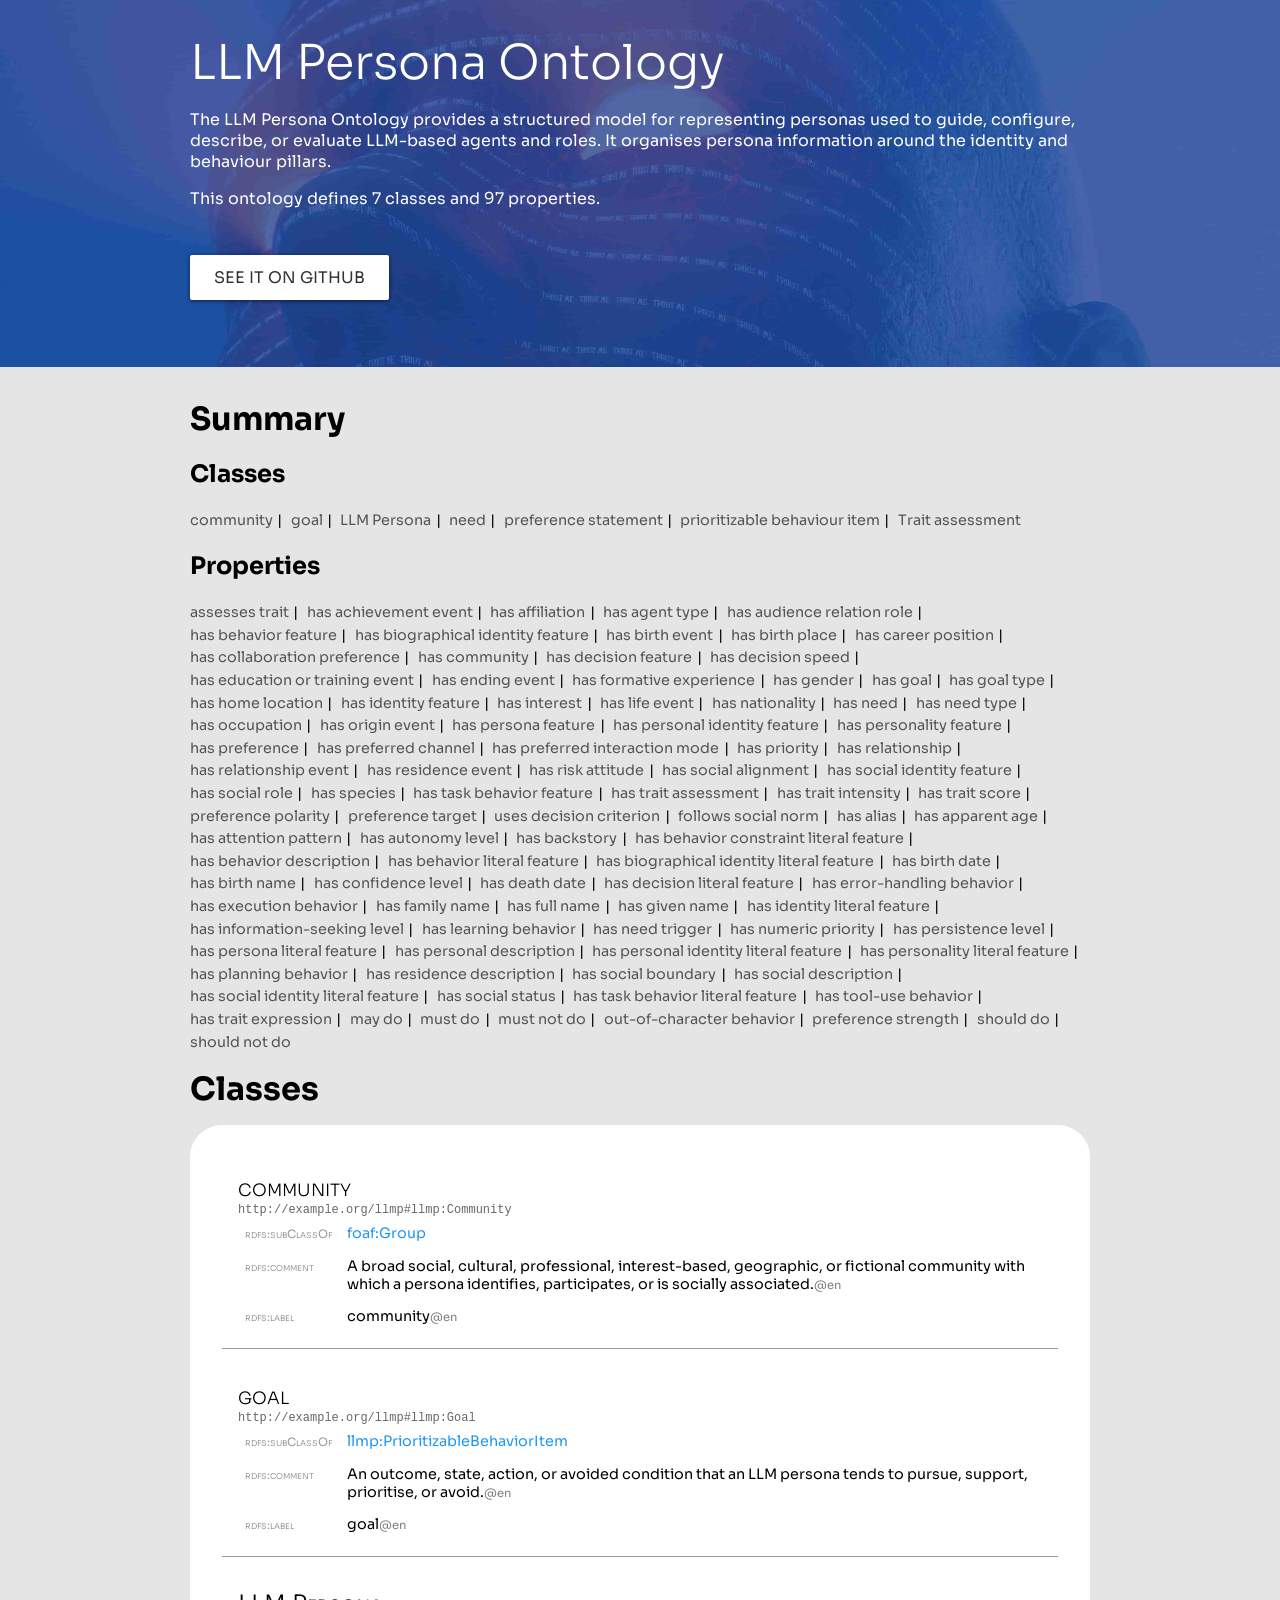
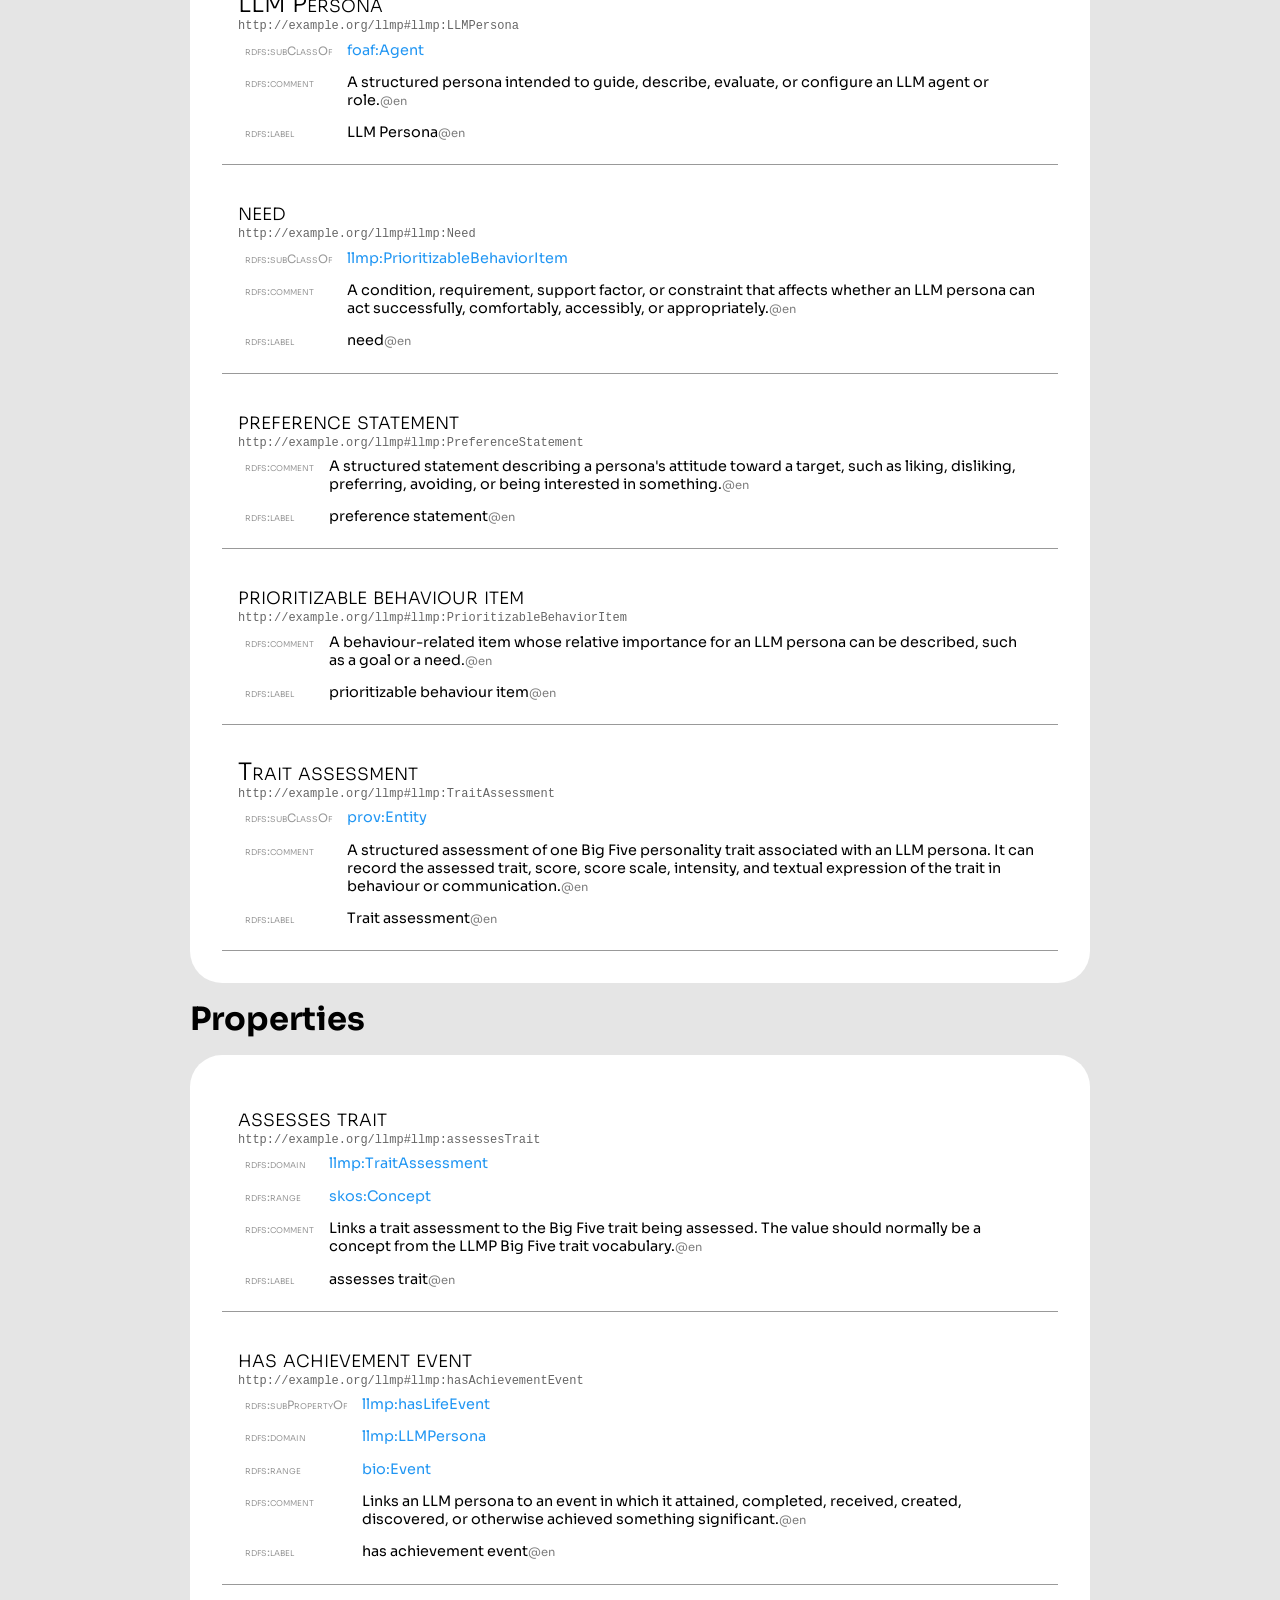
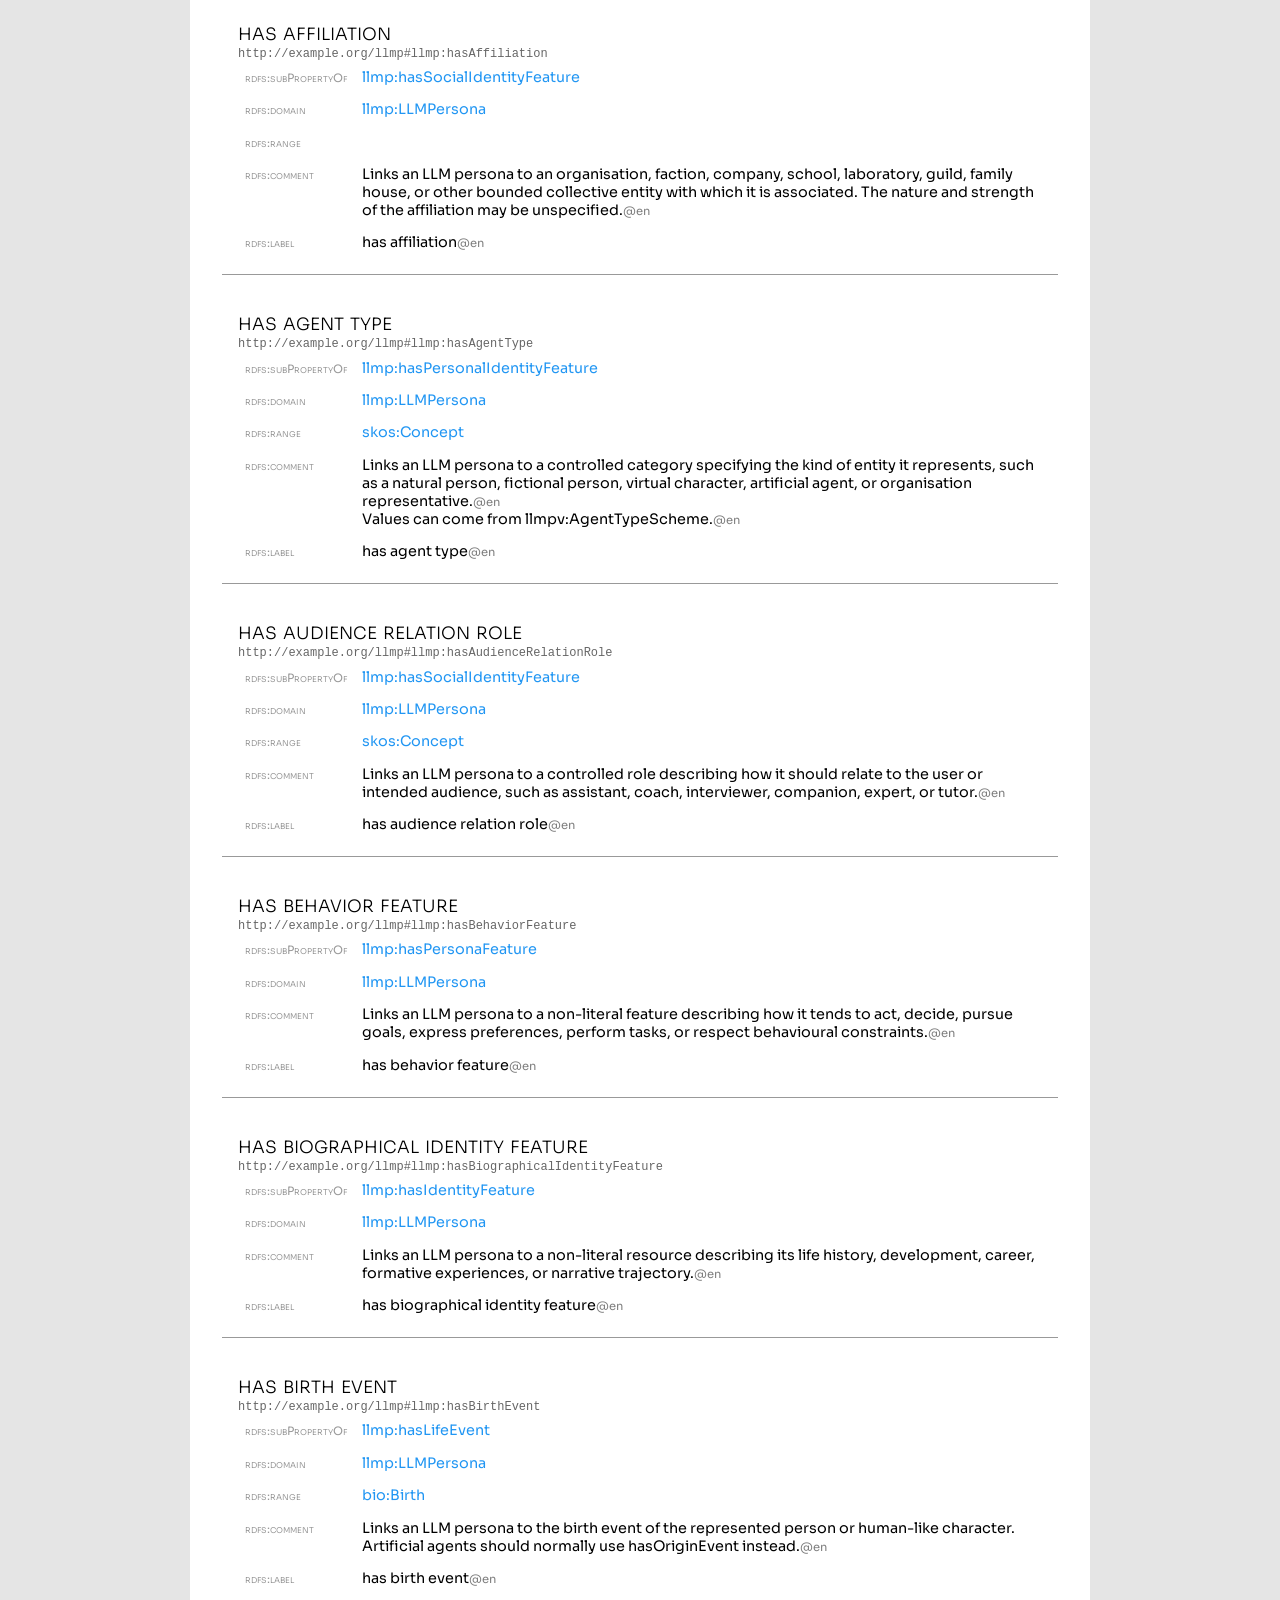
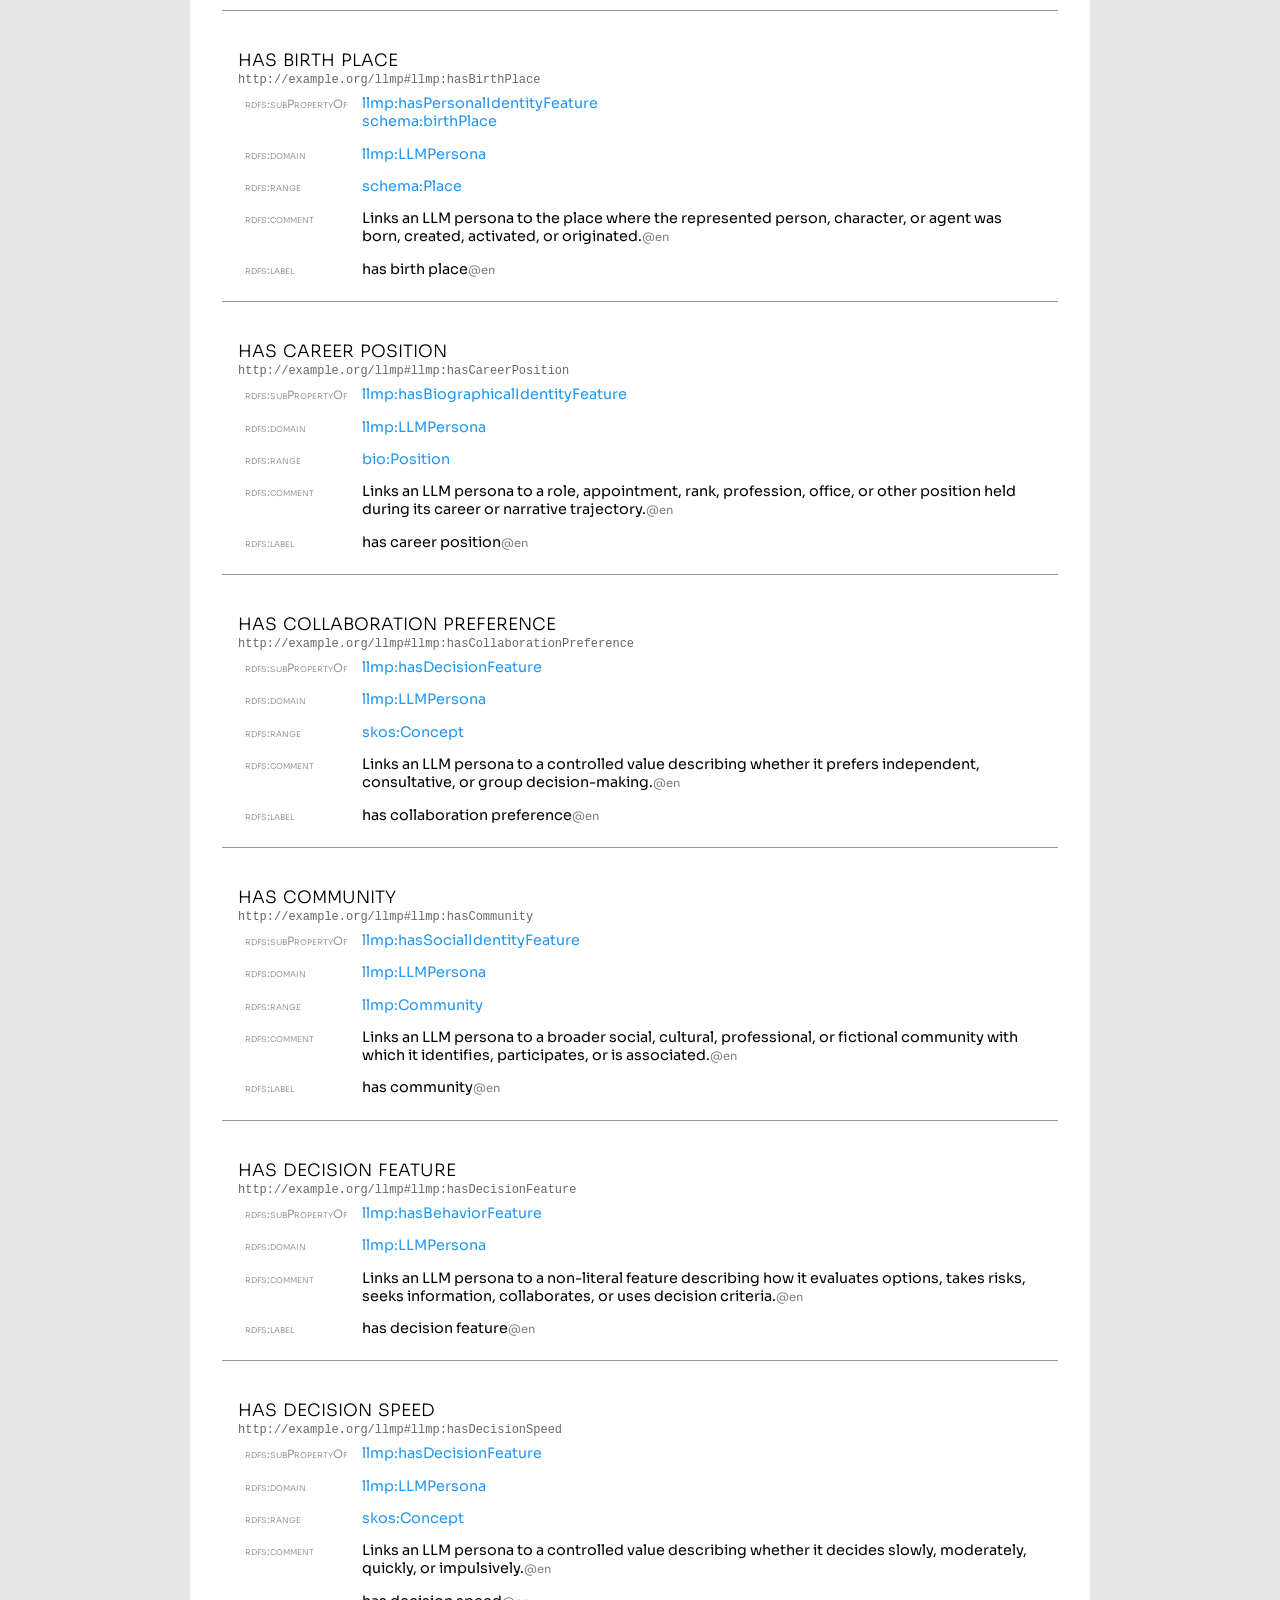
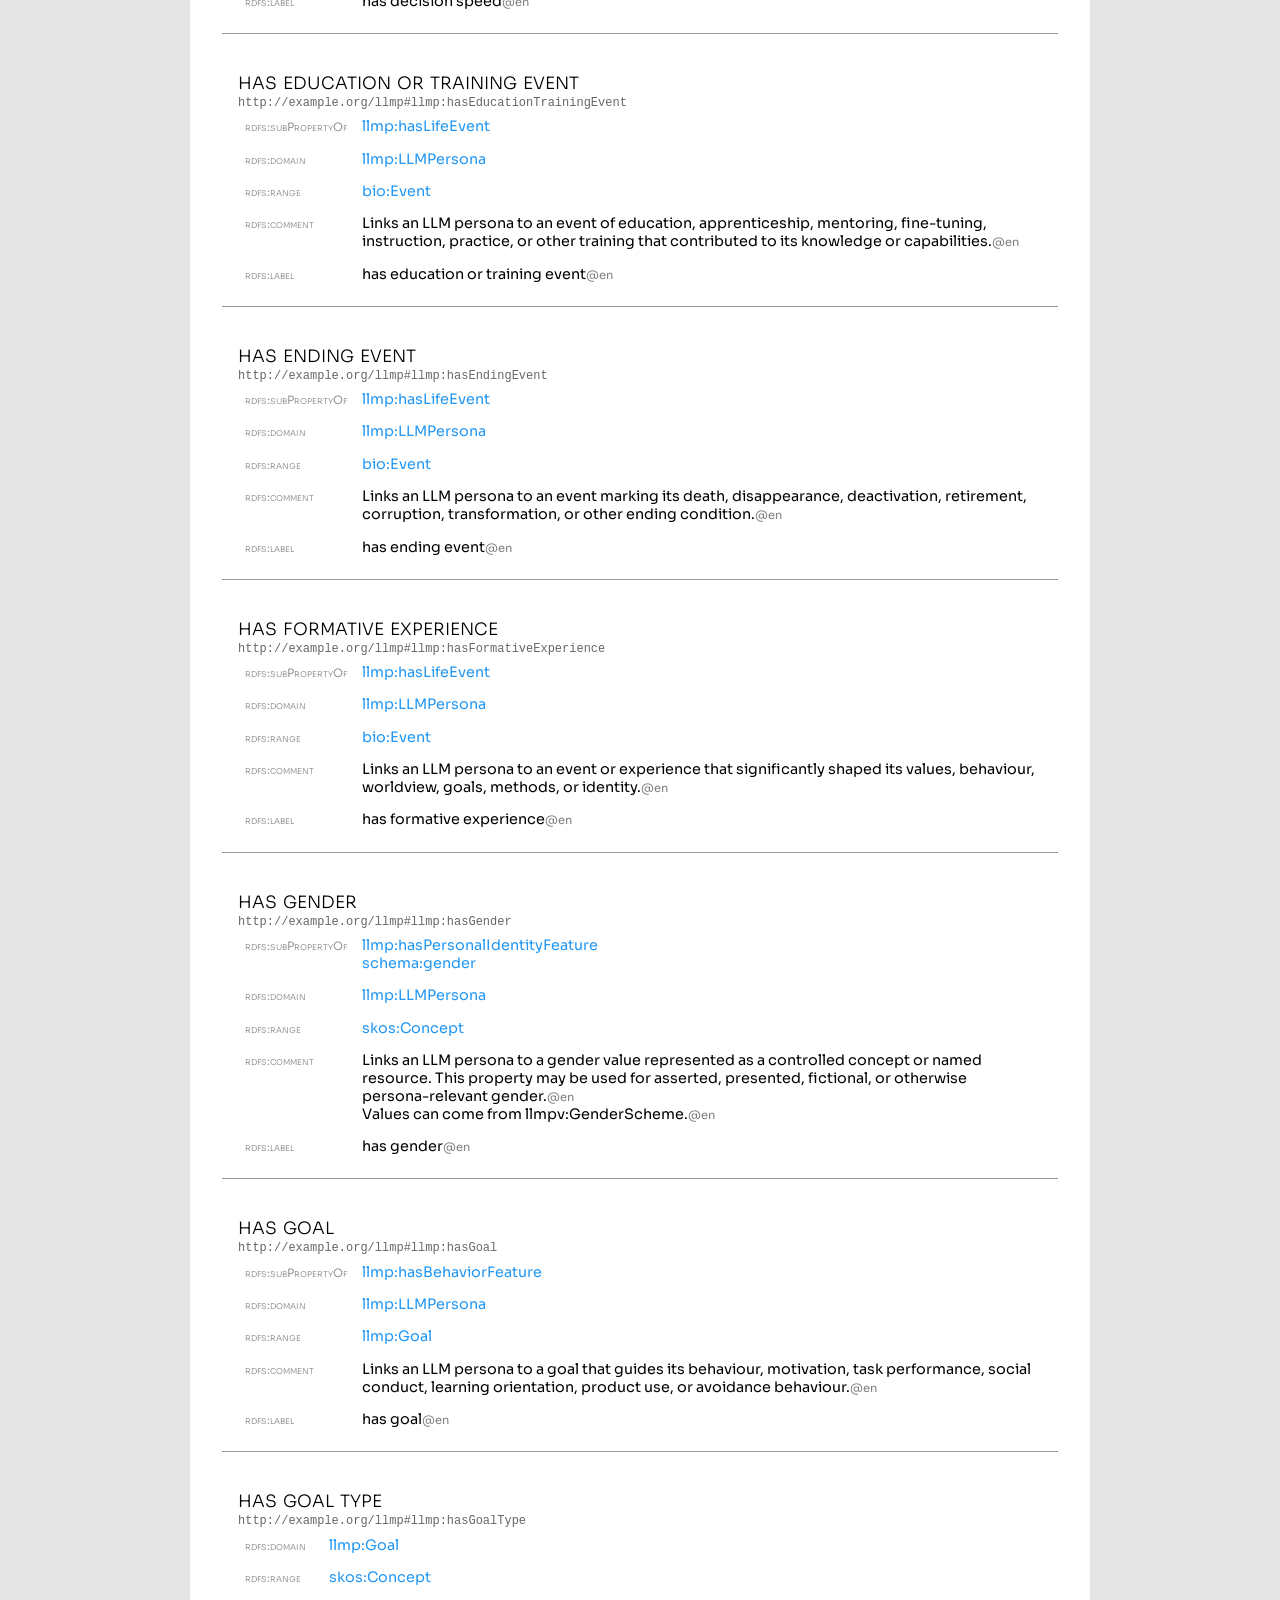
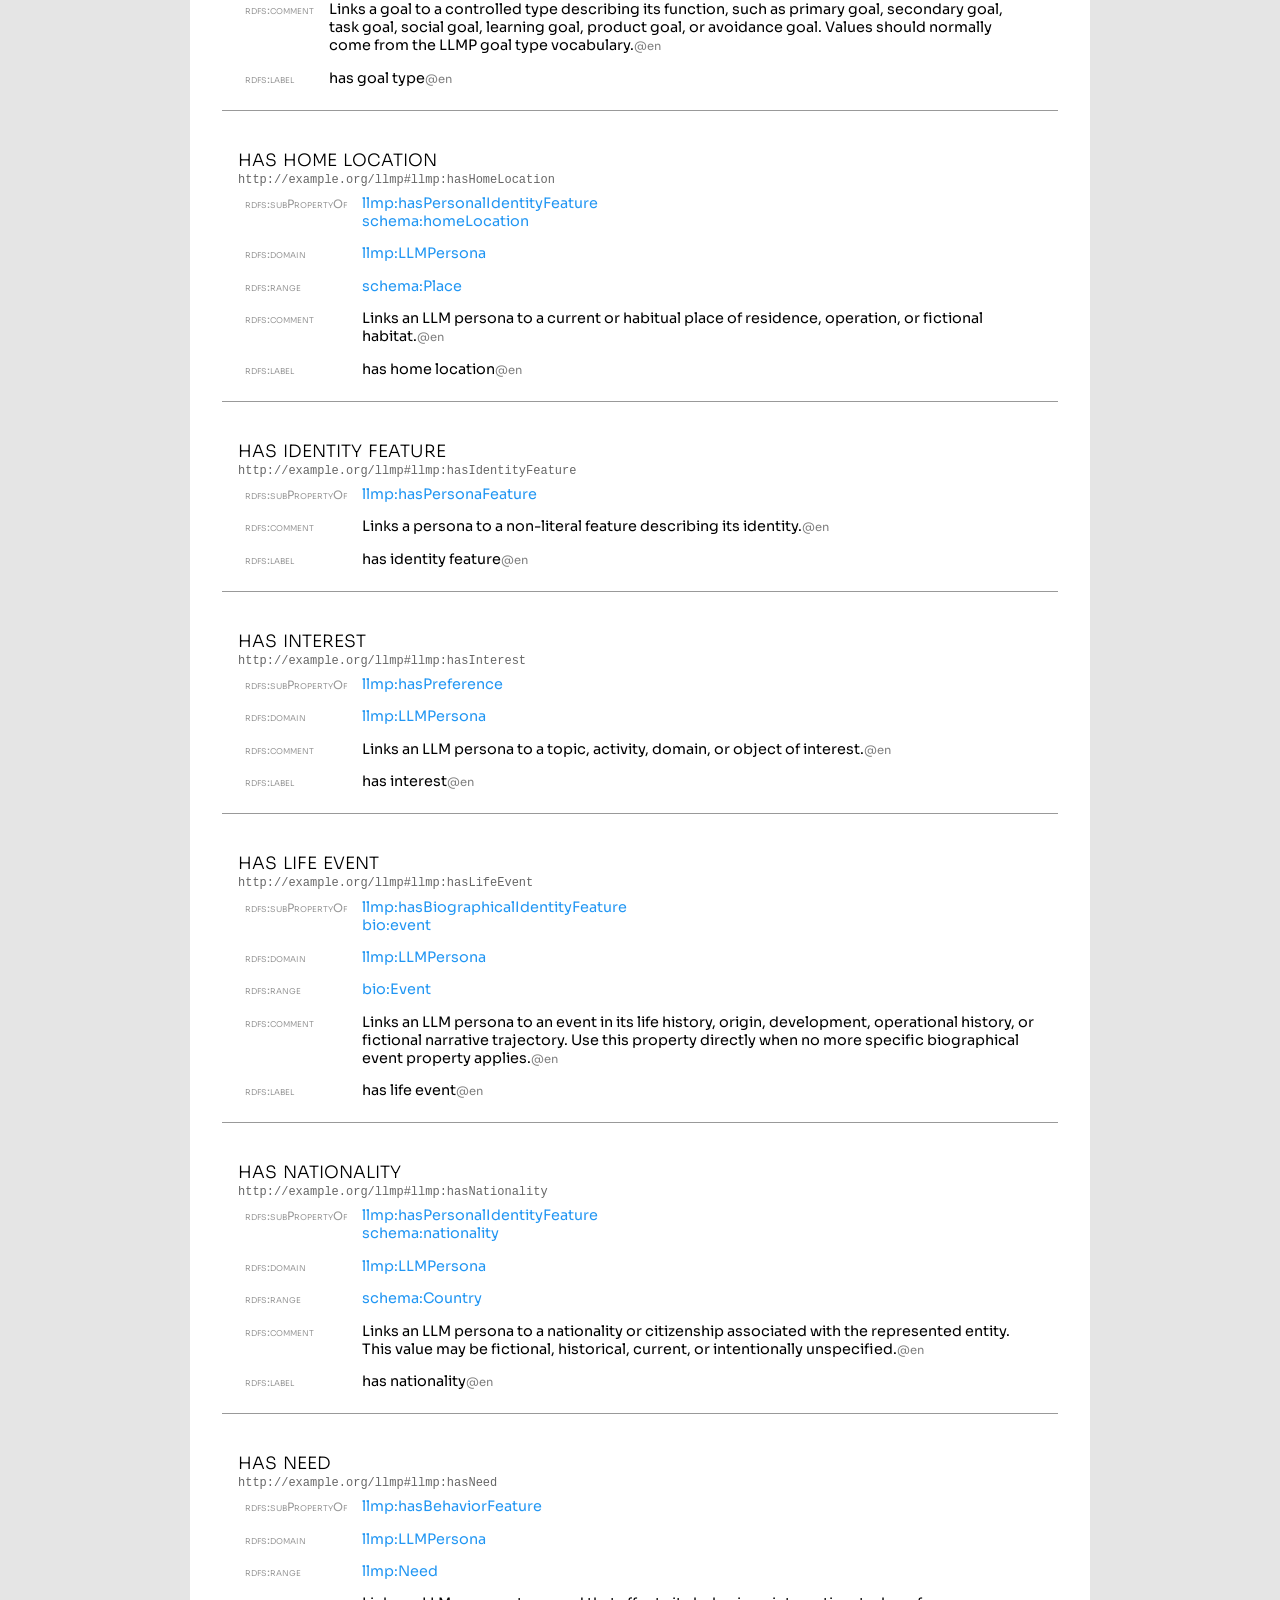
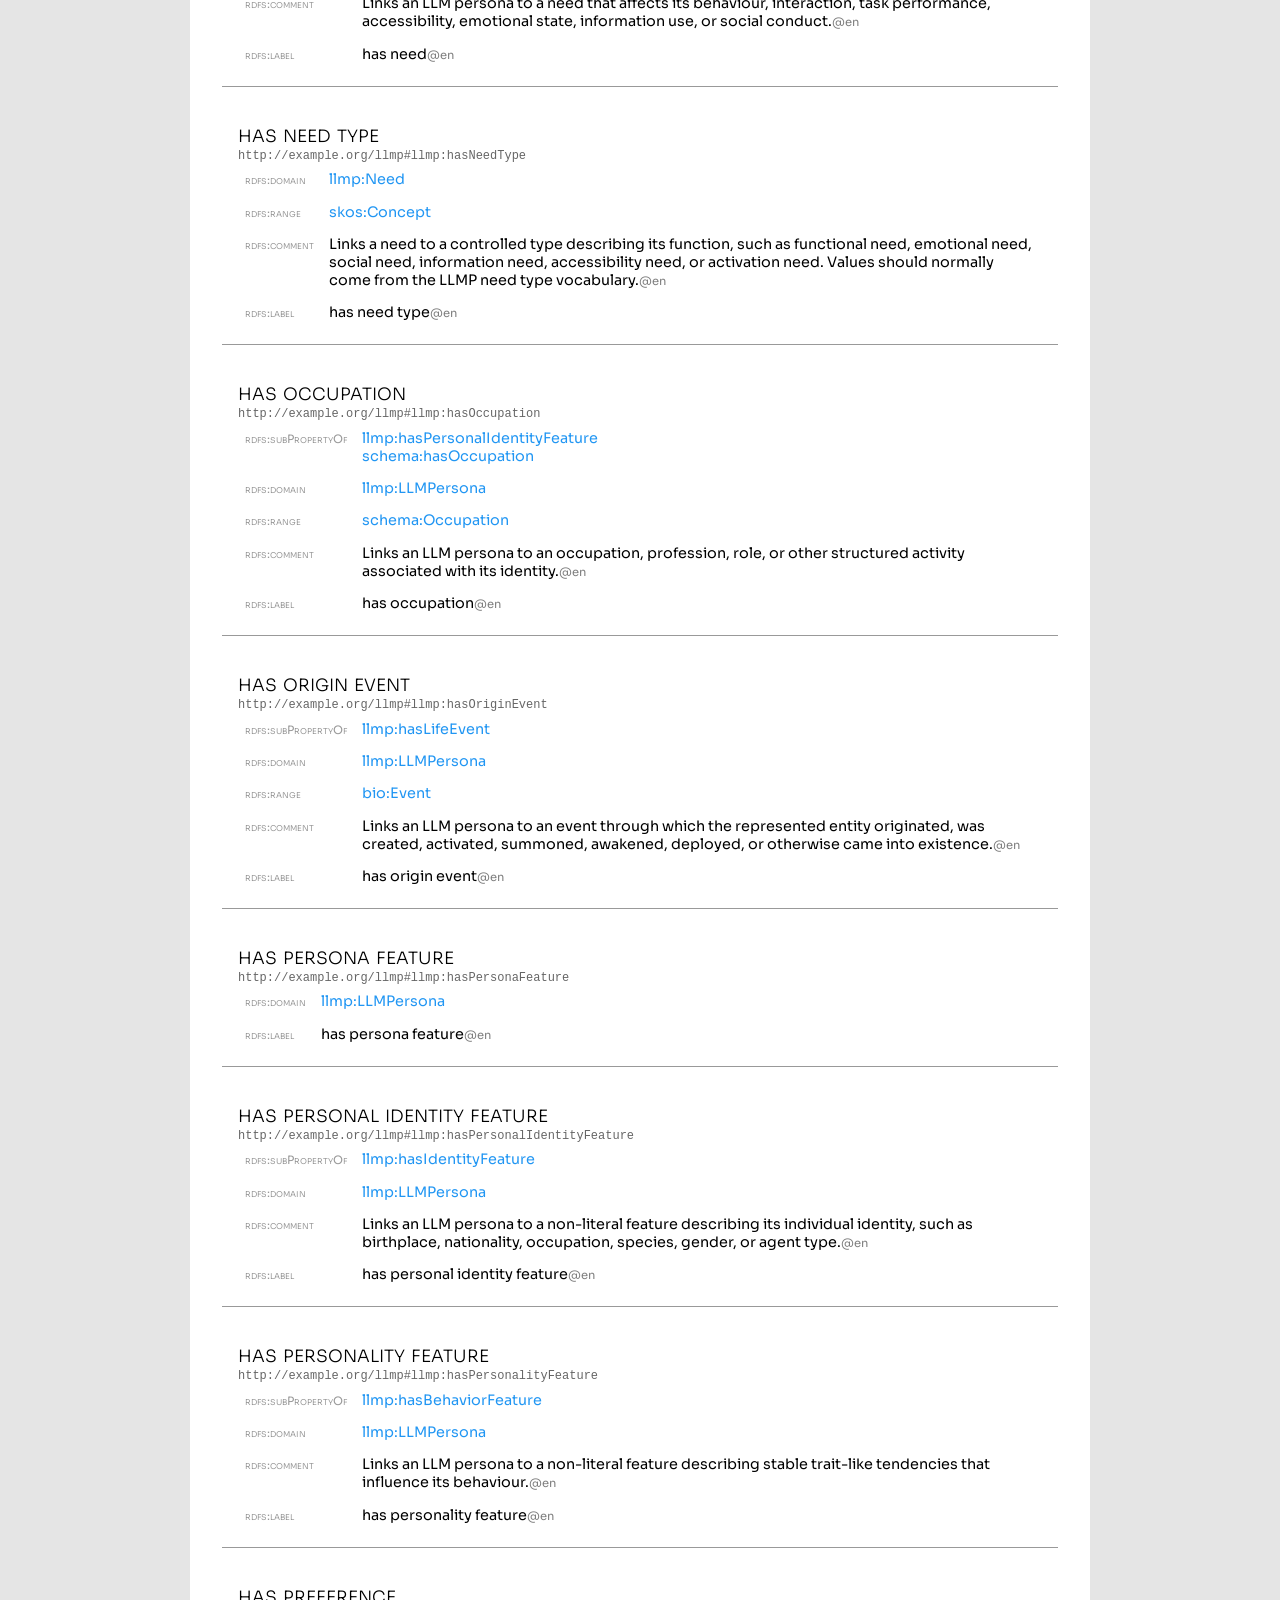
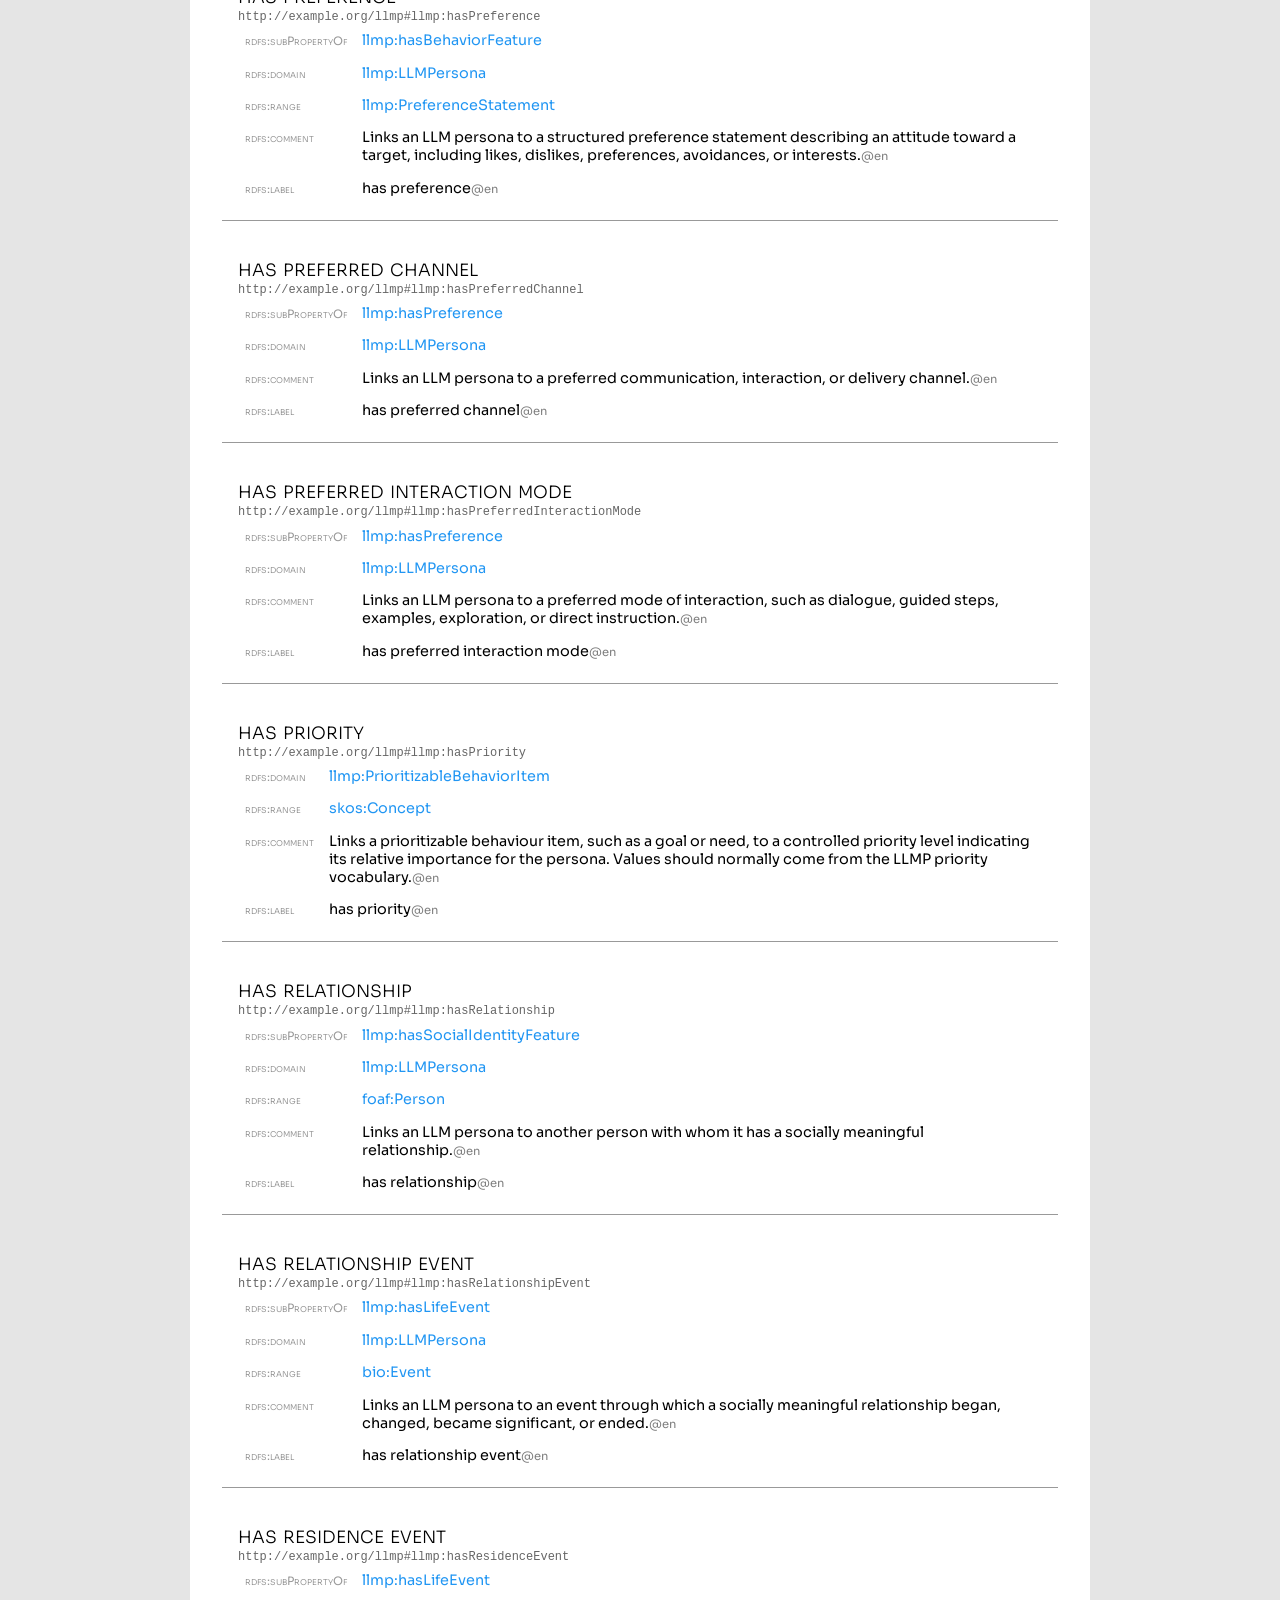
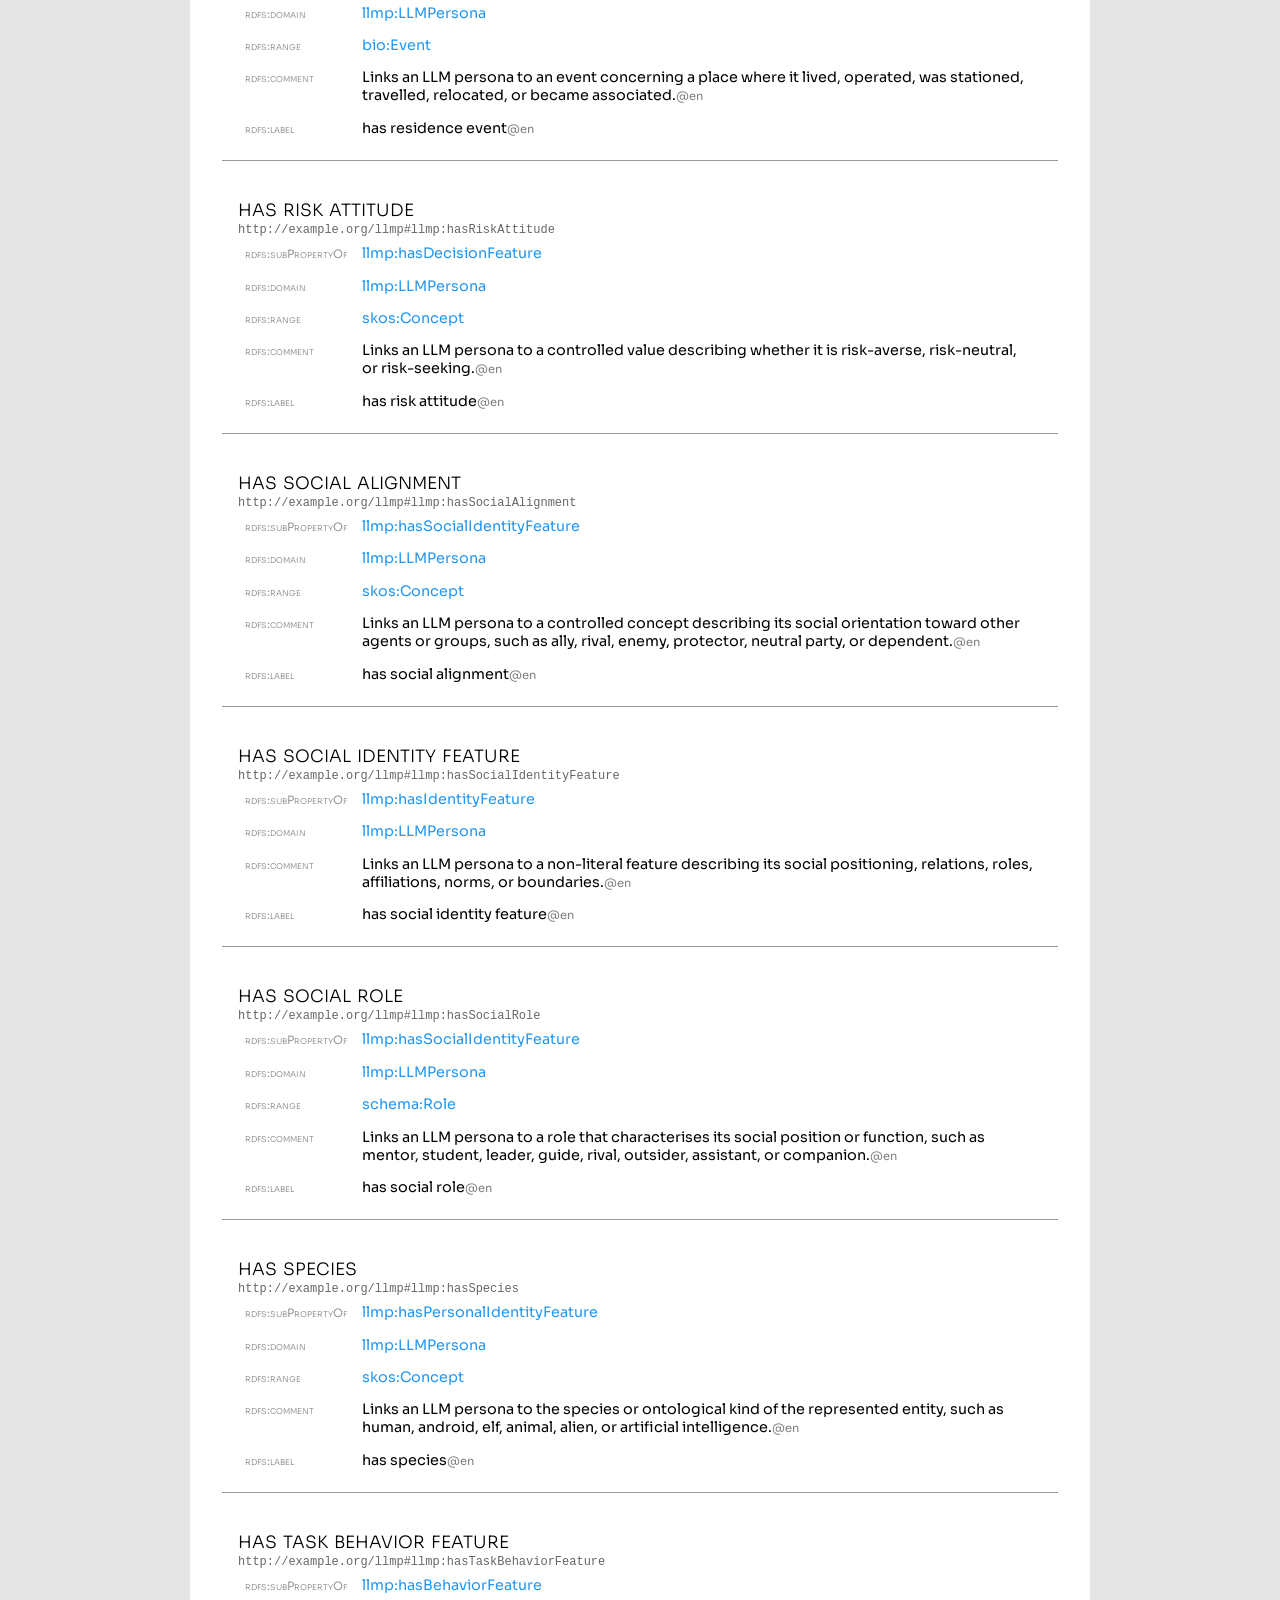
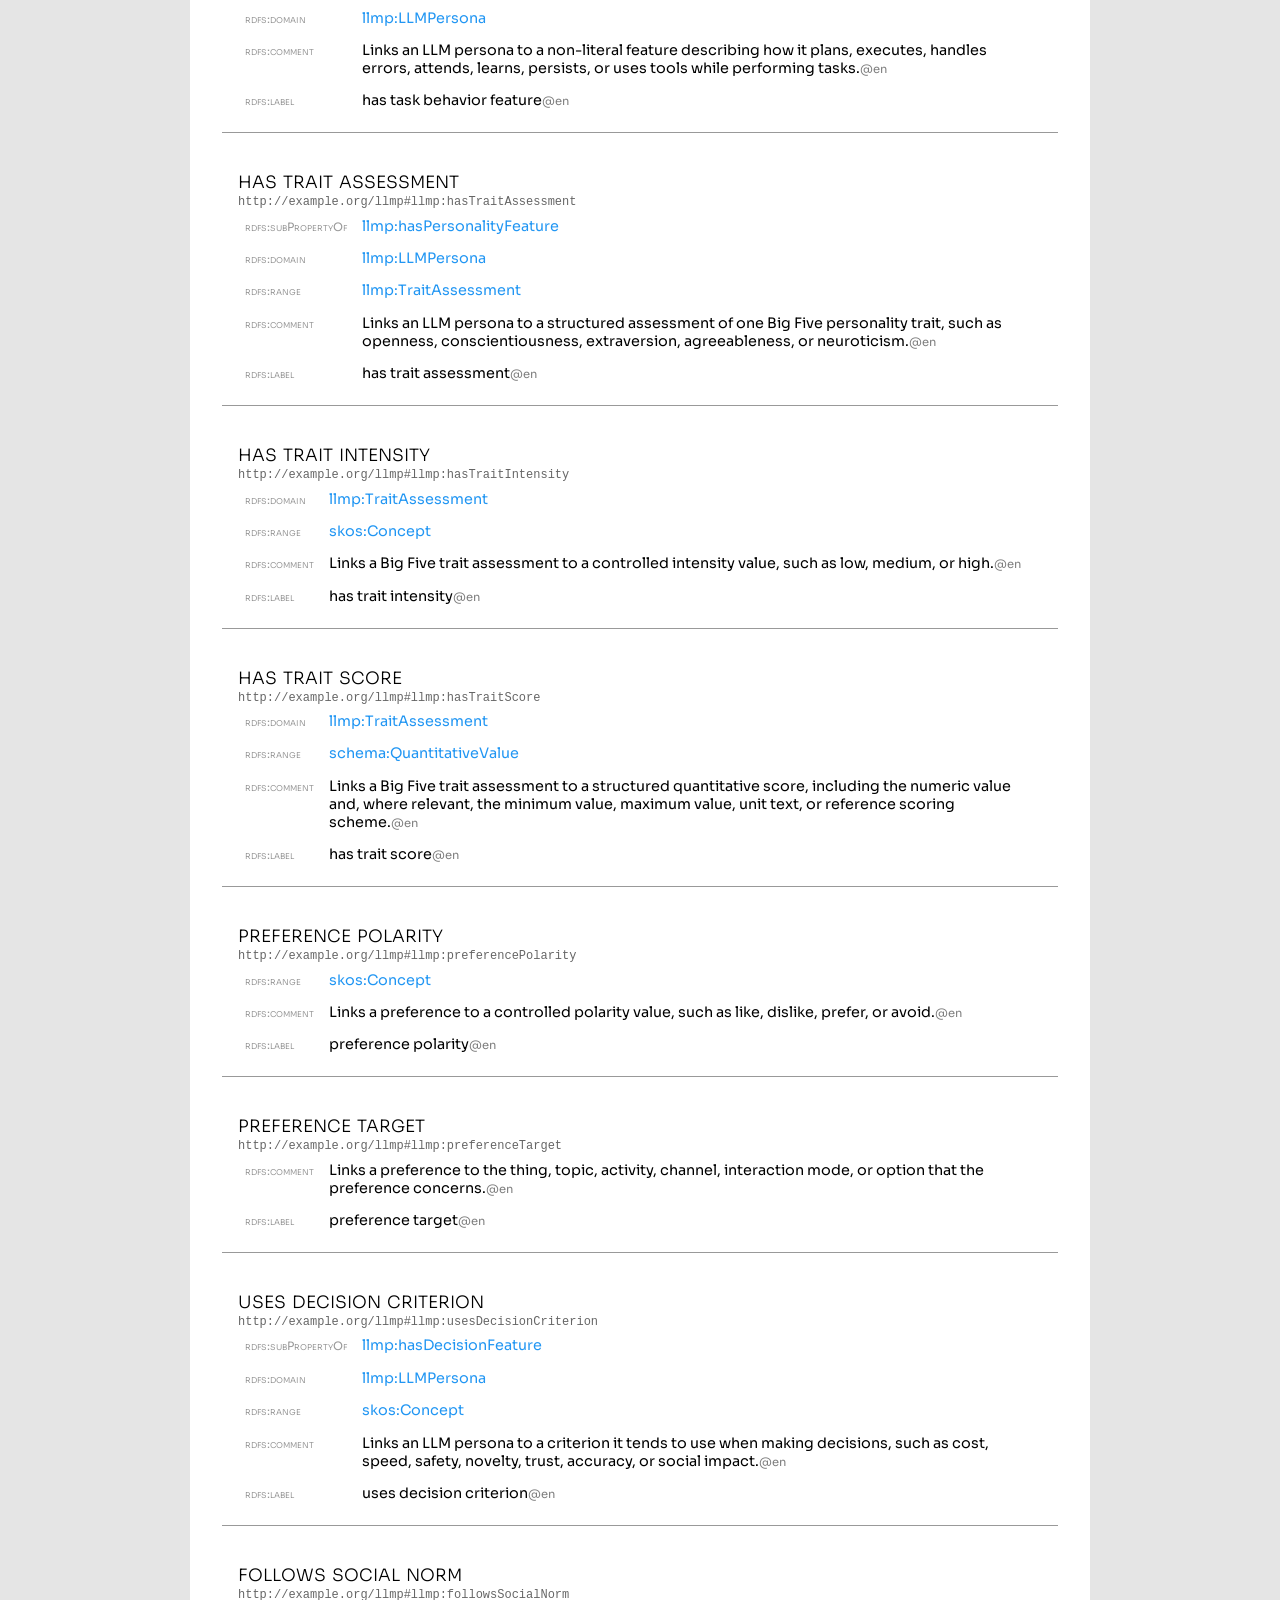
==== docs/index.html @ dcbd5094 "documentation" ====
<!DOCTYPE html>
<html lang="en">
  <head>
    <title>LLM Persona Ontology</title>
    <link rel="stylesheet" href="styles.css">
    <meta charset="UTF-8">
    <meta name="viewport" content="width=device-width, initial-scale=1.0">
  </head>
  <body>
    <section class="cover">
      <div class="inside">
        <div class="description">
          <h1>LLM Persona Ontology</h1>
          <p>The LLM Persona Ontology provides a structured model for representing personas used to guide, configure, describe, or evaluate LLM-based agents and roles. It organises persona information around the identity and behaviour pillars.</p>
          <p>This ontology defines 7 classes and 97 properties.</p><a class="btn" href="https://github.com/D2KLab/llm_persona_ontology" rel="external" target="_blank"><span>See it on GitHub</span></a>
        </div>
      </div>
    </section>
    <h1>Summary</h1>
    <section class="summary">
      <h2>Classes</h2>
      <ul>
        <li><a href="#llmp:Community"><span>community</span></a></li>
        <li><a href="#llmp:Goal"><span>goal</span></a></li>
        <li><a href="#llmp:LLMPersona"><span>LLM Persona</span></a></li>
        <li><a href="#llmp:Need"><span>need</span></a></li>
        <li><a href="#llmp:PreferenceStatement"><span>preference statement</span></a></li>
        <li><a href="#llmp:PrioritizableBehaviorItem"><span>prioritizable behaviour item</span></a></li>
        <li><a href="#llmp:TraitAssessment"><span>Trait assessment</span></a></li>
      </ul>
      <h2>Properties</h2>
      <ul>
        <li><a href="#llmp:assessesTrait"><span>assesses trait</span></a></li>
        <li><a href="#llmp:hasAchievementEvent"><span>has achievement event</span></a></li>
        <li><a href="#llmp:hasAffiliation"><span>has affiliation</span></a></li>
        <li><a href="#llmp:hasAgentType"><span>has agent type</span></a></li>
        <li><a href="#llmp:hasAudienceRelationRole"><span>has audience relation role</span></a></li>
        <li><a href="#llmp:hasBehaviorFeature"><span>has behavior feature</span></a></li>
        <li><a href="#llmp:hasBiographicalIdentityFeature"><span>has biographical identity feature</span></a></li>
        <li><a href="#llmp:hasBirthEvent"><span>has birth event</span></a></li>
        <li><a href="#llmp:hasBirthPlace"><span>has birth place</span></a></li>
        <li><a href="#llmp:hasCareerPosition"><span>has career position</span></a></li>
        <li><a href="#llmp:hasCollaborationPreference"><span>has collaboration preference</span></a></li>
        <li><a href="#llmp:hasCommunity"><span>has community</span></a></li>
        <li><a href="#llmp:hasDecisionFeature"><span>has decision feature</span></a></li>
        <li><a href="#llmp:hasDecisionSpeed"><span>has decision speed</span></a></li>
        <li><a href="#llmp:hasEducationTrainingEvent"><span>has education or training event</span></a></li>
        <li><a href="#llmp:hasEndingEvent"><span>has ending event</span></a></li>
        <li><a href="#llmp:hasFormativeExperience"><span>has formative experience</span></a></li>
        <li><a href="#llmp:hasGender"><span>has gender</span></a></li>
        <li><a href="#llmp:hasGoal"><span>has goal</span></a></li>
        <li><a href="#llmp:hasGoalType"><span>has goal type</span></a></li>
        <li><a href="#llmp:hasHomeLocation"><span>has home location</span></a></li>
        <li><a href="#llmp:hasIdentityFeature"><span>has identity feature</span></a></li>
        <li><a href="#llmp:hasInterest"><span>has interest</span></a></li>
        <li><a href="#llmp:hasLifeEvent"><span>has life event</span></a></li>
        <li><a href="#llmp:hasNationality"><span>has nationality</span></a></li>
        <li><a href="#llmp:hasNeed"><span>has need</span></a></li>
        <li><a href="#llmp:hasNeedType"><span>has need type</span></a></li>
        <li><a href="#llmp:hasOccupation"><span>has occupation</span></a></li>
        <li><a href="#llmp:hasOriginEvent"><span>has origin event</span></a></li>
        <li><a href="#llmp:hasPersonaFeature"><span>has persona feature</span></a></li>
        <li><a href="#llmp:hasPersonalIdentityFeature"><span>has personal identity feature</span></a></li>
        <li><a href="#llmp:hasPersonalityFeature"><span>has personality feature</span></a></li>
        <li><a href="#llmp:hasPreference"><span>has preference</span></a></li>
        <li><a href="#llmp:hasPreferredChannel"><span>has preferred channel</span></a></li>
        <li><a href="#llmp:hasPreferredInteractionMode"><span>has preferred interaction mode</span></a></li>
        <li><a href="#llmp:hasPriority"><span>has priority</span></a></li>
        <li><a href="#llmp:hasRelationship"><span>has relationship</span></a></li>
        <li><a href="#llmp:hasRelationshipEvent"><span>has relationship event</span></a></li>
        <li><a href="#llmp:hasResidenceEvent"><span>has residence event</span></a></li>
        <li><a href="#llmp:hasRiskAttitude"><span>has risk attitude</span></a></li>
        <li><a href="#llmp:hasSocialAlignment"><span>has social alignment</span></a></li>
        <li><a href="#llmp:hasSocialIdentityFeature"><span>has social identity feature</span></a></li>
        <li><a href="#llmp:hasSocialRole"><span>has social role</span></a></li>
        <li><a href="#llmp:hasSpecies"><span>has species</span></a></li>
        <li><a href="#llmp:hasTaskBehaviorFeature"><span>has task behavior feature</span></a></li>
        <li><a href="#llmp:hasTraitAssessment"><span>has trait assessment</span></a></li>
        <li><a href="#llmp:hasTraitIntensity"><span>has trait intensity</span></a></li>
        <li><a href="#llmp:hasTraitScore"><span>has trait score</span></a></li>
        <li><a href="#llmp:preferencePolarity"><span>preference polarity</span></a></li>
        <li><a href="#llmp:preferenceTarget"><span>preference target</span></a></li>
        <li><a href="#llmp:usesDecisionCriterion"><span>uses decision criterion</span></a></li>
        <li><a href="#llmp:followsSocialNorm"><span>follows social norm</span></a></li>
        <li><a href="#llmp:hasAlias"><span>has alias</span></a></li>
        <li><a href="#llmp:hasApparentAge"><span>has apparent age</span></a></li>
        <li><a href="#llmp:hasAttentionPattern"><span>has attention pattern</span></a></li>
        <li><a href="#llmp:hasAutonomyLevel"><span>has autonomy level</span></a></li>
        <li><a href="#llmp:hasBackstory"><span>has backstory</span></a></li>
        <li><a href="#llmp:hasBehaviorConstraintLiteralFeature"><span>has behavior constraint literal feature</span></a></li>
        <li><a href="#llmp:hasBehaviorDescription"><span>has behavior description</span></a></li>
        <li><a href="#llmp:hasBehaviorLiteralFeature"><span>has behavior literal feature</span></a></li>
        <li><a href="#llmp:hasBiographicalIdentityLiteralFeature"><span>has biographical identity literal feature</span></a></li>
        <li><a href="#llmp:hasBirthDate"><span>has birth date</span></a></li>
        <li><a href="#llmp:hasBirthName"><span>has birth name</span></a></li>
        <li><a href="#llmp:hasConfidenceLevel"><span>has confidence level</span></a></li>
        <li><a href="#llmp:hasDeathDate"><span>has death date</span></a></li>
        <li><a href="#llmp:hasDecisionLiteralFeature"><span>has decision literal feature</span></a></li>
        <li><a href="#llmp:hasErrorHandlingBehavior"><span>has error-handling behavior</span></a></li>
        <li><a href="#llmp:hasExecutionBehavior"><span>has execution behavior</span></a></li>
        <li><a href="#llmp:hasFamilyName"><span>has family name</span></a></li>
        <li><a href="#llmp:hasFullName"><span>has full name</span></a></li>
        <li><a href="#llmp:hasGivenName"><span>has given name</span></a></li>
        <li><a href="#llmp:hasIdentityLiteralFeature"><span>has identity literal feature</span></a></li>
        <li><a href="#llmp:hasInformationSeekingLevel"><span>has information-seeking level</span></a></li>
        <li><a href="#llmp:hasLearningBehavior"><span>has learning behavior</span></a></li>
        <li><a href="#llmp:hasNeedTrigger"><span>has need trigger</span></a></li>
        <li><a href="#llmp:hasNumericPriority"><span>has numeric priority</span></a></li>
        <li><a href="#llmp:hasPersistenceLevel"><span>has persistence level</span></a></li>
        <li><a href="#llmp:hasPersonaLiteralFeature"><span>has persona literal feature</span></a></li>
        <li><a href="#llmp:hasPersonalDescription"><span>has personal description</span></a></li>
        <li><a href="#llmp:hasPersonalIdentityLiteralFeature"><span>has personal identity literal feature</span></a></li>
        <li><a href="#llmp:hasPersonalityLiteralFeature"><span>has personality literal feature</span></a></li>
        <li><a href="#llmp:hasPlanningBehavior"><span>has planning behavior</span></a></li>
        <li><a href="#llmp:hasResidenceDescription"><span>has residence description</span></a></li>
        <li><a href="#llmp:hasSocialBoundary"><span>has social boundary</span></a></li>
        <li><a href="#llmp:hasSocialDescription"><span>has social description</span></a></li>
        <li><a href="#llmp:hasSocialIdentityLiteralFeature"><span>has social identity literal feature</span></a></li>
        <li><a href="#llmp:hasSocialStatus"><span>has social status</span></a></li>
        <li><a href="#llmp:hasTaskBehaviorLiteralFeature"><span>has task behavior literal feature</span></a></li>
        <li><a href="#llmp:hasToolUseBehavior"><span>has tool-use behavior</span></a></li>
        <li><a href="#llmp:hasTraitExpression"><span>has trait expression</span></a></li>
        <li><a href="#llmp:mayDo"><span>may do</span></a></li>
        <li><a href="#llmp:mustDo"><span>must do</span></a></li>
        <li><a href="#llmp:mustNotDo"><span>must not do</span></a></li>
        <li><a href="#llmp:outOfCharacterBehavior"><span>out-of-character behavior</span></a></li>
        <li><a href="#llmp:preferenceStrength"><span>preference strength</span></a></li>
        <li><a href="#llmp:shouldDo"><span>should do</span></a></li>
        <li><a href="#llmp:shouldNotDo"><span>should not do</span></a></li>
      </ul>
    </section>
    <h1>Classes</h1>
    <section class="classes card">
      <ul class="list">
        <li>
          <h2 id="llmp:Community"><a href="#llmp:Community"><span>community</span><small>http://example.org/llmp#llmp:Community</small></a></h2>
          <ul class="features">
            <li>
              <div class="prop"><small>rdfs:subClassOf</small></div>
              <div class="obj"><span><a href="http://xmlns.com/foaf/0.1/Group">foaf:Group</a></span></div>
            </li>
            <li>
              <div class="prop"><small>rdfs:comment</small></div>
              <div class="obj"><span>A broad social, cultural, professional, interest-based, geographic, or fictional community with which a persona identifies, participates, or is socially associated.<small>@en</small></span></div>
            </li>
            <li>
              <div class="prop"><small>rdfs:label</small></div>
              <div class="obj"><span>community<small>@en</small></span></div>
            </li>
          </ul>
        </li>
        <li>
          <h2 id="llmp:Goal"><a href="#llmp:Goal"><span>goal</span><small>http://example.org/llmp#llmp:Goal</small></a></h2>
          <ul class="features">
            <li>
              <div class="prop"><small>rdfs:subClassOf</small></div>
              <div class="obj"><span><a href="http://example.org/llmp#PrioritizableBehaviorItem">llmp:PrioritizableBehaviorItem</a></span></div>
            </li>
            <li>
              <div class="prop"><small>rdfs:comment</small></div>
              <div class="obj"><span>An outcome, state, action, or avoided condition that an LLM persona tends to pursue, support, prioritise, or avoid.<small>@en</small></span></div>
            </li>
            <li>
              <div class="prop"><small>rdfs:label</small></div>
              <div class="obj"><span>goal<small>@en</small></span></div>
            </li>
          </ul>
        </li>
        <li>
          <h2 id="llmp:LLMPersona"><a href="#llmp:LLMPersona"><span>LLM Persona</span><small>http://example.org/llmp#llmp:LLMPersona</small></a></h2>
          <ul class="features">
            <li>
              <div class="prop"><small>rdfs:subClassOf</small></div>
              <div class="obj"><span><a href="http://xmlns.com/foaf/0.1/Agent">foaf:Agent</a></span></div>
            </li>
            <li>
              <div class="prop"><small>rdfs:comment</small></div>
              <div class="obj"><span>A structured persona intended to guide, describe, evaluate, or configure an LLM agent or role.<small>@en</small></span></div>
            </li>
            <li>
              <div class="prop"><small>rdfs:label</small></div>
              <div class="obj"><span>LLM Persona<small>@en</small></span></div>
            </li>
          </ul>
        </li>
        <li>
          <h2 id="llmp:Need"><a href="#llmp:Need"><span>need</span><small>http://example.org/llmp#llmp:Need</small></a></h2>
          <ul class="features">
            <li>
              <div class="prop"><small>rdfs:subClassOf</small></div>
              <div class="obj"><span><a href="http://example.org/llmp#PrioritizableBehaviorItem">llmp:PrioritizableBehaviorItem</a></span></div>
            </li>
            <li>
              <div class="prop"><small>rdfs:comment</small></div>
              <div class="obj"><span>A condition, requirement, support factor, or constraint that affects whether an LLM persona can act successfully, comfortably, accessibly, or appropriately.<small>@en</small></span></div>
            </li>
            <li>
              <div class="prop"><small>rdfs:label</small></div>
              <div class="obj"><span>need<small>@en</small></span></div>
            </li>
          </ul>
        </li>
        <li>
          <h2 id="llmp:PreferenceStatement"><a href="#llmp:PreferenceStatement"><span>preference statement</span><small>http://example.org/llmp#llmp:PreferenceStatement</small></a></h2>
          <ul class="features">
            <li>
              <div class="prop"><small>rdfs:comment</small></div>
              <div class="obj"><span>A structured statement describing a persona's attitude toward a target, such as liking, disliking, preferring, avoiding, or being interested in something.<small>@en</small></span></div>
            </li>
            <li>
              <div class="prop"><small>rdfs:label</small></div>
              <div class="obj"><span>preference statement<small>@en</small></span></div>
            </li>
          </ul>
        </li>
        <li>
          <h2 id="llmp:PrioritizableBehaviorItem"><a href="#llmp:PrioritizableBehaviorItem"><span>prioritizable behaviour item</span><small>http://example.org/llmp#llmp:PrioritizableBehaviorItem</small></a></h2>
          <ul class="features">
            <li>
              <div class="prop"><small>rdfs:comment</small></div>
              <div class="obj"><span>A behaviour-related item whose relative importance for an LLM persona can be described, such as a goal or a need.<small>@en</small></span></div>
            </li>
            <li>
              <div class="prop"><small>rdfs:label</small></div>
              <div class="obj"><span>prioritizable behaviour item<small>@en</small></span></div>
            </li>
          </ul>
        </li>
        <li>
          <h2 id="llmp:TraitAssessment"><a href="#llmp:TraitAssessment"><span>Trait assessment</span><small>http://example.org/llmp#llmp:TraitAssessment</small></a></h2>
          <ul class="features">
            <li>
              <div class="prop"><small>rdfs:subClassOf</small></div>
              <div class="obj"><span><a href="http://www.w3.org/ns/prov#Entity">prov:Entity</a></span></div>
            </li>
            <li>
              <div class="prop"><small>rdfs:comment</small></div>
              <div class="obj"><span>A structured assessment of one Big Five personality trait associated with an LLM persona. It can record the assessed trait, score, score scale, intensity, and textual expression of the trait in behaviour or communication.<small>@en</small></span></div>
            </li>
            <li>
              <div class="prop"><small>rdfs:label</small></div>
              <div class="obj"><span>Trait assessment<small>@en</small></span></div>
            </li>
          </ul>
        </li>
      </ul>
    </section>
    <h1>Properties</h1>
    <section class="properties card">
      <ul class="list">
        <li>
          <h2 id="llmp:assessesTrait"><a href="#llmp:assessesTrait"><span>assesses trait</span><small>http://example.org/llmp#llmp:assessesTrait</small></a></h2>
          <ul class="features">
            <li>
              <div class="prop"><small>rdfs:domain</small></div>
              <div class="obj"><span><a href="http://example.org/llmp#TraitAssessment">llmp:TraitAssessment</a></span></div>
            </li>
            <li>
              <div class="prop"><small>rdfs:range</small></div>
              <div class="obj"><span><a href="http://www.w3.org/2004/02/skos/core#Concept">skos:Concept</a></span></div>
            </li>
            <li>
              <div class="prop"><small>rdfs:comment</small></div>
              <div class="obj"><span>Links a trait assessment to the Big Five trait being assessed. The value should normally be a concept from the LLMP Big Five trait vocabulary.<small>@en</small></span></div>
            </li>
            <li>
              <div class="prop"><small>rdfs:label</small></div>
              <div class="obj"><span>assesses trait<small>@en</small></span></div>
            </li>
          </ul>
        </li>
        <li>
          <h2 id="llmp:hasAchievementEvent"><a href="#llmp:hasAchievementEvent"><span>has achievement event</span><small>http://example.org/llmp#llmp:hasAchievementEvent</small></a></h2>
          <ul class="features">
            <li>
              <div class="prop"><small>rdfs:subPropertyOf</small></div>
              <div class="obj"><span><a href="http://example.org/llmp#hasLifeEvent">llmp:hasLifeEvent</a></span></div>
            </li>
            <li>
              <div class="prop"><small>rdfs:domain</small></div>
              <div class="obj"><span><a href="http://example.org/llmp#LLMPersona">llmp:LLMPersona</a></span></div>
            </li>
            <li>
              <div class="prop"><small>rdfs:range</small></div>
              <div class="obj"><span><a href="http://purl.org/vocab/bio/0.1/Event">bio:Event</a></span></div>
            </li>
            <li>
              <div class="prop"><small>rdfs:comment</small></div>
              <div class="obj"><span>Links an LLM persona to an event in which it attained, completed, received, created, discovered, or otherwise achieved something significant.<small>@en</small></span></div>
            </li>
            <li>
              <div class="prop"><small>rdfs:label</small></div>
              <div class="obj"><span>has achievement event<small>@en</small></span></div>
            </li>
          </ul>
        </li>
        <li>
          <h2 id="llmp:hasAffiliation"><a href="#llmp:hasAffiliation"><span>has affiliation</span><small>http://example.org/llmp#llmp:hasAffiliation</small></a></h2>
          <ul class="features">
            <li>
              <div class="prop"><small>rdfs:subPropertyOf</small></div>
              <div class="obj"><span><a href="http://example.org/llmp#hasSocialIdentityFeature">llmp:hasSocialIdentityFeature</a></span></div>
            </li>
            <li>
              <div class="prop"><small>rdfs:domain</small></div>
              <div class="obj"><span><a href="http://example.org/llmp#LLMPersona">llmp:LLMPersona</a></span></div>
            </li>
            <li>
              <div class="prop"><small>rdfs:range</small></div>
              <div class="obj"><span></span></div>
            </li>
            <li>
              <div class="prop"><small>rdfs:comment</small></div>
              <div class="obj"><span>Links an LLM persona to an organisation, faction, company, school, laboratory, guild, family house, or other bounded collective entity with which it is associated. The nature and strength of the affiliation may be unspecified.<small>@en</small></span></div>
            </li>
            <li>
              <div class="prop"><small>rdfs:label</small></div>
              <div class="obj"><span>has affiliation<small>@en</small></span></div>
            </li>
          </ul>
        </li>
        <li>
          <h2 id="llmp:hasAgentType"><a href="#llmp:hasAgentType"><span>has agent type</span><small>http://example.org/llmp#llmp:hasAgentType</small></a></h2>
          <ul class="features">
            <li>
              <div class="prop"><small>rdfs:subPropertyOf</small></div>
              <div class="obj"><span><a href="http://example.org/llmp#hasPersonalIdentityFeature">llmp:hasPersonalIdentityFeature</a></span></div>
            </li>
            <li>
              <div class="prop"><small>rdfs:domain</small></div>
              <div class="obj"><span><a href="http://example.org/llmp#LLMPersona">llmp:LLMPersona</a></span></div>
            </li>
            <li>
              <div class="prop"><small>rdfs:range</small></div>
              <div class="obj"><span><a href="http://www.w3.org/2004/02/skos/core#Concept">skos:Concept</a></span></div>
            </li>
            <li>
              <div class="prop"><small>rdfs:comment</small></div>
              <div class="obj"><span>Links an LLM persona to a controlled category specifying the kind of entity it represents, such as a natural person, fictional person, virtual character, artificial agent, or organisation representative.<small>@en</small><br/>Values can come from llmpv:AgentTypeScheme.<small>@en</small></span></div>
            </li>
            <li>
              <div class="prop"><small>rdfs:label</small></div>
              <div class="obj"><span>has agent type<small>@en</small></span></div>
            </li>
          </ul>
        </li>
        <li>
          <h2 id="llmp:hasAudienceRelationRole"><a href="#llmp:hasAudienceRelationRole"><span>has audience relation role</span><small>http://example.org/llmp#llmp:hasAudienceRelationRole</small></a></h2>
          <ul class="features">
            <li>
              <div class="prop"><small>rdfs:subPropertyOf</small></div>
              <div class="obj"><span><a href="http://example.org/llmp#hasSocialIdentityFeature">llmp:hasSocialIdentityFeature</a></span></div>
            </li>
            <li>
              <div class="prop"><small>rdfs:domain</small></div>
              <div class="obj"><span><a href="http://example.org/llmp#LLMPersona">llmp:LLMPersona</a></span></div>
            </li>
            <li>
              <div class="prop"><small>rdfs:range</small></div>
              <div class="obj"><span><a href="http://www.w3.org/2004/02/skos/core#Concept">skos:Concept</a></span></div>
            </li>
            <li>
              <div class="prop"><small>rdfs:comment</small></div>
              <div class="obj"><span>Links an LLM persona to a controlled role describing how it should relate to the user or intended audience, such as assistant, coach, interviewer, companion, expert, or tutor.<small>@en</small></span></div>
            </li>
            <li>
              <div class="prop"><small>rdfs:label</small></div>
              <div class="obj"><span>has audience relation role<small>@en</small></span></div>
            </li>
          </ul>
        </li>
        <li>
          <h2 id="llmp:hasBehaviorFeature"><a href="#llmp:hasBehaviorFeature"><span>has behavior feature</span><small>http://example.org/llmp#llmp:hasBehaviorFeature</small></a></h2>
          <ul class="features">
            <li>
              <div class="prop"><small>rdfs:subPropertyOf</small></div>
              <div class="obj"><span><a href="http://example.org/llmp#hasPersonaFeature">llmp:hasPersonaFeature</a></span></div>
            </li>
            <li>
              <div class="prop"><small>rdfs:domain</small></div>
              <div class="obj"><span><a href="http://example.org/llmp#LLMPersona">llmp:LLMPersona</a></span></div>
            </li>
            <li>
              <div class="prop"><small>rdfs:comment</small></div>
              <div class="obj"><span>Links an LLM persona to a non-literal feature describing how it tends to act, decide, pursue goals, express preferences, perform tasks, or respect behavioural constraints.<small>@en</small></span></div>
            </li>
            <li>
              <div class="prop"><small>rdfs:label</small></div>
              <div class="obj"><span>has behavior feature<small>@en</small></span></div>
            </li>
          </ul>
        </li>
        <li>
          <h2 id="llmp:hasBiographicalIdentityFeature"><a href="#llmp:hasBiographicalIdentityFeature"><span>has biographical identity feature</span><small>http://example.org/llmp#llmp:hasBiographicalIdentityFeature</small></a></h2>
          <ul class="features">
            <li>
              <div class="prop"><small>rdfs:subPropertyOf</small></div>
              <div class="obj"><span><a href="http://example.org/llmp#hasIdentityFeature">llmp:hasIdentityFeature</a></span></div>
            </li>
            <li>
              <div class="prop"><small>rdfs:domain</small></div>
              <div class="obj"><span><a href="http://example.org/llmp#LLMPersona">llmp:LLMPersona</a></span></div>
            </li>
            <li>
              <div class="prop"><small>rdfs:comment</small></div>
              <div class="obj"><span>Links an LLM persona to a non-literal resource describing its life history, development, career, formative experiences, or narrative trajectory.<small>@en</small></span></div>
            </li>
            <li>
              <div class="prop"><small>rdfs:label</small></div>
              <div class="obj"><span>has biographical identity feature<small>@en</small></span></div>
            </li>
          </ul>
        </li>
        <li>
          <h2 id="llmp:hasBirthEvent"><a href="#llmp:hasBirthEvent"><span>has birth event</span><small>http://example.org/llmp#llmp:hasBirthEvent</small></a></h2>
          <ul class="features">
            <li>
              <div class="prop"><small>rdfs:subPropertyOf</small></div>
              <div class="obj"><span><a href="http://example.org/llmp#hasLifeEvent">llmp:hasLifeEvent</a></span></div>
            </li>
            <li>
              <div class="prop"><small>rdfs:domain</small></div>
              <div class="obj"><span><a href="http://example.org/llmp#LLMPersona">llmp:LLMPersona</a></span></div>
            </li>
            <li>
              <div class="prop"><small>rdfs:range</small></div>
              <div class="obj"><span><a href="http://purl.org/vocab/bio/0.1/Birth">bio:Birth</a></span></div>
            </li>
            <li>
              <div class="prop"><small>rdfs:comment</small></div>
              <div class="obj"><span>Links an LLM persona to the birth event of the represented person or human-like character. Artificial agents should normally use hasOriginEvent instead.<small>@en</small></span></div>
            </li>
            <li>
              <div class="prop"><small>rdfs:label</small></div>
              <div class="obj"><span>has birth event<small>@en</small></span></div>
            </li>
          </ul>
        </li>
        <li>
          <h2 id="llmp:hasBirthPlace"><a href="#llmp:hasBirthPlace"><span>has birth place</span><small>http://example.org/llmp#llmp:hasBirthPlace</small></a></h2>
          <ul class="features">
            <li>
              <div class="prop"><small>rdfs:subPropertyOf</small></div>
              <div class="obj"><span><a href="http://example.org/llmp#hasPersonalIdentityFeature">llmp:hasPersonalIdentityFeature</a><br/><a href="https://schema.org/birthPlace">schema:birthPlace</a></span></div>
            </li>
            <li>
              <div class="prop"><small>rdfs:domain</small></div>
              <div class="obj"><span><a href="http://example.org/llmp#LLMPersona">llmp:LLMPersona</a></span></div>
            </li>
            <li>
              <div class="prop"><small>rdfs:range</small></div>
              <div class="obj"><span><a href="https://schema.org/Place">schema:Place</a></span></div>
            </li>
            <li>
              <div class="prop"><small>rdfs:comment</small></div>
              <div class="obj"><span>Links an LLM persona to the place where the represented person, character, or agent was born, created, activated, or originated.<small>@en</small></span></div>
            </li>
            <li>
              <div class="prop"><small>rdfs:label</small></div>
              <div class="obj"><span>has birth place<small>@en</small></span></div>
            </li>
          </ul>
        </li>
        <li>
          <h2 id="llmp:hasCareerPosition"><a href="#llmp:hasCareerPosition"><span>has career position</span><small>http://example.org/llmp#llmp:hasCareerPosition</small></a></h2>
          <ul class="features">
            <li>
              <div class="prop"><small>rdfs:subPropertyOf</small></div>
              <div class="obj"><span><a href="http://example.org/llmp#hasBiographicalIdentityFeature">llmp:hasBiographicalIdentityFeature</a></span></div>
            </li>
            <li>
              <div class="prop"><small>rdfs:domain</small></div>
              <div class="obj"><span><a href="http://example.org/llmp#LLMPersona">llmp:LLMPersona</a></span></div>
            </li>
            <li>
              <div class="prop"><small>rdfs:range</small></div>
              <div class="obj"><span><a href="http://purl.org/vocab/bio/0.1/Position">bio:Position</a></span></div>
            </li>
            <li>
              <div class="prop"><small>rdfs:comment</small></div>
              <div class="obj"><span>Links an LLM persona to a role, appointment, rank, profession, office, or other position held during its career or narrative trajectory.<small>@en</small></span></div>
            </li>
            <li>
              <div class="prop"><small>rdfs:label</small></div>
              <div class="obj"><span>has career position<small>@en</small></span></div>
            </li>
          </ul>
        </li>
        <li>
          <h2 id="llmp:hasCollaborationPreference"><a href="#llmp:hasCollaborationPreference"><span>has collaboration preference</span><small>http://example.org/llmp#llmp:hasCollaborationPreference</small></a></h2>
          <ul class="features">
            <li>
              <div class="prop"><small>rdfs:subPropertyOf</small></div>
              <div class="obj"><span><a href="http://example.org/llmp#hasDecisionFeature">llmp:hasDecisionFeature</a></span></div>
            </li>
            <li>
              <div class="prop"><small>rdfs:domain</small></div>
              <div class="obj"><span><a href="http://example.org/llmp#LLMPersona">llmp:LLMPersona</a></span></div>
            </li>
            <li>
              <div class="prop"><small>rdfs:range</small></div>
              <div class="obj"><span><a href="http://www.w3.org/2004/02/skos/core#Concept">skos:Concept</a></span></div>
            </li>
            <li>
              <div class="prop"><small>rdfs:comment</small></div>
              <div class="obj"><span>Links an LLM persona to a controlled value describing whether it prefers independent, consultative, or group decision-making.<small>@en</small></span></div>
            </li>
            <li>
              <div class="prop"><small>rdfs:label</small></div>
              <div class="obj"><span>has collaboration preference<small>@en</small></span></div>
            </li>
          </ul>
        </li>
        <li>
          <h2 id="llmp:hasCommunity"><a href="#llmp:hasCommunity"><span>has community</span><small>http://example.org/llmp#llmp:hasCommunity</small></a></h2>
          <ul class="features">
            <li>
              <div class="prop"><small>rdfs:subPropertyOf</small></div>
              <div class="obj"><span><a href="http://example.org/llmp#hasSocialIdentityFeature">llmp:hasSocialIdentityFeature</a></span></div>
            </li>
            <li>
              <div class="prop"><small>rdfs:domain</small></div>
              <div class="obj"><span><a href="http://example.org/llmp#LLMPersona">llmp:LLMPersona</a></span></div>
            </li>
            <li>
              <div class="prop"><small>rdfs:range</small></div>
              <div class="obj"><span><a href="http://example.org/llmp#Community">llmp:Community</a></span></div>
            </li>
            <li>
              <div class="prop"><small>rdfs:comment</small></div>
              <div class="obj"><span>Links an LLM persona to a broader social, cultural, professional, or fictional community with which it identifies, participates, or is associated.<small>@en</small></span></div>
            </li>
            <li>
              <div class="prop"><small>rdfs:label</small></div>
              <div class="obj"><span>has community<small>@en</small></span></div>
            </li>
          </ul>
        </li>
        <li>
          <h2 id="llmp:hasDecisionFeature"><a href="#llmp:hasDecisionFeature"><span>has decision feature</span><small>http://example.org/llmp#llmp:hasDecisionFeature</small></a></h2>
          <ul class="features">
            <li>
              <div class="prop"><small>rdfs:subPropertyOf</small></div>
              <div class="obj"><span><a href="http://example.org/llmp#hasBehaviorFeature">llmp:hasBehaviorFeature</a></span></div>
            </li>
            <li>
              <div class="prop"><small>rdfs:domain</small></div>
              <div class="obj"><span><a href="http://example.org/llmp#LLMPersona">llmp:LLMPersona</a></span></div>
            </li>
            <li>
              <div class="prop"><small>rdfs:comment</small></div>
              <div class="obj"><span>Links an LLM persona to a non-literal feature describing how it evaluates options, takes risks, seeks information, collaborates, or uses decision criteria.<small>@en</small></span></div>
            </li>
            <li>
              <div class="prop"><small>rdfs:label</small></div>
              <div class="obj"><span>has decision feature<small>@en</small></span></div>
            </li>
          </ul>
        </li>
        <li>
          <h2 id="llmp:hasDecisionSpeed"><a href="#llmp:hasDecisionSpeed"><span>has decision speed</span><small>http://example.org/llmp#llmp:hasDecisionSpeed</small></a></h2>
          <ul class="features">
            <li>
              <div class="prop"><small>rdfs:subPropertyOf</small></div>
              <div class="obj"><span><a href="http://example.org/llmp#hasDecisionFeature">llmp:hasDecisionFeature</a></span></div>
            </li>
            <li>
              <div class="prop"><small>rdfs:domain</small></div>
              <div class="obj"><span><a href="http://example.org/llmp#LLMPersona">llmp:LLMPersona</a></span></div>
            </li>
            <li>
              <div class="prop"><small>rdfs:range</small></div>
              <div class="obj"><span><a href="http://www.w3.org/2004/02/skos/core#Concept">skos:Concept</a></span></div>
            </li>
            <li>
              <div class="prop"><small>rdfs:comment</small></div>
              <div class="obj"><span>Links an LLM persona to a controlled value describing whether it decides slowly, moderately, quickly, or impulsively.<small>@en</small></span></div>
            </li>
            <li>
              <div class="prop"><small>rdfs:label</small></div>
              <div class="obj"><span>has decision speed<small>@en</small></span></div>
            </li>
          </ul>
        </li>
        <li>
          <h2 id="llmp:hasEducationTrainingEvent"><a href="#llmp:hasEducationTrainingEvent"><span>has education or training event</span><small>http://example.org/llmp#llmp:hasEducationTrainingEvent</small></a></h2>
          <ul class="features">
            <li>
              <div class="prop"><small>rdfs:subPropertyOf</small></div>
              <div class="obj"><span><a href="http://example.org/llmp#hasLifeEvent">llmp:hasLifeEvent</a></span></div>
            </li>
            <li>
              <div class="prop"><small>rdfs:domain</small></div>
              <div class="obj"><span><a href="http://example.org/llmp#LLMPersona">llmp:LLMPersona</a></span></div>
            </li>
            <li>
              <div class="prop"><small>rdfs:range</small></div>
              <div class="obj"><span><a href="http://purl.org/vocab/bio/0.1/Event">bio:Event</a></span></div>
            </li>
            <li>
              <div class="prop"><small>rdfs:comment</small></div>
              <div class="obj"><span>Links an LLM persona to an event of education, apprenticeship, mentoring, fine-tuning, instruction, practice, or other training that contributed to its knowledge or capabilities.<small>@en</small></span></div>
            </li>
            <li>
              <div class="prop"><small>rdfs:label</small></div>
              <div class="obj"><span>has education or training event<small>@en</small></span></div>
            </li>
          </ul>
        </li>
        <li>
          <h2 id="llmp:hasEndingEvent"><a href="#llmp:hasEndingEvent"><span>has ending event</span><small>http://example.org/llmp#llmp:hasEndingEvent</small></a></h2>
          <ul class="features">
            <li>
              <div class="prop"><small>rdfs:subPropertyOf</small></div>
              <div class="obj"><span><a href="http://example.org/llmp#hasLifeEvent">llmp:hasLifeEvent</a></span></div>
            </li>
            <li>
              <div class="prop"><small>rdfs:domain</small></div>
              <div class="obj"><span><a href="http://example.org/llmp#LLMPersona">llmp:LLMPersona</a></span></div>
            </li>
            <li>
              <div class="prop"><small>rdfs:range</small></div>
              <div class="obj"><span><a href="http://purl.org/vocab/bio/0.1/Event">bio:Event</a></span></div>
            </li>
            <li>
              <div class="prop"><small>rdfs:comment</small></div>
              <div class="obj"><span>Links an LLM persona to an event marking its death, disappearance, deactivation, retirement, corruption, transformation, or other ending condition.<small>@en</small></span></div>
            </li>
            <li>
              <div class="prop"><small>rdfs:label</small></div>
              <div class="obj"><span>has ending event<small>@en</small></span></div>
            </li>
          </ul>
        </li>
        <li>
          <h2 id="llmp:hasFormativeExperience"><a href="#llmp:hasFormativeExperience"><span>has formative experience</span><small>http://example.org/llmp#llmp:hasFormativeExperience</small></a></h2>
          <ul class="features">
            <li>
              <div class="prop"><small>rdfs:subPropertyOf</small></div>
              <div class="obj"><span><a href="http://example.org/llmp#hasLifeEvent">llmp:hasLifeEvent</a></span></div>
            </li>
            <li>
              <div class="prop"><small>rdfs:domain</small></div>
              <div class="obj"><span><a href="http://example.org/llmp#LLMPersona">llmp:LLMPersona</a></span></div>
            </li>
            <li>
              <div class="prop"><small>rdfs:range</small></div>
              <div class="obj"><span><a href="http://purl.org/vocab/bio/0.1/Event">bio:Event</a></span></div>
            </li>
            <li>
              <div class="prop"><small>rdfs:comment</small></div>
              <div class="obj"><span>Links an LLM persona to an event or experience that significantly shaped its values, behaviour, worldview, goals, methods, or identity.<small>@en</small></span></div>
            </li>
            <li>
              <div class="prop"><small>rdfs:label</small></div>
              <div class="obj"><span>has formative experience<small>@en</small></span></div>
            </li>
          </ul>
        </li>
        <li>
          <h2 id="llmp:hasGender"><a href="#llmp:hasGender"><span>has gender</span><small>http://example.org/llmp#llmp:hasGender</small></a></h2>
          <ul class="features">
            <li>
              <div class="prop"><small>rdfs:subPropertyOf</small></div>
              <div class="obj"><span><a href="http://example.org/llmp#hasPersonalIdentityFeature">llmp:hasPersonalIdentityFeature</a><br/><a href="https://schema.org/gender">schema:gender</a></span></div>
            </li>
            <li>
              <div class="prop"><small>rdfs:domain</small></div>
              <div class="obj"><span><a href="http://example.org/llmp#LLMPersona">llmp:LLMPersona</a></span></div>
            </li>
            <li>
              <div class="prop"><small>rdfs:range</small></div>
              <div class="obj"><span><a href="http://www.w3.org/2004/02/skos/core#Concept">skos:Concept</a></span></div>
            </li>
            <li>
              <div class="prop"><small>rdfs:comment</small></div>
              <div class="obj"><span>Links an LLM persona to a gender value represented as a controlled concept or named resource. This property may be used for asserted, presented, fictional, or otherwise persona-relevant gender.<small>@en</small><br/>Values can come from llmpv:GenderScheme.<small>@en</small></span></div>
            </li>
            <li>
              <div class="prop"><small>rdfs:label</small></div>
              <div class="obj"><span>has gender<small>@en</small></span></div>
            </li>
          </ul>
        </li>
        <li>
          <h2 id="llmp:hasGoal"><a href="#llmp:hasGoal"><span>has goal</span><small>http://example.org/llmp#llmp:hasGoal</small></a></h2>
          <ul class="features">
            <li>
              <div class="prop"><small>rdfs:subPropertyOf</small></div>
              <div class="obj"><span><a href="http://example.org/llmp#hasBehaviorFeature">llmp:hasBehaviorFeature</a></span></div>
            </li>
            <li>
              <div class="prop"><small>rdfs:domain</small></div>
              <div class="obj"><span><a href="http://example.org/llmp#LLMPersona">llmp:LLMPersona</a></span></div>
            </li>
            <li>
              <div class="prop"><small>rdfs:range</small></div>
              <div class="obj"><span><a href="http://example.org/llmp#Goal">llmp:Goal</a></span></div>
            </li>
            <li>
              <div class="prop"><small>rdfs:comment</small></div>
              <div class="obj"><span>Links an LLM persona to a goal that guides its behaviour, motivation, task performance, social conduct, learning orientation, product use, or avoidance behaviour.<small>@en</small></span></div>
            </li>
            <li>
              <div class="prop"><small>rdfs:label</small></div>
              <div class="obj"><span>has goal<small>@en</small></span></div>
            </li>
          </ul>
        </li>
        <li>
          <h2 id="llmp:hasGoalType"><a href="#llmp:hasGoalType"><span>has goal type</span><small>http://example.org/llmp#llmp:hasGoalType</small></a></h2>
          <ul class="features">
            <li>
              <div class="prop"><small>rdfs:domain</small></div>
              <div class="obj"><span><a href="http://example.org/llmp#Goal">llmp:Goal</a></span></div>
            </li>
            <li>
              <div class="prop"><small>rdfs:range</small></div>
              <div class="obj"><span><a href="http://www.w3.org/2004/02/skos/core#Concept">skos:Concept</a></span></div>
            </li>
            <li>
              <div class="prop"><small>rdfs:comment</small></div>
              <div class="obj"><span>Links a goal to a controlled type describing its function, such as primary goal, secondary goal, task goal, social goal, learning goal, product goal, or avoidance goal. Values should normally come from the LLMP goal type vocabulary.<small>@en</small></span></div>
            </li>
            <li>
              <div class="prop"><small>rdfs:label</small></div>
              <div class="obj"><span>has goal type<small>@en</small></span></div>
            </li>
          </ul>
        </li>
        <li>
          <h2 id="llmp:hasHomeLocation"><a href="#llmp:hasHomeLocation"><span>has home location</span><small>http://example.org/llmp#llmp:hasHomeLocation</small></a></h2>
          <ul class="features">
            <li>
              <div class="prop"><small>rdfs:subPropertyOf</small></div>
              <div class="obj"><span><a href="http://example.org/llmp#hasPersonalIdentityFeature">llmp:hasPersonalIdentityFeature</a><br/><a href="https://schema.org/homeLocation">schema:homeLocation</a></span></div>
            </li>
            <li>
              <div class="prop"><small>rdfs:domain</small></div>
              <div class="obj"><span><a href="http://example.org/llmp#LLMPersona">llmp:LLMPersona</a></span></div>
            </li>
            <li>
              <div class="prop"><small>rdfs:range</small></div>
              <div class="obj"><span><a href="https://schema.org/Place">schema:Place</a></span></div>
            </li>
            <li>
              <div class="prop"><small>rdfs:comment</small></div>
              <div class="obj"><span>Links an LLM persona to a current or habitual place of residence, operation, or fictional habitat.<small>@en</small></span></div>
            </li>
            <li>
              <div class="prop"><small>rdfs:label</small></div>
              <div class="obj"><span>has home location<small>@en</small></span></div>
            </li>
          </ul>
        </li>
        <li>
          <h2 id="llmp:hasIdentityFeature"><a href="#llmp:hasIdentityFeature"><span>has identity feature</span><small>http://example.org/llmp#llmp:hasIdentityFeature</small></a></h2>
          <ul class="features">
            <li>
              <div class="prop"><small>rdfs:subPropertyOf</small></div>
              <div class="obj"><span><a href="http://example.org/llmp#hasPersonaFeature">llmp:hasPersonaFeature</a></span></div>
            </li>
            <li>
              <div class="prop"><small>rdfs:comment</small></div>
              <div class="obj"><span>Links a persona to a non-literal feature describing its identity.<small>@en</small></span></div>
            </li>
            <li>
              <div class="prop"><small>rdfs:label</small></div>
              <div class="obj"><span>has identity feature<small>@en</small></span></div>
            </li>
          </ul>
        </li>
        <li>
          <h2 id="llmp:hasInterest"><a href="#llmp:hasInterest"><span>has interest</span><small>http://example.org/llmp#llmp:hasInterest</small></a></h2>
          <ul class="features">
            <li>
              <div class="prop"><small>rdfs:subPropertyOf</small></div>
              <div class="obj"><span><a href="http://example.org/llmp#hasPreference">llmp:hasPreference</a></span></div>
            </li>
            <li>
              <div class="prop"><small>rdfs:domain</small></div>
              <div class="obj"><span><a href="http://example.org/llmp#LLMPersona">llmp:LLMPersona</a></span></div>
            </li>
            <li>
              <div class="prop"><small>rdfs:comment</small></div>
              <div class="obj"><span>Links an LLM persona to a topic, activity, domain, or object of interest.<small>@en</small></span></div>
            </li>
            <li>
              <div class="prop"><small>rdfs:label</small></div>
              <div class="obj"><span>has interest<small>@en</small></span></div>
            </li>
          </ul>
        </li>
        <li>
          <h2 id="llmp:hasLifeEvent"><a href="#llmp:hasLifeEvent"><span>has life event</span><small>http://example.org/llmp#llmp:hasLifeEvent</small></a></h2>
          <ul class="features">
            <li>
              <div class="prop"><small>rdfs:subPropertyOf</small></div>
              <div class="obj"><span><a href="http://example.org/llmp#hasBiographicalIdentityFeature">llmp:hasBiographicalIdentityFeature</a><br/><a href="http://purl.org/vocab/bio/0.1/event">bio:event</a></span></div>
            </li>
            <li>
              <div class="prop"><small>rdfs:domain</small></div>
              <div class="obj"><span><a href="http://example.org/llmp#LLMPersona">llmp:LLMPersona</a></span></div>
            </li>
            <li>
              <div class="prop"><small>rdfs:range</small></div>
              <div class="obj"><span><a href="http://purl.org/vocab/bio/0.1/Event">bio:Event</a></span></div>
            </li>
            <li>
              <div class="prop"><small>rdfs:comment</small></div>
              <div class="obj"><span>Links an LLM persona to an event in its life history, origin, development, operational history, or fictional narrative trajectory. Use this property directly when no more specific biographical event property applies.<small>@en</small></span></div>
            </li>
            <li>
              <div class="prop"><small>rdfs:label</small></div>
              <div class="obj"><span>has life event<small>@en</small></span></div>
            </li>
          </ul>
        </li>
        <li>
          <h2 id="llmp:hasNationality"><a href="#llmp:hasNationality"><span>has nationality</span><small>http://example.org/llmp#llmp:hasNationality</small></a></h2>
          <ul class="features">
            <li>
              <div class="prop"><small>rdfs:subPropertyOf</small></div>
              <div class="obj"><span><a href="http://example.org/llmp#hasPersonalIdentityFeature">llmp:hasPersonalIdentityFeature</a><br/><a href="https://schema.org/nationality">schema:nationality</a></span></div>
            </li>
            <li>
              <div class="prop"><small>rdfs:domain</small></div>
              <div class="obj"><span><a href="http://example.org/llmp#LLMPersona">llmp:LLMPersona</a></span></div>
            </li>
            <li>
              <div class="prop"><small>rdfs:range</small></div>
              <div class="obj"><span><a href="https://schema.org/Country">schema:Country</a></span></div>
            </li>
            <li>
              <div class="prop"><small>rdfs:comment</small></div>
              <div class="obj"><span>Links an LLM persona to a nationality or citizenship associated with the represented entity. This value may be fictional, historical, current, or intentionally unspecified.<small>@en</small></span></div>
            </li>
            <li>
              <div class="prop"><small>rdfs:label</small></div>
              <div class="obj"><span>has nationality<small>@en</small></span></div>
            </li>
          </ul>
        </li>
        <li>
          <h2 id="llmp:hasNeed"><a href="#llmp:hasNeed"><span>has need</span><small>http://example.org/llmp#llmp:hasNeed</small></a></h2>
          <ul class="features">
            <li>
              <div class="prop"><small>rdfs:subPropertyOf</small></div>
              <div class="obj"><span><a href="http://example.org/llmp#hasBehaviorFeature">llmp:hasBehaviorFeature</a></span></div>
            </li>
            <li>
              <div class="prop"><small>rdfs:domain</small></div>
              <div class="obj"><span><a href="http://example.org/llmp#LLMPersona">llmp:LLMPersona</a></span></div>
            </li>
            <li>
              <div class="prop"><small>rdfs:range</small></div>
              <div class="obj"><span><a href="http://example.org/llmp#Need">llmp:Need</a></span></div>
            </li>
            <li>
              <div class="prop"><small>rdfs:comment</small></div>
              <div class="obj"><span>Links an LLM persona to a need that affects its behaviour, interaction, task performance, accessibility, emotional state, information use, or social conduct.<small>@en</small></span></div>
            </li>
            <li>
              <div class="prop"><small>rdfs:label</small></div>
              <div class="obj"><span>has need<small>@en</small></span></div>
            </li>
          </ul>
        </li>
        <li>
          <h2 id="llmp:hasNeedType"><a href="#llmp:hasNeedType"><span>has need type</span><small>http://example.org/llmp#llmp:hasNeedType</small></a></h2>
          <ul class="features">
            <li>
              <div class="prop"><small>rdfs:domain</small></div>
              <div class="obj"><span><a href="http://example.org/llmp#Need">llmp:Need</a></span></div>
            </li>
            <li>
              <div class="prop"><small>rdfs:range</small></div>
              <div class="obj"><span><a href="http://www.w3.org/2004/02/skos/core#Concept">skos:Concept</a></span></div>
            </li>
            <li>
              <div class="prop"><small>rdfs:comment</small></div>
              <div class="obj"><span>Links a need to a controlled type describing its function, such as functional need, emotional need, social need, information need, accessibility need, or activation need. Values should normally come from the LLMP need type vocabulary.<small>@en</small></span></div>
            </li>
            <li>
              <div class="prop"><small>rdfs:label</small></div>
              <div class="obj"><span>has need type<small>@en</small></span></div>
            </li>
          </ul>
        </li>
        <li>
          <h2 id="llmp:hasOccupation"><a href="#llmp:hasOccupation"><span>has occupation</span><small>http://example.org/llmp#llmp:hasOccupation</small></a></h2>
          <ul class="features">
            <li>
              <div class="prop"><small>rdfs:subPropertyOf</small></div>
              <div class="obj"><span><a href="http://example.org/llmp#hasPersonalIdentityFeature">llmp:hasPersonalIdentityFeature</a><br/><a href="https://schema.org/hasOccupation">schema:hasOccupation</a></span></div>
            </li>
            <li>
              <div class="prop"><small>rdfs:domain</small></div>
              <div class="obj"><span><a href="http://example.org/llmp#LLMPersona">llmp:LLMPersona</a></span></div>
            </li>
            <li>
              <div class="prop"><small>rdfs:range</small></div>
              <div class="obj"><span><a href="https://schema.org/Occupation">schema:Occupation</a></span></div>
            </li>
            <li>
              <div class="prop"><small>rdfs:comment</small></div>
              <div class="obj"><span>Links an LLM persona to an occupation, profession, role, or other structured activity associated with its identity.<small>@en</small></span></div>
            </li>
            <li>
              <div class="prop"><small>rdfs:label</small></div>
              <div class="obj"><span>has occupation<small>@en</small></span></div>
            </li>
          </ul>
        </li>
        <li>
          <h2 id="llmp:hasOriginEvent"><a href="#llmp:hasOriginEvent"><span>has origin event</span><small>http://example.org/llmp#llmp:hasOriginEvent</small></a></h2>
          <ul class="features">
            <li>
              <div class="prop"><small>rdfs:subPropertyOf</small></div>
              <div class="obj"><span><a href="http://example.org/llmp#hasLifeEvent">llmp:hasLifeEvent</a></span></div>
            </li>
            <li>
              <div class="prop"><small>rdfs:domain</small></div>
              <div class="obj"><span><a href="http://example.org/llmp#LLMPersona">llmp:LLMPersona</a></span></div>
            </li>
            <li>
              <div class="prop"><small>rdfs:range</small></div>
              <div class="obj"><span><a href="http://purl.org/vocab/bio/0.1/Event">bio:Event</a></span></div>
            </li>
            <li>
              <div class="prop"><small>rdfs:comment</small></div>
              <div class="obj"><span>Links an LLM persona to an event through which the represented entity originated, was created, activated, summoned, awakened, deployed, or otherwise came into existence.<small>@en</small></span></div>
            </li>
            <li>
              <div class="prop"><small>rdfs:label</small></div>
              <div class="obj"><span>has origin event<small>@en</small></span></div>
            </li>
          </ul>
        </li>
        <li>
          <h2 id="llmp:hasPersonaFeature"><a href="#llmp:hasPersonaFeature"><span>has persona feature</span><small>http://example.org/llmp#llmp:hasPersonaFeature</small></a></h2>
          <ul class="features">
            <li>
              <div class="prop"><small>rdfs:domain</small></div>
              <div class="obj"><span><a href="http://example.org/llmp#LLMPersona">llmp:LLMPersona</a></span></div>
            </li>
            <li>
              <div class="prop"><small>rdfs:label</small></div>
              <div class="obj"><span>has persona feature<small>@en</small></span></div>
            </li>
          </ul>
        </li>
        <li>
          <h2 id="llmp:hasPersonalIdentityFeature"><a href="#llmp:hasPersonalIdentityFeature"><span>has personal identity feature</span><small>http://example.org/llmp#llmp:hasPersonalIdentityFeature</small></a></h2>
          <ul class="features">
            <li>
              <div class="prop"><small>rdfs:subPropertyOf</small></div>
              <div class="obj"><span><a href="http://example.org/llmp#hasIdentityFeature">llmp:hasIdentityFeature</a></span></div>
            </li>
            <li>
              <div class="prop"><small>rdfs:domain</small></div>
              <div class="obj"><span><a href="http://example.org/llmp#LLMPersona">llmp:LLMPersona</a></span></div>
            </li>
            <li>
              <div class="prop"><small>rdfs:comment</small></div>
              <div class="obj"><span>Links an LLM persona to a non-literal feature describing its individual identity, such as birthplace, nationality, occupation, species, gender, or agent type.<small>@en</small></span></div>
            </li>
            <li>
              <div class="prop"><small>rdfs:label</small></div>
              <div class="obj"><span>has personal identity feature<small>@en</small></span></div>
            </li>
          </ul>
        </li>
        <li>
          <h2 id="llmp:hasPersonalityFeature"><a href="#llmp:hasPersonalityFeature"><span>has personality feature</span><small>http://example.org/llmp#llmp:hasPersonalityFeature</small></a></h2>
          <ul class="features">
            <li>
              <div class="prop"><small>rdfs:subPropertyOf</small></div>
              <div class="obj"><span><a href="http://example.org/llmp#hasBehaviorFeature">llmp:hasBehaviorFeature</a></span></div>
            </li>
            <li>
              <div class="prop"><small>rdfs:domain</small></div>
              <div class="obj"><span><a href="http://example.org/llmp#LLMPersona">llmp:LLMPersona</a></span></div>
            </li>
            <li>
              <div class="prop"><small>rdfs:comment</small></div>
              <div class="obj"><span>Links an LLM persona to a non-literal feature describing stable trait-like tendencies that influence its behaviour.<small>@en</small></span></div>
            </li>
            <li>
              <div class="prop"><small>rdfs:label</small></div>
              <div class="obj"><span>has personality feature<small>@en</small></span></div>
            </li>
          </ul>
        </li>
        <li>
          <h2 id="llmp:hasPreference"><a href="#llmp:hasPreference"><span>has preference</span><small>http://example.org/llmp#llmp:hasPreference</small></a></h2>
          <ul class="features">
            <li>
              <div class="prop"><small>rdfs:subPropertyOf</small></div>
              <div class="obj"><span><a href="http://example.org/llmp#hasBehaviorFeature">llmp:hasBehaviorFeature</a></span></div>
            </li>
            <li>
              <div class="prop"><small>rdfs:domain</small></div>
              <div class="obj"><span><a href="http://example.org/llmp#LLMPersona">llmp:LLMPersona</a></span></div>
            </li>
            <li>
              <div class="prop"><small>rdfs:range</small></div>
              <div class="obj"><span><a href="http://example.org/llmp#PreferenceStatement">llmp:PreferenceStatement</a></span></div>
            </li>
            <li>
              <div class="prop"><small>rdfs:comment</small></div>
              <div class="obj"><span>Links an LLM persona to a structured preference statement describing an attitude toward a target, including likes, dislikes, preferences, avoidances, or interests.<small>@en</small></span></div>
            </li>
            <li>
              <div class="prop"><small>rdfs:label</small></div>
              <div class="obj"><span>has preference<small>@en</small></span></div>
            </li>
          </ul>
        </li>
        <li>
          <h2 id="llmp:hasPreferredChannel"><a href="#llmp:hasPreferredChannel"><span>has preferred channel</span><small>http://example.org/llmp#llmp:hasPreferredChannel</small></a></h2>
          <ul class="features">
            <li>
              <div class="prop"><small>rdfs:subPropertyOf</small></div>
              <div class="obj"><span><a href="http://example.org/llmp#hasPreference">llmp:hasPreference</a></span></div>
            </li>
            <li>
              <div class="prop"><small>rdfs:domain</small></div>
              <div class="obj"><span><a href="http://example.org/llmp#LLMPersona">llmp:LLMPersona</a></span></div>
            </li>
            <li>
              <div class="prop"><small>rdfs:comment</small></div>
              <div class="obj"><span>Links an LLM persona to a preferred communication, interaction, or delivery channel.<small>@en</small></span></div>
            </li>
            <li>
              <div class="prop"><small>rdfs:label</small></div>
              <div class="obj"><span>has preferred channel<small>@en</small></span></div>
            </li>
          </ul>
        </li>
        <li>
          <h2 id="llmp:hasPreferredInteractionMode"><a href="#llmp:hasPreferredInteractionMode"><span>has preferred interaction mode</span><small>http://example.org/llmp#llmp:hasPreferredInteractionMode</small></a></h2>
          <ul class="features">
            <li>
              <div class="prop"><small>rdfs:subPropertyOf</small></div>
              <div class="obj"><span><a href="http://example.org/llmp#hasPreference">llmp:hasPreference</a></span></div>
            </li>
            <li>
              <div class="prop"><small>rdfs:domain</small></div>
              <div class="obj"><span><a href="http://example.org/llmp#LLMPersona">llmp:LLMPersona</a></span></div>
            </li>
            <li>
              <div class="prop"><small>rdfs:comment</small></div>
              <div class="obj"><span>Links an LLM persona to a preferred mode of interaction, such as dialogue, guided steps, examples, exploration, or direct instruction.<small>@en</small></span></div>
            </li>
            <li>
              <div class="prop"><small>rdfs:label</small></div>
              <div class="obj"><span>has preferred interaction mode<small>@en</small></span></div>
            </li>
          </ul>
        </li>
        <li>
          <h2 id="llmp:hasPriority"><a href="#llmp:hasPriority"><span>has priority</span><small>http://example.org/llmp#llmp:hasPriority</small></a></h2>
          <ul class="features">
            <li>
              <div class="prop"><small>rdfs:domain</small></div>
              <div class="obj"><span><a href="http://example.org/llmp#PrioritizableBehaviorItem">llmp:PrioritizableBehaviorItem</a></span></div>
            </li>
            <li>
              <div class="prop"><small>rdfs:range</small></div>
              <div class="obj"><span><a href="http://www.w3.org/2004/02/skos/core#Concept">skos:Concept</a></span></div>
            </li>
            <li>
              <div class="prop"><small>rdfs:comment</small></div>
              <div class="obj"><span>Links a prioritizable behaviour item, such as a goal or need, to a controlled priority level indicating its relative importance for the persona. Values should normally come from the LLMP priority vocabulary.<small>@en</small></span></div>
            </li>
            <li>
              <div class="prop"><small>rdfs:label</small></div>
              <div class="obj"><span>has priority<small>@en</small></span></div>
            </li>
          </ul>
        </li>
        <li>
          <h2 id="llmp:hasRelationship"><a href="#llmp:hasRelationship"><span>has relationship</span><small>http://example.org/llmp#llmp:hasRelationship</small></a></h2>
          <ul class="features">
            <li>
              <div class="prop"><small>rdfs:subPropertyOf</small></div>
              <div class="obj"><span><a href="http://example.org/llmp#hasSocialIdentityFeature">llmp:hasSocialIdentityFeature</a></span></div>
            </li>
            <li>
              <div class="prop"><small>rdfs:domain</small></div>
              <div class="obj"><span><a href="http://example.org/llmp#LLMPersona">llmp:LLMPersona</a></span></div>
            </li>
            <li>
              <div class="prop"><small>rdfs:range</small></div>
              <div class="obj"><span><a href="http://xmlns.com/foaf/0.1/Person">foaf:Person</a></span></div>
            </li>
            <li>
              <div class="prop"><small>rdfs:comment</small></div>
              <div class="obj"><span>Links an LLM persona to another person with whom it has a socially meaningful relationship.<small>@en</small></span></div>
            </li>
            <li>
              <div class="prop"><small>rdfs:label</small></div>
              <div class="obj"><span>has relationship<small>@en</small></span></div>
            </li>
          </ul>
        </li>
        <li>
          <h2 id="llmp:hasRelationshipEvent"><a href="#llmp:hasRelationshipEvent"><span>has relationship event</span><small>http://example.org/llmp#llmp:hasRelationshipEvent</small></a></h2>
          <ul class="features">
            <li>
              <div class="prop"><small>rdfs:subPropertyOf</small></div>
              <div class="obj"><span><a href="http://example.org/llmp#hasLifeEvent">llmp:hasLifeEvent</a></span></div>
            </li>
            <li>
              <div class="prop"><small>rdfs:domain</small></div>
              <div class="obj"><span><a href="http://example.org/llmp#LLMPersona">llmp:LLMPersona</a></span></div>
            </li>
            <li>
              <div class="prop"><small>rdfs:range</small></div>
              <div class="obj"><span><a href="http://purl.org/vocab/bio/0.1/Event">bio:Event</a></span></div>
            </li>
            <li>
              <div class="prop"><small>rdfs:comment</small></div>
              <div class="obj"><span>Links an LLM persona to an event through which a socially meaningful relationship began, changed, became significant, or ended.<small>@en</small></span></div>
            </li>
            <li>
              <div class="prop"><small>rdfs:label</small></div>
              <div class="obj"><span>has relationship event<small>@en</small></span></div>
            </li>
          </ul>
        </li>
        <li>
          <h2 id="llmp:hasResidenceEvent"><a href="#llmp:hasResidenceEvent"><span>has residence event</span><small>http://example.org/llmp#llmp:hasResidenceEvent</small></a></h2>
          <ul class="features">
            <li>
              <div class="prop"><small>rdfs:subPropertyOf</small></div>
              <div class="obj"><span><a href="http://example.org/llmp#hasLifeEvent">llmp:hasLifeEvent</a></span></div>
            </li>
            <li>
              <div class="prop"><small>rdfs:domain</small></div>
              <div class="obj"><span><a href="http://example.org/llmp#LLMPersona">llmp:LLMPersona</a></span></div>
            </li>
            <li>
              <div class="prop"><small>rdfs:range</small></div>
              <div class="obj"><span><a href="http://purl.org/vocab/bio/0.1/Event">bio:Event</a></span></div>
            </li>
            <li>
              <div class="prop"><small>rdfs:comment</small></div>
              <div class="obj"><span>Links an LLM persona to an event concerning a place where it lived, operated, was stationed, travelled, relocated, or became associated.<small>@en</small></span></div>
            </li>
            <li>
              <div class="prop"><small>rdfs:label</small></div>
              <div class="obj"><span>has residence event<small>@en</small></span></div>
            </li>
          </ul>
        </li>
        <li>
          <h2 id="llmp:hasRiskAttitude"><a href="#llmp:hasRiskAttitude"><span>has risk attitude</span><small>http://example.org/llmp#llmp:hasRiskAttitude</small></a></h2>
          <ul class="features">
            <li>
              <div class="prop"><small>rdfs:subPropertyOf</small></div>
              <div class="obj"><span><a href="http://example.org/llmp#hasDecisionFeature">llmp:hasDecisionFeature</a></span></div>
            </li>
            <li>
              <div class="prop"><small>rdfs:domain</small></div>
              <div class="obj"><span><a href="http://example.org/llmp#LLMPersona">llmp:LLMPersona</a></span></div>
            </li>
            <li>
              <div class="prop"><small>rdfs:range</small></div>
              <div class="obj"><span><a href="http://www.w3.org/2004/02/skos/core#Concept">skos:Concept</a></span></div>
            </li>
            <li>
              <div class="prop"><small>rdfs:comment</small></div>
              <div class="obj"><span>Links an LLM persona to a controlled value describing whether it is risk-averse, risk-neutral, or risk-seeking.<small>@en</small></span></div>
            </li>
            <li>
              <div class="prop"><small>rdfs:label</small></div>
              <div class="obj"><span>has risk attitude<small>@en</small></span></div>
            </li>
          </ul>
        </li>
        <li>
          <h2 id="llmp:hasSocialAlignment"><a href="#llmp:hasSocialAlignment"><span>has social alignment</span><small>http://example.org/llmp#llmp:hasSocialAlignment</small></a></h2>
          <ul class="features">
            <li>
              <div class="prop"><small>rdfs:subPropertyOf</small></div>
              <div class="obj"><span><a href="http://example.org/llmp#hasSocialIdentityFeature">llmp:hasSocialIdentityFeature</a></span></div>
            </li>
            <li>
              <div class="prop"><small>rdfs:domain</small></div>
              <div class="obj"><span><a href="http://example.org/llmp#LLMPersona">llmp:LLMPersona</a></span></div>
            </li>
            <li>
              <div class="prop"><small>rdfs:range</small></div>
              <div class="obj"><span><a href="http://www.w3.org/2004/02/skos/core#Concept">skos:Concept</a></span></div>
            </li>
            <li>
              <div class="prop"><small>rdfs:comment</small></div>
              <div class="obj"><span>Links an LLM persona to a controlled concept describing its social orientation toward other agents or groups, such as ally, rival, enemy, protector, neutral party, or dependent.<small>@en</small></span></div>
            </li>
            <li>
              <div class="prop"><small>rdfs:label</small></div>
              <div class="obj"><span>has social alignment<small>@en</small></span></div>
            </li>
          </ul>
        </li>
        <li>
          <h2 id="llmp:hasSocialIdentityFeature"><a href="#llmp:hasSocialIdentityFeature"><span>has social identity feature</span><small>http://example.org/llmp#llmp:hasSocialIdentityFeature</small></a></h2>
          <ul class="features">
            <li>
              <div class="prop"><small>rdfs:subPropertyOf</small></div>
              <div class="obj"><span><a href="http://example.org/llmp#hasIdentityFeature">llmp:hasIdentityFeature</a></span></div>
            </li>
            <li>
              <div class="prop"><small>rdfs:domain</small></div>
              <div class="obj"><span><a href="http://example.org/llmp#LLMPersona">llmp:LLMPersona</a></span></div>
            </li>
            <li>
              <div class="prop"><small>rdfs:comment</small></div>
              <div class="obj"><span>Links an LLM persona to a non-literal feature describing its social positioning, relations, roles, affiliations, norms, or boundaries.<small>@en</small></span></div>
            </li>
            <li>
              <div class="prop"><small>rdfs:label</small></div>
              <div class="obj"><span>has social identity feature<small>@en</small></span></div>
            </li>
          </ul>
        </li>
        <li>
          <h2 id="llmp:hasSocialRole"><a href="#llmp:hasSocialRole"><span>has social role</span><small>http://example.org/llmp#llmp:hasSocialRole</small></a></h2>
          <ul class="features">
            <li>
              <div class="prop"><small>rdfs:subPropertyOf</small></div>
              <div class="obj"><span><a href="http://example.org/llmp#hasSocialIdentityFeature">llmp:hasSocialIdentityFeature</a></span></div>
            </li>
            <li>
              <div class="prop"><small>rdfs:domain</small></div>
              <div class="obj"><span><a href="http://example.org/llmp#LLMPersona">llmp:LLMPersona</a></span></div>
            </li>
            <li>
              <div class="prop"><small>rdfs:range</small></div>
              <div class="obj"><span><a href="https://schema.org/Role">schema:Role</a></span></div>
            </li>
            <li>
              <div class="prop"><small>rdfs:comment</small></div>
              <div class="obj"><span>Links an LLM persona to a role that characterises its social position or function, such as mentor, student, leader, guide, rival, outsider, assistant, or companion.<small>@en</small></span></div>
            </li>
            <li>
              <div class="prop"><small>rdfs:label</small></div>
              <div class="obj"><span>has social role<small>@en</small></span></div>
            </li>
          </ul>
        </li>
        <li>
          <h2 id="llmp:hasSpecies"><a href="#llmp:hasSpecies"><span>has species</span><small>http://example.org/llmp#llmp:hasSpecies</small></a></h2>
          <ul class="features">
            <li>
              <div class="prop"><small>rdfs:subPropertyOf</small></div>
              <div class="obj"><span><a href="http://example.org/llmp#hasPersonalIdentityFeature">llmp:hasPersonalIdentityFeature</a></span></div>
            </li>
            <li>
              <div class="prop"><small>rdfs:domain</small></div>
              <div class="obj"><span><a href="http://example.org/llmp#LLMPersona">llmp:LLMPersona</a></span></div>
            </li>
            <li>
              <div class="prop"><small>rdfs:range</small></div>
              <div class="obj"><span><a href="http://www.w3.org/2004/02/skos/core#Concept">skos:Concept</a></span></div>
            </li>
            <li>
              <div class="prop"><small>rdfs:comment</small></div>
              <div class="obj"><span>Links an LLM persona to the species or ontological kind of the represented entity, such as human, android, elf, animal, alien, or artificial intelligence.<small>@en</small></span></div>
            </li>
            <li>
              <div class="prop"><small>rdfs:label</small></div>
              <div class="obj"><span>has species<small>@en</small></span></div>
            </li>
          </ul>
        </li>
        <li>
          <h2 id="llmp:hasTaskBehaviorFeature"><a href="#llmp:hasTaskBehaviorFeature"><span>has task behavior feature</span><small>http://example.org/llmp#llmp:hasTaskBehaviorFeature</small></a></h2>
          <ul class="features">
            <li>
              <div class="prop"><small>rdfs:subPropertyOf</small></div>
              <div class="obj"><span><a href="http://example.org/llmp#hasBehaviorFeature">llmp:hasBehaviorFeature</a></span></div>
            </li>
            <li>
              <div class="prop"><small>rdfs:domain</small></div>
              <div class="obj"><span><a href="http://example.org/llmp#LLMPersona">llmp:LLMPersona</a></span></div>
            </li>
            <li>
              <div class="prop"><small>rdfs:comment</small></div>
              <div class="obj"><span>Links an LLM persona to a non-literal feature describing how it plans, executes, handles errors, attends, learns, persists, or uses tools while performing tasks.<small>@en</small></span></div>
            </li>
            <li>
              <div class="prop"><small>rdfs:label</small></div>
              <div class="obj"><span>has task behavior feature<small>@en</small></span></div>
            </li>
          </ul>
        </li>
        <li>
          <h2 id="llmp:hasTraitAssessment"><a href="#llmp:hasTraitAssessment"><span>has trait assessment</span><small>http://example.org/llmp#llmp:hasTraitAssessment</small></a></h2>
          <ul class="features">
            <li>
              <div class="prop"><small>rdfs:subPropertyOf</small></div>
              <div class="obj"><span><a href="http://example.org/llmp#hasPersonalityFeature">llmp:hasPersonalityFeature</a></span></div>
            </li>
            <li>
              <div class="prop"><small>rdfs:domain</small></div>
              <div class="obj"><span><a href="http://example.org/llmp#LLMPersona">llmp:LLMPersona</a></span></div>
            </li>
            <li>
              <div class="prop"><small>rdfs:range</small></div>
              <div class="obj"><span><a href="http://example.org/llmp#TraitAssessment">llmp:TraitAssessment</a></span></div>
            </li>
            <li>
              <div class="prop"><small>rdfs:comment</small></div>
              <div class="obj"><span>Links an LLM persona to a structured assessment of one Big Five personality trait, such as openness, conscientiousness, extraversion, agreeableness, or neuroticism.<small>@en</small></span></div>
            </li>
            <li>
              <div class="prop"><small>rdfs:label</small></div>
              <div class="obj"><span>has trait assessment<small>@en</small></span></div>
            </li>
          </ul>
        </li>
        <li>
          <h2 id="llmp:hasTraitIntensity"><a href="#llmp:hasTraitIntensity"><span>has trait intensity</span><small>http://example.org/llmp#llmp:hasTraitIntensity</small></a></h2>
          <ul class="features">
            <li>
              <div class="prop"><small>rdfs:domain</small></div>
              <div class="obj"><span><a href="http://example.org/llmp#TraitAssessment">llmp:TraitAssessment</a></span></div>
            </li>
            <li>
              <div class="prop"><small>rdfs:range</small></div>
              <div class="obj"><span><a href="http://www.w3.org/2004/02/skos/core#Concept">skos:Concept</a></span></div>
            </li>
            <li>
              <div class="prop"><small>rdfs:comment</small></div>
              <div class="obj"><span>Links a Big Five trait assessment to a controlled intensity value, such as low, medium, or high.<small>@en</small></span></div>
            </li>
            <li>
              <div class="prop"><small>rdfs:label</small></div>
              <div class="obj"><span>has trait intensity<small>@en</small></span></div>
            </li>
          </ul>
        </li>
        <li>
          <h2 id="llmp:hasTraitScore"><a href="#llmp:hasTraitScore"><span>has trait score</span><small>http://example.org/llmp#llmp:hasTraitScore</small></a></h2>
          <ul class="features">
            <li>
              <div class="prop"><small>rdfs:domain</small></div>
              <div class="obj"><span><a href="http://example.org/llmp#TraitAssessment">llmp:TraitAssessment</a></span></div>
            </li>
            <li>
              <div class="prop"><small>rdfs:range</small></div>
              <div class="obj"><span><a href="https://schema.org/QuantitativeValue">schema:QuantitativeValue</a></span></div>
            </li>
            <li>
              <div class="prop"><small>rdfs:comment</small></div>
              <div class="obj"><span>Links a Big Five trait assessment to a structured quantitative score, including the numeric value and, where relevant, the minimum value, maximum value, unit text, or reference scoring scheme.<small>@en</small></span></div>
            </li>
            <li>
              <div class="prop"><small>rdfs:label</small></div>
              <div class="obj"><span>has trait score<small>@en</small></span></div>
            </li>
          </ul>
        </li>
        <li>
          <h2 id="llmp:preferencePolarity"><a href="#llmp:preferencePolarity"><span>preference polarity</span><small>http://example.org/llmp#llmp:preferencePolarity</small></a></h2>
          <ul class="features">
            <li>
              <div class="prop"><small>rdfs:range</small></div>
              <div class="obj"><span><a href="http://www.w3.org/2004/02/skos/core#Concept">skos:Concept</a></span></div>
            </li>
            <li>
              <div class="prop"><small>rdfs:comment</small></div>
              <div class="obj"><span>Links a preference to a controlled polarity value, such as like, dislike, prefer, or avoid.<small>@en</small></span></div>
            </li>
            <li>
              <div class="prop"><small>rdfs:label</small></div>
              <div class="obj"><span>preference polarity<small>@en</small></span></div>
            </li>
          </ul>
        </li>
        <li>
          <h2 id="llmp:preferenceTarget"><a href="#llmp:preferenceTarget"><span>preference target</span><small>http://example.org/llmp#llmp:preferenceTarget</small></a></h2>
          <ul class="features">
            <li>
              <div class="prop"><small>rdfs:comment</small></div>
              <div class="obj"><span>Links a preference to the thing, topic, activity, channel, interaction mode, or option that the preference concerns.<small>@en</small></span></div>
            </li>
            <li>
              <div class="prop"><small>rdfs:label</small></div>
              <div class="obj"><span>preference target<small>@en</small></span></div>
            </li>
          </ul>
        </li>
        <li>
          <h2 id="llmp:usesDecisionCriterion"><a href="#llmp:usesDecisionCriterion"><span>uses decision criterion</span><small>http://example.org/llmp#llmp:usesDecisionCriterion</small></a></h2>
          <ul class="features">
            <li>
              <div class="prop"><small>rdfs:subPropertyOf</small></div>
              <div class="obj"><span><a href="http://example.org/llmp#hasDecisionFeature">llmp:hasDecisionFeature</a></span></div>
            </li>
            <li>
              <div class="prop"><small>rdfs:domain</small></div>
              <div class="obj"><span><a href="http://example.org/llmp#LLMPersona">llmp:LLMPersona</a></span></div>
            </li>
            <li>
              <div class="prop"><small>rdfs:range</small></div>
              <div class="obj"><span><a href="http://www.w3.org/2004/02/skos/core#Concept">skos:Concept</a></span></div>
            </li>
            <li>
              <div class="prop"><small>rdfs:comment</small></div>
              <div class="obj"><span>Links an LLM persona to a criterion it tends to use when making decisions, such as cost, speed, safety, novelty, trust, accuracy, or social impact.<small>@en</small></span></div>
            </li>
            <li>
              <div class="prop"><small>rdfs:label</small></div>
              <div class="obj"><span>uses decision criterion<small>@en</small></span></div>
            </li>
          </ul>
        </li>
        <li>
          <h2 id="llmp:followsSocialNorm"><a href="#llmp:followsSocialNorm"><span>follows social norm</span><small>http://example.org/llmp#llmp:followsSocialNorm</small></a></h2>
          <ul class="features">
            <li>
              <div class="prop"><small>rdfs:subPropertyOf</small></div>
              <div class="obj"><span><a href="http://example.org/llmp#hasSocialIdentityLiteralFeature">llmp:hasSocialIdentityLiteralFeature</a></span></div>
            </li>
            <li>
              <div class="prop"><small>rdfs:domain</small></div>
              <div class="obj"><span><a href="http://example.org/llmp#LLMPersona">llmp:LLMPersona</a></span></div>
            </li>
            <li>
              <div class="prop"><small>rdfs:range</small></div>
              <div class="obj"><span><a href="http://www.w3.org/1999/02/22-rdf-syntax-ns#langString">rdf:langString</a></span></div>
            </li>
            <li>
              <div class="prop"><small>rdfs:comment</small></div>
              <div class="obj"><span>Associates an LLM persona with a textual description of a social norm, etiquette, custom, taboo, convention, or interaction rule that should guide its conduct.<small>@en</small></span></div>
            </li>
            <li>
              <div class="prop"><small>rdfs:label</small></div>
              <div class="obj"><span>follows social norm<small>@en</small></span></div>
            </li>
          </ul>
        </li>
        <li>
          <h2 id="llmp:hasAlias"><a href="#llmp:hasAlias"><span>has alias</span><small>http://example.org/llmp#llmp:hasAlias</small></a></h2>
          <ul class="features">
            <li>
              <div class="prop"><small>rdfs:subPropertyOf</small></div>
              <div class="obj"><span><a href="http://example.org/llmp#hasPersonalIdentityLiteralFeature">llmp:hasPersonalIdentityLiteralFeature</a><br/><a href="http://xmlns.com/foaf/0.1/nick">foaf:nick</a><br/><a href="https://schema.org/alternateName">schema:alternateName</a></span></div>
            </li>
            <li>
              <div class="prop"><small>rdfs:domain</small></div>
              <div class="obj"><span><a href="http://example.org/llmp#LLMPersona">llmp:LLMPersona</a></span></div>
            </li>
            <li>
              <div class="prop"><small>rdfs:range</small></div>
              <div class="obj"><span><a href="http://www.w3.org/1999/02/22-rdf-syntax-ns#langString">rdf:langString</a></span></div>
            </li>
            <li>
              <div class="prop"><small>rdfs:comment</small></div>
              <div class="obj"><span>Associates an LLM persona with an alternative name, nickname, codename, stage name, role-play name, or other non-primary identifier.<small>@en</small></span></div>
            </li>
            <li>
              <div class="prop"><small>rdfs:label</small></div>
              <div class="obj"><span>has alias<small>@en</small></span></div>
            </li>
          </ul>
        </li>
        <li>
          <h2 id="llmp:hasApparentAge"><a href="#llmp:hasApparentAge"><span>has apparent age</span><small>http://example.org/llmp#llmp:hasApparentAge</small></a></h2>
          <ul class="features">
            <li>
              <div class="prop"><small>rdfs:subPropertyOf</small></div>
              <div class="obj"><span><a href="http://example.org/llmp#hasPersonalIdentityLiteralFeature">llmp:hasPersonalIdentityLiteralFeature</a></span></div>
            </li>
            <li>
              <div class="prop"><small>rdfs:domain</small></div>
              <div class="obj"><span><a href="http://example.org/llmp#LLMPersona">llmp:LLMPersona</a></span></div>
            </li>
            <li>
              <div class="prop"><small>rdfs:range</small></div>
              <div class="obj"><span><a href="http://www.w3.org/1999/02/22-rdf-syntax-ns#langString">rdf:langString</a></span></div>
            </li>
            <li>
              <div class="prop"><small>rdfs:comment</small></div>
              <div class="obj"><span>Associates an LLM persona with an expressed or perceived age, which may differ from chronological age and may be approximate, fictional, or non-numeric.<small>@en</small></span></div>
            </li>
            <li>
              <div class="prop"><small>rdfs:label</small></div>
              <div class="obj"><span>has apparent age<small>@en</small></span></div>
            </li>
          </ul>
        </li>
        <li>
          <h2 id="llmp:hasAttentionPattern"><a href="#llmp:hasAttentionPattern"><span>has attention pattern</span><small>http://example.org/llmp#llmp:hasAttentionPattern</small></a></h2>
          <ul class="features">
            <li>
              <div class="prop"><small>rdfs:subPropertyOf</small></div>
              <div class="obj"><span><a href="http://example.org/llmp#hasTaskBehaviorLiteralFeature">llmp:hasTaskBehaviorLiteralFeature</a></span></div>
            </li>
            <li>
              <div class="prop"><small>rdfs:domain</small></div>
              <div class="obj"><span><a href="http://example.org/llmp#LLMPersona">llmp:LLMPersona</a></span></div>
            </li>
            <li>
              <div class="prop"><small>rdfs:range</small></div>
              <div class="obj"><span><a href="http://www.w3.org/1999/02/22-rdf-syntax-ns#langString">rdf:langString</a></span></div>
            </li>
            <li>
              <div class="prop"><small>rdfs:comment</small></div>
              <div class="obj"><span>Describes the persona's attention pattern while performing tasks, such as being focused, distractible, detail-oriented, broad, selective, or sensitive to interruptions.<small>@en</small></span></div>
            </li>
            <li>
              <div class="prop"><small>rdfs:label</small></div>
              <div class="obj"><span>has attention pattern<small>@en</small></span></div>
            </li>
          </ul>
        </li>
        <li>
          <h2 id="llmp:hasAutonomyLevel"><a href="#llmp:hasAutonomyLevel"><span>has autonomy level</span><small>http://example.org/llmp#llmp:hasAutonomyLevel</small></a></h2>
          <ul class="features">
            <li>
              <div class="prop"><small>rdfs:subPropertyOf</small></div>
              <div class="obj"><span><a href="http://example.org/llmp#hasDecisionLiteralFeature">llmp:hasDecisionLiteralFeature</a></span></div>
            </li>
            <li>
              <div class="prop"><small>rdfs:domain</small></div>
              <div class="obj"><span><a href="http://example.org/llmp#LLMPersona">llmp:LLMPersona</a></span></div>
            </li>
            <li>
              <div class="prop"><small>rdfs:range</small></div>
              <div class="obj"><span><a href="http://www.w3.org/2001/XMLSchema#decimal">xsd:decimal</a></span></div>
            </li>
            <li>
              <div class="prop"><small>rdfs:comment</small></div>
              <div class="obj"><span>Associates an LLM persona with a numeric value describing how independently it tends to decide or act.<small>@en</small></span></div>
            </li>
            <li>
              <div class="prop"><small>rdfs:label</small></div>
              <div class="obj"><span>has autonomy level<small>@en</small></span></div>
            </li>
          </ul>
        </li>
        <li>
          <h2 id="llmp:hasBackstory"><a href="#llmp:hasBackstory"><span>has backstory</span><small>http://example.org/llmp#llmp:hasBackstory</small></a></h2>
          <ul class="features">
            <li>
              <div class="prop"><small>rdfs:subPropertyOf</small></div>
              <div class="obj"><span><a href="http://example.org/llmp#hasBiographicalIdentityLiteralFeature">llmp:hasBiographicalIdentityLiteralFeature</a><br/><a href="http://purl.org/dc/terms/description">dcterms:description</a></span></div>
            </li>
            <li>
              <div class="prop"><small>rdfs:domain</small></div>
              <div class="obj"><span><a href="http://example.org/llmp#LLMPersona">llmp:LLMPersona</a></span></div>
            </li>
            <li>
              <div class="prop"><small>rdfs:range</small></div>
              <div class="obj"><span><a href="http://www.w3.org/1999/02/22-rdf-syntax-ns#langString">rdf:langString</a></span></div>
            </li>
            <li>
              <div class="prop"><small>rdfs:comment</small></div>
              <div class="obj"><span>Associates an LLM persona with a narrative summary of its past, origin, relevant history, and contextual background.<small>@en</small></span></div>
            </li>
            <li>
              <div class="prop"><small>rdfs:label</small></div>
              <div class="obj"><span>has backstory<small>@en</small></span></div>
            </li>
          </ul>
        </li>
        <li>
          <h2 id="llmp:hasBehaviorConstraintLiteralFeature"><a href="#llmp:hasBehaviorConstraintLiteralFeature"><span>has behavior constraint literal feature</span><small>http://example.org/llmp#llmp:hasBehaviorConstraintLiteralFeature</small></a></h2>
          <ul class="features">
            <li>
              <div class="prop"><small>rdfs:subPropertyOf</small></div>
              <div class="obj"><span><a href="http://example.org/llmp#hasBehaviorLiteralFeature">llmp:hasBehaviorLiteralFeature</a></span></div>
            </li>
            <li>
              <div class="prop"><small>rdfs:domain</small></div>
              <div class="obj"><span><a href="http://example.org/llmp#LLMPersona">llmp:LLMPersona</a></span></div>
            </li>
            <li>
              <div class="prop"><small>rdfs:comment</small></div>
              <div class="obj"><span>Links an LLM persona to a literal behavioural obligation, permission, recommendation, prohibition, or out-of-character condition.<small>@en</small></span></div>
            </li>
            <li>
              <div class="prop"><small>rdfs:label</small></div>
              <div class="obj"><span>has behavior constraint literal feature<small>@en</small></span></div>
            </li>
          </ul>
        </li>
        <li>
          <h2 id="llmp:hasBehaviorDescription"><a href="#llmp:hasBehaviorDescription"><span>has behavior description</span><small>http://example.org/llmp#llmp:hasBehaviorDescription</small></a></h2>
          <ul class="features">
            <li>
              <div class="prop"><small>rdfs:subPropertyOf</small></div>
              <div class="obj"><span><a href="http://example.org/llmp#hasBehaviorLiteralFeature">llmp:hasBehaviorLiteralFeature</a></span></div>
            </li>
            <li>
              <div class="prop"><small>rdfs:domain</small></div>
              <div class="obj"><span><a href="http://example.org/llmp#LLMPersona">llmp:LLMPersona</a></span></div>
            </li>
            <li>
              <div class="prop"><small>rdfs:range</small></div>
              <div class="obj"><span><a href="http://www.w3.org/1999/02/22-rdf-syntax-ns#langString">rdf:langString</a></span></div>
            </li>
            <li>
              <div class="prop"><small>rdfs:comment</small></div>
              <div class="obj"><span>Provides a short natural-language summary of the persona's behavioural tendencies, goals, needs, preferences, decision style, task conduct, and constraints.<small>@en</small></span></div>
            </li>
            <li>
              <div class="prop"><small>rdfs:label</small></div>
              <div class="obj"><span>has behavior description<small>@en</small></span></div>
            </li>
          </ul>
        </li>
        <li>
          <h2 id="llmp:hasBehaviorLiteralFeature"><a href="#llmp:hasBehaviorLiteralFeature"><span>has behavior literal feature</span><small>http://example.org/llmp#llmp:hasBehaviorLiteralFeature</small></a></h2>
          <ul class="features">
            <li>
              <div class="prop"><small>rdfs:subPropertyOf</small></div>
              <div class="obj"><span><a href="http://example.org/llmp#hasPersonaLiteralFeature">llmp:hasPersonaLiteralFeature</a></span></div>
            </li>
            <li>
              <div class="prop"><small>rdfs:domain</small></div>
              <div class="obj"><span><a href="http://example.org/llmp#LLMPersona">llmp:LLMPersona</a></span></div>
            </li>
            <li>
              <div class="prop"><small>rdfs:comment</small></div>
              <div class="obj"><span>Links an LLM persona to a literal value describing its behaviour, behavioural tendencies, priorities, constraints, or task-related conduct.<small>@en</small></span></div>
            </li>
            <li>
              <div class="prop"><small>rdfs:label</small></div>
              <div class="obj"><span>has behavior literal feature<small>@en</small></span></div>
            </li>
          </ul>
        </li>
        <li>
          <h2 id="llmp:hasBiographicalIdentityLiteralFeature"><a href="#llmp:hasBiographicalIdentityLiteralFeature"><span>has biographical identity literal feature</span><small>http://example.org/llmp#llmp:hasBiographicalIdentityLiteralFeature</small></a></h2>
          <ul class="features">
            <li>
              <div class="prop"><small>rdfs:subPropertyOf</small></div>
              <div class="obj"><span><a href="http://example.org/llmp#hasIdentityLiteralFeature">llmp:hasIdentityLiteralFeature</a></span></div>
            </li>
            <li>
              <div class="prop"><small>rdfs:domain</small></div>
              <div class="obj"><span><a href="http://example.org/llmp#LLMPersona">llmp:LLMPersona</a></span></div>
            </li>
            <li>
              <div class="prop"><small>rdfs:comment</small></div>
              <div class="obj"><span>Links an LLM persona to a literal value describing its background, history, origin, or narrative trajectory.<small>@en</small></span></div>
            </li>
            <li>
              <div class="prop"><small>rdfs:label</small></div>
              <div class="obj"><span>has biographical identity literal feature<small>@en</small></span></div>
            </li>
          </ul>
        </li>
        <li>
          <h2 id="llmp:hasBirthDate"><a href="#llmp:hasBirthDate"><span>has birth date</span><small>http://example.org/llmp#llmp:hasBirthDate</small></a></h2>
          <ul class="features">
            <li>
              <div class="prop"><small>rdfs:subPropertyOf</small></div>
              <div class="obj"><span><a href="http://example.org/llmp#hasPersonalIdentityLiteralFeature">llmp:hasPersonalIdentityLiteralFeature</a><br/><a href="https://schema.org/birthDate">schema:birthDate</a></span></div>
            </li>
            <li>
              <div class="prop"><small>rdfs:domain</small></div>
              <div class="obj"><span><a href="http://example.org/llmp#LLMPersona">llmp:LLMPersona</a></span></div>
            </li>
            <li>
              <div class="prop"><small>rdfs:range</small></div>
              <div class="obj"><span><a href="http://www.w3.org/2001/XMLSchema#date">xsd:date</a></span></div>
            </li>
            <li>
              <div class="prop"><small>rdfs:comment</small></div>
              <div class="obj"><span>Associates an LLM persona with the date on which the represented entity was born, created, activated, or otherwise originated.<small>@en</small></span></div>
            </li>
            <li>
              <div class="prop"><small>rdfs:label</small></div>
              <div class="obj"><span>has birth date<small>@en</small></span></div>
            </li>
          </ul>
        </li>
        <li>
          <h2 id="llmp:hasBirthName"><a href="#llmp:hasBirthName"><span>has birth name</span><small>http://example.org/llmp#llmp:hasBirthName</small></a></h2>
          <ul class="features">
            <li>
              <div class="prop"><small>rdfs:subPropertyOf</small></div>
              <div class="obj"><span><a href="http://example.org/llmp#hasPersonalIdentityLiteralFeature">llmp:hasPersonalIdentityLiteralFeature</a><br/><a href="https://schema.org/alternateName">schema:alternateName</a></span></div>
            </li>
            <li>
              <div class="prop"><small>rdfs:domain</small></div>
              <div class="obj"><span><a href="http://example.org/llmp#LLMPersona">llmp:LLMPersona</a></span></div>
            </li>
            <li>
              <div class="prop"><small>rdfs:range</small></div>
              <div class="obj"><span><a href="http://www.w3.org/1999/02/22-rdf-syntax-ns#langString">rdf:langString</a></span></div>
            </li>
            <li>
              <div class="prop"><small>rdfs:comment</small></div>
              <div class="obj"><span>Associates an LLM persona with the name held at birth, where this differs from the primary or current name.<small>@en</small></span></div>
            </li>
            <li>
              <div class="prop"><small>rdfs:label</small></div>
              <div class="obj"><span>has birth name<small>@en</small></span></div>
            </li>
          </ul>
        </li>
        <li>
          <h2 id="llmp:hasConfidenceLevel"><a href="#llmp:hasConfidenceLevel"><span>has confidence level</span><small>http://example.org/llmp#llmp:hasConfidenceLevel</small></a></h2>
          <ul class="features">
            <li>
              <div class="prop"><small>rdfs:subPropertyOf</small></div>
              <div class="obj"><span><a href="http://example.org/llmp#hasDecisionLiteralFeature">llmp:hasDecisionLiteralFeature</a></span></div>
            </li>
            <li>
              <div class="prop"><small>rdfs:domain</small></div>
              <div class="obj"><span><a href="http://example.org/llmp#LLMPersona">llmp:LLMPersona</a></span></div>
            </li>
            <li>
              <div class="prop"><small>rdfs:range</small></div>
              <div class="obj"><span><a href="http://www.w3.org/2001/XMLSchema#decimal">xsd:decimal</a></span></div>
            </li>
            <li>
              <div class="prop"><small>rdfs:comment</small></div>
              <div class="obj"><span>Associates an LLM persona with a numeric value describing how confident it tends to be in its decisions.<small>@en</small></span></div>
            </li>
            <li>
              <div class="prop"><small>rdfs:label</small></div>
              <div class="obj"><span>has confidence level<small>@en</small></span></div>
            </li>
          </ul>
        </li>
        <li>
          <h2 id="llmp:hasDeathDate"><a href="#llmp:hasDeathDate"><span>has death date</span><small>http://example.org/llmp#llmp:hasDeathDate</small></a></h2>
          <ul class="features">
            <li>
              <div class="prop"><small>rdfs:subPropertyOf</small></div>
              <div class="obj"><span><a href="http://example.org/llmp#hasPersonalIdentityLiteralFeature">llmp:hasPersonalIdentityLiteralFeature</a><br/><a href="https://schema.org/deathDate">schema:deathDate</a></span></div>
            </li>
            <li>
              <div class="prop"><small>rdfs:domain</small></div>
              <div class="obj"><span><a href="http://example.org/llmp#LLMPersona">llmp:LLMPersona</a></span></div>
            </li>
            <li>
              <div class="prop"><small>rdfs:range</small></div>
              <div class="obj"><span><a href="http://www.w3.org/2001/XMLSchema#date">xsd:date</a></span></div>
            </li>
            <li>
              <div class="prop"><small>rdfs:comment</small></div>
              <div class="obj"><span>Associates an LLM persona with the date on which the represented entity died, was deactivated, disappeared, retired, or otherwise ceased to exist in its represented form.<small>@en</small></span></div>
            </li>
            <li>
              <div class="prop"><small>rdfs:label</small></div>
              <div class="obj"><span>has death date<small>@en</small></span></div>
            </li>
          </ul>
        </li>
        <li>
          <h2 id="llmp:hasDecisionLiteralFeature"><a href="#llmp:hasDecisionLiteralFeature"><span>has decision literal feature</span><small>http://example.org/llmp#llmp:hasDecisionLiteralFeature</small></a></h2>
          <ul class="features">
            <li>
              <div class="prop"><small>rdfs:subPropertyOf</small></div>
              <div class="obj"><span><a href="http://example.org/llmp#hasBehaviorLiteralFeature">llmp:hasBehaviorLiteralFeature</a></span></div>
            </li>
            <li>
              <div class="prop"><small>rdfs:domain</small></div>
              <div class="obj"><span><a href="http://example.org/llmp#LLMPersona">llmp:LLMPersona</a></span></div>
            </li>
            <li>
              <div class="prop"><small>rdfs:comment</small></div>
              <div class="obj"><span>Links an LLM persona to a numeric or textual value describing its decision behaviour, such as confidence, autonomy, or information-seeking level.<small>@en</small></span></div>
            </li>
            <li>
              <div class="prop"><small>rdfs:label</small></div>
              <div class="obj"><span>has decision literal feature<small>@en</small></span></div>
            </li>
          </ul>
        </li>
        <li>
          <h2 id="llmp:hasErrorHandlingBehavior"><a href="#llmp:hasErrorHandlingBehavior"><span>has error-handling behavior</span><small>http://example.org/llmp#llmp:hasErrorHandlingBehavior</small></a></h2>
          <ul class="features">
            <li>
              <div class="prop"><small>rdfs:subPropertyOf</small></div>
              <div class="obj"><span><a href="http://example.org/llmp#hasTaskBehaviorLiteralFeature">llmp:hasTaskBehaviorLiteralFeature</a></span></div>
            </li>
            <li>
              <div class="prop"><small>rdfs:domain</small></div>
              <div class="obj"><span><a href="http://example.org/llmp#LLMPersona">llmp:LLMPersona</a></span></div>
            </li>
            <li>
              <div class="prop"><small>rdfs:range</small></div>
              <div class="obj"><span><a href="http://www.w3.org/1999/02/22-rdf-syntax-ns#langString">rdf:langString</a></span></div>
            </li>
            <li>
              <div class="prop"><small>rdfs:comment</small></div>
              <div class="obj"><span>Describes how an LLM persona reacts to errors, uncertainty, failure, ambiguity, or misunderstanding during task execution.<small>@en</small></span></div>
            </li>
            <li>
              <div class="prop"><small>rdfs:label</small></div>
              <div class="obj"><span>has error-handling behavior<small>@en</small></span></div>
            </li>
          </ul>
        </li>
        <li>
          <h2 id="llmp:hasExecutionBehavior"><a href="#llmp:hasExecutionBehavior"><span>has execution behavior</span><small>http://example.org/llmp#llmp:hasExecutionBehavior</small></a></h2>
          <ul class="features">
            <li>
              <div class="prop"><small>rdfs:subPropertyOf</small></div>
              <div class="obj"><span><a href="http://example.org/llmp#hasTaskBehaviorLiteralFeature">llmp:hasTaskBehaviorLiteralFeature</a></span></div>
            </li>
            <li>
              <div class="prop"><small>rdfs:domain</small></div>
              <div class="obj"><span><a href="http://example.org/llmp#LLMPersona">llmp:LLMPersona</a></span></div>
            </li>
            <li>
              <div class="prop"><small>rdfs:range</small></div>
              <div class="obj"><span><a href="http://www.w3.org/1999/02/22-rdf-syntax-ns#langString">rdf:langString</a></span></div>
            </li>
            <li>
              <div class="prop"><small>rdfs:comment</small></div>
              <div class="obj"><span>Describes how an LLM persona performs a task once it has started, including its pace, orderliness, adaptability, and degree of procedural control.<small>@en</small></span></div>
            </li>
            <li>
              <div class="prop"><small>rdfs:label</small></div>
              <div class="obj"><span>has execution behavior<small>@en</small></span></div>
            </li>
          </ul>
        </li>
        <li>
          <h2 id="llmp:hasFamilyName"><a href="#llmp:hasFamilyName"><span>has family name</span><small>http://example.org/llmp#llmp:hasFamilyName</small></a></h2>
          <ul class="features">
            <li>
              <div class="prop"><small>rdfs:subPropertyOf</small></div>
              <div class="obj"><span><a href="http://example.org/llmp#hasPersonalIdentityLiteralFeature">llmp:hasPersonalIdentityLiteralFeature</a><br/><a href="http://xmlns.com/foaf/0.1/familyName">foaf:familyName</a></span></div>
            </li>
            <li>
              <div class="prop"><small>rdfs:domain</small></div>
              <div class="obj"><span><a href="http://example.org/llmp#LLMPersona">llmp:LLMPersona</a></span></div>
            </li>
            <li>
              <div class="prop"><small>rdfs:range</small></div>
              <div class="obj"><span><a href="http://www.w3.org/1999/02/22-rdf-syntax-ns#langString">rdf:langString</a></span></div>
            </li>
            <li>
              <div class="prop"><small>rdfs:comment</small></div>
              <div class="obj"><span>Associates an LLM persona with its family name, surname, or inherited name, when applicable.<small>@en</small></span></div>
            </li>
            <li>
              <div class="prop"><small>rdfs:label</small></div>
              <div class="obj"><span>has family name<small>@en</small></span></div>
            </li>
          </ul>
        </li>
        <li>
          <h2 id="llmp:hasFullName"><a href="#llmp:hasFullName"><span>has full name</span><small>http://example.org/llmp#llmp:hasFullName</small></a></h2>
          <ul class="features">
            <li>
              <div class="prop"><small>rdfs:subPropertyOf</small></div>
              <div class="obj"><span><a href="http://example.org/llmp#hasPersonalIdentityLiteralFeature">llmp:hasPersonalIdentityLiteralFeature</a><br/><a href="http://xmlns.com/foaf/0.1/name">foaf:name</a></span></div>
            </li>
            <li>
              <div class="prop"><small>rdfs:domain</small></div>
              <div class="obj"><span><a href="http://example.org/llmp#LLMPersona">llmp:LLMPersona</a></span></div>
            </li>
            <li>
              <div class="prop"><small>rdfs:range</small></div>
              <div class="obj"><span><a href="http://www.w3.org/1999/02/22-rdf-syntax-ns#langString">rdf:langString</a></span></div>
            </li>
            <li>
              <div class="prop"><small>rdfs:comment</small></div>
              <div class="obj"><span>Associates an LLM persona with its complete name, including titles or other name components where relevant.<small>@en</small></span></div>
            </li>
            <li>
              <div class="prop"><small>rdfs:label</small></div>
              <div class="obj"><span>has full name<small>@en</small></span></div>
            </li>
          </ul>
        </li>
        <li>
          <h2 id="llmp:hasGivenName"><a href="#llmp:hasGivenName"><span>has given name</span><small>http://example.org/llmp#llmp:hasGivenName</small></a></h2>
          <ul class="features">
            <li>
              <div class="prop"><small>rdfs:subPropertyOf</small></div>
              <div class="obj"><span><a href="http://example.org/llmp#hasPersonalIdentityLiteralFeature">llmp:hasPersonalIdentityLiteralFeature</a><br/><a href="http://xmlns.com/foaf/0.1/givenName">foaf:givenName</a></span></div>
            </li>
            <li>
              <div class="prop"><small>rdfs:domain</small></div>
              <div class="obj"><span><a href="http://example.org/llmp#LLMPersona">llmp:LLMPersona</a></span></div>
            </li>
            <li>
              <div class="prop"><small>rdfs:range</small></div>
              <div class="obj"><span><a href="http://www.w3.org/1999/02/22-rdf-syntax-ns#langString">rdf:langString</a></span></div>
            </li>
            <li>
              <div class="prop"><small>rdfs:comment</small></div>
              <div class="obj"><span>Associates an LLM persona with its given name or first name, when applicable.<small>@en</small></span></div>
            </li>
            <li>
              <div class="prop"><small>rdfs:label</small></div>
              <div class="obj"><span>has given name<small>@en</small></span></div>
            </li>
          </ul>
        </li>
        <li>
          <h2 id="llmp:hasIdentityLiteralFeature"><a href="#llmp:hasIdentityLiteralFeature"><span>has identity literal feature</span><small>http://example.org/llmp#llmp:hasIdentityLiteralFeature</small></a></h2>
          <ul class="features">
            <li>
              <div class="prop"><small>rdfs:subPropertyOf</small></div>
              <div class="obj"><span><a href="http://example.org/llmp#hasPersonaLiteralFeature">llmp:hasPersonaLiteralFeature</a></span></div>
            </li>
            <li>
              <div class="prop"><small>rdfs:comment</small></div>
              <div class="obj"><span>Links a persona to a literal value describing its identity.<small>@en</small></span></div>
            </li>
            <li>
              <div class="prop"><small>rdfs:label</small></div>
              <div class="obj"><span>has identity literal feature<small>@en</small></span></div>
            </li>
          </ul>
        </li>
        <li>
          <h2 id="llmp:hasInformationSeekingLevel"><a href="#llmp:hasInformationSeekingLevel"><span>has information-seeking level</span><small>http://example.org/llmp#llmp:hasInformationSeekingLevel</small></a></h2>
          <ul class="features">
            <li>
              <div class="prop"><small>rdfs:subPropertyOf</small></div>
              <div class="obj"><span><a href="http://example.org/llmp#hasDecisionLiteralFeature">llmp:hasDecisionLiteralFeature</a></span></div>
            </li>
            <li>
              <div class="prop"><small>rdfs:domain</small></div>
              <div class="obj"><span><a href="http://example.org/llmp#LLMPersona">llmp:LLMPersona</a></span></div>
            </li>
            <li>
              <div class="prop"><small>rdfs:range</small></div>
              <div class="obj"><span><a href="http://www.w3.org/2001/XMLSchema#decimal">xsd:decimal</a></span></div>
            </li>
            <li>
              <div class="prop"><small>rdfs:comment</small></div>
              <div class="obj"><span>Associates an LLM persona with a numeric value describing how much information it usually seeks before deciding.<small>@en</small></span></div>
            </li>
            <li>
              <div class="prop"><small>rdfs:label</small></div>
              <div class="obj"><span>has information-seeking level<small>@en</small></span></div>
            </li>
          </ul>
        </li>
        <li>
          <h2 id="llmp:hasLearningBehavior"><a href="#llmp:hasLearningBehavior"><span>has learning behavior</span><small>http://example.org/llmp#llmp:hasLearningBehavior</small></a></h2>
          <ul class="features">
            <li>
              <div class="prop"><small>rdfs:subPropertyOf</small></div>
              <div class="obj"><span><a href="http://example.org/llmp#hasTaskBehaviorLiteralFeature">llmp:hasTaskBehaviorLiteralFeature</a></span></div>
            </li>
            <li>
              <div class="prop"><small>rdfs:domain</small></div>
              <div class="obj"><span><a href="http://example.org/llmp#LLMPersona">llmp:LLMPersona</a></span></div>
            </li>
            <li>
              <div class="prop"><small>rdfs:range</small></div>
              <div class="obj"><span><a href="http://www.w3.org/1999/02/22-rdf-syntax-ns#langString">rdf:langString</a></span></div>
            </li>
            <li>
              <div class="prop"><small>rdfs:comment</small></div>
              <div class="obj"><span>Describes how an LLM persona learns from feedback, examples, correction, interaction history, demonstrations, or experience.<small>@en</small></span></div>
            </li>
            <li>
              <div class="prop"><small>rdfs:label</small></div>
              <div class="obj"><span>has learning behavior<small>@en</small></span></div>
            </li>
          </ul>
        </li>
        <li>
          <h2 id="llmp:hasNeedTrigger"><a href="#llmp:hasNeedTrigger"><span>has need trigger</span><small>http://example.org/llmp#llmp:hasNeedTrigger</small></a></h2>
          <ul class="features">
            <li>
              <div class="prop"><small>rdfs:domain</small></div>
              <div class="obj"><span><a href="http://example.org/llmp#Need">llmp:Need</a></span></div>
            </li>
            <li>
              <div class="prop"><small>rdfs:range</small></div>
              <div class="obj"><span><a href="http://www.w3.org/1999/02/22-rdf-syntax-ns#langString">rdf:langString</a></span></div>
            </li>
            <li>
              <div class="prop"><small>rdfs:comment</small></div>
              <div class="obj"><span>Describes the situation, condition, event, or interaction pattern that activates or makes relevant a need.<small>@en</small></span></div>
            </li>
            <li>
              <div class="prop"><small>rdfs:label</small></div>
              <div class="obj"><span>has need trigger<small>@en</small></span></div>
            </li>
          </ul>
        </li>
        <li>
          <h2 id="llmp:hasNumericPriority"><a href="#llmp:hasNumericPriority"><span>has numeric priority</span><small>http://example.org/llmp#llmp:hasNumericPriority</small></a></h2>
          <ul class="features">
            <li>
              <div class="prop"><small>rdfs:domain</small></div>
              <div class="obj"><span><a href="http://example.org/llmp#PrioritizableBehaviorItem">llmp:PrioritizableBehaviorItem</a></span></div>
            </li>
            <li>
              <div class="prop"><small>rdfs:range</small></div>
              <div class="obj"><span><a href="http://www.w3.org/2001/XMLSchema#decimal">xsd:decimal</a></span></div>
            </li>
            <li>
              <div class="prop"><small>rdfs:comment</small></div>
              <div class="obj"><span>Associates a prioritizable behaviour item, such as a goal or need, with a numeric priority value. The interpretation of the value should be defined by the application or by an associated scale.<small>@en</small></span></div>
            </li>
            <li>
              <div class="prop"><small>rdfs:label</small></div>
              <div class="obj"><span>has numeric priority<small>@en</small></span></div>
            </li>
          </ul>
        </li>
        <li>
          <h2 id="llmp:hasPersistenceLevel"><a href="#llmp:hasPersistenceLevel"><span>has persistence level</span><small>http://example.org/llmp#llmp:hasPersistenceLevel</small></a></h2>
          <ul class="features">
            <li>
              <div class="prop"><small>rdfs:subPropertyOf</small></div>
              <div class="obj"><span><a href="http://example.org/llmp#hasTaskBehaviorLiteralFeature">llmp:hasTaskBehaviorLiteralFeature</a></span></div>
            </li>
            <li>
              <div class="prop"><small>rdfs:domain</small></div>
              <div class="obj"><span><a href="http://example.org/llmp#LLMPersona">llmp:LLMPersona</a></span></div>
            </li>
            <li>
              <div class="prop"><small>rdfs:range</small></div>
              <div class="obj"><span><a href="http://www.w3.org/2001/XMLSchema#decimal">xsd:decimal</a></span></div>
            </li>
            <li>
              <div class="prop"><small>rdfs:comment</small></div>
              <div class="obj"><span>Associates an LLM persona with a numeric value describing how much effort it sustains despite difficulty.<small>@en</small></span></div>
            </li>
            <li>
              <div class="prop"><small>rdfs:label</small></div>
              <div class="obj"><span>has persistence level<small>@en</small></span></div>
            </li>
          </ul>
        </li>
        <li>
          <h2 id="llmp:hasPersonaLiteralFeature"><a href="#llmp:hasPersonaLiteralFeature"><span>has persona literal feature</span><small>http://example.org/llmp#llmp:hasPersonaLiteralFeature</small></a></h2>
          <ul class="features">
            <li>
              <div class="prop"><small>rdfs:domain</small></div>
              <div class="obj"><span><a href="http://example.org/llmp#LLMPersona">llmp:LLMPersona</a></span></div>
            </li>
            <li>
              <div class="prop"><small>rdfs:label</small></div>
              <div class="obj"><span>has persona literal feature<small>@en</small></span></div>
            </li>
          </ul>
        </li>
        <li>
          <h2 id="llmp:hasPersonalDescription"><a href="#llmp:hasPersonalDescription"><span>has personal description</span><small>http://example.org/llmp#llmp:hasPersonalDescription</small></a></h2>
          <ul class="features">
            <li>
              <div class="prop"><small>rdfs:subPropertyOf</small></div>
              <div class="obj"><span><a href="http://example.org/llmp#hasPersonalIdentityLiteralFeature">llmp:hasPersonalIdentityLiteralFeature</a><br/><a href="https://schema.org/description">schema:description</a></span></div>
            </li>
            <li>
              <div class="prop"><small>rdfs:domain</small></div>
              <div class="obj"><span><a href="http://example.org/llmp#LLMPersona">llmp:LLMPersona</a></span></div>
            </li>
            <li>
              <div class="prop"><small>rdfs:range</small></div>
              <div class="obj"><span><a href="http://www.w3.org/1999/02/22-rdf-syntax-ns#langString">rdf:langString</a></span></div>
            </li>
            <li>
              <div class="prop"><small>rdfs:comment</small></div>
              <div class="obj"><span>Provides a concise textual description of the persona's individual identity, including relevant personal characteristics not captured by more specific properties.<small>@en</small></span></div>
            </li>
            <li>
              <div class="prop"><small>rdfs:label</small></div>
              <div class="obj"><span>has personal description<small>@en</small></span></div>
            </li>
          </ul>
        </li>
        <li>
          <h2 id="llmp:hasPersonalIdentityLiteralFeature"><a href="#llmp:hasPersonalIdentityLiteralFeature"><span>has personal identity literal feature</span><small>http://example.org/llmp#llmp:hasPersonalIdentityLiteralFeature</small></a></h2>
          <ul class="features">
            <li>
              <div class="prop"><small>rdfs:subPropertyOf</small></div>
              <div class="obj"><span><a href="http://example.org/llmp#hasIdentityLiteralFeature">llmp:hasIdentityLiteralFeature</a></span></div>
            </li>
            <li>
              <div class="prop"><small>rdfs:domain</small></div>
              <div class="obj"><span><a href="http://example.org/llmp#LLMPersona">llmp:LLMPersona</a></span></div>
            </li>
            <li>
              <div class="prop"><small>rdfs:comment</small></div>
              <div class="obj"><span>Links an LLM persona to a literal value describing its individual identity, such as a name, date, age, or personal description.<small>@en</small></span></div>
            </li>
            <li>
              <div class="prop"><small>rdfs:label</small></div>
              <div class="obj"><span>has personal identity literal feature<small>@en</small></span></div>
            </li>
          </ul>
        </li>
        <li>
          <h2 id="llmp:hasPersonalityLiteralFeature"><a href="#llmp:hasPersonalityLiteralFeature"><span>has personality literal feature</span><small>http://example.org/llmp#llmp:hasPersonalityLiteralFeature</small></a></h2>
          <ul class="features">
            <li>
              <div class="prop"><small>rdfs:subPropertyOf</small></div>
              <div class="obj"><span><a href="http://example.org/llmp#hasBehaviorLiteralFeature">llmp:hasBehaviorLiteralFeature</a></span></div>
            </li>
            <li>
              <div class="prop"><small>rdfs:domain</small></div>
              <div class="obj"><span><a href="http://example.org/llmp#LLMPersona">llmp:LLMPersona</a></span></div>
            </li>
            <li>
              <div class="prop"><small>rdfs:comment</small></div>
              <div class="obj"><span>Links an LLM persona to a literal value describing the expression, score, scale, or explanation of a personality-related tendency.<small>@en</small></span></div>
            </li>
            <li>
              <div class="prop"><small>rdfs:label</small></div>
              <div class="obj"><span>has personality literal feature<small>@en</small></span></div>
            </li>
          </ul>
        </li>
        <li>
          <h2 id="llmp:hasPlanningBehavior"><a href="#llmp:hasPlanningBehavior"><span>has planning behavior</span><small>http://example.org/llmp#llmp:hasPlanningBehavior</small></a></h2>
          <ul class="features">
            <li>
              <div class="prop"><small>rdfs:subPropertyOf</small></div>
              <div class="obj"><span><a href="http://example.org/llmp#hasTaskBehaviorLiteralFeature">llmp:hasTaskBehaviorLiteralFeature</a></span></div>
            </li>
            <li>
              <div class="prop"><small>rdfs:domain</small></div>
              <div class="obj"><span><a href="http://example.org/llmp#LLMPersona">llmp:LLMPersona</a></span></div>
            </li>
            <li>
              <div class="prop"><small>rdfs:range</small></div>
              <div class="obj"><span><a href="http://www.w3.org/1999/02/22-rdf-syntax-ns#langString">rdf:langString</a></span></div>
            </li>
            <li>
              <div class="prop"><small>rdfs:comment</small></div>
              <div class="obj"><span>Describes how an LLM persona prepares before acting or performing a task, including whether it plans carefully, improvises, decomposes problems, or follows predefined steps.<small>@en</small></span></div>
            </li>
            <li>
              <div class="prop"><small>rdfs:label</small></div>
              <div class="obj"><span>has planning behavior<small>@en</small></span></div>
            </li>
          </ul>
        </li>
        <li>
          <h2 id="llmp:hasResidenceDescription"><a href="#llmp:hasResidenceDescription"><span>has residence description</span><small>http://example.org/llmp#llmp:hasResidenceDescription</small></a></h2>
          <ul class="features">
            <li>
              <div class="prop"><small>rdfs:subPropertyOf</small></div>
              <div class="obj"><span><a href="http://example.org/llmp#hasPersonalIdentityLiteralFeature">llmp:hasPersonalIdentityLiteralFeature</a></span></div>
            </li>
            <li>
              <div class="prop"><small>rdfs:domain</small></div>
              <div class="obj"><span><a href="http://example.org/llmp#LLMPersona">llmp:LLMPersona</a></span></div>
            </li>
            <li>
              <div class="prop"><small>rdfs:range</small></div>
              <div class="obj"><span><a href="http://www.w3.org/1999/02/22-rdf-syntax-ns#langString">rdf:langString</a></span></div>
            </li>
            <li>
              <div class="prop"><small>rdfs:comment</small></div>
              <div class="obj"><span>Provides a textual description of the persona's residence, habitat, operating environment, or other location-related identity information.<small>@en</small></span></div>
            </li>
            <li>
              <div class="prop"><small>rdfs:label</small></div>
              <div class="obj"><span>has residence description<small>@en</small></span></div>
            </li>
          </ul>
        </li>
        <li>
          <h2 id="llmp:hasSocialBoundary"><a href="#llmp:hasSocialBoundary"><span>has social boundary</span><small>http://example.org/llmp#llmp:hasSocialBoundary</small></a></h2>
          <ul class="features">
            <li>
              <div class="prop"><small>rdfs:subPropertyOf</small></div>
              <div class="obj"><span><a href="http://example.org/llmp#hasSocialIdentityLiteralFeature">llmp:hasSocialIdentityLiteralFeature</a></span></div>
            </li>
            <li>
              <div class="prop"><small>rdfs:domain</small></div>
              <div class="obj"><span><a href="http://example.org/llmp#LLMPersona">llmp:LLMPersona</a></span></div>
            </li>
            <li>
              <div class="prop"><small>rdfs:range</small></div>
              <div class="obj"><span><a href="http://www.w3.org/1999/02/22-rdf-syntax-ns#langString">rdf:langString</a></span></div>
            </li>
            <li>
              <div class="prop"><small>rdfs:comment</small></div>
              <div class="obj"><span>Associates an LLM persona with a textual description of a limit on familiarity, intimacy, authority, hierarchy, disclosure, or acceptable interaction.<small>@en</small></span></div>
            </li>
            <li>
              <div class="prop"><small>rdfs:label</small></div>
              <div class="obj"><span>has social boundary<small>@en</small></span></div>
            </li>
          </ul>
        </li>
        <li>
          <h2 id="llmp:hasSocialDescription"><a href="#llmp:hasSocialDescription"><span>has social description</span><small>http://example.org/llmp#llmp:hasSocialDescription</small></a></h2>
          <ul class="features">
            <li>
              <div class="prop"><small>rdfs:subPropertyOf</small></div>
              <div class="obj"><span><a href="http://example.org/llmp#hasSocialIdentityLiteralFeature">llmp:hasSocialIdentityLiteralFeature</a><br/><a href="https://schema.org/description">schema:description</a></span></div>
            </li>
            <li>
              <div class="prop"><small>rdfs:domain</small></div>
              <div class="obj"><span><a href="http://example.org/llmp#LLMPersona">llmp:LLMPersona</a></span></div>
            </li>
            <li>
              <div class="prop"><small>rdfs:range</small></div>
              <div class="obj"><span><a href="http://www.w3.org/1999/02/22-rdf-syntax-ns#langString">rdf:langString</a></span></div>
            </li>
            <li>
              <div class="prop"><small>rdfs:comment</small></div>
              <div class="obj"><span>Provides a concise textual summary of the persona's social position, affiliations, relations, expected conduct, and relation to its audience.<small>@en</small></span></div>
            </li>
            <li>
              <div class="prop"><small>rdfs:label</small></div>
              <div class="obj"><span>has social description<small>@en</small></span></div>
            </li>
          </ul>
        </li>
        <li>
          <h2 id="llmp:hasSocialIdentityLiteralFeature"><a href="#llmp:hasSocialIdentityLiteralFeature"><span>has social identity literal feature</span><small>http://example.org/llmp#llmp:hasSocialIdentityLiteralFeature</small></a></h2>
          <ul class="features">
            <li>
              <div class="prop"><small>rdfs:subPropertyOf</small></div>
              <div class="obj"><span><a href="http://example.org/llmp#hasIdentityLiteralFeature">llmp:hasIdentityLiteralFeature</a></span></div>
            </li>
            <li>
              <div class="prop"><small>rdfs:domain</small></div>
              <div class="obj"><span><a href="http://example.org/llmp#LLMPersona">llmp:LLMPersona</a></span></div>
            </li>
            <li>
              <div class="prop"><small>rdfs:comment</small></div>
              <div class="obj"><span>Links an LLM persona to a literal value describing its social positioning or social identity.<small>@en</small></span></div>
            </li>
            <li>
              <div class="prop"><small>rdfs:label</small></div>
              <div class="obj"><span>has social identity literal feature<small>@en</small></span></div>
            </li>
          </ul>
        </li>
        <li>
          <h2 id="llmp:hasSocialStatus"><a href="#llmp:hasSocialStatus"><span>has social status</span><small>http://example.org/llmp#llmp:hasSocialStatus</small></a></h2>
          <ul class="features">
            <li>
              <div class="prop"><small>rdfs:subPropertyOf</small></div>
              <div class="obj"><span><a href="http://example.org/llmp#hasSocialIdentityLiteralFeature">llmp:hasSocialIdentityLiteralFeature</a></span></div>
            </li>
            <li>
              <div class="prop"><small>rdfs:domain</small></div>
              <div class="obj"><span><a href="http://example.org/llmp#LLMPersona">llmp:LLMPersona</a></span></div>
            </li>
            <li>
              <div class="prop"><small>rdfs:range</small></div>
              <div class="obj"><span><a href="http://www.w3.org/1999/02/22-rdf-syntax-ns#langString">rdf:langString</a></span></div>
            </li>
            <li>
              <div class="prop"><small>rdfs:comment</small></div>
              <div class="obj"><span>Associates an LLM persona with a textual description of its recognised social standing, rank, class, authority, prestige, reputation, or position within a group or setting.<small>@en</small></span></div>
            </li>
            <li>
              <div class="prop"><small>rdfs:label</small></div>
              <div class="obj"><span>has social status<small>@en</small></span></div>
            </li>
          </ul>
        </li>
        <li>
          <h2 id="llmp:hasTaskBehaviorLiteralFeature"><a href="#llmp:hasTaskBehaviorLiteralFeature"><span>has task behavior literal feature</span><small>http://example.org/llmp#llmp:hasTaskBehaviorLiteralFeature</small></a></h2>
          <ul class="features">
            <li>
              <div class="prop"><small>rdfs:subPropertyOf</small></div>
              <div class="obj"><span><a href="http://example.org/llmp#hasBehaviorLiteralFeature">llmp:hasBehaviorLiteralFeature</a></span></div>
            </li>
            <li>
              <div class="prop"><small>rdfs:domain</small></div>
              <div class="obj"><span><a href="http://example.org/llmp#LLMPersona">llmp:LLMPersona</a></span></div>
            </li>
            <li>
              <div class="prop"><small>rdfs:comment</small></div>
              <div class="obj"><span>Links an LLM persona to a numeric or textual value describing its task-related behaviour.<small>@en</small></span></div>
            </li>
            <li>
              <div class="prop"><small>rdfs:label</small></div>
              <div class="obj"><span>has task behavior literal feature<small>@en</small></span></div>
            </li>
          </ul>
        </li>
        <li>
          <h2 id="llmp:hasToolUseBehavior"><a href="#llmp:hasToolUseBehavior"><span>has tool-use behavior</span><small>http://example.org/llmp#llmp:hasToolUseBehavior</small></a></h2>
          <ul class="features">
            <li>
              <div class="prop"><small>rdfs:subPropertyOf</small></div>
              <div class="obj"><span><a href="http://example.org/llmp#hasTaskBehaviorLiteralFeature">llmp:hasTaskBehaviorLiteralFeature</a></span></div>
            </li>
            <li>
              <div class="prop"><small>rdfs:domain</small></div>
              <div class="obj"><span><a href="http://example.org/llmp#LLMPersona">llmp:LLMPersona</a></span></div>
            </li>
            <li>
              <div class="prop"><small>rdfs:range</small></div>
              <div class="obj"><span><a href="http://www.w3.org/1999/02/22-rdf-syntax-ns#langString">rdf:langString</a></span></div>
            </li>
            <li>
              <div class="prop"><small>rdfs:comment</small></div>
              <div class="obj"><span>Describes how an LLM persona uses tools, external resources, search, memory, calculators, APIs, documents, or other forms of assistance during task performance.<small>@en</small></span></div>
            </li>
            <li>
              <div class="prop"><small>rdfs:label</small></div>
              <div class="obj"><span>has tool-use behavior<small>@en</small></span></div>
            </li>
          </ul>
        </li>
        <li>
          <h2 id="llmp:hasTraitExpression"><a href="#llmp:hasTraitExpression"><span>has trait expression</span><small>http://example.org/llmp#llmp:hasTraitExpression</small></a></h2>
          <ul class="features">
            <li>
              <div class="prop"><small>rdfs:domain</small></div>
              <div class="obj"><span><a href="http://example.org/llmp#TraitAssessment">llmp:TraitAssessment</a></span></div>
            </li>
            <li>
              <div class="prop"><small>rdfs:range</small></div>
              <div class="obj"><span><a href="http://www.w3.org/1999/02/22-rdf-syntax-ns#langString">rdf:langString</a></span></div>
            </li>
            <li>
              <div class="prop"><small>rdfs:comment</small></div>
              <div class="obj"><span>Describes how the assessed Big Five trait appears in the persona's behaviour, language, interaction style, or task conduct.<small>@en</small></span></div>
            </li>
            <li>
              <div class="prop"><small>rdfs:label</small></div>
              <div class="obj"><span>has trait expression<small>@en</small></span></div>
            </li>
          </ul>
        </li>
        <li>
          <h2 id="llmp:mayDo"><a href="#llmp:mayDo"><span>may do</span><small>http://example.org/llmp#llmp:mayDo</small></a></h2>
          <ul class="features">
            <li>
              <div class="prop"><small>rdfs:subPropertyOf</small></div>
              <div class="obj"><span><a href="http://example.org/llmp#hasBehaviorConstraintLiteralFeature">llmp:hasBehaviorConstraintLiteralFeature</a></span></div>
            </li>
            <li>
              <div class="prop"><small>rdfs:domain</small></div>
              <div class="obj"><span><a href="http://example.org/llmp#LLMPersona">llmp:LLMPersona</a></span></div>
            </li>
            <li>
              <div class="prop"><small>rdfs:range</small></div>
              <div class="obj"><span><a href="http://www.w3.org/1999/02/22-rdf-syntax-ns#langString">rdf:langString</a></span></div>
            </li>
            <li>
              <div class="prop"><small>rdfs:comment</small></div>
              <div class="obj"><span>Associates an LLM persona with an optional or explicitly permitted behaviour.<small>@en</small></span></div>
            </li>
            <li>
              <div class="prop"><small>rdfs:label</small></div>
              <div class="obj"><span>may do<small>@en</small></span></div>
            </li>
          </ul>
        </li>
        <li>
          <h2 id="llmp:mustDo"><a href="#llmp:mustDo"><span>must do</span><small>http://example.org/llmp#llmp:mustDo</small></a></h2>
          <ul class="features">
            <li>
              <div class="prop"><small>rdfs:subPropertyOf</small></div>
              <div class="obj"><span><a href="http://example.org/llmp#hasBehaviorConstraintLiteralFeature">llmp:hasBehaviorConstraintLiteralFeature</a></span></div>
            </li>
            <li>
              <div class="prop"><small>rdfs:domain</small></div>
              <div class="obj"><span><a href="http://example.org/llmp#LLMPersona">llmp:LLMPersona</a></span></div>
            </li>
            <li>
              <div class="prop"><small>rdfs:range</small></div>
              <div class="obj"><span><a href="http://www.w3.org/1999/02/22-rdf-syntax-ns#langString">rdf:langString</a></span></div>
            </li>
            <li>
              <div class="prop"><small>rdfs:comment</small></div>
              <div class="obj"><span>Associates an LLM persona with a hard positive behavioural obligation.<small>@en</small></span></div>
            </li>
            <li>
              <div class="prop"><small>rdfs:label</small></div>
              <div class="obj"><span>must do<small>@en</small></span></div>
            </li>
          </ul>
        </li>
        <li>
          <h2 id="llmp:mustNotDo"><a href="#llmp:mustNotDo"><span>must not do</span><small>http://example.org/llmp#llmp:mustNotDo</small></a></h2>
          <ul class="features">
            <li>
              <div class="prop"><small>rdfs:subPropertyOf</small></div>
              <div class="obj"><span><a href="http://example.org/llmp#hasBehaviorConstraintLiteralFeature">llmp:hasBehaviorConstraintLiteralFeature</a></span></div>
            </li>
            <li>
              <div class="prop"><small>rdfs:domain</small></div>
              <div class="obj"><span><a href="http://example.org/llmp#LLMPersona">llmp:LLMPersona</a></span></div>
            </li>
            <li>
              <div class="prop"><small>rdfs:range</small></div>
              <div class="obj"><span><a href="http://www.w3.org/1999/02/22-rdf-syntax-ns#langString">rdf:langString</a></span></div>
            </li>
            <li>
              <div class="prop"><small>rdfs:comment</small></div>
              <div class="obj"><span>Associates an LLM persona with a hard prohibition on behaviour.<small>@en</small></span></div>
            </li>
            <li>
              <div class="prop"><small>rdfs:label</small></div>
              <div class="obj"><span>must not do<small>@en</small></span></div>
            </li>
          </ul>
        </li>
        <li>
          <h2 id="llmp:outOfCharacterBehavior"><a href="#llmp:outOfCharacterBehavior"><span>out-of-character behavior</span><small>http://example.org/llmp#llmp:outOfCharacterBehavior</small></a></h2>
          <ul class="features">
            <li>
              <div class="prop"><small>rdfs:subPropertyOf</small></div>
              <div class="obj"><span><a href="http://example.org/llmp#hasBehaviorConstraintLiteralFeature">llmp:hasBehaviorConstraintLiteralFeature</a></span></div>
            </li>
            <li>
              <div class="prop"><small>rdfs:domain</small></div>
              <div class="obj"><span><a href="http://example.org/llmp#LLMPersona">llmp:LLMPersona</a></span></div>
            </li>
            <li>
              <div class="prop"><small>rdfs:range</small></div>
              <div class="obj"><span><a href="http://www.w3.org/1999/02/22-rdf-syntax-ns#langString">rdf:langString</a></span></div>
            </li>
            <li>
              <div class="prop"><small>rdfs:comment</small></div>
              <div class="obj"><span>Describes a behaviour that would violate the persona's intended identity, role, tone, values, or behavioural consistency.<small>@en</small></span></div>
            </li>
            <li>
              <div class="prop"><small>rdfs:label</small></div>
              <div class="obj"><span>out-of-character behavior<small>@en</small></span></div>
            </li>
          </ul>
        </li>
        <li>
          <h2 id="llmp:preferenceStrength"><a href="#llmp:preferenceStrength"><span>preference strength</span><small>http://example.org/llmp#llmp:preferenceStrength</small></a></h2>
          <ul class="features">
            <li>
              <div class="prop"><small>rdfs:range</small></div>
              <div class="obj"><span><a href="http://www.w3.org/2001/XMLSchema#decimal">xsd:decimal</a></span></div>
            </li>
            <li>
              <div class="prop"><small>rdfs:comment</small></div>
              <div class="obj"><span>Associates a preference with a numeric strength value.<small>@en</small></span></div>
            </li>
            <li>
              <div class="prop"><small>rdfs:label</small></div>
              <div class="obj"><span>preference strength<small>@en</small></span></div>
            </li>
          </ul>
        </li>
        <li>
          <h2 id="llmp:shouldDo"><a href="#llmp:shouldDo"><span>should do</span><small>http://example.org/llmp#llmp:shouldDo</small></a></h2>
          <ul class="features">
            <li>
              <div class="prop"><small>rdfs:subPropertyOf</small></div>
              <div class="obj"><span><a href="http://example.org/llmp#hasBehaviorConstraintLiteralFeature">llmp:hasBehaviorConstraintLiteralFeature</a></span></div>
            </li>
            <li>
              <div class="prop"><small>rdfs:domain</small></div>
              <div class="obj"><span><a href="http://example.org/llmp#LLMPersona">llmp:LLMPersona</a></span></div>
            </li>
            <li>
              <div class="prop"><small>rdfs:range</small></div>
              <div class="obj"><span><a href="http://www.w3.org/1999/02/22-rdf-syntax-ns#langString">rdf:langString</a></span></div>
            </li>
            <li>
              <div class="prop"><small>rdfs:comment</small></div>
              <div class="obj"><span>Associates an LLM persona with a soft positive behavioural recommendation.<small>@en</small></span></div>
            </li>
            <li>
              <div class="prop"><small>rdfs:label</small></div>
              <div class="obj"><span>should do<small>@en</small></span></div>
            </li>
          </ul>
        </li>
        <li>
          <h2 id="llmp:shouldNotDo"><a href="#llmp:shouldNotDo"><span>should not do</span><small>http://example.org/llmp#llmp:shouldNotDo</small></a></h2>
          <ul class="features">
            <li>
              <div class="prop"><small>rdfs:subPropertyOf</small></div>
              <div class="obj"><span><a href="http://example.org/llmp#hasBehaviorConstraintLiteralFeature">llmp:hasBehaviorConstraintLiteralFeature</a></span></div>
            </li>
            <li>
              <div class="prop"><small>rdfs:domain</small></div>
              <div class="obj"><span><a href="http://example.org/llmp#LLMPersona">llmp:LLMPersona</a></span></div>
            </li>
            <li>
              <div class="prop"><small>rdfs:range</small></div>
              <div class="obj"><span><a href="http://www.w3.org/1999/02/22-rdf-syntax-ns#langString">rdf:langString</a></span></div>
            </li>
            <li>
              <div class="prop"><small>rdfs:comment</small></div>
              <div class="obj"><span>Associates an LLM persona with a soft negative behavioural constraint or discouraged behaviour.<small>@en</small></span></div>
            </li>
            <li>
              <div class="prop"><small>rdfs:label</small></div>
              <div class="obj"><span>should not do<small>@en</small></span></div>
            </li>
          </ul>
        </li>
      </ul>
    </section>
    <footer id="appFooter">
      <div class="footerCont">
        <div>
          <p class="descr">The<strong>LLM Persona Ontology</strong>is under development. <a href="http://github.com/D2KLab/llm_persona_ontology/issues">Give us feedback</a><br><br><a class="licenseBadge" rel="license" href="http://creativecommons.org/licenses/by/4.0/"><img alt="Licenza Creative Commons" style="border-width:0" src="https://i.creativecommons.org/l/by/4.0/88x31.png"></a>This work is licensed under<a rel="license" href="http://creativecommons.org/licenses/by/4.0/">Creative Commons Attribution 4.0 International License</a>.<br><br>Photo credit:<a href="https://flic.kr/p/njM9TN">Howard Ignatius</a></p>
        </div>
        <div class="projLogoCont"><a href="https://www.eurecom.fr/" rel="external" target="_blank"><img src="./img/EURECOM_logo.png" alt="EURECOM"></a></div>
      </div>
    </footer>
  </body>
</html>
---- docs/styles.css ----
@import url("https://fonts.googleapis.com/css2?family=Sora:wght@100..800&display=swap");
.btn {
  position: relative;
  display: inline-block;
  margin: 30px auto;
  padding: 0;
  overflow: hidden;
  border-width: 0;
  outline: none;
  border-radius: 2px;
  box-shadow: 0 1px 4px rgba(0,0,0,0.6);
  text-transform: uppercase;
  text-decoration: none;
  background-color: #fff;
  color: #333;
  transition: background-color 0.3s;
}
.btn > * {
  position: relative;
}
.btn span {
  display: block;
  padding: 12px 24px;
}
.btn:before {
  content: "";
  position: absolute;
  top: 50%;
  left: 50%;
  display: block;
  width: 0;
  padding-top: 0;
  border-radius: 100%;
  background-color: rgba(236,240,241,0.3);
  transform: translate(-50%, -50%);
}
.btn:active:before {
  width: 120%;
  padding-top: 120%;
  transition: width 0.2s ease-out, padding-top 0.2s ease-out;
}
.btn:hover,
.btn:focus {
  background-color: #f5f5f5;
}
#appFooter {
  margin-top: 2em;
  width: 100%;
  left: 0;
  bottom: 0;
  box-sizing: border-box;
  box-shadow: inset 0 9px 16px -12px #222;
  padding: 4em 3em;
  background: #d3d3d3;
}
#appFooter .descr br {
  clear: both;
}
#appFooter .descr a {
  margin-left: 0.5em;
}
#appFooter .descr a.licenseBadge {
  margin-left: 0;
  margin-right: 1em;
  margin-top: 0.3em;
  display: block;
  float: left;
}
#appFooter .descr strong {
  margin: 0 0.5em;
}
#appFooter .footerCont {
  margin: auto;
  max-width: pageWidthLimit;
}
@media only screen and (min-width: 600px) {
  #appFooter .footerCont {
    display: flex;
    flex-flow: space-between;
  }
}
#appFooter .footerCont div {
  flex: 1 1;
}
@media only screen and (max-width: 800px) {
  #appFooter .footerCont .projLogoCont {
    width: 7em;
    max-width: 100%;
    margin: 1em auto;
  }
}
@media only screen and (min-width: 600px) {
  #appFooter .footerCont .projLogoCont {
    border-left: 1px solid #8a8a8a;
    padding-left: 1.3em;
    margin-left: 1.3em;
    flex: 0 1 9em;
  }
}
#appFooter .footerCont .projLogoCont a {
  opacity: 0.4;
  display: block;
  text-decoration: none;
  width: 100%;
  height: 100%;
  transition: opacity 0.3s materialBezier;
}
#appFooter .footerCont .projLogoCont a img {
  max-width: 100%;
  max-height: 100%;
  filter: saturate(0%);
  -webkit-filter: saturate(0%);
  transition: all 0.3s materialBezier;
}
#appFooter .footerCont .projLogoCont a:hover {
  opacity: 1;
  filter: none;
}
#appFooter .footerCont .projLogoCont a:hover img {
  filter: saturate(100%);
  -webkit-filter: saturate(100%);
}
html,
body {
  background-color: #e5e5e5;
  margin: 0;
}
body {
  font-family: 'Sora', 'Roboto', 'Helvetica', 'Arial', sans-serif;
}
h1,
h2 {
  font-family: 'Sora', 'Roboto', 'Helvetica', 'Arial', sans-serif;
}
ul {
  list-style: none;
  padding: 0;
}
a {
  color: #2196f3;
  text-decoration: none;
}
a:hover {
  text-decoration: underline;
}
section,
h1 {
  max-width: 900px;
  margin: auto;
}
.cover {
  max-width: none;
  color: #fff;
  display: block;
  padding: 2em 2em;
  background: #223d97 url("img/background.jpg") center center no-repeat;
  background-size: cover;
  margin-bottom: 2em;
}
@media only screen and (max-width: 800px) {
  .cover {
    padding: 4em 2em;
  }
}
.cover .inside {
  display: flex;
  align-items: center;
  justify-content: space-between;
  max-width: 900px;
  margin: auto;
}
@media only screen and (max-width: 800px) {
  .cover .inside {
    flex-direction: column;
  }
}
.cover h1 {
  font-size: 3em;
  font-weight: 300;
}
.cover .logo {
  width: 15em;
  height: 15em;
}
@media only screen and (max-width: 800px) {
  .cover .logo {
    max-width: 8em;
    max-height: 8em;
    width: 70vw;
    height: 70vw;
    margin-top: 2em;
  }
}
.cover .logo img {
  max-width: 100%;
  max-height: 100%;
}
.model-pics img {
  max-width: 100%;
}
.summary ul li {
  font-size: 0.9em;
  display: inline-block;
  line-height: 1.5em;
}
.summary ul li:after {
  content: '|';
  margin: 0 0.3em;
}
.summary ul li:last-of-type:after {
  content: none;
}
.summary ul li a {
  text-decoration: none;
  color: #555;
}
.summary ul li a:hover {
  text-decoration: underline;
  color: #333;
}
.card {
  background: #fff;
  border-radius: 2em;
}
.card ul.list {
  padding: 1em 0;
}
.card ul.list > li {
  margin: 1em 2em;
  padding: 1em;
  border-bottom: 1px solid #999;
}
.card h2 {
  font-weight: 300;
  margin: 0;
}
.card h2 a {
  text-decoration: none;
  color: inherit;
}
.card h2 span {
  font-variant: small-caps;
}
.card h2 small {
  display: block;
  font-size: 0.5em;
  opacity: 0.6;
  font-family: "Lucida Console", Monaco, monospace;
}
.card ul.features {
  display: table;
}
.card ul.features li {
  display: table-row;
  margin: 0.5em;
  font-size: 0.9em;
}
.card ul.features li div {
  display: table-cell;
  padding: 0.5em;
  vertical-align: text-top;
}
.card ul.features li .prop {
  font-variant: small-caps;
  opacity: 0.8;
}
.card ul.features li small {
  opacity: 0.5;
  font-size: 0.8em;
}
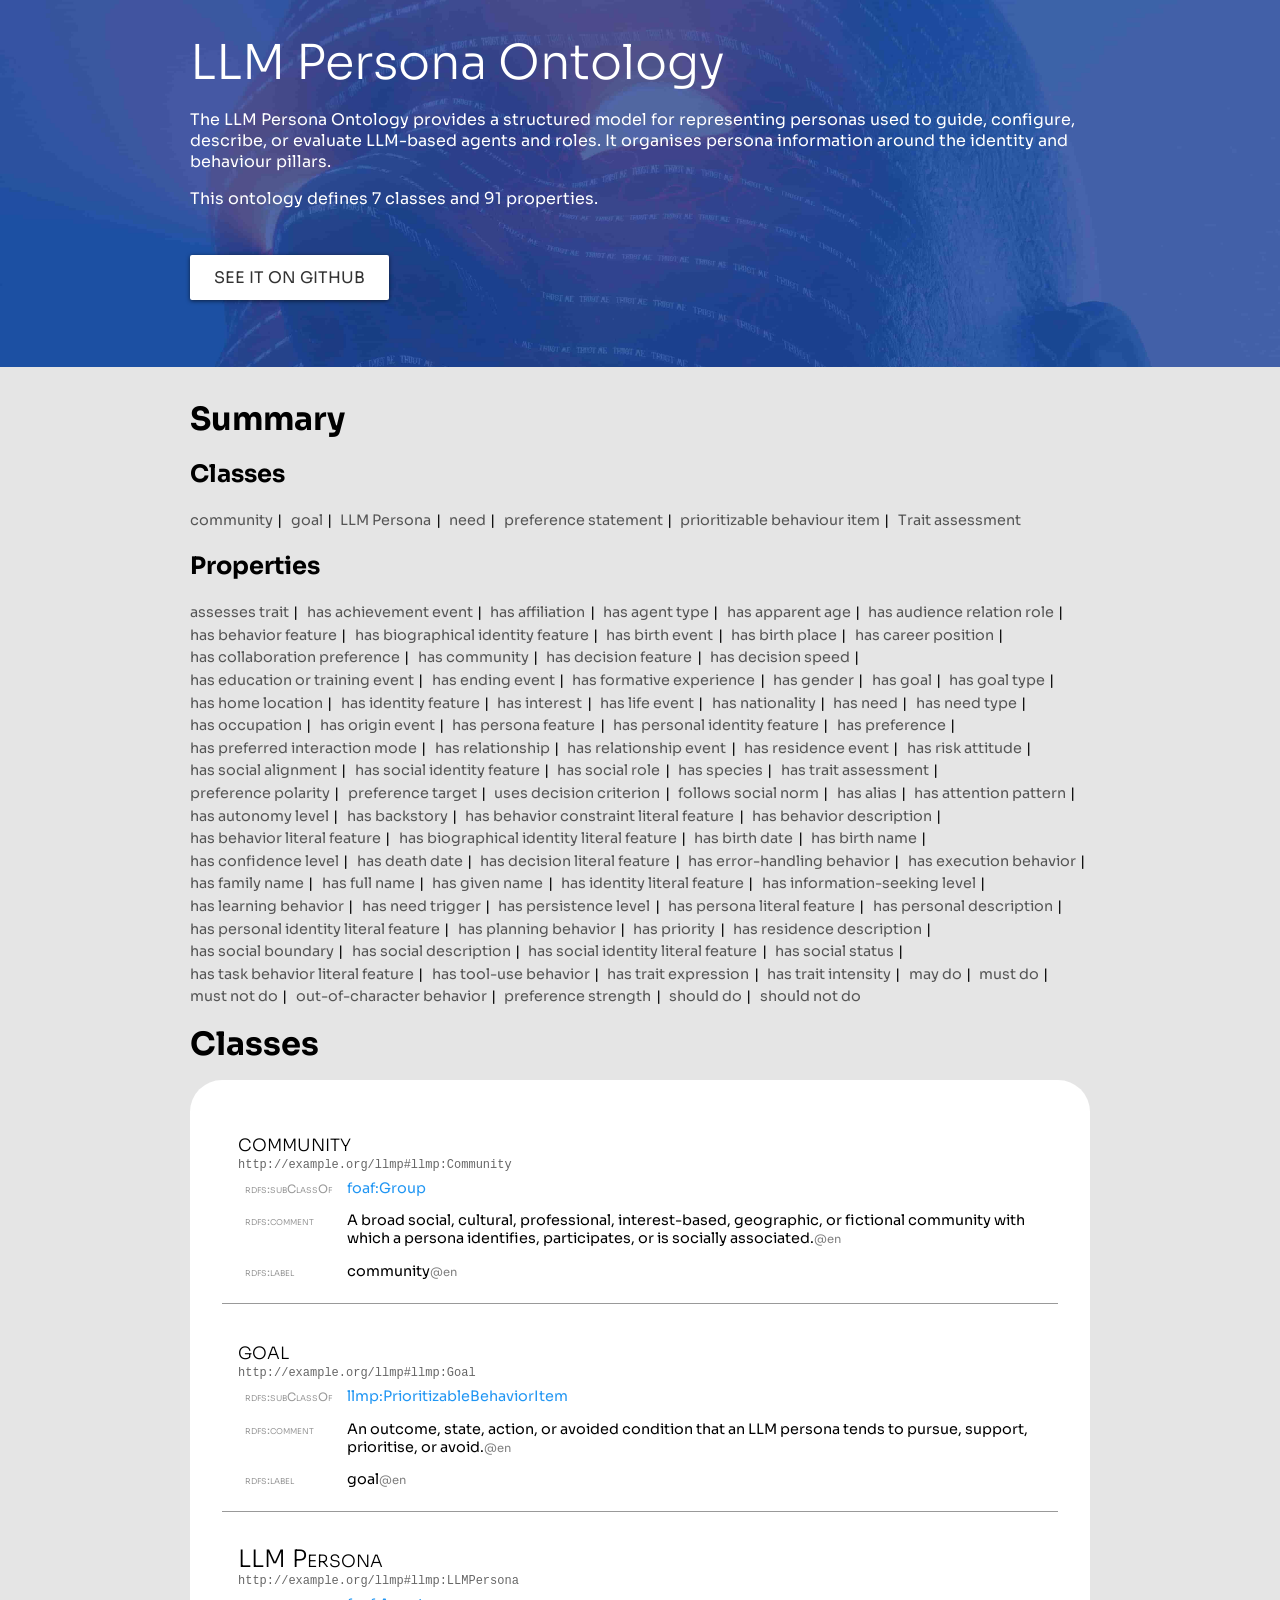
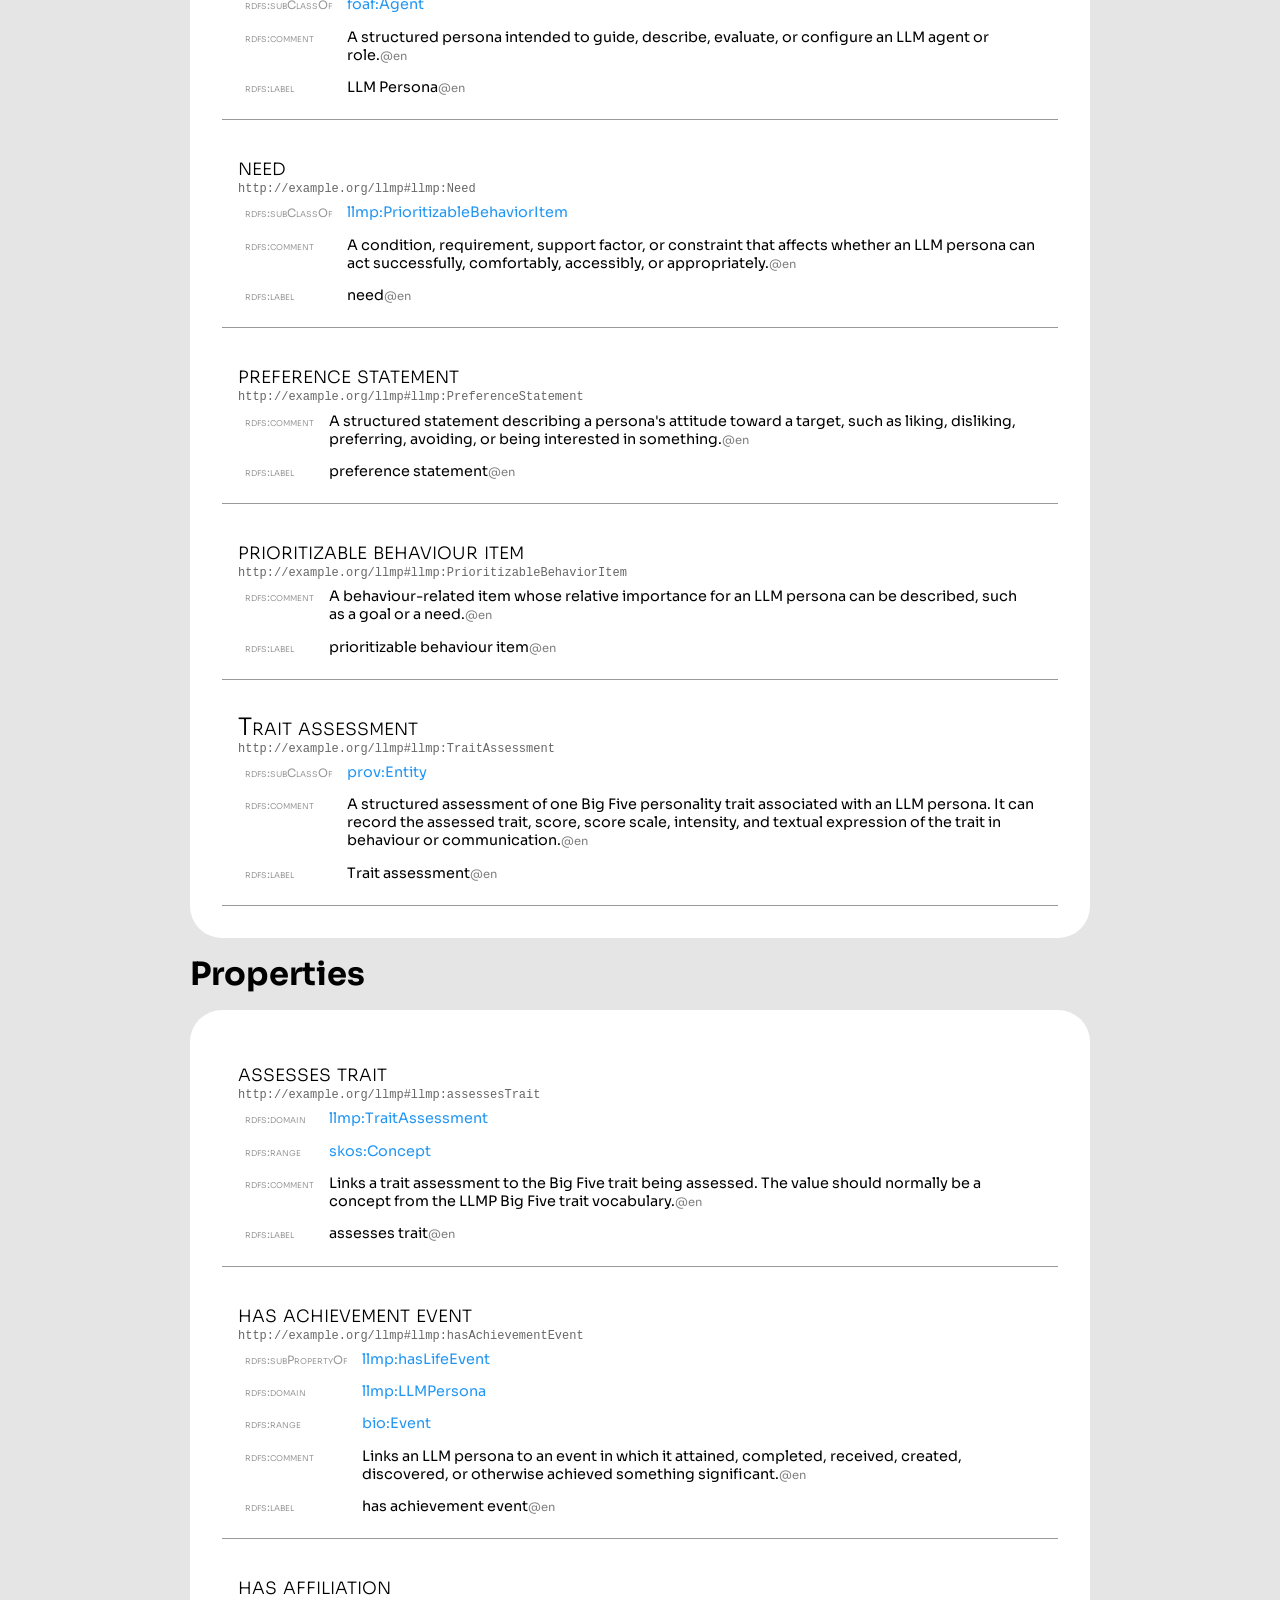
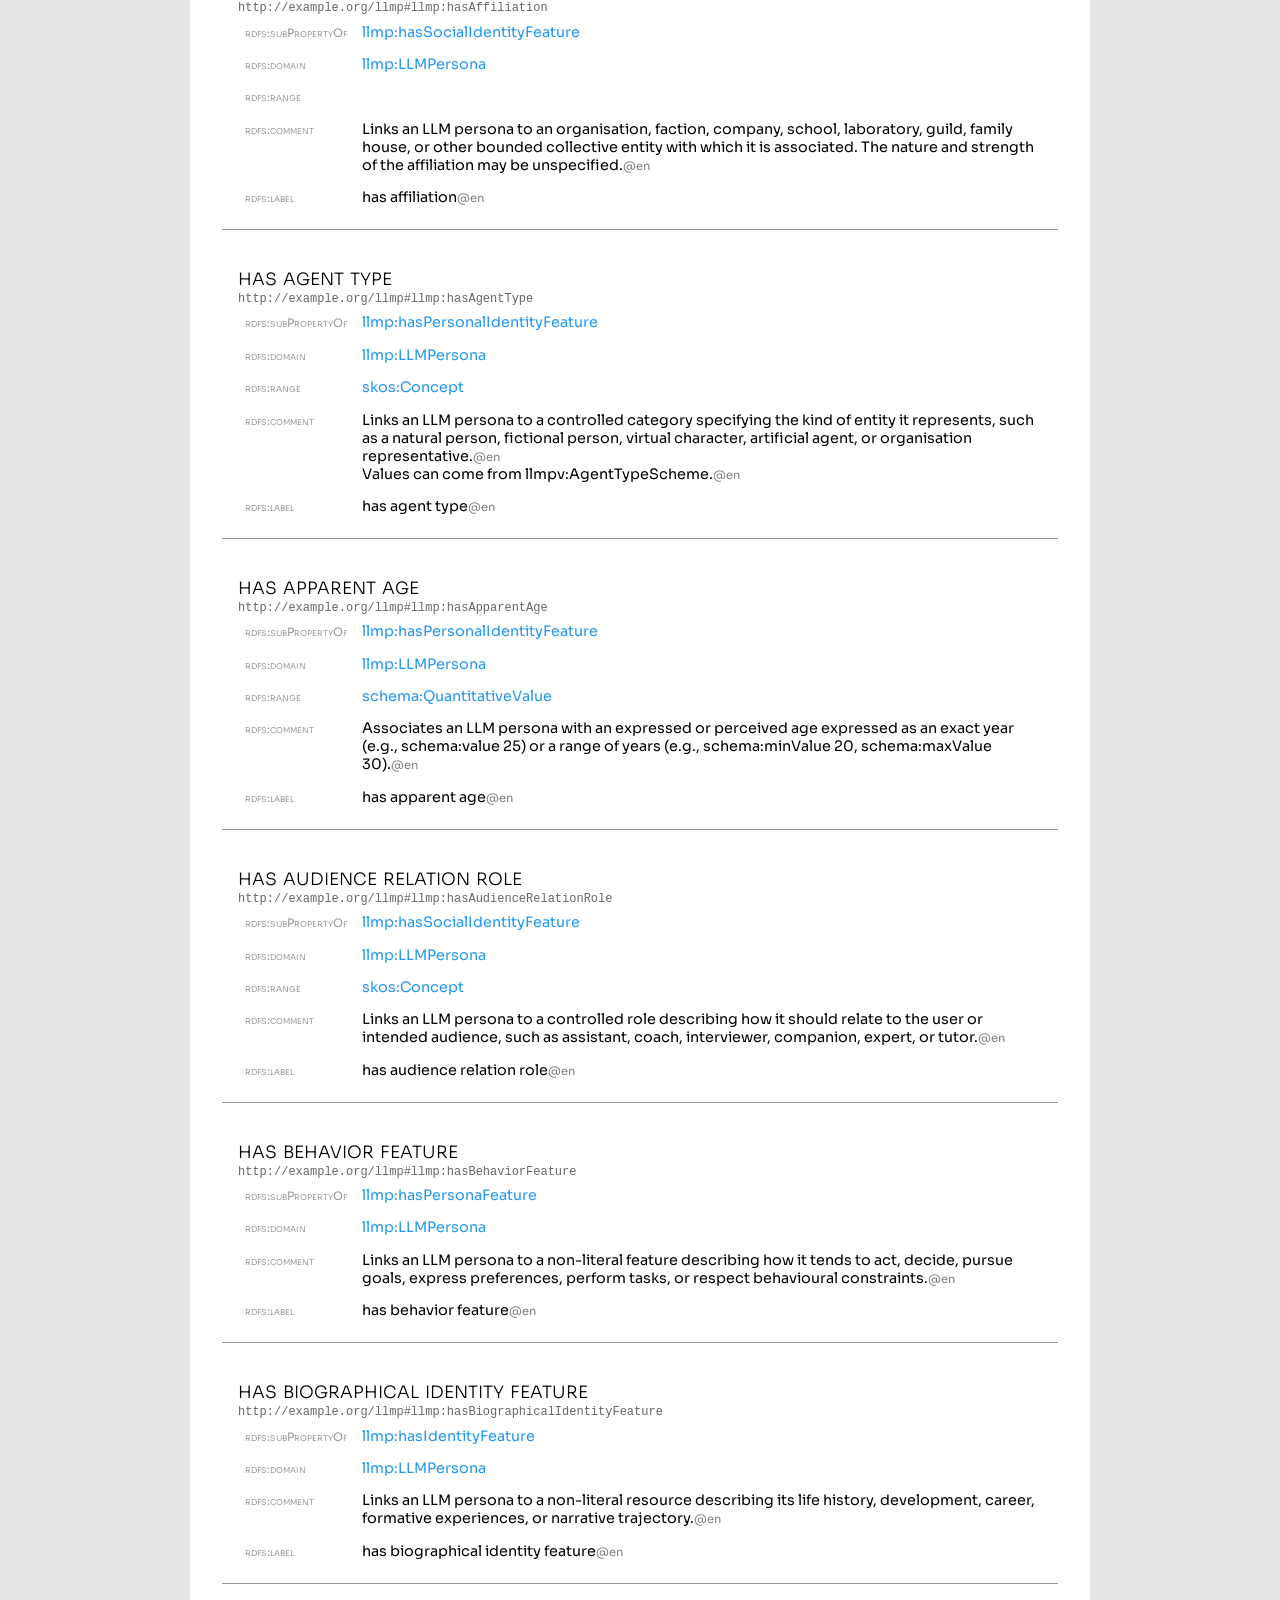
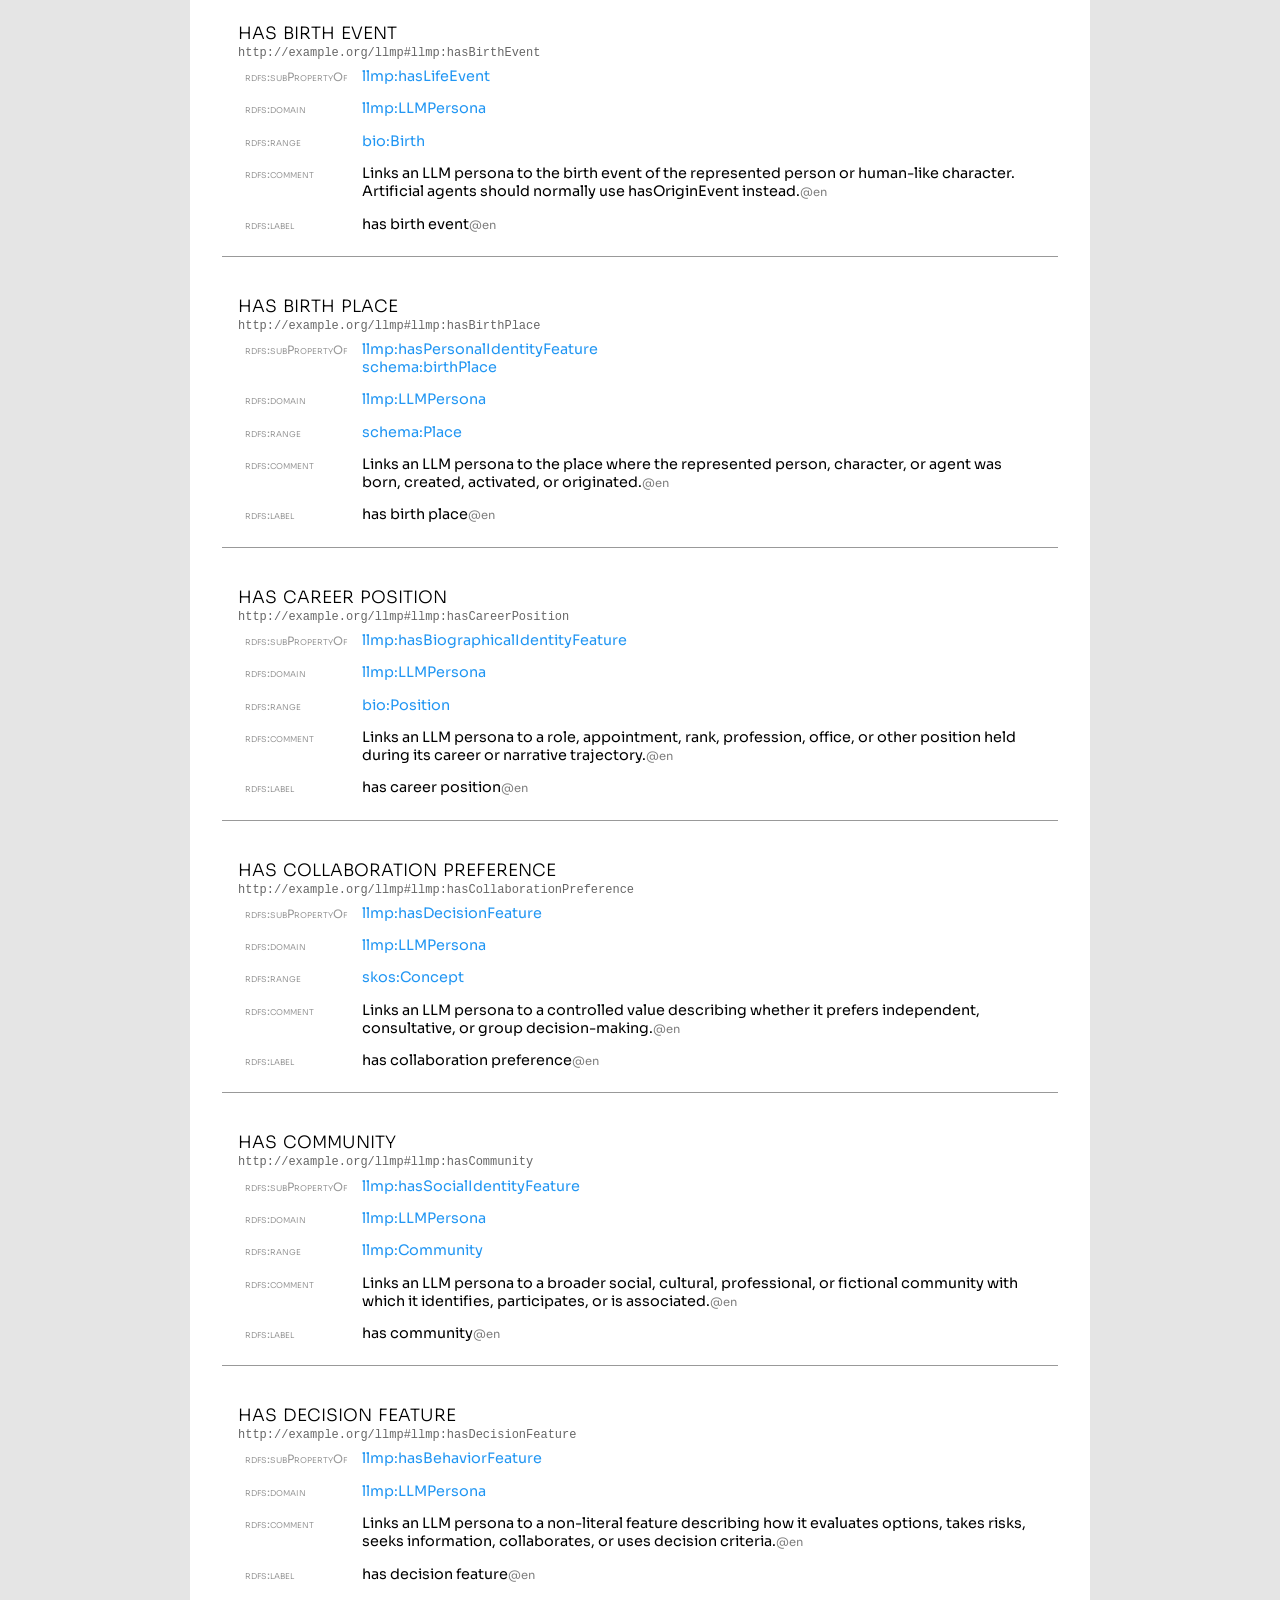
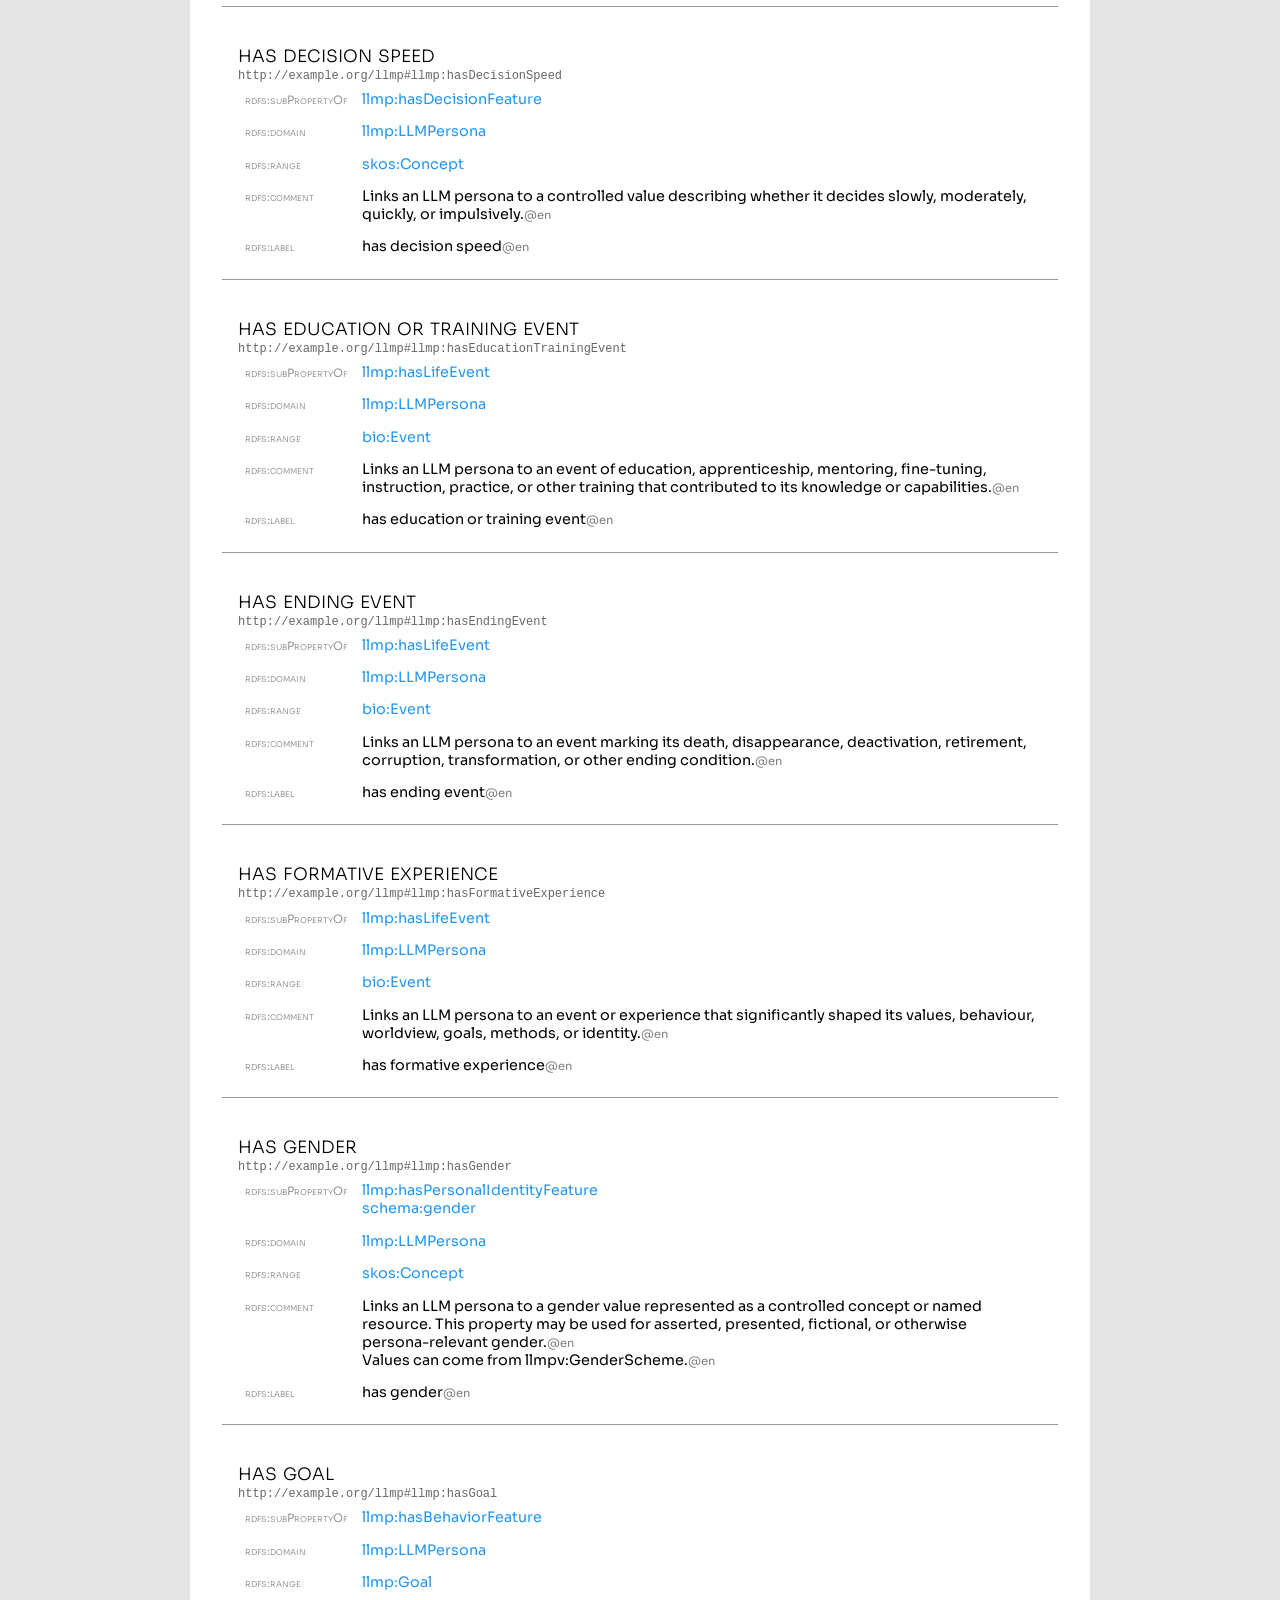
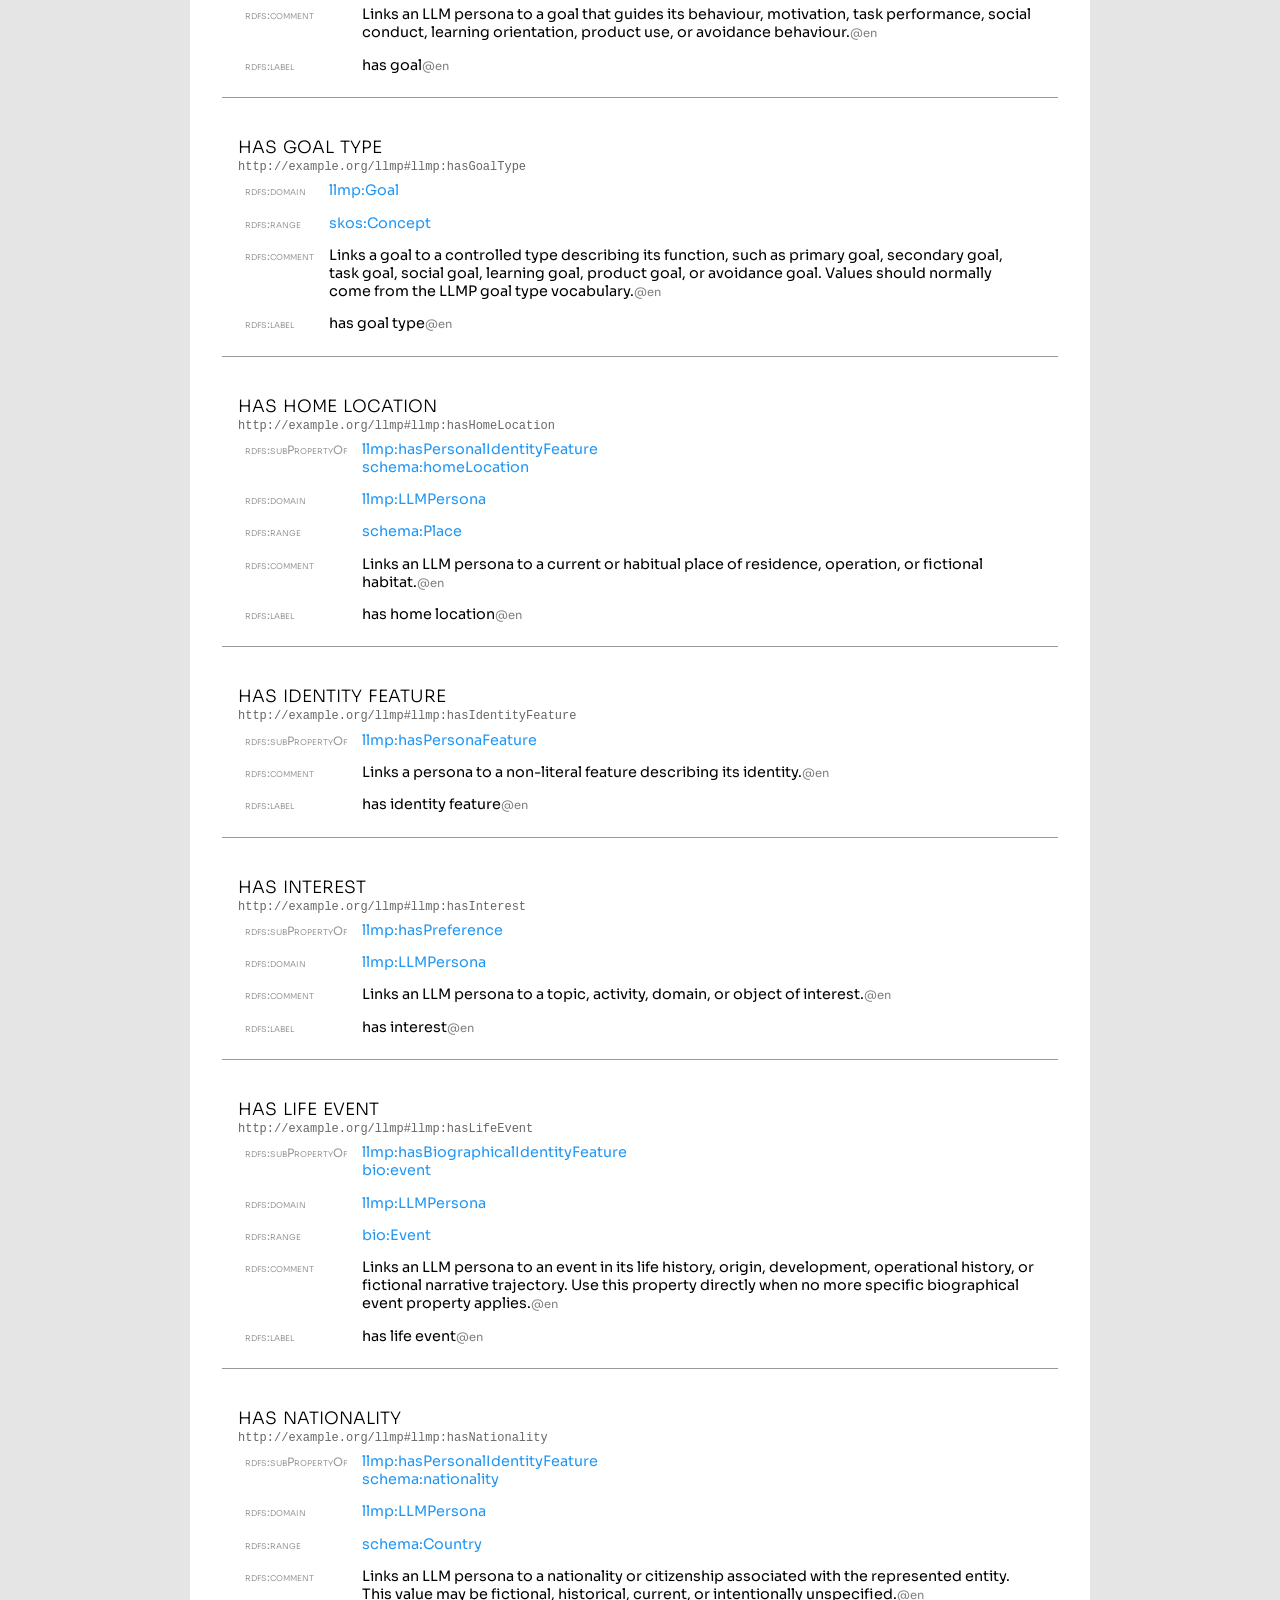
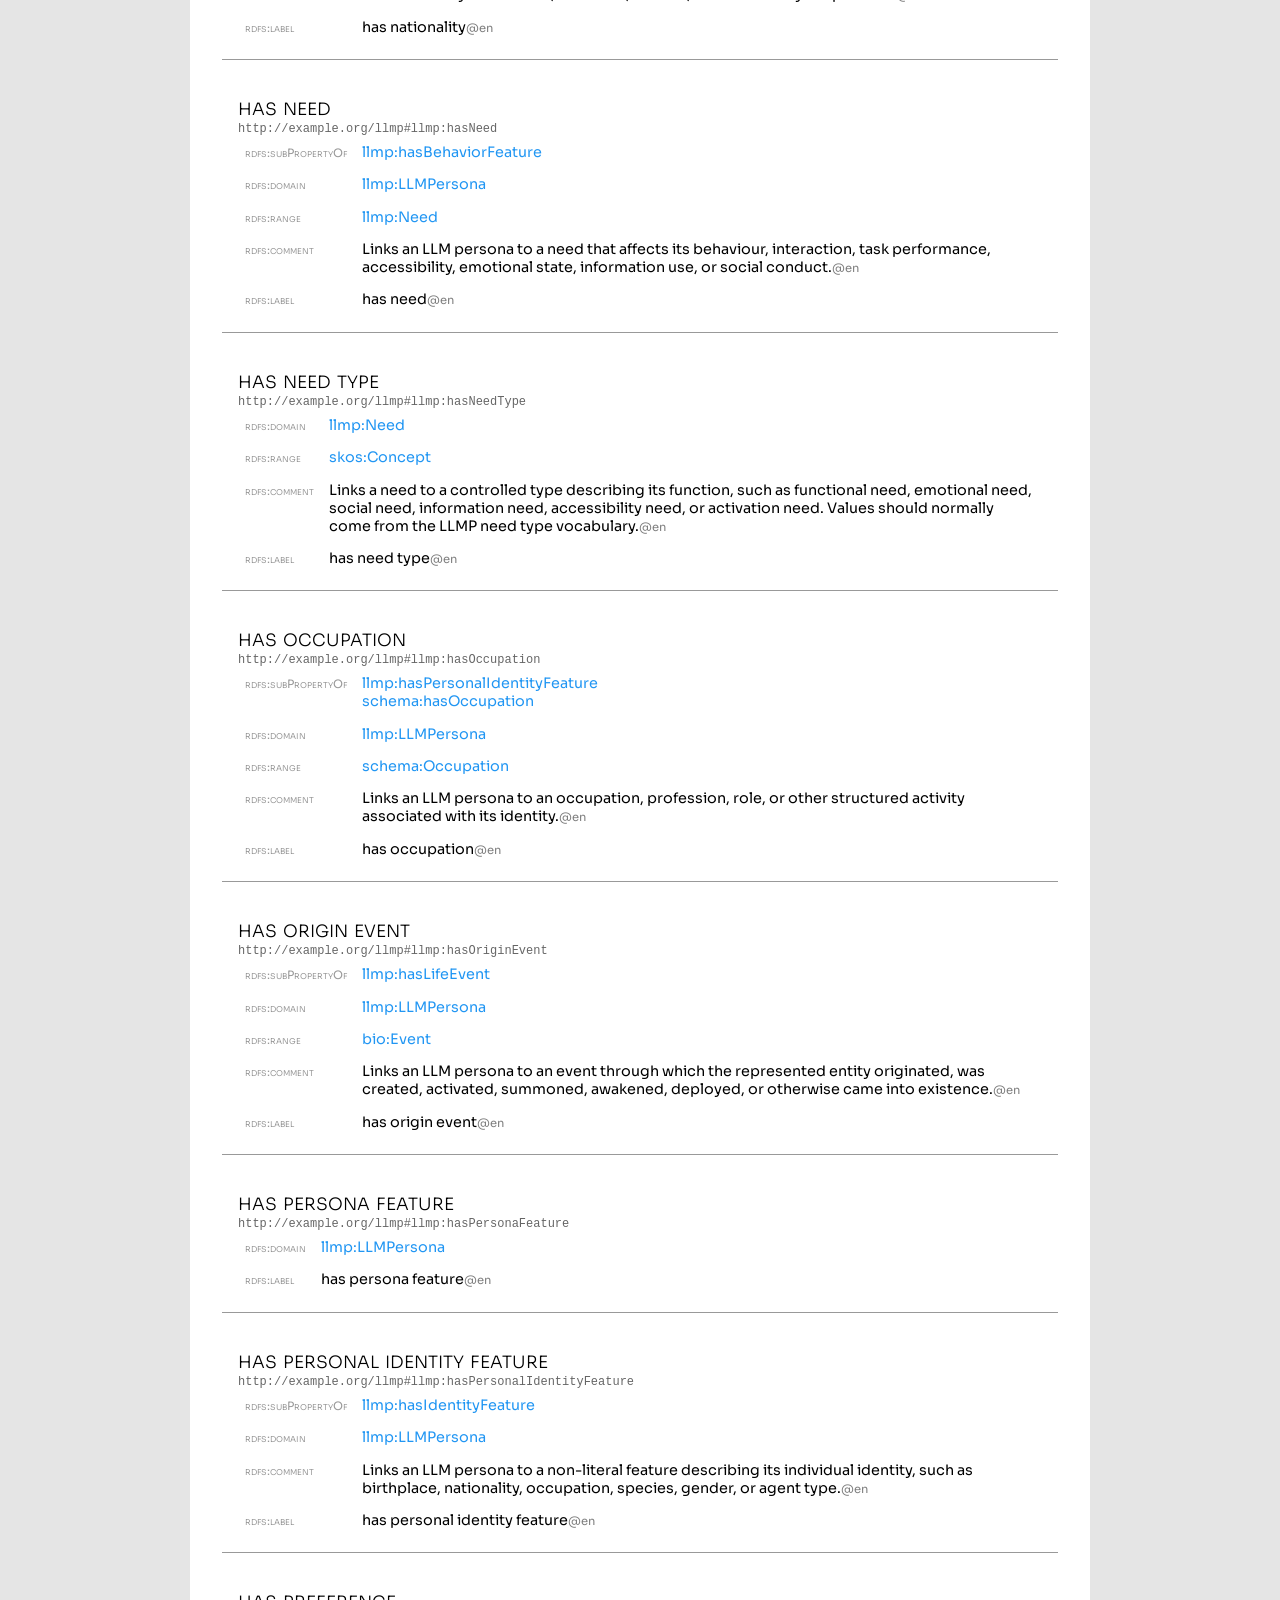
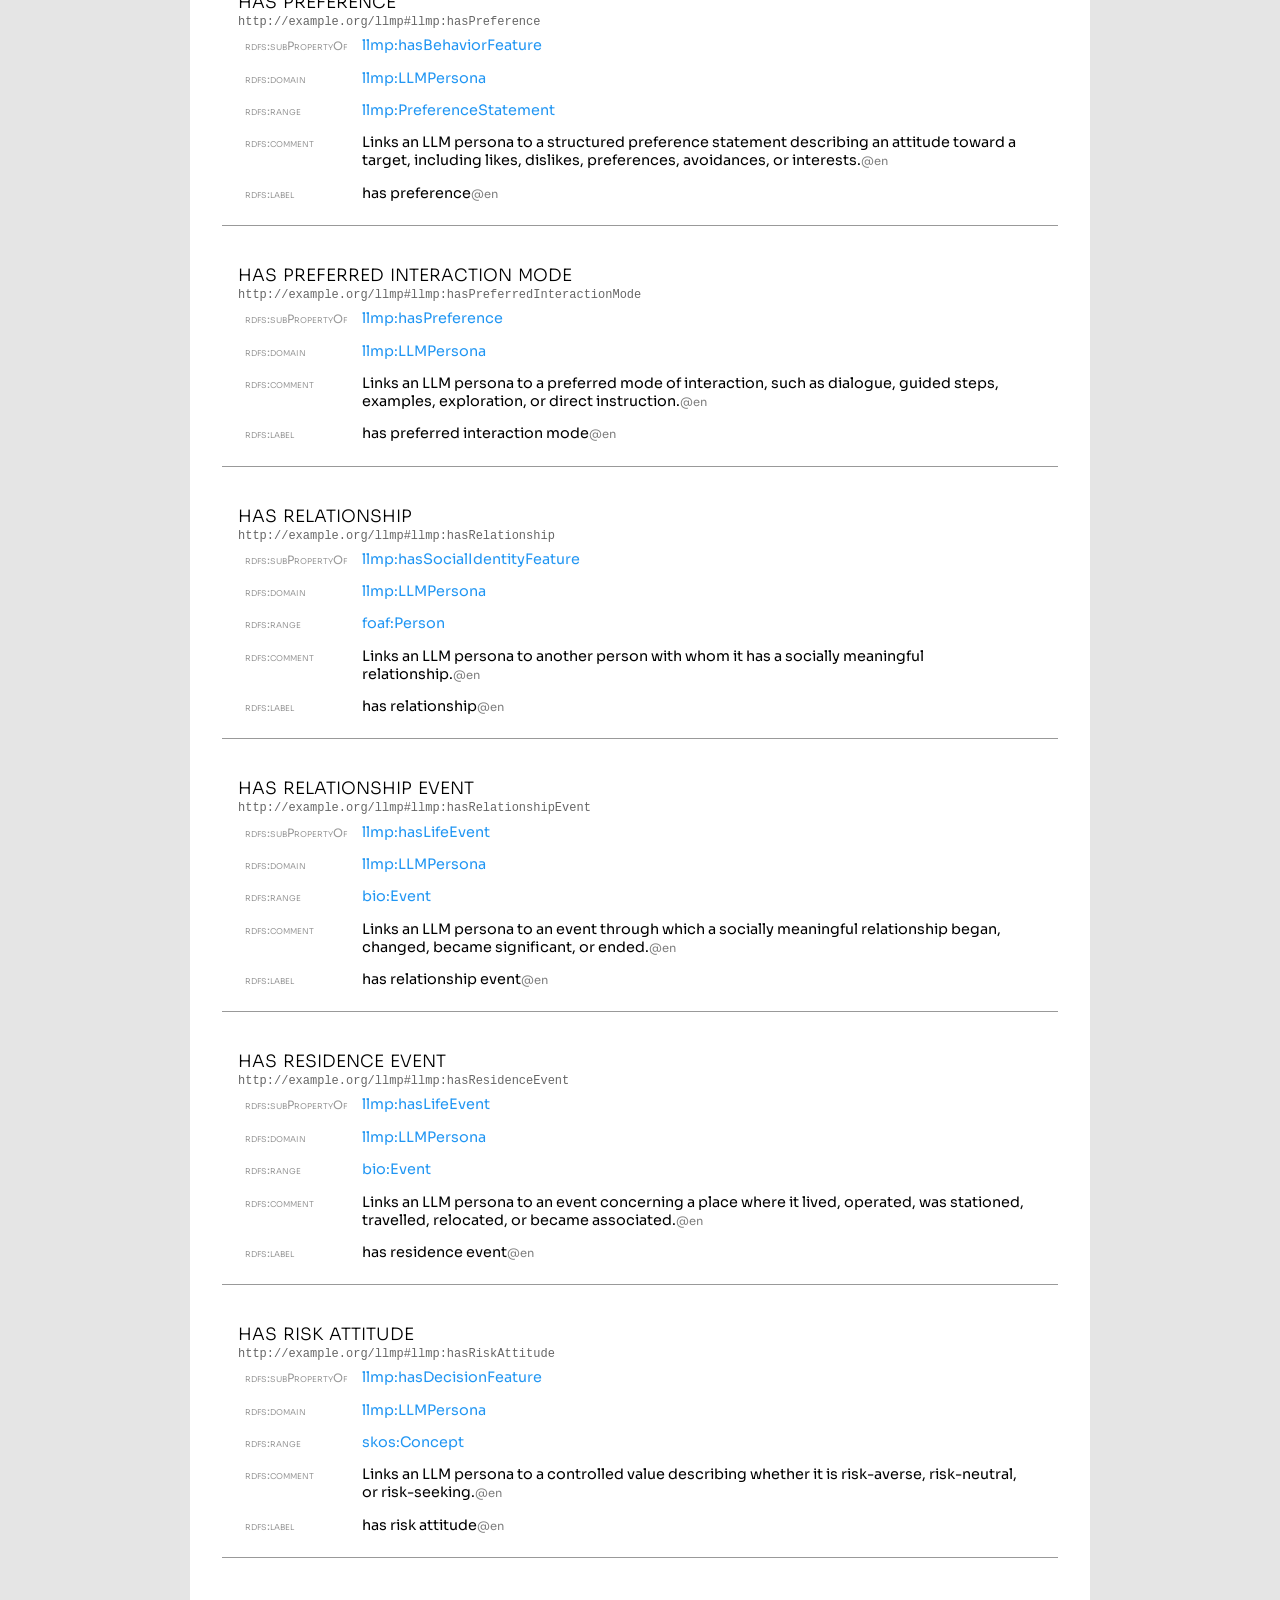
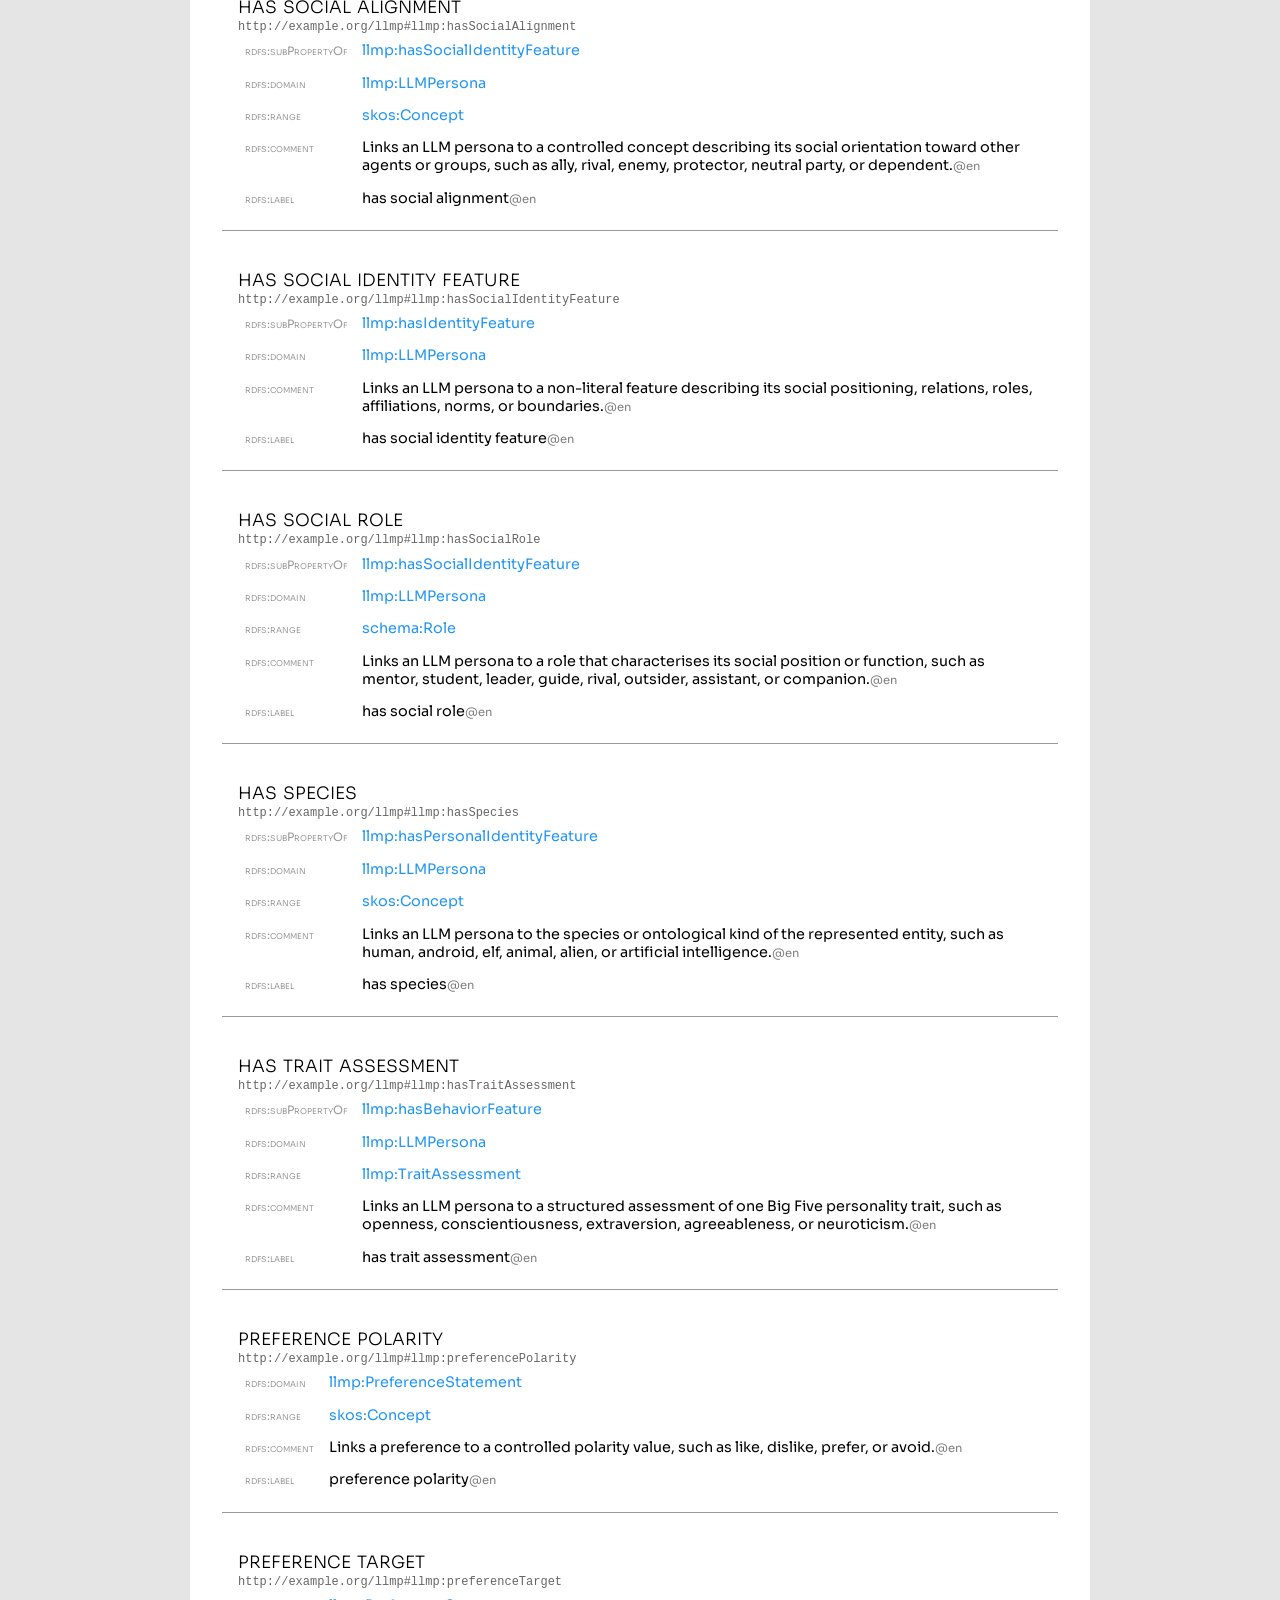
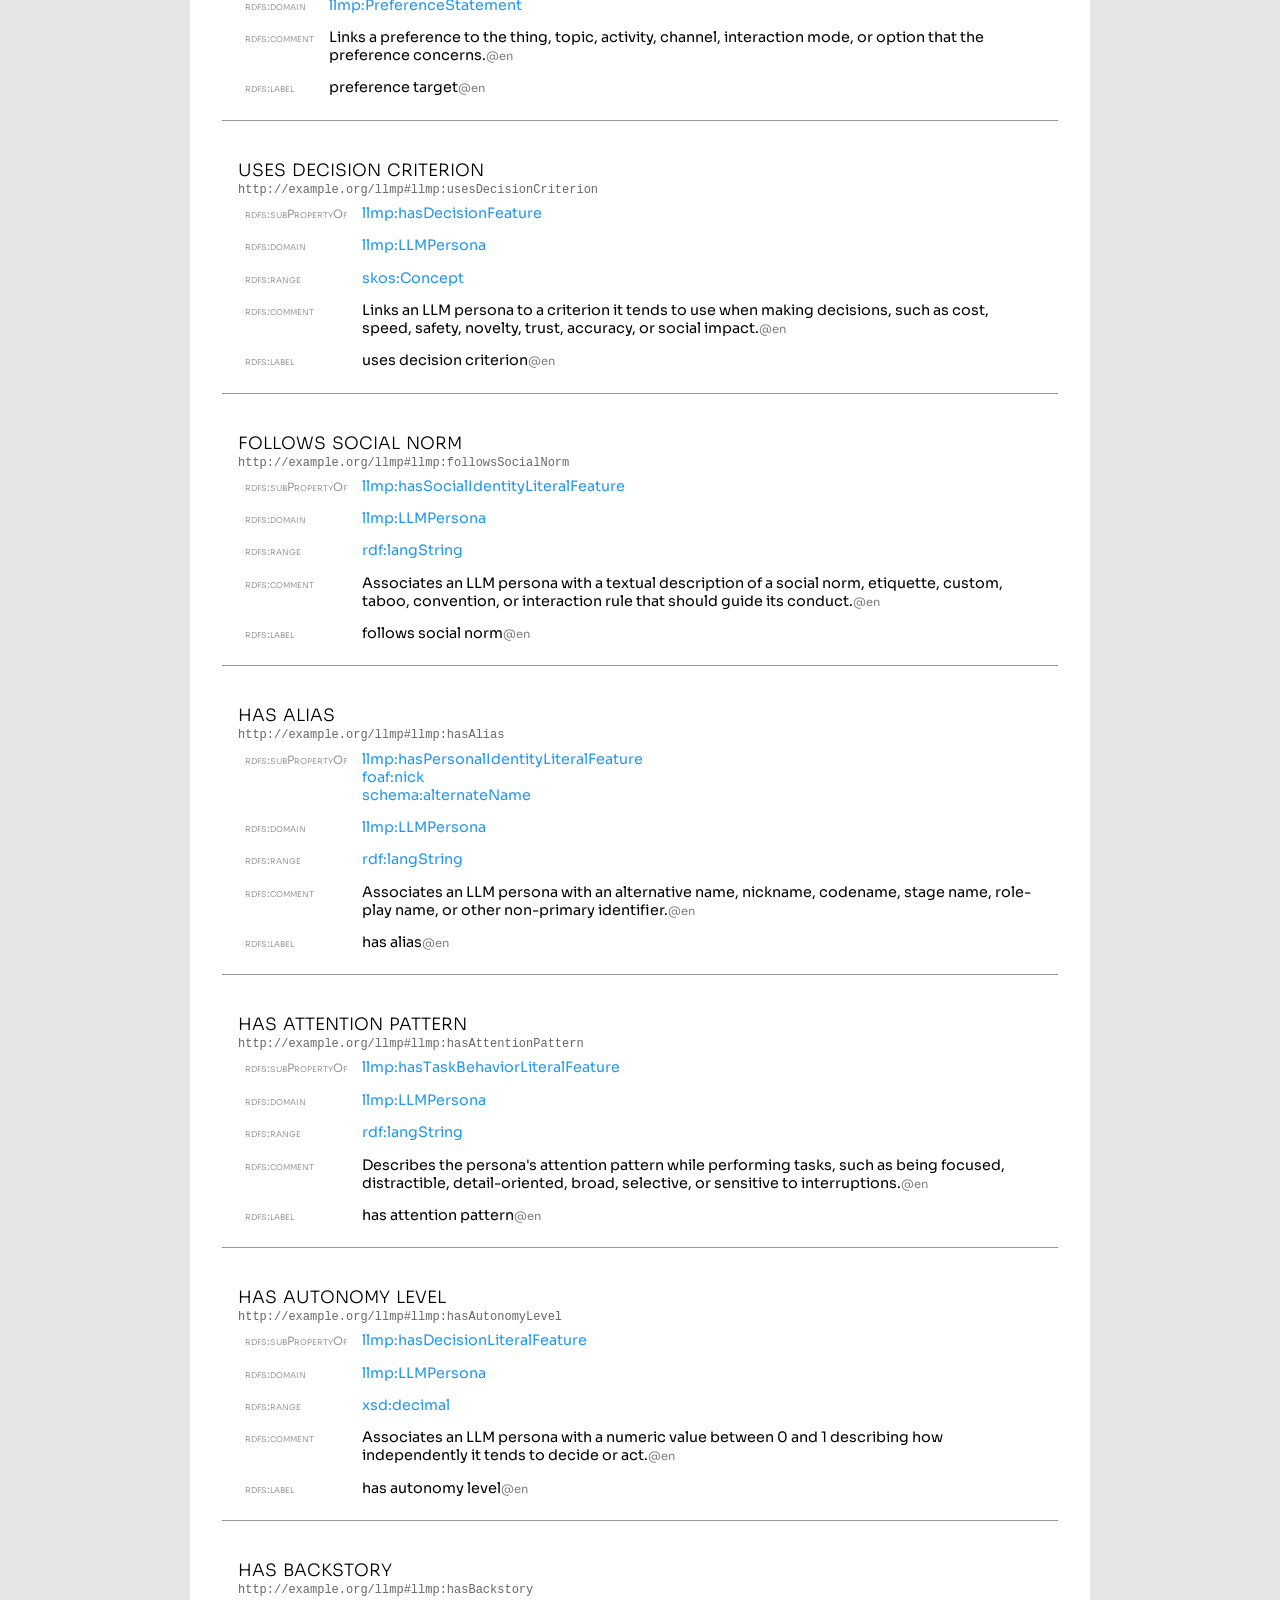
==== commit 14607d48: "update uri" ====
--- a/docs/index.html
+++ b/docs/index.html
@@ -12,7 +12,7 @@
         <div class="description">
           <h1>LLM Persona Ontology</h1>
           <p>The LLM Persona Ontology provides a structured model for representing personas used to guide, configure, describe, or evaluate LLM-based agents and roles. It organises persona information around the identity and behaviour pillars.</p>
-          <p>This ontology defines 7 classes and 97 properties.</p><a class="btn" href="https://github.com/D2KLab/llm_persona_ontology" rel="external" target="_blank"><span>See it on GitHub</span></a>
+          <p>This ontology defines 7 classes and 91 properties.</p><a class="btn" href="https://github.com/D2KLab/llm_persona_ontology" rel="external" target="_blank"><span>See it on GitHub</span></a>
         </div>
       </div>
     </section>
@@ -34,6 +34,7 @@
         <li><a href="#llmp:hasAchievementEvent"><span>has achievement event</span></a></li>
         <li><a href="#llmp:hasAffiliation"><span>has affiliation</span></a></li>
         <li><a href="#llmp:hasAgentType"><span>has agent type</span></a></li>
+        <li><a href="#llmp:hasApparentAge"><span>has apparent age</span></a></li>
         <li><a href="#llmp:hasAudienceRelationRole"><span>has audience relation role</span></a></li>
         <li><a href="#llmp:hasBehaviorFeature"><span>has behavior feature</span></a></li>
         <li><a href="#llmp:hasBiographicalIdentityFeature"><span>has biographical identity feature</span></a></li>
@@ -61,11 +62,8 @@
         <li><a href="#llmp:hasOriginEvent"><span>has origin event</span></a></li>
         <li><a href="#llmp:hasPersonaFeature"><span>has persona feature</span></a></li>
         <li><a href="#llmp:hasPersonalIdentityFeature"><span>has personal identity feature</span></a></li>
-        <li><a href="#llmp:hasPersonalityFeature"><span>has personality feature</span></a></li>
         <li><a href="#llmp:hasPreference"><span>has preference</span></a></li>
-        <li><a href="#llmp:hasPreferredChannel"><span>has preferred channel</span></a></li>
         <li><a href="#llmp:hasPreferredInteractionMode"><span>has preferred interaction mode</span></a></li>
-        <li><a href="#llmp:hasPriority"><span>has priority</span></a></li>
         <li><a href="#llmp:hasRelationship"><span>has relationship</span></a></li>
         <li><a href="#llmp:hasRelationshipEvent"><span>has relationship event</span></a></li>
         <li><a href="#llmp:hasResidenceEvent"><span>has residence event</span></a></li>
@@ -74,16 +72,12 @@
         <li><a href="#llmp:hasSocialIdentityFeature"><span>has social identity feature</span></a></li>
         <li><a href="#llmp:hasSocialRole"><span>has social role</span></a></li>
         <li><a href="#llmp:hasSpecies"><span>has species</span></a></li>
-        <li><a href="#llmp:hasTaskBehaviorFeature"><span>has task behavior feature</span></a></li>
         <li><a href="#llmp:hasTraitAssessment"><span>has trait assessment</span></a></li>
-        <li><a href="#llmp:hasTraitIntensity"><span>has trait intensity</span></a></li>
-        <li><a href="#llmp:hasTraitScore"><span>has trait score</span></a></li>
         <li><a href="#llmp:preferencePolarity"><span>preference polarity</span></a></li>
         <li><a href="#llmp:preferenceTarget"><span>preference target</span></a></li>
         <li><a href="#llmp:usesDecisionCriterion"><span>uses decision criterion</span></a></li>
         <li><a href="#llmp:followsSocialNorm"><span>follows social norm</span></a></li>
         <li><a href="#llmp:hasAlias"><span>has alias</span></a></li>
-        <li><a href="#llmp:hasApparentAge"><span>has apparent age</span></a></li>
         <li><a href="#llmp:hasAttentionPattern"><span>has attention pattern</span></a></li>
         <li><a href="#llmp:hasAutonomyLevel"><span>has autonomy level</span></a></li>
         <li><a href="#llmp:hasBackstory"><span>has backstory</span></a></li>
@@ -105,13 +99,12 @@
         <li><a href="#llmp:hasInformationSeekingLevel"><span>has information-seeking level</span></a></li>
         <li><a href="#llmp:hasLearningBehavior"><span>has learning behavior</span></a></li>
         <li><a href="#llmp:hasNeedTrigger"><span>has need trigger</span></a></li>
-        <li><a href="#llmp:hasNumericPriority"><span>has numeric priority</span></a></li>
         <li><a href="#llmp:hasPersistenceLevel"><span>has persistence level</span></a></li>
         <li><a href="#llmp:hasPersonaLiteralFeature"><span>has persona literal feature</span></a></li>
         <li><a href="#llmp:hasPersonalDescription"><span>has personal description</span></a></li>
         <li><a href="#llmp:hasPersonalIdentityLiteralFeature"><span>has personal identity literal feature</span></a></li>
-        <li><a href="#llmp:hasPersonalityLiteralFeature"><span>has personality literal feature</span></a></li>
         <li><a href="#llmp:hasPlanningBehavior"><span>has planning behavior</span></a></li>
+        <li><a href="#llmp:hasPriority"><span>has priority</span></a></li>
         <li><a href="#llmp:hasResidenceDescription"><span>has residence description</span></a></li>
         <li><a href="#llmp:hasSocialBoundary"><span>has social boundary</span></a></li>
         <li><a href="#llmp:hasSocialDescription"><span>has social description</span></a></li>
@@ -120,6 +113,7 @@
         <li><a href="#llmp:hasTaskBehaviorLiteralFeature"><span>has task behavior literal feature</span></a></li>
         <li><a href="#llmp:hasToolUseBehavior"><span>has tool-use behavior</span></a></li>
         <li><a href="#llmp:hasTraitExpression"><span>has trait expression</span></a></li>
+        <li><a href="#llmp:hasTraitIntensity"><span>has trait intensity</span></a></li>
         <li><a href="#llmp:mayDo"><span>may do</span></a></li>
         <li><a href="#llmp:mustDo"><span>must do</span></a></li>
         <li><a href="#llmp:mustNotDo"><span>must not do</span></a></li>
@@ -345,6 +339,31 @@
           </ul>
         </li>
         <li>
+          <h2 id="llmp:hasApparentAge"><a href="#llmp:hasApparentAge"><span>has apparent age</span><small>http://example.org/llmp#llmp:hasApparentAge</small></a></h2>
+          <ul class="features">
+            <li>
+              <div class="prop"><small>rdfs:subPropertyOf</small></div>
+              <div class="obj"><span><a href="http://example.org/llmp#hasPersonalIdentityFeature">llmp:hasPersonalIdentityFeature</a></span></div>
+            </li>
+            <li>
+              <div class="prop"><small>rdfs:domain</small></div>
+              <div class="obj"><span><a href="http://example.org/llmp#LLMPersona">llmp:LLMPersona</a></span></div>
+            </li>
+            <li>
+              <div class="prop"><small>rdfs:range</small></div>
+              <div class="obj"><span><a href="https://schema.org/QuantitativeValue">schema:QuantitativeValue</a></span></div>
+            </li>
+            <li>
+              <div class="prop"><small>rdfs:comment</small></div>
+              <div class="obj"><span>Associates an LLM persona with an expressed or perceived age expressed as an exact year (e.g., schema:value 25) or a range of years (e.g., schema:minValue 20, schema:maxValue 30).<small>@en</small></span></div>
+            </li>
+            <li>
+              <div class="prop"><small>rdfs:label</small></div>
+              <div class="obj"><span>has apparent age<small>@en</small></span></div>
+            </li>
+          </ul>
+        </li>
+        <li>
           <h2 id="llmp:hasAudienceRelationRole"><a href="#llmp:hasAudienceRelationRole"><span>has audience relation role</span><small>http://example.org/llmp#llmp:hasAudienceRelationRole</small></a></h2>
           <ul class="features">
             <li>
@@ -972,7 +991,7 @@
           </ul>
         </li>
         <li>
-          <h2 id="llmp:hasPersonalityFeature"><a href="#llmp:hasPersonalityFeature"><span>has personality feature</span><small>http://example.org/llmp#llmp:hasPersonalityFeature</small></a></h2>
+          <h2 id="llmp:hasPreference"><a href="#llmp:hasPreference"><span>has preference</span><small>http://example.org/llmp#llmp:hasPreference</small></a></h2>
           <ul class="features">
             <li>
               <div class="prop"><small>rdfs:subPropertyOf</small></div>
@@ -983,17 +1002,238 @@
               <div class="obj"><span><a href="http://example.org/llmp#LLMPersona">llmp:LLMPersona</a></span></div>
             </li>
             <li>
-              <div class="prop"><small>rdfs:comment</small></div>
-              <div class="obj"><span>Links an LLM persona to a non-literal feature describing stable trait-like tendencies that influence its behaviour.<small>@en</small></span></div>
-            </li>
-            <li>
-              <div class="prop"><small>rdfs:label</small></div>
-              <div class="obj"><span>has personality feature<small>@en</small></span></div>
-            </li>
-          </ul>
-        </li>
-        <li>
-          <h2 id="llmp:hasPreference"><a href="#llmp:hasPreference"><span>has preference</span><small>http://example.org/llmp#llmp:hasPreference</small></a></h2>
+              <div class="prop"><small>rdfs:range</small></div>
+              <div class="obj"><span><a href="http://example.org/llmp#PreferenceStatement">llmp:PreferenceStatement</a></span></div>
+            </li>
+            <li>
+              <div class="prop"><small>rdfs:comment</small></div>
+              <div class="obj"><span>Links an LLM persona to a structured preference statement describing an attitude toward a target, including likes, dislikes, preferences, avoidances, or interests.<small>@en</small></span></div>
+            </li>
+            <li>
+              <div class="prop"><small>rdfs:label</small></div>
+              <div class="obj"><span>has preference<small>@en</small></span></div>
+            </li>
+          </ul>
+        </li>
+        <li>
+          <h2 id="llmp:hasPreferredInteractionMode"><a href="#llmp:hasPreferredInteractionMode"><span>has preferred interaction mode</span><small>http://example.org/llmp#llmp:hasPreferredInteractionMode</small></a></h2>
+          <ul class="features">
+            <li>
+              <div class="prop"><small>rdfs:subPropertyOf</small></div>
+              <div class="obj"><span><a href="http://example.org/llmp#hasPreference">llmp:hasPreference</a></span></div>
+            </li>
+            <li>
+              <div class="prop"><small>rdfs:domain</small></div>
+              <div class="obj"><span><a href="http://example.org/llmp#LLMPersona">llmp:LLMPersona</a></span></div>
+            </li>
+            <li>
+              <div class="prop"><small>rdfs:comment</small></div>
+              <div class="obj"><span>Links an LLM persona to a preferred mode of interaction, such as dialogue, guided steps, examples, exploration, or direct instruction.<small>@en</small></span></div>
+            </li>
+            <li>
+              <div class="prop"><small>rdfs:label</small></div>
+              <div class="obj"><span>has preferred interaction mode<small>@en</small></span></div>
+            </li>
+          </ul>
+        </li>
+        <li>
+          <h2 id="llmp:hasRelationship"><a href="#llmp:hasRelationship"><span>has relationship</span><small>http://example.org/llmp#llmp:hasRelationship</small></a></h2>
+          <ul class="features">
+            <li>
+              <div class="prop"><small>rdfs:subPropertyOf</small></div>
+              <div class="obj"><span><a href="http://example.org/llmp#hasSocialIdentityFeature">llmp:hasSocialIdentityFeature</a></span></div>
+            </li>
+            <li>
+              <div class="prop"><small>rdfs:domain</small></div>
+              <div class="obj"><span><a href="http://example.org/llmp#LLMPersona">llmp:LLMPersona</a></span></div>
+            </li>
+            <li>
+              <div class="prop"><small>rdfs:range</small></div>
+              <div class="obj"><span><a href="http://xmlns.com/foaf/0.1/Person">foaf:Person</a></span></div>
+            </li>
+            <li>
+              <div class="prop"><small>rdfs:comment</small></div>
+              <div class="obj"><span>Links an LLM persona to another person with whom it has a socially meaningful relationship.<small>@en</small></span></div>
+            </li>
+            <li>
+              <div class="prop"><small>rdfs:label</small></div>
+              <div class="obj"><span>has relationship<small>@en</small></span></div>
+            </li>
+          </ul>
+        </li>
+        <li>
+          <h2 id="llmp:hasRelationshipEvent"><a href="#llmp:hasRelationshipEvent"><span>has relationship event</span><small>http://example.org/llmp#llmp:hasRelationshipEvent</small></a></h2>
+          <ul class="features">
+            <li>
+              <div class="prop"><small>rdfs:subPropertyOf</small></div>
+              <div class="obj"><span><a href="http://example.org/llmp#hasLifeEvent">llmp:hasLifeEvent</a></span></div>
+            </li>
+            <li>
+              <div class="prop"><small>rdfs:domain</small></div>
+              <div class="obj"><span><a href="http://example.org/llmp#LLMPersona">llmp:LLMPersona</a></span></div>
+            </li>
+            <li>
+              <div class="prop"><small>rdfs:range</small></div>
+              <div class="obj"><span><a href="http://purl.org/vocab/bio/0.1/Event">bio:Event</a></span></div>
+            </li>
+            <li>
+              <div class="prop"><small>rdfs:comment</small></div>
+              <div class="obj"><span>Links an LLM persona to an event through which a socially meaningful relationship began, changed, became significant, or ended.<small>@en</small></span></div>
+            </li>
+            <li>
+              <div class="prop"><small>rdfs:label</small></div>
+              <div class="obj"><span>has relationship event<small>@en</small></span></div>
+            </li>
+          </ul>
+        </li>
+        <li>
+          <h2 id="llmp:hasResidenceEvent"><a href="#llmp:hasResidenceEvent"><span>has residence event</span><small>http://example.org/llmp#llmp:hasResidenceEvent</small></a></h2>
+          <ul class="features">
+            <li>
+              <div class="prop"><small>rdfs:subPropertyOf</small></div>
+              <div class="obj"><span><a href="http://example.org/llmp#hasLifeEvent">llmp:hasLifeEvent</a></span></div>
+            </li>
+            <li>
+              <div class="prop"><small>rdfs:domain</small></div>
+              <div class="obj"><span><a href="http://example.org/llmp#LLMPersona">llmp:LLMPersona</a></span></div>
+            </li>
+            <li>
+              <div class="prop"><small>rdfs:range</small></div>
+              <div class="obj"><span><a href="http://purl.org/vocab/bio/0.1/Event">bio:Event</a></span></div>
+            </li>
+            <li>
+              <div class="prop"><small>rdfs:comment</small></div>
+              <div class="obj"><span>Links an LLM persona to an event concerning a place where it lived, operated, was stationed, travelled, relocated, or became associated.<small>@en</small></span></div>
+            </li>
+            <li>
+              <div class="prop"><small>rdfs:label</small></div>
+              <div class="obj"><span>has residence event<small>@en</small></span></div>
+            </li>
+          </ul>
+        </li>
+        <li>
+          <h2 id="llmp:hasRiskAttitude"><a href="#llmp:hasRiskAttitude"><span>has risk attitude</span><small>http://example.org/llmp#llmp:hasRiskAttitude</small></a></h2>
+          <ul class="features">
+            <li>
+              <div class="prop"><small>rdfs:subPropertyOf</small></div>
+              <div class="obj"><span><a href="http://example.org/llmp#hasDecisionFeature">llmp:hasDecisionFeature</a></span></div>
+            </li>
+            <li>
+              <div class="prop"><small>rdfs:domain</small></div>
+              <div class="obj"><span><a href="http://example.org/llmp#LLMPersona">llmp:LLMPersona</a></span></div>
+            </li>
+            <li>
+              <div class="prop"><small>rdfs:range</small></div>
+              <div class="obj"><span><a href="http://www.w3.org/2004/02/skos/core#Concept">skos:Concept</a></span></div>
+            </li>
+            <li>
+              <div class="prop"><small>rdfs:comment</small></div>
+              <div class="obj"><span>Links an LLM persona to a controlled value describing whether it is risk-averse, risk-neutral, or risk-seeking.<small>@en</small></span></div>
+            </li>
+            <li>
+              <div class="prop"><small>rdfs:label</small></div>
+              <div class="obj"><span>has risk attitude<small>@en</small></span></div>
+            </li>
+          </ul>
+        </li>
+        <li>
+          <h2 id="llmp:hasSocialAlignment"><a href="#llmp:hasSocialAlignment"><span>has social alignment</span><small>http://example.org/llmp#llmp:hasSocialAlignment</small></a></h2>
+          <ul class="features">
+            <li>
+              <div class="prop"><small>rdfs:subPropertyOf</small></div>
+              <div class="obj"><span><a href="http://example.org/llmp#hasSocialIdentityFeature">llmp:hasSocialIdentityFeature</a></span></div>
+            </li>
+            <li>
+              <div class="prop"><small>rdfs:domain</small></div>
+              <div class="obj"><span><a href="http://example.org/llmp#LLMPersona">llmp:LLMPersona</a></span></div>
+            </li>
+            <li>
+              <div class="prop"><small>rdfs:range</small></div>
+              <div class="obj"><span><a href="http://www.w3.org/2004/02/skos/core#Concept">skos:Concept</a></span></div>
+            </li>
+            <li>
+              <div class="prop"><small>rdfs:comment</small></div>
+              <div class="obj"><span>Links an LLM persona to a controlled concept describing its social orientation toward other agents or groups, such as ally, rival, enemy, protector, neutral party, or dependent.<small>@en</small></span></div>
+            </li>
+            <li>
+              <div class="prop"><small>rdfs:label</small></div>
+              <div class="obj"><span>has social alignment<small>@en</small></span></div>
+            </li>
+          </ul>
+        </li>
+        <li>
+          <h2 id="llmp:hasSocialIdentityFeature"><a href="#llmp:hasSocialIdentityFeature"><span>has social identity feature</span><small>http://example.org/llmp#llmp:hasSocialIdentityFeature</small></a></h2>
+          <ul class="features">
+            <li>
+              <div class="prop"><small>rdfs:subPropertyOf</small></div>
+              <div class="obj"><span><a href="http://example.org/llmp#hasIdentityFeature">llmp:hasIdentityFeature</a></span></div>
+            </li>
+            <li>
+              <div class="prop"><small>rdfs:domain</small></div>
+              <div class="obj"><span><a href="http://example.org/llmp#LLMPersona">llmp:LLMPersona</a></span></div>
+            </li>
+            <li>
+              <div class="prop"><small>rdfs:comment</small></div>
+              <div class="obj"><span>Links an LLM persona to a non-literal feature describing its social positioning, relations, roles, affiliations, norms, or boundaries.<small>@en</small></span></div>
+            </li>
+            <li>
+              <div class="prop"><small>rdfs:label</small></div>
+              <div class="obj"><span>has social identity feature<small>@en</small></span></div>
+            </li>
+          </ul>
+        </li>
+        <li>
+          <h2 id="llmp:hasSocialRole"><a href="#llmp:hasSocialRole"><span>has social role</span><small>http://example.org/llmp#llmp:hasSocialRole</small></a></h2>
+          <ul class="features">
+            <li>
+              <div class="prop"><small>rdfs:subPropertyOf</small></div>
+              <div class="obj"><span><a href="http://example.org/llmp#hasSocialIdentityFeature">llmp:hasSocialIdentityFeature</a></span></div>
+            </li>
+            <li>
+              <div class="prop"><small>rdfs:domain</small></div>
+              <div class="obj"><span><a href="http://example.org/llmp#LLMPersona">llmp:LLMPersona</a></span></div>
+            </li>
+            <li>
+              <div class="prop"><small>rdfs:range</small></div>
+              <div class="obj"><span><a href="https://schema.org/Role">schema:Role</a></span></div>
+            </li>
+            <li>
+              <div class="prop"><small>rdfs:comment</small></div>
+              <div class="obj"><span>Links an LLM persona to a role that characterises its social position or function, such as mentor, student, leader, guide, rival, outsider, assistant, or companion.<small>@en</small></span></div>
+            </li>
+            <li>
+              <div class="prop"><small>rdfs:label</small></div>
+              <div class="obj"><span>has social role<small>@en</small></span></div>
+            </li>
+          </ul>
+        </li>
+        <li>
+          <h2 id="llmp:hasSpecies"><a href="#llmp:hasSpecies"><span>has species</span><small>http://example.org/llmp#llmp:hasSpecies</small></a></h2>
+          <ul class="features">
+            <li>
+              <div class="prop"><small>rdfs:subPropertyOf</small></div>
+              <div class="obj"><span><a href="http://example.org/llmp#hasPersonalIdentityFeature">llmp:hasPersonalIdentityFeature</a></span></div>
+            </li>
+            <li>
+              <div class="prop"><small>rdfs:domain</small></div>
+              <div class="obj"><span><a href="http://example.org/llmp#LLMPersona">llmp:LLMPersona</a></span></div>
+            </li>
+            <li>
+              <div class="prop"><small>rdfs:range</small></div>
+              <div class="obj"><span><a href="http://www.w3.org/2004/02/skos/core#Concept">skos:Concept</a></span></div>
+            </li>
+            <li>
+              <div class="prop"><small>rdfs:comment</small></div>
+              <div class="obj"><span>Links an LLM persona to the species or ontological kind of the represented entity, such as human, android, elf, animal, alien, or artificial intelligence.<small>@en</small></span></div>
+            </li>
+            <li>
+              <div class="prop"><small>rdfs:label</small></div>
+              <div class="obj"><span>has species<small>@en</small></span></div>
+            </li>
+          </ul>
+        </li>
+        <li>
+          <h2 id="llmp:hasTraitAssessment"><a href="#llmp:hasTraitAssessment"><span>has trait assessment</span><small>http://example.org/llmp#llmp:hasTraitAssessment</small></a></h2>
           <ul class="features">
             <li>
               <div class="prop"><small>rdfs:subPropertyOf</small></div>
@@ -1005,57 +1245,734 @@
             </li>
             <li>
               <div class="prop"><small>rdfs:range</small></div>
+              <div class="obj"><span><a href="http://example.org/llmp#TraitAssessment">llmp:TraitAssessment</a></span></div>
+            </li>
+            <li>
+              <div class="prop"><small>rdfs:comment</small></div>
+              <div class="obj"><span>Links an LLM persona to a structured assessment of one Big Five personality trait, such as openness, conscientiousness, extraversion, agreeableness, or neuroticism.<small>@en</small></span></div>
+            </li>
+            <li>
+              <div class="prop"><small>rdfs:label</small></div>
+              <div class="obj"><span>has trait assessment<small>@en</small></span></div>
+            </li>
+          </ul>
+        </li>
+        <li>
+          <h2 id="llmp:preferencePolarity"><a href="#llmp:preferencePolarity"><span>preference polarity</span><small>http://example.org/llmp#llmp:preferencePolarity</small></a></h2>
+          <ul class="features">
+            <li>
+              <div class="prop"><small>rdfs:domain</small></div>
               <div class="obj"><span><a href="http://example.org/llmp#PreferenceStatement">llmp:PreferenceStatement</a></span></div>
             </li>
             <li>
-              <div class="prop"><small>rdfs:comment</small></div>
-              <div class="obj"><span>Links an LLM persona to a structured preference statement describing an attitude toward a target, including likes, dislikes, preferences, avoidances, or interests.<small>@en</small></span></div>
-            </li>
-            <li>
-              <div class="prop"><small>rdfs:label</small></div>
-              <div class="obj"><span>has preference<small>@en</small></span></div>
-            </li>
-          </ul>
-        </li>
-        <li>
-          <h2 id="llmp:hasPreferredChannel"><a href="#llmp:hasPreferredChannel"><span>has preferred channel</span><small>http://example.org/llmp#llmp:hasPreferredChannel</small></a></h2>
-          <ul class="features">
-            <li>
-              <div class="prop"><small>rdfs:subPropertyOf</small></div>
-              <div class="obj"><span><a href="http://example.org/llmp#hasPreference">llmp:hasPreference</a></span></div>
-            </li>
-            <li>
-              <div class="prop"><small>rdfs:domain</small></div>
-              <div class="obj"><span><a href="http://example.org/llmp#LLMPersona">llmp:LLMPersona</a></span></div>
-            </li>
-            <li>
-              <div class="prop"><small>rdfs:comment</small></div>
-              <div class="obj"><span>Links an LLM persona to a preferred communication, interaction, or delivery channel.<small>@en</small></span></div>
-            </li>
-            <li>
-              <div class="prop"><small>rdfs:label</small></div>
-              <div class="obj"><span>has preferred channel<small>@en</small></span></div>
-            </li>
-          </ul>
-        </li>
-        <li>
-          <h2 id="llmp:hasPreferredInteractionMode"><a href="#llmp:hasPreferredInteractionMode"><span>has preferred interaction mode</span><small>http://example.org/llmp#llmp:hasPreferredInteractionMode</small></a></h2>
-          <ul class="features">
-            <li>
-              <div class="prop"><small>rdfs:subPropertyOf</small></div>
-              <div class="obj"><span><a href="http://example.org/llmp#hasPreference">llmp:hasPreference</a></span></div>
-            </li>
-            <li>
-              <div class="prop"><small>rdfs:domain</small></div>
-              <div class="obj"><span><a href="http://example.org/llmp#LLMPersona">llmp:LLMPersona</a></span></div>
-            </li>
-            <li>
-              <div class="prop"><small>rdfs:comment</small></div>
-              <div class="obj"><span>Links an LLM persona to a preferred mode of interaction, such as dialogue, guided steps, examples, exploration, or direct instruction.<small>@en</small></span></div>
-            </li>
-            <li>
-              <div class="prop"><small>rdfs:label</small></div>
-              <div class="obj"><span>has preferred interaction mode<small>@en</small></span></div>
+              <div class="prop"><small>rdfs:range</small></div>
+              <div class="obj"><span><a href="http://www.w3.org/2004/02/skos/core#Concept">skos:Concept</a></span></div>
+            </li>
+            <li>
+              <div class="prop"><small>rdfs:comment</small></div>
+              <div class="obj"><span>Links a preference to a controlled polarity value, such as like, dislike, prefer, or avoid.<small>@en</small></span></div>
+            </li>
+            <li>
+              <div class="prop"><small>rdfs:label</small></div>
+              <div class="obj"><span>preference polarity<small>@en</small></span></div>
+            </li>
+          </ul>
+        </li>
+        <li>
+          <h2 id="llmp:preferenceTarget"><a href="#llmp:preferenceTarget"><span>preference target</span><small>http://example.org/llmp#llmp:preferenceTarget</small></a></h2>
+          <ul class="features">
+            <li>
+              <div class="prop"><small>rdfs:domain</small></div>
+              <div class="obj"><span><a href="http://example.org/llmp#PreferenceStatement">llmp:PreferenceStatement</a></span></div>
+            </li>
+            <li>
+              <div class="prop"><small>rdfs:comment</small></div>
+              <div class="obj"><span>Links a preference to the thing, topic, activity, channel, interaction mode, or option that the preference concerns.<small>@en</small></span></div>
+            </li>
+            <li>
+              <div class="prop"><small>rdfs:label</small></div>
+              <div class="obj"><span>preference target<small>@en</small></span></div>
+            </li>
+          </ul>
+        </li>
+        <li>
+          <h2 id="llmp:usesDecisionCriterion"><a href="#llmp:usesDecisionCriterion"><span>uses decision criterion</span><small>http://example.org/llmp#llmp:usesDecisionCriterion</small></a></h2>
+          <ul class="features">
+            <li>
+              <div class="prop"><small>rdfs:subPropertyOf</small></div>
+              <div class="obj"><span><a href="http://example.org/llmp#hasDecisionFeature">llmp:hasDecisionFeature</a></span></div>
+            </li>
+            <li>
+              <div class="prop"><small>rdfs:domain</small></div>
+              <div class="obj"><span><a href="http://example.org/llmp#LLMPersona">llmp:LLMPersona</a></span></div>
+            </li>
+            <li>
+              <div class="prop"><small>rdfs:range</small></div>
+              <div class="obj"><span><a href="http://www.w3.org/2004/02/skos/core#Concept">skos:Concept</a></span></div>
+            </li>
+            <li>
+              <div class="prop"><small>rdfs:comment</small></div>
+              <div class="obj"><span>Links an LLM persona to a criterion it tends to use when making decisions, such as cost, speed, safety, novelty, trust, accuracy, or social impact.<small>@en</small></span></div>
+            </li>
+            <li>
+              <div class="prop"><small>rdfs:label</small></div>
+              <div class="obj"><span>uses decision criterion<small>@en</small></span></div>
+            </li>
+          </ul>
+        </li>
+        <li>
+          <h2 id="llmp:followsSocialNorm"><a href="#llmp:followsSocialNorm"><span>follows social norm</span><small>http://example.org/llmp#llmp:followsSocialNorm</small></a></h2>
+          <ul class="features">
+            <li>
+              <div class="prop"><small>rdfs:subPropertyOf</small></div>
+              <div class="obj"><span><a href="http://example.org/llmp#hasSocialIdentityLiteralFeature">llmp:hasSocialIdentityLiteralFeature</a></span></div>
+            </li>
+            <li>
+              <div class="prop"><small>rdfs:domain</small></div>
+              <div class="obj"><span><a href="http://example.org/llmp#LLMPersona">llmp:LLMPersona</a></span></div>
+            </li>
+            <li>
+              <div class="prop"><small>rdfs:range</small></div>
+              <div class="obj"><span><a href="http://www.w3.org/1999/02/22-rdf-syntax-ns#langString">rdf:langString</a></span></div>
+            </li>
+            <li>
+              <div class="prop"><small>rdfs:comment</small></div>
+              <div class="obj"><span>Associates an LLM persona with a textual description of a social norm, etiquette, custom, taboo, convention, or interaction rule that should guide its conduct.<small>@en</small></span></div>
+            </li>
+            <li>
+              <div class="prop"><small>rdfs:label</small></div>
+              <div class="obj"><span>follows social norm<small>@en</small></span></div>
+            </li>
+          </ul>
+        </li>
+        <li>
+          <h2 id="llmp:hasAlias"><a href="#llmp:hasAlias"><span>has alias</span><small>http://example.org/llmp#llmp:hasAlias</small></a></h2>
+          <ul class="features">
+            <li>
+              <div class="prop"><small>rdfs:subPropertyOf</small></div>
+              <div class="obj"><span><a href="http://example.org/llmp#hasPersonalIdentityLiteralFeature">llmp:hasPersonalIdentityLiteralFeature</a><br/><a href="http://xmlns.com/foaf/0.1/nick">foaf:nick</a><br/><a href="https://schema.org/alternateName">schema:alternateName</a></span></div>
+            </li>
+            <li>
+              <div class="prop"><small>rdfs:domain</small></div>
+              <div class="obj"><span><a href="http://example.org/llmp#LLMPersona">llmp:LLMPersona</a></span></div>
+            </li>
+            <li>
+              <div class="prop"><small>rdfs:range</small></div>
+              <div class="obj"><span><a href="http://www.w3.org/1999/02/22-rdf-syntax-ns#langString">rdf:langString</a></span></div>
+            </li>
+            <li>
+              <div class="prop"><small>rdfs:comment</small></div>
+              <div class="obj"><span>Associates an LLM persona with an alternative name, nickname, codename, stage name, role-play name, or other non-primary identifier.<small>@en</small></span></div>
+            </li>
+            <li>
+              <div class="prop"><small>rdfs:label</small></div>
+              <div class="obj"><span>has alias<small>@en</small></span></div>
+            </li>
+          </ul>
+        </li>
+        <li>
+          <h2 id="llmp:hasAttentionPattern"><a href="#llmp:hasAttentionPattern"><span>has attention pattern</span><small>http://example.org/llmp#llmp:hasAttentionPattern</small></a></h2>
+          <ul class="features">
+            <li>
+              <div class="prop"><small>rdfs:subPropertyOf</small></div>
+              <div class="obj"><span><a href="http://example.org/llmp#hasTaskBehaviorLiteralFeature">llmp:hasTaskBehaviorLiteralFeature</a></span></div>
+            </li>
+            <li>
+              <div class="prop"><small>rdfs:domain</small></div>
+              <div class="obj"><span><a href="http://example.org/llmp#LLMPersona">llmp:LLMPersona</a></span></div>
+            </li>
+            <li>
+              <div class="prop"><small>rdfs:range</small></div>
+              <div class="obj"><span><a href="http://www.w3.org/1999/02/22-rdf-syntax-ns#langString">rdf:langString</a></span></div>
+            </li>
+            <li>
+              <div class="prop"><small>rdfs:comment</small></div>
+              <div class="obj"><span>Describes the persona's attention pattern while performing tasks, such as being focused, distractible, detail-oriented, broad, selective, or sensitive to interruptions.<small>@en</small></span></div>
+            </li>
+            <li>
+              <div class="prop"><small>rdfs:label</small></div>
+              <div class="obj"><span>has attention pattern<small>@en</small></span></div>
+            </li>
+          </ul>
+        </li>
+        <li>
+          <h2 id="llmp:hasAutonomyLevel"><a href="#llmp:hasAutonomyLevel"><span>has autonomy level</span><small>http://example.org/llmp#llmp:hasAutonomyLevel</small></a></h2>
+          <ul class="features">
+            <li>
+              <div class="prop"><small>rdfs:subPropertyOf</small></div>
+              <div class="obj"><span><a href="http://example.org/llmp#hasDecisionLiteralFeature">llmp:hasDecisionLiteralFeature</a></span></div>
+            </li>
+            <li>
+              <div class="prop"><small>rdfs:domain</small></div>
+              <div class="obj"><span><a href="http://example.org/llmp#LLMPersona">llmp:LLMPersona</a></span></div>
+            </li>
+            <li>
+              <div class="prop"><small>rdfs:range</small></div>
+              <div class="obj"><span><a href="http://www.w3.org/2001/XMLSchema#decimal">xsd:decimal</a></span></div>
+            </li>
+            <li>
+              <div class="prop"><small>rdfs:comment</small></div>
+              <div class="obj"><span>Associates an LLM persona with a numeric value between 0 and 1 describing how independently it tends to decide or act.<small>@en</small></span></div>
+            </li>
+            <li>
+              <div class="prop"><small>rdfs:label</small></div>
+              <div class="obj"><span>has autonomy level<small>@en</small></span></div>
+            </li>
+          </ul>
+        </li>
+        <li>
+          <h2 id="llmp:hasBackstory"><a href="#llmp:hasBackstory"><span>has backstory</span><small>http://example.org/llmp#llmp:hasBackstory</small></a></h2>
+          <ul class="features">
+            <li>
+              <div class="prop"><small>rdfs:subPropertyOf</small></div>
+              <div class="obj"><span><a href="http://example.org/llmp#hasBiographicalIdentityLiteralFeature">llmp:hasBiographicalIdentityLiteralFeature</a><br/><a href="http://purl.org/dc/terms/description">dcterms:description</a></span></div>
+            </li>
+            <li>
+              <div class="prop"><small>rdfs:domain</small></div>
+              <div class="obj"><span><a href="http://example.org/llmp#LLMPersona">llmp:LLMPersona</a></span></div>
+            </li>
+            <li>
+              <div class="prop"><small>rdfs:range</small></div>
+              <div class="obj"><span><a href="http://www.w3.org/1999/02/22-rdf-syntax-ns#langString">rdf:langString</a></span></div>
+            </li>
+            <li>
+              <div class="prop"><small>rdfs:comment</small></div>
+              <div class="obj"><span>Associates an LLM persona with a narrative summary of its past, origin, relevant history, and contextual background.<small>@en</small></span></div>
+            </li>
+            <li>
+              <div class="prop"><small>rdfs:label</small></div>
+              <div class="obj"><span>has backstory<small>@en</small></span></div>
+            </li>
+          </ul>
+        </li>
+        <li>
+          <h2 id="llmp:hasBehaviorConstraintLiteralFeature"><a href="#llmp:hasBehaviorConstraintLiteralFeature"><span>has behavior constraint literal feature</span><small>http://example.org/llmp#llmp:hasBehaviorConstraintLiteralFeature</small></a></h2>
+          <ul class="features">
+            <li>
+              <div class="prop"><small>rdfs:subPropertyOf</small></div>
+              <div class="obj"><span><a href="http://example.org/llmp#hasBehaviorLiteralFeature">llmp:hasBehaviorLiteralFeature</a></span></div>
+            </li>
+            <li>
+              <div class="prop"><small>rdfs:domain</small></div>
+              <div class="obj"><span><a href="http://example.org/llmp#LLMPersona">llmp:LLMPersona</a></span></div>
+            </li>
+            <li>
+              <div class="prop"><small>rdfs:comment</small></div>
+              <div class="obj"><span>Links an LLM persona to a literal behavioural obligation, permission, recommendation, prohibition, or out-of-character condition.<small>@en</small></span></div>
+            </li>
+            <li>
+              <div class="prop"><small>rdfs:label</small></div>
+              <div class="obj"><span>has behavior constraint literal feature<small>@en</small></span></div>
+            </li>
+          </ul>
+        </li>
+        <li>
+          <h2 id="llmp:hasBehaviorDescription"><a href="#llmp:hasBehaviorDescription"><span>has behavior description</span><small>http://example.org/llmp#llmp:hasBehaviorDescription</small></a></h2>
+          <ul class="features">
+            <li>
+              <div class="prop"><small>rdfs:subPropertyOf</small></div>
+              <div class="obj"><span><a href="http://example.org/llmp#hasBehaviorLiteralFeature">llmp:hasBehaviorLiteralFeature</a></span></div>
+            </li>
+            <li>
+              <div class="prop"><small>rdfs:domain</small></div>
+              <div class="obj"><span><a href="http://example.org/llmp#LLMPersona">llmp:LLMPersona</a></span></div>
+            </li>
+            <li>
+              <div class="prop"><small>rdfs:range</small></div>
+              <div class="obj"><span><a href="http://www.w3.org/1999/02/22-rdf-syntax-ns#langString">rdf:langString</a></span></div>
+            </li>
+            <li>
+              <div class="prop"><small>rdfs:comment</small></div>
+              <div class="obj"><span>Provides a short natural-language summary of the persona's behavioural tendencies, goals, needs, preferences, decision style, task conduct, and constraints.<small>@en</small></span></div>
+            </li>
+            <li>
+              <div class="prop"><small>rdfs:label</small></div>
+              <div class="obj"><span>has behavior description<small>@en</small></span></div>
+            </li>
+          </ul>
+        </li>
+        <li>
+          <h2 id="llmp:hasBehaviorLiteralFeature"><a href="#llmp:hasBehaviorLiteralFeature"><span>has behavior literal feature</span><small>http://example.org/llmp#llmp:hasBehaviorLiteralFeature</small></a></h2>
+          <ul class="features">
+            <li>
+              <div class="prop"><small>rdfs:subPropertyOf</small></div>
+              <div class="obj"><span><a href="http://example.org/llmp#hasPersonaLiteralFeature">llmp:hasPersonaLiteralFeature</a></span></div>
+            </li>
+            <li>
+              <div class="prop"><small>rdfs:domain</small></div>
+              <div class="obj"><span><a href="http://example.org/llmp#LLMPersona">llmp:LLMPersona</a></span></div>
+            </li>
+            <li>
+              <div class="prop"><small>rdfs:comment</small></div>
+              <div class="obj"><span>Links an LLM persona to a literal value describing its behaviour, behavioural tendencies, priorities, constraints, or task-related conduct.<small>@en</small></span></div>
+            </li>
+            <li>
+              <div class="prop"><small>rdfs:label</small></div>
+              <div class="obj"><span>has behavior literal feature<small>@en</small></span></div>
+            </li>
+          </ul>
+        </li>
+        <li>
+          <h2 id="llmp:hasBiographicalIdentityLiteralFeature"><a href="#llmp:hasBiographicalIdentityLiteralFeature"><span>has biographical identity literal feature</span><small>http://example.org/llmp#llmp:hasBiographicalIdentityLiteralFeature</small></a></h2>
+          <ul class="features">
+            <li>
+              <div class="prop"><small>rdfs:subPropertyOf</small></div>
+              <div class="obj"><span><a href="http://example.org/llmp#hasIdentityLiteralFeature">llmp:hasIdentityLiteralFeature</a></span></div>
+            </li>
+            <li>
+              <div class="prop"><small>rdfs:domain</small></div>
+              <div class="obj"><span><a href="http://example.org/llmp#LLMPersona">llmp:LLMPersona</a></span></div>
+            </li>
+            <li>
+              <div class="prop"><small>rdfs:comment</small></div>
+              <div class="obj"><span>Links an LLM persona to a literal value describing its background, history, origin, or narrative trajectory.<small>@en</small></span></div>
+            </li>
+            <li>
+              <div class="prop"><small>rdfs:label</small></div>
+              <div class="obj"><span>has biographical identity literal feature<small>@en</small></span></div>
+            </li>
+          </ul>
+        </li>
+        <li>
+          <h2 id="llmp:hasBirthDate"><a href="#llmp:hasBirthDate"><span>has birth date</span><small>http://example.org/llmp#llmp:hasBirthDate</small></a></h2>
+          <ul class="features">
+            <li>
+              <div class="prop"><small>rdfs:subPropertyOf</small></div>
+              <div class="obj"><span><a href="http://example.org/llmp#hasPersonalIdentityLiteralFeature">llmp:hasPersonalIdentityLiteralFeature</a><br/><a href="https://schema.org/birthDate">schema:birthDate</a></span></div>
+            </li>
+            <li>
+              <div class="prop"><small>rdfs:domain</small></div>
+              <div class="obj"><span><a href="http://example.org/llmp#LLMPersona">llmp:LLMPersona</a></span></div>
+            </li>
+            <li>
+              <div class="prop"><small>rdfs:range</small></div>
+              <div class="obj"><span><a href="http://www.w3.org/2001/XMLSchema#date">xsd:date</a></span></div>
+            </li>
+            <li>
+              <div class="prop"><small>rdfs:comment</small></div>
+              <div class="obj"><span>Associates an LLM persona with the date on which the represented entity was born, created, activated, or otherwise originated.<small>@en</small></span></div>
+            </li>
+            <li>
+              <div class="prop"><small>rdfs:label</small></div>
+              <div class="obj"><span>has birth date<small>@en</small></span></div>
+            </li>
+          </ul>
+        </li>
+        <li>
+          <h2 id="llmp:hasBirthName"><a href="#llmp:hasBirthName"><span>has birth name</span><small>http://example.org/llmp#llmp:hasBirthName</small></a></h2>
+          <ul class="features">
+            <li>
+              <div class="prop"><small>rdfs:subPropertyOf</small></div>
+              <div class="obj"><span><a href="http://example.org/llmp#hasPersonalIdentityLiteralFeature">llmp:hasPersonalIdentityLiteralFeature</a><br/><a href="https://schema.org/alternateName">schema:alternateName</a></span></div>
+            </li>
+            <li>
+              <div class="prop"><small>rdfs:domain</small></div>
+              <div class="obj"><span><a href="http://example.org/llmp#LLMPersona">llmp:LLMPersona</a></span></div>
+            </li>
+            <li>
+              <div class="prop"><small>rdfs:range</small></div>
+              <div class="obj"><span><a href="http://www.w3.org/1999/02/22-rdf-syntax-ns#langString">rdf:langString</a></span></div>
+            </li>
+            <li>
+              <div class="prop"><small>rdfs:comment</small></div>
+              <div class="obj"><span>Associates an LLM persona with the name held at birth, where this differs from the primary or current name.<small>@en</small></span></div>
+            </li>
+            <li>
+              <div class="prop"><small>rdfs:label</small></div>
+              <div class="obj"><span>has birth name<small>@en</small></span></div>
+            </li>
+          </ul>
+        </li>
+        <li>
+          <h2 id="llmp:hasConfidenceLevel"><a href="#llmp:hasConfidenceLevel"><span>has confidence level</span><small>http://example.org/llmp#llmp:hasConfidenceLevel</small></a></h2>
+          <ul class="features">
+            <li>
+              <div class="prop"><small>rdfs:subPropertyOf</small></div>
+              <div class="obj"><span><a href="http://example.org/llmp#hasDecisionLiteralFeature">llmp:hasDecisionLiteralFeature</a></span></div>
+            </li>
+            <li>
+              <div class="prop"><small>rdfs:domain</small></div>
+              <div class="obj"><span><a href="http://example.org/llmp#LLMPersona">llmp:LLMPersona</a></span></div>
+            </li>
+            <li>
+              <div class="prop"><small>rdfs:range</small></div>
+              <div class="obj"><span><a href="http://www.w3.org/2001/XMLSchema#decimal">xsd:decimal</a></span></div>
+            </li>
+            <li>
+              <div class="prop"><small>rdfs:comment</small></div>
+              <div class="obj"><span>Associates an LLM persona with a numeric value between 0 and 1 describing how confident it tends to be in its decisions.<small>@en</small></span></div>
+            </li>
+            <li>
+              <div class="prop"><small>rdfs:label</small></div>
+              <div class="obj"><span>has confidence level<small>@en</small></span></div>
+            </li>
+          </ul>
+        </li>
+        <li>
+          <h2 id="llmp:hasDeathDate"><a href="#llmp:hasDeathDate"><span>has death date</span><small>http://example.org/llmp#llmp:hasDeathDate</small></a></h2>
+          <ul class="features">
+            <li>
+              <div class="prop"><small>rdfs:subPropertyOf</small></div>
+              <div class="obj"><span><a href="http://example.org/llmp#hasPersonalIdentityLiteralFeature">llmp:hasPersonalIdentityLiteralFeature</a><br/><a href="https://schema.org/deathDate">schema:deathDate</a></span></div>
+            </li>
+            <li>
+              <div class="prop"><small>rdfs:domain</small></div>
+              <div class="obj"><span><a href="http://example.org/llmp#LLMPersona">llmp:LLMPersona</a></span></div>
+            </li>
+            <li>
+              <div class="prop"><small>rdfs:range</small></div>
+              <div class="obj"><span><a href="http://www.w3.org/2001/XMLSchema#date">xsd:date</a></span></div>
+            </li>
+            <li>
+              <div class="prop"><small>rdfs:comment</small></div>
+              <div class="obj"><span>Associates an LLM persona with the date on which the represented entity died, was deactivated, disappeared, retired, or otherwise ceased to exist in its represented form.<small>@en</small></span></div>
+            </li>
+            <li>
+              <div class="prop"><small>rdfs:label</small></div>
+              <div class="obj"><span>has death date<small>@en</small></span></div>
+            </li>
+          </ul>
+        </li>
+        <li>
+          <h2 id="llmp:hasDecisionLiteralFeature"><a href="#llmp:hasDecisionLiteralFeature"><span>has decision literal feature</span><small>http://example.org/llmp#llmp:hasDecisionLiteralFeature</small></a></h2>
+          <ul class="features">
+            <li>
+              <div class="prop"><small>rdfs:subPropertyOf</small></div>
+              <div class="obj"><span><a href="http://example.org/llmp#hasBehaviorLiteralFeature">llmp:hasBehaviorLiteralFeature</a></span></div>
+            </li>
+            <li>
+              <div class="prop"><small>rdfs:domain</small></div>
+              <div class="obj"><span><a href="http://example.org/llmp#LLMPersona">llmp:LLMPersona</a></span></div>
+            </li>
+            <li>
+              <div class="prop"><small>rdfs:comment</small></div>
+              <div class="obj"><span>Links an LLM persona to a numeric or textual value describing its decision behaviour, such as confidence, autonomy, or information-seeking level.<small>@en</small></span></div>
+            </li>
+            <li>
+              <div class="prop"><small>rdfs:label</small></div>
+              <div class="obj"><span>has decision literal feature<small>@en</small></span></div>
+            </li>
+          </ul>
+        </li>
+        <li>
+          <h2 id="llmp:hasErrorHandlingBehavior"><a href="#llmp:hasErrorHandlingBehavior"><span>has error-handling behavior</span><small>http://example.org/llmp#llmp:hasErrorHandlingBehavior</small></a></h2>
+          <ul class="features">
+            <li>
+              <div class="prop"><small>rdfs:subPropertyOf</small></div>
+              <div class="obj"><span><a href="http://example.org/llmp#hasTaskBehaviorLiteralFeature">llmp:hasTaskBehaviorLiteralFeature</a></span></div>
+            </li>
+            <li>
+              <div class="prop"><small>rdfs:domain</small></div>
+              <div class="obj"><span><a href="http://example.org/llmp#LLMPersona">llmp:LLMPersona</a></span></div>
+            </li>
+            <li>
+              <div class="prop"><small>rdfs:range</small></div>
+              <div class="obj"><span><a href="http://www.w3.org/1999/02/22-rdf-syntax-ns#langString">rdf:langString</a></span></div>
+            </li>
+            <li>
+              <div class="prop"><small>rdfs:comment</small></div>
+              <div class="obj"><span>Describes how an LLM persona reacts to errors, uncertainty, failure, ambiguity, or misunderstanding during task execution.<small>@en</small></span></div>
+            </li>
+            <li>
+              <div class="prop"><small>rdfs:label</small></div>
+              <div class="obj"><span>has error-handling behavior<small>@en</small></span></div>
+            </li>
+          </ul>
+        </li>
+        <li>
+          <h2 id="llmp:hasExecutionBehavior"><a href="#llmp:hasExecutionBehavior"><span>has execution behavior</span><small>http://example.org/llmp#llmp:hasExecutionBehavior</small></a></h2>
+          <ul class="features">
+            <li>
+              <div class="prop"><small>rdfs:subPropertyOf</small></div>
+              <div class="obj"><span><a href="http://example.org/llmp#hasTaskBehaviorLiteralFeature">llmp:hasTaskBehaviorLiteralFeature</a></span></div>
+            </li>
+            <li>
+              <div class="prop"><small>rdfs:domain</small></div>
+              <div class="obj"><span><a href="http://example.org/llmp#LLMPersona">llmp:LLMPersona</a></span></div>
+            </li>
+            <li>
+              <div class="prop"><small>rdfs:range</small></div>
+              <div class="obj"><span><a href="http://www.w3.org/1999/02/22-rdf-syntax-ns#langString">rdf:langString</a></span></div>
+            </li>
+            <li>
+              <div class="prop"><small>rdfs:comment</small></div>
+              <div class="obj"><span>Describes how an LLM persona performs a task once it has started, including its pace, orderliness, adaptability, and degree of procedural control.<small>@en</small></span></div>
+            </li>
+            <li>
+              <div class="prop"><small>rdfs:label</small></div>
+              <div class="obj"><span>has execution behavior<small>@en</small></span></div>
+            </li>
+          </ul>
+        </li>
+        <li>
+          <h2 id="llmp:hasFamilyName"><a href="#llmp:hasFamilyName"><span>has family name</span><small>http://example.org/llmp#llmp:hasFamilyName</small></a></h2>
+          <ul class="features">
+            <li>
+              <div class="prop"><small>rdfs:subPropertyOf</small></div>
+              <div class="obj"><span><a href="http://example.org/llmp#hasPersonalIdentityLiteralFeature">llmp:hasPersonalIdentityLiteralFeature</a><br/><a href="http://xmlns.com/foaf/0.1/familyName">foaf:familyName</a></span></div>
+            </li>
+            <li>
+              <div class="prop"><small>rdfs:domain</small></div>
+              <div class="obj"><span><a href="http://example.org/llmp#LLMPersona">llmp:LLMPersona</a></span></div>
+            </li>
+            <li>
+              <div class="prop"><small>rdfs:range</small></div>
+              <div class="obj"><span><a href="http://www.w3.org/1999/02/22-rdf-syntax-ns#langString">rdf:langString</a></span></div>
+            </li>
+            <li>
+              <div class="prop"><small>rdfs:comment</small></div>
+              <div class="obj"><span>Associates an LLM persona with its family name, surname, or inherited name, when applicable.<small>@en</small></span></div>
+            </li>
+            <li>
+              <div class="prop"><small>rdfs:label</small></div>
+              <div class="obj"><span>has family name<small>@en</small></span></div>
+            </li>
+          </ul>
+        </li>
+        <li>
+          <h2 id="llmp:hasFullName"><a href="#llmp:hasFullName"><span>has full name</span><small>http://example.org/llmp#llmp:hasFullName</small></a></h2>
+          <ul class="features">
+            <li>
+              <div class="prop"><small>rdfs:subPropertyOf</small></div>
+              <div class="obj"><span><a href="http://example.org/llmp#hasPersonalIdentityLiteralFeature">llmp:hasPersonalIdentityLiteralFeature</a><br/><a href="http://xmlns.com/foaf/0.1/name">foaf:name</a></span></div>
+            </li>
+            <li>
+              <div class="prop"><small>rdfs:domain</small></div>
+              <div class="obj"><span><a href="http://example.org/llmp#LLMPersona">llmp:LLMPersona</a></span></div>
+            </li>
+            <li>
+              <div class="prop"><small>rdfs:range</small></div>
+              <div class="obj"><span><a href="http://www.w3.org/1999/02/22-rdf-syntax-ns#langString">rdf:langString</a></span></div>
+            </li>
+            <li>
+              <div class="prop"><small>rdfs:comment</small></div>
+              <div class="obj"><span>Associates an LLM persona with its complete name, including titles or other name components where relevant.<small>@en</small></span></div>
+            </li>
+            <li>
+              <div class="prop"><small>rdfs:label</small></div>
+              <div class="obj"><span>has full name<small>@en</small></span></div>
+            </li>
+          </ul>
+        </li>
+        <li>
+          <h2 id="llmp:hasGivenName"><a href="#llmp:hasGivenName"><span>has given name</span><small>http://example.org/llmp#llmp:hasGivenName</small></a></h2>
+          <ul class="features">
+            <li>
+              <div class="prop"><small>rdfs:subPropertyOf</small></div>
+              <div class="obj"><span><a href="http://example.org/llmp#hasPersonalIdentityLiteralFeature">llmp:hasPersonalIdentityLiteralFeature</a><br/><a href="http://xmlns.com/foaf/0.1/givenName">foaf:givenName</a></span></div>
+            </li>
+            <li>
+              <div class="prop"><small>rdfs:domain</small></div>
+              <div class="obj"><span><a href="http://example.org/llmp#LLMPersona">llmp:LLMPersona</a></span></div>
+            </li>
+            <li>
+              <div class="prop"><small>rdfs:range</small></div>
+              <div class="obj"><span><a href="http://www.w3.org/1999/02/22-rdf-syntax-ns#langString">rdf:langString</a></span></div>
+            </li>
+            <li>
+              <div class="prop"><small>rdfs:comment</small></div>
+              <div class="obj"><span>Associates an LLM persona with its given name or first name, when applicable.<small>@en</small></span></div>
+            </li>
+            <li>
+              <div class="prop"><small>rdfs:label</small></div>
+              <div class="obj"><span>has given name<small>@en</small></span></div>
+            </li>
+          </ul>
+        </li>
+        <li>
+          <h2 id="llmp:hasIdentityLiteralFeature"><a href="#llmp:hasIdentityLiteralFeature"><span>has identity literal feature</span><small>http://example.org/llmp#llmp:hasIdentityLiteralFeature</small></a></h2>
+          <ul class="features">
+            <li>
+              <div class="prop"><small>rdfs:subPropertyOf</small></div>
+              <div class="obj"><span><a href="http://example.org/llmp#hasPersonaLiteralFeature">llmp:hasPersonaLiteralFeature</a></span></div>
+            </li>
+            <li>
+              <div class="prop"><small>rdfs:comment</small></div>
+              <div class="obj"><span>Links a persona to a literal value describing its identity.<small>@en</small></span></div>
+            </li>
+            <li>
+              <div class="prop"><small>rdfs:label</small></div>
+              <div class="obj"><span>has identity literal feature<small>@en</small></span></div>
+            </li>
+          </ul>
+        </li>
+        <li>
+          <h2 id="llmp:hasInformationSeekingLevel"><a href="#llmp:hasInformationSeekingLevel"><span>has information-seeking level</span><small>http://example.org/llmp#llmp:hasInformationSeekingLevel</small></a></h2>
+          <ul class="features">
+            <li>
+              <div class="prop"><small>rdfs:subPropertyOf</small></div>
+              <div class="obj"><span><a href="http://example.org/llmp#hasDecisionLiteralFeature">llmp:hasDecisionLiteralFeature</a></span></div>
+            </li>
+            <li>
+              <div class="prop"><small>rdfs:domain</small></div>
+              <div class="obj"><span><a href="http://example.org/llmp#LLMPersona">llmp:LLMPersona</a></span></div>
+            </li>
+            <li>
+              <div class="prop"><small>rdfs:range</small></div>
+              <div class="obj"><span><a href="http://www.w3.org/2001/XMLSchema#decimal">xsd:decimal</a></span></div>
+            </li>
+            <li>
+              <div class="prop"><small>rdfs:comment</small></div>
+              <div class="obj"><span>Associates an LLM persona with a numeric value between 0 and 1 describing how much information it usually seeks before deciding.<small>@en</small></span></div>
+            </li>
+            <li>
+              <div class="prop"><small>rdfs:label</small></div>
+              <div class="obj"><span>has information-seeking level<small>@en</small></span></div>
+            </li>
+          </ul>
+        </li>
+        <li>
+          <h2 id="llmp:hasLearningBehavior"><a href="#llmp:hasLearningBehavior"><span>has learning behavior</span><small>http://example.org/llmp#llmp:hasLearningBehavior</small></a></h2>
+          <ul class="features">
+            <li>
+              <div class="prop"><small>rdfs:subPropertyOf</small></div>
+              <div class="obj"><span><a href="http://example.org/llmp#hasTaskBehaviorLiteralFeature">llmp:hasTaskBehaviorLiteralFeature</a></span></div>
+            </li>
+            <li>
+              <div class="prop"><small>rdfs:domain</small></div>
+              <div class="obj"><span><a href="http://example.org/llmp#LLMPersona">llmp:LLMPersona</a></span></div>
+            </li>
+            <li>
+              <div class="prop"><small>rdfs:range</small></div>
+              <div class="obj"><span><a href="http://www.w3.org/1999/02/22-rdf-syntax-ns#langString">rdf:langString</a></span></div>
+            </li>
+            <li>
+              <div class="prop"><small>rdfs:comment</small></div>
+              <div class="obj"><span>Describes how an LLM persona learns from feedback, examples, correction, interaction history, demonstrations, or experience.<small>@en</small></span></div>
+            </li>
+            <li>
+              <div class="prop"><small>rdfs:label</small></div>
+              <div class="obj"><span>has learning behavior<small>@en</small></span></div>
+            </li>
+          </ul>
+        </li>
+        <li>
+          <h2 id="llmp:hasNeedTrigger"><a href="#llmp:hasNeedTrigger"><span>has need trigger</span><small>http://example.org/llmp#llmp:hasNeedTrigger</small></a></h2>
+          <ul class="features">
+            <li>
+              <div class="prop"><small>rdfs:domain</small></div>
+              <div class="obj"><span><a href="http://example.org/llmp#Need">llmp:Need</a></span></div>
+            </li>
+            <li>
+              <div class="prop"><small>rdfs:range</small></div>
+              <div class="obj"><span><a href="http://www.w3.org/1999/02/22-rdf-syntax-ns#langString">rdf:langString</a></span></div>
+            </li>
+            <li>
+              <div class="prop"><small>rdfs:comment</small></div>
+              <div class="obj"><span>Describes the situation, condition, event, or interaction pattern that activates or makes relevant a need.<small>@en</small></span></div>
+            </li>
+            <li>
+              <div class="prop"><small>rdfs:label</small></div>
+              <div class="obj"><span>has need trigger<small>@en</small></span></div>
+            </li>
+          </ul>
+        </li>
+        <li>
+          <h2 id="llmp:hasPersistenceLevel"><a href="#llmp:hasPersistenceLevel"><span>has persistence level</span><small>http://example.org/llmp#llmp:hasPersistenceLevel</small></a></h2>
+          <ul class="features">
+            <li>
+              <div class="prop"><small>rdfs:subPropertyOf</small></div>
+              <div class="obj"><span><a href="http://example.org/llmp#hasTaskBehaviorLiteralFeature">llmp:hasTaskBehaviorLiteralFeature</a></span></div>
+            </li>
+            <li>
+              <div class="prop"><small>rdfs:domain</small></div>
+              <div class="obj"><span><a href="http://example.org/llmp#LLMPersona">llmp:LLMPersona</a></span></div>
+            </li>
+            <li>
+              <div class="prop"><small>rdfs:range</small></div>
+              <div class="obj"><span><a href="http://www.w3.org/2001/XMLSchema#decimal">xsd:decimal</a></span></div>
+            </li>
+            <li>
+              <div class="prop"><small>rdfs:comment</small></div>
+              <div class="obj"><span>Associates an LLM persona with a numeric value between 0 and 1 describing how much effort it sustains despite difficulty.<small>@en</small></span></div>
+            </li>
+            <li>
+              <div class="prop"><small>rdfs:label</small></div>
+              <div class="obj"><span>has persistence level<small>@en</small></span></div>
+            </li>
+          </ul>
+        </li>
+        <li>
+          <h2 id="llmp:hasPersonaLiteralFeature"><a href="#llmp:hasPersonaLiteralFeature"><span>has persona literal feature</span><small>http://example.org/llmp#llmp:hasPersonaLiteralFeature</small></a></h2>
+          <ul class="features">
+            <li>
+              <div class="prop"><small>rdfs:domain</small></div>
+              <div class="obj"><span><a href="http://example.org/llmp#LLMPersona">llmp:LLMPersona</a></span></div>
+            </li>
+            <li>
+              <div class="prop"><small>rdfs:label</small></div>
+              <div class="obj"><span>has persona literal feature<small>@en</small></span></div>
+            </li>
+          </ul>
+        </li>
+        <li>
+          <h2 id="llmp:hasPersonalDescription"><a href="#llmp:hasPersonalDescription"><span>has personal description</span><small>http://example.org/llmp#llmp:hasPersonalDescription</small></a></h2>
+          <ul class="features">
+            <li>
+              <div class="prop"><small>rdfs:subPropertyOf</small></div>
+              <div class="obj"><span><a href="http://example.org/llmp#hasPersonalIdentityLiteralFeature">llmp:hasPersonalIdentityLiteralFeature</a><br/><a href="https://schema.org/description">schema:description</a></span></div>
+            </li>
+            <li>
+              <div class="prop"><small>rdfs:domain</small></div>
+              <div class="obj"><span><a href="http://example.org/llmp#LLMPersona">llmp:LLMPersona</a></span></div>
+            </li>
+            <li>
+              <div class="prop"><small>rdfs:range</small></div>
+              <div class="obj"><span><a href="http://www.w3.org/1999/02/22-rdf-syntax-ns#langString">rdf:langString</a></span></div>
+            </li>
+            <li>
+              <div class="prop"><small>rdfs:comment</small></div>
+              <div class="obj"><span>Provides a concise textual description of the persona's individual identity, including relevant personal characteristics not captured by more specific properties.<small>@en</small></span></div>
+            </li>
+            <li>
+              <div class="prop"><small>rdfs:label</small></div>
+              <div class="obj"><span>has personal description<small>@en</small></span></div>
+            </li>
+          </ul>
+        </li>
+        <li>
+          <h2 id="llmp:hasPersonalIdentityLiteralFeature"><a href="#llmp:hasPersonalIdentityLiteralFeature"><span>has personal identity literal feature</span><small>http://example.org/llmp#llmp:hasPersonalIdentityLiteralFeature</small></a></h2>
+          <ul class="features">
+            <li>
+              <div class="prop"><small>rdfs:subPropertyOf</small></div>
+              <div class="obj"><span><a href="http://example.org/llmp#hasIdentityLiteralFeature">llmp:hasIdentityLiteralFeature</a></span></div>
+            </li>
+            <li>
+              <div class="prop"><small>rdfs:domain</small></div>
+              <div class="obj"><span><a href="http://example.org/llmp#LLMPersona">llmp:LLMPersona</a></span></div>
+            </li>
+            <li>
+              <div class="prop"><small>rdfs:comment</small></div>
+              <div class="obj"><span>Links an LLM persona to a literal value describing its individual identity, such as a name, date, age, or personal description.<small>@en</small></span></div>
+            </li>
+            <li>
+              <div class="prop"><small>rdfs:label</small></div>
+              <div class="obj"><span>has personal identity literal feature<small>@en</small></span></div>
+            </li>
+          </ul>
+        </li>
+        <li>
+          <h2 id="llmp:hasPlanningBehavior"><a href="#llmp:hasPlanningBehavior"><span>has planning behavior</span><small>http://example.org/llmp#llmp:hasPlanningBehavior</small></a></h2>
+          <ul class="features">
+            <li>
+              <div class="prop"><small>rdfs:subPropertyOf</small></div>
+              <div class="obj"><span><a href="http://example.org/llmp#hasTaskBehaviorLiteralFeature">llmp:hasTaskBehaviorLiteralFeature</a></span></div>
+            </li>
+            <li>
+              <div class="prop"><small>rdfs:domain</small></div>
+              <div class="obj"><span><a href="http://example.org/llmp#LLMPersona">llmp:LLMPersona</a></span></div>
+            </li>
+            <li>
+              <div class="prop"><small>rdfs:range</small></div>
+              <div class="obj"><span><a href="http://www.w3.org/1999/02/22-rdf-syntax-ns#langString">rdf:langString</a></span></div>
+            </li>
+            <li>
+              <div class="prop"><small>rdfs:comment</small></div>
+              <div class="obj"><span>Describes how an LLM persona prepares before acting or performing a task, including whether it plans carefully, improvises, decomposes problems, or follows predefined steps.<small>@en</small></span></div>
+            </li>
+            <li>
+              <div class="prop"><small>rdfs:label</small></div>
+              <div class="obj"><span>has planning behavior<small>@en</small></span></div>
             </li>
           </ul>
         </li>
@@ -1068,11 +1985,11 @@
             </li>
             <li>
               <div class="prop"><small>rdfs:range</small></div>
-              <div class="obj"><span><a href="http://www.w3.org/2004/02/skos/core#Concept">skos:Concept</a></span></div>
-            </li>
-            <li>
-              <div class="prop"><small>rdfs:comment</small></div>
-              <div class="obj"><span>Links a prioritizable behaviour item, such as a goal or need, to a controlled priority level indicating its relative importance for the persona. Values should normally come from the LLMP priority vocabulary.<small>@en</small></span></div>
+              <div class="obj"><span><a href="http://www.w3.org/2001/XMLSchema#integer">xsd:integer</a></span></div>
+            </li>
+            <li>
+              <div class="prop"><small>rdfs:comment</small></div>
+              <div class="obj"><span>Links a prioritizable behaviour item, such as a goal or need, to a numeric priority level indicating its relative importance for the persona. Higher values indicate higher priority.<small>@en</small></span></div>
             </li>
             <li>
               <div class="prop"><small>rdfs:label</small></div>
@@ -1081,244 +1998,190 @@
           </ul>
         </li>
         <li>
-          <h2 id="llmp:hasRelationship"><a href="#llmp:hasRelationship"><span>has relationship</span><small>http://example.org/llmp#llmp:hasRelationship</small></a></h2>
-          <ul class="features">
-            <li>
-              <div class="prop"><small>rdfs:subPropertyOf</small></div>
-              <div class="obj"><span><a href="http://example.org/llmp#hasSocialIdentityFeature">llmp:hasSocialIdentityFeature</a></span></div>
-            </li>
-            <li>
-              <div class="prop"><small>rdfs:domain</small></div>
-              <div class="obj"><span><a href="http://example.org/llmp#LLMPersona">llmp:LLMPersona</a></span></div>
-            </li>
-            <li>
-              <div class="prop"><small>rdfs:range</small></div>
-              <div class="obj"><span><a href="http://xmlns.com/foaf/0.1/Person">foaf:Person</a></span></div>
-            </li>
-            <li>
-              <div class="prop"><small>rdfs:comment</small></div>
-              <div class="obj"><span>Links an LLM persona to another person with whom it has a socially meaningful relationship.<small>@en</small></span></div>
-            </li>
-            <li>
-              <div class="prop"><small>rdfs:label</small></div>
-              <div class="obj"><span>has relationship<small>@en</small></span></div>
-            </li>
-          </ul>
-        </li>
-        <li>
-          <h2 id="llmp:hasRelationshipEvent"><a href="#llmp:hasRelationshipEvent"><span>has relationship event</span><small>http://example.org/llmp#llmp:hasRelationshipEvent</small></a></h2>
-          <ul class="features">
-            <li>
-              <div class="prop"><small>rdfs:subPropertyOf</small></div>
-              <div class="obj"><span><a href="http://example.org/llmp#hasLifeEvent">llmp:hasLifeEvent</a></span></div>
-            </li>
-            <li>
-              <div class="prop"><small>rdfs:domain</small></div>
-              <div class="obj"><span><a href="http://example.org/llmp#LLMPersona">llmp:LLMPersona</a></span></div>
-            </li>
-            <li>
-              <div class="prop"><small>rdfs:range</small></div>
-              <div class="obj"><span><a href="http://purl.org/vocab/bio/0.1/Event">bio:Event</a></span></div>
-            </li>
-            <li>
-              <div class="prop"><small>rdfs:comment</small></div>
-              <div class="obj"><span>Links an LLM persona to an event through which a socially meaningful relationship began, changed, became significant, or ended.<small>@en</small></span></div>
-            </li>
-            <li>
-              <div class="prop"><small>rdfs:label</small></div>
-              <div class="obj"><span>has relationship event<small>@en</small></span></div>
-            </li>
-          </ul>
-        </li>
-        <li>
-          <h2 id="llmp:hasResidenceEvent"><a href="#llmp:hasResidenceEvent"><span>has residence event</span><small>http://example.org/llmp#llmp:hasResidenceEvent</small></a></h2>
-          <ul class="features">
-            <li>
-              <div class="prop"><small>rdfs:subPropertyOf</small></div>
-              <div class="obj"><span><a href="http://example.org/llmp#hasLifeEvent">llmp:hasLifeEvent</a></span></div>
-            </li>
-            <li>
-              <div class="prop"><small>rdfs:domain</small></div>
-              <div class="obj"><span><a href="http://example.org/llmp#LLMPersona">llmp:LLMPersona</a></span></div>
-            </li>
-            <li>
-              <div class="prop"><small>rdfs:range</small></div>
-              <div class="obj"><span><a href="http://purl.org/vocab/bio/0.1/Event">bio:Event</a></span></div>
-            </li>
-            <li>
-              <div class="prop"><small>rdfs:comment</small></div>
-              <div class="obj"><span>Links an LLM persona to an event concerning a place where it lived, operated, was stationed, travelled, relocated, or became associated.<small>@en</small></span></div>
-            </li>
-            <li>
-              <div class="prop"><small>rdfs:label</small></div>
-              <div class="obj"><span>has residence event<small>@en</small></span></div>
-            </li>
-          </ul>
-        </li>
-        <li>
-          <h2 id="llmp:hasRiskAttitude"><a href="#llmp:hasRiskAttitude"><span>has risk attitude</span><small>http://example.org/llmp#llmp:hasRiskAttitude</small></a></h2>
-          <ul class="features">
-            <li>
-              <div class="prop"><small>rdfs:subPropertyOf</small></div>
-              <div class="obj"><span><a href="http://example.org/llmp#hasDecisionFeature">llmp:hasDecisionFeature</a></span></div>
-            </li>
-            <li>
-              <div class="prop"><small>rdfs:domain</small></div>
-              <div class="obj"><span><a href="http://example.org/llmp#LLMPersona">llmp:LLMPersona</a></span></div>
-            </li>
-            <li>
-              <div class="prop"><small>rdfs:range</small></div>
-              <div class="obj"><span><a href="http://www.w3.org/2004/02/skos/core#Concept">skos:Concept</a></span></div>
-            </li>
-            <li>
-              <div class="prop"><small>rdfs:comment</small></div>
-              <div class="obj"><span>Links an LLM persona to a controlled value describing whether it is risk-averse, risk-neutral, or risk-seeking.<small>@en</small></span></div>
-            </li>
-            <li>
-              <div class="prop"><small>rdfs:label</small></div>
-              <div class="obj"><span>has risk attitude<small>@en</small></span></div>
-            </li>
-          </ul>
-        </li>
-        <li>
-          <h2 id="llmp:hasSocialAlignment"><a href="#llmp:hasSocialAlignment"><span>has social alignment</span><small>http://example.org/llmp#llmp:hasSocialAlignment</small></a></h2>
-          <ul class="features">
-            <li>
-              <div class="prop"><small>rdfs:subPropertyOf</small></div>
-              <div class="obj"><span><a href="http://example.org/llmp#hasSocialIdentityFeature">llmp:hasSocialIdentityFeature</a></span></div>
-            </li>
-            <li>
-              <div class="prop"><small>rdfs:domain</small></div>
-              <div class="obj"><span><a href="http://example.org/llmp#LLMPersona">llmp:LLMPersona</a></span></div>
-            </li>
-            <li>
-              <div class="prop"><small>rdfs:range</small></div>
-              <div class="obj"><span><a href="http://www.w3.org/2004/02/skos/core#Concept">skos:Concept</a></span></div>
-            </li>
-            <li>
-              <div class="prop"><small>rdfs:comment</small></div>
-              <div class="obj"><span>Links an LLM persona to a controlled concept describing its social orientation toward other agents or groups, such as ally, rival, enemy, protector, neutral party, or dependent.<small>@en</small></span></div>
-            </li>
-            <li>
-              <div class="prop"><small>rdfs:label</small></div>
-              <div class="obj"><span>has social alignment<small>@en</small></span></div>
-            </li>
-          </ul>
-        </li>
-        <li>
-          <h2 id="llmp:hasSocialIdentityFeature"><a href="#llmp:hasSocialIdentityFeature"><span>has social identity feature</span><small>http://example.org/llmp#llmp:hasSocialIdentityFeature</small></a></h2>
-          <ul class="features">
-            <li>
-              <div class="prop"><small>rdfs:subPropertyOf</small></div>
-              <div class="obj"><span><a href="http://example.org/llmp#hasIdentityFeature">llmp:hasIdentityFeature</a></span></div>
-            </li>
-            <li>
-              <div class="prop"><small>rdfs:domain</small></div>
-              <div class="obj"><span><a href="http://example.org/llmp#LLMPersona">llmp:LLMPersona</a></span></div>
-            </li>
-            <li>
-              <div class="prop"><small>rdfs:comment</small></div>
-              <div class="obj"><span>Links an LLM persona to a non-literal feature describing its social positioning, relations, roles, affiliations, norms, or boundaries.<small>@en</small></span></div>
-            </li>
-            <li>
-              <div class="prop"><small>rdfs:label</small></div>
-              <div class="obj"><span>has social identity feature<small>@en</small></span></div>
-            </li>
-          </ul>
-        </li>
-        <li>
-          <h2 id="llmp:hasSocialRole"><a href="#llmp:hasSocialRole"><span>has social role</span><small>http://example.org/llmp#llmp:hasSocialRole</small></a></h2>
-          <ul class="features">
-            <li>
-              <div class="prop"><small>rdfs:subPropertyOf</small></div>
-              <div class="obj"><span><a href="http://example.org/llmp#hasSocialIdentityFeature">llmp:hasSocialIdentityFeature</a></span></div>
-            </li>
-            <li>
-              <div class="prop"><small>rdfs:domain</small></div>
-              <div class="obj"><span><a href="http://example.org/llmp#LLMPersona">llmp:LLMPersona</a></span></div>
-            </li>
-            <li>
-              <div class="prop"><small>rdfs:range</small></div>
-              <div class="obj"><span><a href="https://schema.org/Role">schema:Role</a></span></div>
-            </li>
-            <li>
-              <div class="prop"><small>rdfs:comment</small></div>
-              <div class="obj"><span>Links an LLM persona to a role that characterises its social position or function, such as mentor, student, leader, guide, rival, outsider, assistant, or companion.<small>@en</small></span></div>
-            </li>
-            <li>
-              <div class="prop"><small>rdfs:label</small></div>
-              <div class="obj"><span>has social role<small>@en</small></span></div>
-            </li>
-          </ul>
-        </li>
-        <li>
-          <h2 id="llmp:hasSpecies"><a href="#llmp:hasSpecies"><span>has species</span><small>http://example.org/llmp#llmp:hasSpecies</small></a></h2>
-          <ul class="features">
-            <li>
-              <div class="prop"><small>rdfs:subPropertyOf</small></div>
-              <div class="obj"><span><a href="http://example.org/llmp#hasPersonalIdentityFeature">llmp:hasPersonalIdentityFeature</a></span></div>
-            </li>
-            <li>
-              <div class="prop"><small>rdfs:domain</small></div>
-              <div class="obj"><span><a href="http://example.org/llmp#LLMPersona">llmp:LLMPersona</a></span></div>
-            </li>
-            <li>
-              <div class="prop"><small>rdfs:range</small></div>
-              <div class="obj"><span><a href="http://www.w3.org/2004/02/skos/core#Concept">skos:Concept</a></span></div>
-            </li>
-            <li>
-              <div class="prop"><small>rdfs:comment</small></div>
-              <div class="obj"><span>Links an LLM persona to the species or ontological kind of the represented entity, such as human, android, elf, animal, alien, or artificial intelligence.<small>@en</small></span></div>
-            </li>
-            <li>
-              <div class="prop"><small>rdfs:label</small></div>
-              <div class="obj"><span>has species<small>@en</small></span></div>
-            </li>
-          </ul>
-        </li>
-        <li>
-          <h2 id="llmp:hasTaskBehaviorFeature"><a href="#llmp:hasTaskBehaviorFeature"><span>has task behavior feature</span><small>http://example.org/llmp#llmp:hasTaskBehaviorFeature</small></a></h2>
-          <ul class="features">
-            <li>
-              <div class="prop"><small>rdfs:subPropertyOf</small></div>
-              <div class="obj"><span><a href="http://example.org/llmp#hasBehaviorFeature">llmp:hasBehaviorFeature</a></span></div>
-            </li>
-            <li>
-              <div class="prop"><small>rdfs:domain</small></div>
-              <div class="obj"><span><a href="http://example.org/llmp#LLMPersona">llmp:LLMPersona</a></span></div>
-            </li>
-            <li>
-              <div class="prop"><small>rdfs:comment</small></div>
-              <div class="obj"><span>Links an LLM persona to a non-literal feature describing how it plans, executes, handles errors, attends, learns, persists, or uses tools while performing tasks.<small>@en</small></span></div>
-            </li>
-            <li>
-              <div class="prop"><small>rdfs:label</small></div>
-              <div class="obj"><span>has task behavior feature<small>@en</small></span></div>
-            </li>
-          </ul>
-        </li>
-        <li>
-          <h2 id="llmp:hasTraitAssessment"><a href="#llmp:hasTraitAssessment"><span>has trait assessment</span><small>http://example.org/llmp#llmp:hasTraitAssessment</small></a></h2>
-          <ul class="features">
-            <li>
-              <div class="prop"><small>rdfs:subPropertyOf</small></div>
-              <div class="obj"><span><a href="http://example.org/llmp#hasPersonalityFeature">llmp:hasPersonalityFeature</a></span></div>
-            </li>
-            <li>
-              <div class="prop"><small>rdfs:domain</small></div>
-              <div class="obj"><span><a href="http://example.org/llmp#LLMPersona">llmp:LLMPersona</a></span></div>
-            </li>
-            <li>
-              <div class="prop"><small>rdfs:range</small></div>
+          <h2 id="llmp:hasResidenceDescription"><a href="#llmp:hasResidenceDescription"><span>has residence description</span><small>http://example.org/llmp#llmp:hasResidenceDescription</small></a></h2>
+          <ul class="features">
+            <li>
+              <div class="prop"><small>rdfs:subPropertyOf</small></div>
+              <div class="obj"><span><a href="http://example.org/llmp#hasPersonalIdentityLiteralFeature">llmp:hasPersonalIdentityLiteralFeature</a></span></div>
+            </li>
+            <li>
+              <div class="prop"><small>rdfs:domain</small></div>
+              <div class="obj"><span><a href="http://example.org/llmp#LLMPersona">llmp:LLMPersona</a></span></div>
+            </li>
+            <li>
+              <div class="prop"><small>rdfs:range</small></div>
+              <div class="obj"><span><a href="http://www.w3.org/1999/02/22-rdf-syntax-ns#langString">rdf:langString</a></span></div>
+            </li>
+            <li>
+              <div class="prop"><small>rdfs:comment</small></div>
+              <div class="obj"><span>Provides a textual description of the persona's residence, habitat, operating environment, or other location-related identity information.<small>@en</small></span></div>
+            </li>
+            <li>
+              <div class="prop"><small>rdfs:label</small></div>
+              <div class="obj"><span>has residence description<small>@en</small></span></div>
+            </li>
+          </ul>
+        </li>
+        <li>
+          <h2 id="llmp:hasSocialBoundary"><a href="#llmp:hasSocialBoundary"><span>has social boundary</span><small>http://example.org/llmp#llmp:hasSocialBoundary</small></a></h2>
+          <ul class="features">
+            <li>
+              <div class="prop"><small>rdfs:subPropertyOf</small></div>
+              <div class="obj"><span><a href="http://example.org/llmp#hasSocialIdentityLiteralFeature">llmp:hasSocialIdentityLiteralFeature</a></span></div>
+            </li>
+            <li>
+              <div class="prop"><small>rdfs:domain</small></div>
+              <div class="obj"><span><a href="http://example.org/llmp#LLMPersona">llmp:LLMPersona</a></span></div>
+            </li>
+            <li>
+              <div class="prop"><small>rdfs:range</small></div>
+              <div class="obj"><span><a href="http://www.w3.org/1999/02/22-rdf-syntax-ns#langString">rdf:langString</a></span></div>
+            </li>
+            <li>
+              <div class="prop"><small>rdfs:comment</small></div>
+              <div class="obj"><span>Associates an LLM persona with a textual description of a limit on familiarity, intimacy, authority, hierarchy, disclosure, or acceptable interaction.<small>@en</small></span></div>
+            </li>
+            <li>
+              <div class="prop"><small>rdfs:label</small></div>
+              <div class="obj"><span>has social boundary<small>@en</small></span></div>
+            </li>
+          </ul>
+        </li>
+        <li>
+          <h2 id="llmp:hasSocialDescription"><a href="#llmp:hasSocialDescription"><span>has social description</span><small>http://example.org/llmp#llmp:hasSocialDescription</small></a></h2>
+          <ul class="features">
+            <li>
+              <div class="prop"><small>rdfs:subPropertyOf</small></div>
+              <div class="obj"><span><a href="http://example.org/llmp#hasSocialIdentityLiteralFeature">llmp:hasSocialIdentityLiteralFeature</a><br/><a href="https://schema.org/description">schema:description</a></span></div>
+            </li>
+            <li>
+              <div class="prop"><small>rdfs:domain</small></div>
+              <div class="obj"><span><a href="http://example.org/llmp#LLMPersona">llmp:LLMPersona</a></span></div>
+            </li>
+            <li>
+              <div class="prop"><small>rdfs:range</small></div>
+              <div class="obj"><span><a href="http://www.w3.org/1999/02/22-rdf-syntax-ns#langString">rdf:langString</a></span></div>
+            </li>
+            <li>
+              <div class="prop"><small>rdfs:comment</small></div>
+              <div class="obj"><span>Provides a concise textual summary of the persona's social position, affiliations, relations, expected conduct, and relation to its audience.<small>@en</small></span></div>
+            </li>
+            <li>
+              <div class="prop"><small>rdfs:label</small></div>
+              <div class="obj"><span>has social description<small>@en</small></span></div>
+            </li>
+          </ul>
+        </li>
+        <li>
+          <h2 id="llmp:hasSocialIdentityLiteralFeature"><a href="#llmp:hasSocialIdentityLiteralFeature"><span>has social identity literal feature</span><small>http://example.org/llmp#llmp:hasSocialIdentityLiteralFeature</small></a></h2>
+          <ul class="features">
+            <li>
+              <div class="prop"><small>rdfs:subPropertyOf</small></div>
+              <div class="obj"><span><a href="http://example.org/llmp#hasIdentityLiteralFeature">llmp:hasIdentityLiteralFeature</a></span></div>
+            </li>
+            <li>
+              <div class="prop"><small>rdfs:domain</small></div>
+              <div class="obj"><span><a href="http://example.org/llmp#LLMPersona">llmp:LLMPersona</a></span></div>
+            </li>
+            <li>
+              <div class="prop"><small>rdfs:comment</small></div>
+              <div class="obj"><span>Links an LLM persona to a literal value describing its social positioning or social identity.<small>@en</small></span></div>
+            </li>
+            <li>
+              <div class="prop"><small>rdfs:label</small></div>
+              <div class="obj"><span>has social identity literal feature<small>@en</small></span></div>
+            </li>
+          </ul>
+        </li>
+        <li>
+          <h2 id="llmp:hasSocialStatus"><a href="#llmp:hasSocialStatus"><span>has social status</span><small>http://example.org/llmp#llmp:hasSocialStatus</small></a></h2>
+          <ul class="features">
+            <li>
+              <div class="prop"><small>rdfs:subPropertyOf</small></div>
+              <div class="obj"><span><a href="http://example.org/llmp#hasSocialIdentityLiteralFeature">llmp:hasSocialIdentityLiteralFeature</a></span></div>
+            </li>
+            <li>
+              <div class="prop"><small>rdfs:domain</small></div>
+              <div class="obj"><span><a href="http://example.org/llmp#LLMPersona">llmp:LLMPersona</a></span></div>
+            </li>
+            <li>
+              <div class="prop"><small>rdfs:range</small></div>
+              <div class="obj"><span><a href="http://www.w3.org/1999/02/22-rdf-syntax-ns#langString">rdf:langString</a></span></div>
+            </li>
+            <li>
+              <div class="prop"><small>rdfs:comment</small></div>
+              <div class="obj"><span>Associates an LLM persona with a textual description of its recognised social standing, rank, class, authority, prestige, reputation, or position within a group or setting.<small>@en</small></span></div>
+            </li>
+            <li>
+              <div class="prop"><small>rdfs:label</small></div>
+              <div class="obj"><span>has social status<small>@en</small></span></div>
+            </li>
+          </ul>
+        </li>
+        <li>
+          <h2 id="llmp:hasTaskBehaviorLiteralFeature"><a href="#llmp:hasTaskBehaviorLiteralFeature"><span>has task behavior literal feature</span><small>http://example.org/llmp#llmp:hasTaskBehaviorLiteralFeature</small></a></h2>
+          <ul class="features">
+            <li>
+              <div class="prop"><small>rdfs:subPropertyOf</small></div>
+              <div class="obj"><span><a href="http://example.org/llmp#hasBehaviorLiteralFeature">llmp:hasBehaviorLiteralFeature</a></span></div>
+            </li>
+            <li>
+              <div class="prop"><small>rdfs:domain</small></div>
+              <div class="obj"><span><a href="http://example.org/llmp#LLMPersona">llmp:LLMPersona</a></span></div>
+            </li>
+            <li>
+              <div class="prop"><small>rdfs:comment</small></div>
+              <div class="obj"><span>Links an LLM persona to a numeric or textual value describing its task-related behaviour.<small>@en</small></span></div>
+            </li>
+            <li>
+              <div class="prop"><small>rdfs:label</small></div>
+              <div class="obj"><span>has task behavior literal feature<small>@en</small></span></div>
+            </li>
+          </ul>
+        </li>
+        <li>
+          <h2 id="llmp:hasToolUseBehavior"><a href="#llmp:hasToolUseBehavior"><span>has tool-use behavior</span><small>http://example.org/llmp#llmp:hasToolUseBehavior</small></a></h2>
+          <ul class="features">
+            <li>
+              <div class="prop"><small>rdfs:subPropertyOf</small></div>
+              <div class="obj"><span><a href="http://example.org/llmp#hasTaskBehaviorLiteralFeature">llmp:hasTaskBehaviorLiteralFeature</a></span></div>
+            </li>
+            <li>
+              <div class="prop"><small>rdfs:domain</small></div>
+              <div class="obj"><span><a href="http://example.org/llmp#LLMPersona">llmp:LLMPersona</a></span></div>
+            </li>
+            <li>
+              <div class="prop"><small>rdfs:range</small></div>
+              <div class="obj"><span><a href="http://www.w3.org/1999/02/22-rdf-syntax-ns#langString">rdf:langString</a></span></div>
+            </li>
+            <li>
+              <div class="prop"><small>rdfs:comment</small></div>
+              <div class="obj"><span>Describes how an LLM persona uses tools, external resources, search, memory, calculators, APIs, documents, or other forms of assistance during task performance.<small>@en</small></span></div>
+            </li>
+            <li>
+              <div class="prop"><small>rdfs:label</small></div>
+              <div class="obj"><span>has tool-use behavior<small>@en</small></span></div>
+            </li>
+          </ul>
+        </li>
+        <li>
+          <h2 id="llmp:hasTraitExpression"><a href="#llmp:hasTraitExpression"><span>has trait expression</span><small>http://example.org/llmp#llmp:hasTraitExpression</small></a></h2>
+          <ul class="features">
+            <li>
+              <div class="prop"><small>rdfs:domain</small></div>
               <div class="obj"><span><a href="http://example.org/llmp#TraitAssessment">llmp:TraitAssessment</a></span></div>
             </li>
             <li>
-              <div class="prop"><small>rdfs:comment</small></div>
-              <div class="obj"><span>Links an LLM persona to a structured assessment of one Big Five personality trait, such as openness, conscientiousness, extraversion, agreeableness, or neuroticism.<small>@en</small></span></div>
-            </li>
-            <li>
-              <div class="prop"><small>rdfs:label</small></div>
-              <div class="obj"><span>has trait assessment<small>@en</small></span></div>
+              <div class="prop"><small>rdfs:range</small></div>
+              <div class="obj"><span><a href="http://www.w3.org/1999/02/22-rdf-syntax-ns#langString">rdf:langString</a></span></div>
+            </li>
+            <li>
+              <div class="prop"><small>rdfs:comment</small></div>
+              <div class="obj"><span>Describes how the assessed Big Five trait appears in the persona's behaviour, language, interaction style, or task conduct.<small>@en</small></span></div>
+            </li>
+            <li>
+              <div class="prop"><small>rdfs:label</small></div>
+              <div class="obj"><span>has trait expression<small>@en</small></span></div>
             </li>
           </ul>
         </li>
@@ -1331,11 +2194,11 @@
             </li>
             <li>
               <div class="prop"><small>rdfs:range</small></div>
-              <div class="obj"><span><a href="http://www.w3.org/2004/02/skos/core#Concept">skos:Concept</a></span></div>
-            </li>
-            <li>
-              <div class="prop"><small>rdfs:comment</small></div>
-              <div class="obj"><span>Links a Big Five trait assessment to a controlled intensity value, such as low, medium, or high.<small>@en</small></span></div>
+              <div class="obj"><span><a href="http://www.w3.org/2001/XMLSchema#integer">xsd:integer</a></span></div>
+            </li>
+            <li>
+              <div class="prop"><small>rdfs:comment</small></div>
+              <div class="obj"><span>Links a Big Five trait assessment to a quantitative score between 1 and 5, where 1 indicates low intensity, 3 is medium, and 5 indicates high intensity.<small>@en</small></span></div>
             </li>
             <li>
               <div class="prop"><small>rdfs:label</small></div>
@@ -1344,191 +2207,111 @@
           </ul>
         </li>
         <li>
-          <h2 id="llmp:hasTraitScore"><a href="#llmp:hasTraitScore"><span>has trait score</span><small>http://example.org/llmp#llmp:hasTraitScore</small></a></h2>
-          <ul class="features">
-            <li>
-              <div class="prop"><small>rdfs:domain</small></div>
-              <div class="obj"><span><a href="http://example.org/llmp#TraitAssessment">llmp:TraitAssessment</a></span></div>
-            </li>
-            <li>
-              <div class="prop"><small>rdfs:range</small></div>
-              <div class="obj"><span><a href="https://schema.org/QuantitativeValue">schema:QuantitativeValue</a></span></div>
-            </li>
-            <li>
-              <div class="prop"><small>rdfs:comment</small></div>
-              <div class="obj"><span>Links a Big Five trait assessment to a structured quantitative score, including the numeric value and, where relevant, the minimum value, maximum value, unit text, or reference scoring scheme.<small>@en</small></span></div>
-            </li>
-            <li>
-              <div class="prop"><small>rdfs:label</small></div>
-              <div class="obj"><span>has trait score<small>@en</small></span></div>
-            </li>
-          </ul>
-        </li>
-        <li>
-          <h2 id="llmp:preferencePolarity"><a href="#llmp:preferencePolarity"><span>preference polarity</span><small>http://example.org/llmp#llmp:preferencePolarity</small></a></h2>
-          <ul class="features">
-            <li>
-              <div class="prop"><small>rdfs:range</small></div>
-              <div class="obj"><span><a href="http://www.w3.org/2004/02/skos/core#Concept">skos:Concept</a></span></div>
-            </li>
-            <li>
-              <div class="prop"><small>rdfs:comment</small></div>
-              <div class="obj"><span>Links a preference to a controlled polarity value, such as like, dislike, prefer, or avoid.<small>@en</small></span></div>
-            </li>
-            <li>
-              <div class="prop"><small>rdfs:label</small></div>
-              <div class="obj"><span>preference polarity<small>@en</small></span></div>
-            </li>
-          </ul>
-        </li>
-        <li>
-          <h2 id="llmp:preferenceTarget"><a href="#llmp:preferenceTarget"><span>preference target</span><small>http://example.org/llmp#llmp:preferenceTarget</small></a></h2>
-          <ul class="features">
-            <li>
-              <div class="prop"><small>rdfs:comment</small></div>
-              <div class="obj"><span>Links a preference to the thing, topic, activity, channel, interaction mode, or option that the preference concerns.<small>@en</small></span></div>
-            </li>
-            <li>
-              <div class="prop"><small>rdfs:label</small></div>
-              <div class="obj"><span>preference target<small>@en</small></span></div>
-            </li>
-          </ul>
-        </li>
-        <li>
-          <h2 id="llmp:usesDecisionCriterion"><a href="#llmp:usesDecisionCriterion"><span>uses decision criterion</span><small>http://example.org/llmp#llmp:usesDecisionCriterion</small></a></h2>
-          <ul class="features">
-            <li>
-              <div class="prop"><small>rdfs:subPropertyOf</small></div>
-              <div class="obj"><span><a href="http://example.org/llmp#hasDecisionFeature">llmp:hasDecisionFeature</a></span></div>
-            </li>
-            <li>
-              <div class="prop"><small>rdfs:domain</small></div>
-              <div class="obj"><span><a href="http://example.org/llmp#LLMPersona">llmp:LLMPersona</a></span></div>
-            </li>
-            <li>
-              <div class="prop"><small>rdfs:range</small></div>
-              <div class="obj"><span><a href="http://www.w3.org/2004/02/skos/core#Concept">skos:Concept</a></span></div>
-            </li>
-            <li>
-              <div class="prop"><small>rdfs:comment</small></div>
-              <div class="obj"><span>Links an LLM persona to a criterion it tends to use when making decisions, such as cost, speed, safety, novelty, trust, accuracy, or social impact.<small>@en</small></span></div>
-            </li>
-            <li>
-              <div class="prop"><small>rdfs:label</small></div>
-              <div class="obj"><span>uses decision criterion<small>@en</small></span></div>
-            </li>
-          </ul>
-        </li>
-        <li>
-          <h2 id="llmp:followsSocialNorm"><a href="#llmp:followsSocialNorm"><span>follows social norm</span><small>http://example.org/llmp#llmp:followsSocialNorm</small></a></h2>
-          <ul class="features">
-            <li>
-              <div class="prop"><small>rdfs:subPropertyOf</small></div>
-              <div class="obj"><span><a href="http://example.org/llmp#hasSocialIdentityLiteralFeature">llmp:hasSocialIdentityLiteralFeature</a></span></div>
-            </li>
-            <li>
-              <div class="prop"><small>rdfs:domain</small></div>
-              <div class="obj"><span><a href="http://example.org/llmp#LLMPersona">llmp:LLMPersona</a></span></div>
-            </li>
-            <li>
-              <div class="prop"><small>rdfs:range</small></div>
-              <div class="obj"><span><a href="http://www.w3.org/1999/02/22-rdf-syntax-ns#langString">rdf:langString</a></span></div>
-            </li>
-            <li>
-              <div class="prop"><small>rdfs:comment</small></div>
-              <div class="obj"><span>Associates an LLM persona with a textual description of a social norm, etiquette, custom, taboo, convention, or interaction rule that should guide its conduct.<small>@en</small></span></div>
-            </li>
-            <li>
-              <div class="prop"><small>rdfs:label</small></div>
-              <div class="obj"><span>follows social norm<small>@en</small></span></div>
-            </li>
-          </ul>
-        </li>
-        <li>
-          <h2 id="llmp:hasAlias"><a href="#llmp:hasAlias"><span>has alias</span><small>http://example.org/llmp#llmp:hasAlias</small></a></h2>
-          <ul class="features">
-            <li>
-              <div class="prop"><small>rdfs:subPropertyOf</small></div>
-              <div class="obj"><span><a href="http://example.org/llmp#hasPersonalIdentityLiteralFeature">llmp:hasPersonalIdentityLiteralFeature</a><br/><a href="http://xmlns.com/foaf/0.1/nick">foaf:nick</a><br/><a href="https://schema.org/alternateName">schema:alternateName</a></span></div>
-            </li>
-            <li>
-              <div class="prop"><small>rdfs:domain</small></div>
-              <div class="obj"><span><a href="http://example.org/llmp#LLMPersona">llmp:LLMPersona</a></span></div>
-            </li>
-            <li>
-              <div class="prop"><small>rdfs:range</small></div>
-              <div class="obj"><span><a href="http://www.w3.org/1999/02/22-rdf-syntax-ns#langString">rdf:langString</a></span></div>
-            </li>
-            <li>
-              <div class="prop"><small>rdfs:comment</small></div>
-              <div class="obj"><span>Associates an LLM persona with an alternative name, nickname, codename, stage name, role-play name, or other non-primary identifier.<small>@en</small></span></div>
-            </li>
-            <li>
-              <div class="prop"><small>rdfs:label</small></div>
-              <div class="obj"><span>has alias<small>@en</small></span></div>
-            </li>
-          </ul>
-        </li>
-        <li>
-          <h2 id="llmp:hasApparentAge"><a href="#llmp:hasApparentAge"><span>has apparent age</span><small>http://example.org/llmp#llmp:hasApparentAge</small></a></h2>
-          <ul class="features">
-            <li>
-              <div class="prop"><small>rdfs:subPropertyOf</small></div>
-              <div class="obj"><span><a href="http://example.org/llmp#hasPersonalIdentityLiteralFeature">llmp:hasPersonalIdentityLiteralFeature</a></span></div>
-            </li>
-            <li>
-              <div class="prop"><small>rdfs:domain</small></div>
-              <div class="obj"><span><a href="http://example.org/llmp#LLMPersona">llmp:LLMPersona</a></span></div>
-            </li>
-            <li>
-              <div class="prop"><small>rdfs:range</small></div>
-              <div class="obj"><span><a href="http://www.w3.org/1999/02/22-rdf-syntax-ns#langString">rdf:langString</a></span></div>
-            </li>
-            <li>
-              <div class="prop"><small>rdfs:comment</small></div>
-              <div class="obj"><span>Associates an LLM persona with an expressed or perceived age, which may differ from chronological age and may be approximate, fictional, or non-numeric.<small>@en</small></span></div>
-            </li>
-            <li>
-              <div class="prop"><small>rdfs:label</small></div>
-              <div class="obj"><span>has apparent age<small>@en</small></span></div>
-            </li>
-          </ul>
-        </li>
-        <li>
-          <h2 id="llmp:hasAttentionPattern"><a href="#llmp:hasAttentionPattern"><span>has attention pattern</span><small>http://example.org/llmp#llmp:hasAttentionPattern</small></a></h2>
-          <ul class="features">
-            <li>
-              <div class="prop"><small>rdfs:subPropertyOf</small></div>
-              <div class="obj"><span><a href="http://example.org/llmp#hasTaskBehaviorLiteralFeature">llmp:hasTaskBehaviorLiteralFeature</a></span></div>
-            </li>
-            <li>
-              <div class="prop"><small>rdfs:domain</small></div>
-              <div class="obj"><span><a href="http://example.org/llmp#LLMPersona">llmp:LLMPersona</a></span></div>
-            </li>
-            <li>
-              <div class="prop"><small>rdfs:range</small></div>
-              <div class="obj"><span><a href="http://www.w3.org/1999/02/22-rdf-syntax-ns#langString">rdf:langString</a></span></div>
-            </li>
-            <li>
-              <div class="prop"><small>rdfs:comment</small></div>
-              <div class="obj"><span>Describes the persona's attention pattern while performing tasks, such as being focused, distractible, detail-oriented, broad, selective, or sensitive to interruptions.<small>@en</small></span></div>
-            </li>
-            <li>
-              <div class="prop"><small>rdfs:label</small></div>
-              <div class="obj"><span>has attention pattern<small>@en</small></span></div>
-            </li>
-          </ul>
-        </li>
-        <li>
-          <h2 id="llmp:hasAutonomyLevel"><a href="#llmp:hasAutonomyLevel"><span>has autonomy level</span><small>http://example.org/llmp#llmp:hasAutonomyLevel</small></a></h2>
-          <ul class="features">
-            <li>
-              <div class="prop"><small>rdfs:subPropertyOf</small></div>
-              <div class="obj"><span><a href="http://example.org/llmp#hasDecisionLiteralFeature">llmp:hasDecisionLiteralFeature</a></span></div>
-            </li>
-            <li>
-              <div class="prop"><small>rdfs:domain</small></div>
-              <div class="obj"><span><a href="http://example.org/llmp#LLMPersona">llmp:LLMPersona</a></span></div>
+          <h2 id="llmp:mayDo"><a href="#llmp:mayDo"><span>may do</span><small>http://example.org/llmp#llmp:mayDo</small></a></h2>
+          <ul class="features">
+            <li>
+              <div class="prop"><small>rdfs:subPropertyOf</small></div>
+              <div class="obj"><span><a href="http://example.org/llmp#hasBehaviorConstraintLiteralFeature">llmp:hasBehaviorConstraintLiteralFeature</a></span></div>
+            </li>
+            <li>
+              <div class="prop"><small>rdfs:domain</small></div>
+              <div class="obj"><span><a href="http://example.org/llmp#LLMPersona">llmp:LLMPersona</a></span></div>
+            </li>
+            <li>
+              <div class="prop"><small>rdfs:range</small></div>
+              <div class="obj"><span><a href="http://www.w3.org/1999/02/22-rdf-syntax-ns#langString">rdf:langString</a></span></div>
+            </li>
+            <li>
+              <div class="prop"><small>rdfs:comment</small></div>
+              <div class="obj"><span>Associates an LLM persona with an optional or explicitly permitted behaviour.<small>@en</small></span></div>
+            </li>
+            <li>
+              <div class="prop"><small>rdfs:label</small></div>
+              <div class="obj"><span>may do<small>@en</small></span></div>
+            </li>
+          </ul>
+        </li>
+        <li>
+          <h2 id="llmp:mustDo"><a href="#llmp:mustDo"><span>must do</span><small>http://example.org/llmp#llmp:mustDo</small></a></h2>
+          <ul class="features">
+            <li>
+              <div class="prop"><small>rdfs:subPropertyOf</small></div>
+              <div class="obj"><span><a href="http://example.org/llmp#hasBehaviorConstraintLiteralFeature">llmp:hasBehaviorConstraintLiteralFeature</a></span></div>
+            </li>
+            <li>
+              <div class="prop"><small>rdfs:domain</small></div>
+              <div class="obj"><span><a href="http://example.org/llmp#LLMPersona">llmp:LLMPersona</a></span></div>
+            </li>
+            <li>
+              <div class="prop"><small>rdfs:range</small></div>
+              <div class="obj"><span><a href="http://www.w3.org/1999/02/22-rdf-syntax-ns#langString">rdf:langString</a></span></div>
+            </li>
+            <li>
+              <div class="prop"><small>rdfs:comment</small></div>
+              <div class="obj"><span>Associates an LLM persona with a hard positive behavioural obligation.<small>@en</small></span></div>
+            </li>
+            <li>
+              <div class="prop"><small>rdfs:label</small></div>
+              <div class="obj"><span>must do<small>@en</small></span></div>
+            </li>
+          </ul>
+        </li>
+        <li>
+          <h2 id="llmp:mustNotDo"><a href="#llmp:mustNotDo"><span>must not do</span><small>http://example.org/llmp#llmp:mustNotDo</small></a></h2>
+          <ul class="features">
+            <li>
+              <div class="prop"><small>rdfs:subPropertyOf</small></div>
+              <div class="obj"><span><a href="http://example.org/llmp#hasBehaviorConstraintLiteralFeature">llmp:hasBehaviorConstraintLiteralFeature</a></span></div>
+            </li>
+            <li>
+              <div class="prop"><small>rdfs:domain</small></div>
+              <div class="obj"><span><a href="http://example.org/llmp#LLMPersona">llmp:LLMPersona</a></span></div>
+            </li>
+            <li>
+              <div class="prop"><small>rdfs:range</small></div>
+              <div class="obj"><span><a href="http://www.w3.org/1999/02/22-rdf-syntax-ns#langString">rdf:langString</a></span></div>
+            </li>
+            <li>
+              <div class="prop"><small>rdfs:comment</small></div>
+              <div class="obj"><span>Associates an LLM persona with a hard prohibition on behaviour.<small>@en</small></span></div>
+            </li>
+            <li>
+              <div class="prop"><small>rdfs:label</small></div>
+              <div class="obj"><span>must not do<small>@en</small></span></div>
+            </li>
+          </ul>
+        </li>
+        <li>
+          <h2 id="llmp:outOfCharacterBehavior"><a href="#llmp:outOfCharacterBehavior"><span>out-of-character behavior</span><small>http://example.org/llmp#llmp:outOfCharacterBehavior</small></a></h2>
+          <ul class="features">
+            <li>
+              <div class="prop"><small>rdfs:subPropertyOf</small></div>
+              <div class="obj"><span><a href="http://example.org/llmp#hasBehaviorConstraintLiteralFeature">llmp:hasBehaviorConstraintLiteralFeature</a></span></div>
+            </li>
+            <li>
+              <div class="prop"><small>rdfs:domain</small></div>
+              <div class="obj"><span><a href="http://example.org/llmp#LLMPersona">llmp:LLMPersona</a></span></div>
+            </li>
+            <li>
+              <div class="prop"><small>rdfs:range</small></div>
+              <div class="obj"><span><a href="http://www.w3.org/1999/02/22-rdf-syntax-ns#langString">rdf:langString</a></span></div>
+            </li>
+            <li>
+              <div class="prop"><small>rdfs:comment</small></div>
+              <div class="obj"><span>Describes a behaviour that would violate the persona's intended identity, role, tone, values, or behavioural consistency.<small>@en</small></span></div>
+            </li>
+            <li>
+              <div class="prop"><small>rdfs:label</small></div>
+              <div class="obj"><span>out-of-character behavior<small>@en</small></span></div>
+            </li>
+          </ul>
+        </li>
+        <li>
+          <h2 id="llmp:preferenceStrength"><a href="#llmp:preferenceStrength"><span>preference strength</span><small>http://example.org/llmp#llmp:preferenceStrength</small></a></h2>
+          <ul class="features">
+            <li>
+              <div class="prop"><small>rdfs:domain</small></div>
+              <div class="obj"><span><a href="http://example.org/llmp#PreferenceStatement">llmp:PreferenceStatement</a></span></div>
             </li>
             <li>
               <div class="prop"><small>rdfs:range</small></div>
@@ -1536,910 +2319,7 @@
             </li>
             <li>
               <div class="prop"><small>rdfs:comment</small></div>
-              <div class="obj"><span>Associates an LLM persona with a numeric value describing how independently it tends to decide or act.<small>@en</small></span></div>
-            </li>
-            <li>
-              <div class="prop"><small>rdfs:label</small></div>
-              <div class="obj"><span>has autonomy level<small>@en</small></span></div>
-            </li>
-          </ul>
-        </li>
-        <li>
-          <h2 id="llmp:hasBackstory"><a href="#llmp:hasBackstory"><span>has backstory</span><small>http://example.org/llmp#llmp:hasBackstory</small></a></h2>
-          <ul class="features">
-            <li>
-              <div class="prop"><small>rdfs:subPropertyOf</small></div>
-              <div class="obj"><span><a href="http://example.org/llmp#hasBiographicalIdentityLiteralFeature">llmp:hasBiographicalIdentityLiteralFeature</a><br/><a href="http://purl.org/dc/terms/description">dcterms:description</a></span></div>
-            </li>
-            <li>
-              <div class="prop"><small>rdfs:domain</small></div>
-              <div class="obj"><span><a href="http://example.org/llmp#LLMPersona">llmp:LLMPersona</a></span></div>
-            </li>
-            <li>
-              <div class="prop"><small>rdfs:range</small></div>
-              <div class="obj"><span><a href="http://www.w3.org/1999/02/22-rdf-syntax-ns#langString">rdf:langString</a></span></div>
-            </li>
-            <li>
-              <div class="prop"><small>rdfs:comment</small></div>
-              <div class="obj"><span>Associates an LLM persona with a narrative summary of its past, origin, relevant history, and contextual background.<small>@en</small></span></div>
-            </li>
-            <li>
-              <div class="prop"><small>rdfs:label</small></div>
-              <div class="obj"><span>has backstory<small>@en</small></span></div>
-            </li>
-          </ul>
-        </li>
-        <li>
-          <h2 id="llmp:hasBehaviorConstraintLiteralFeature"><a href="#llmp:hasBehaviorConstraintLiteralFeature"><span>has behavior constraint literal feature</span><small>http://example.org/llmp#llmp:hasBehaviorConstraintLiteralFeature</small></a></h2>
-          <ul class="features">
-            <li>
-              <div class="prop"><small>rdfs:subPropertyOf</small></div>
-              <div class="obj"><span><a href="http://example.org/llmp#hasBehaviorLiteralFeature">llmp:hasBehaviorLiteralFeature</a></span></div>
-            </li>
-            <li>
-              <div class="prop"><small>rdfs:domain</small></div>
-              <div class="obj"><span><a href="http://example.org/llmp#LLMPersona">llmp:LLMPersona</a></span></div>
-            </li>
-            <li>
-              <div class="prop"><small>rdfs:comment</small></div>
-              <div class="obj"><span>Links an LLM persona to a literal behavioural obligation, permission, recommendation, prohibition, or out-of-character condition.<small>@en</small></span></div>
-            </li>
-            <li>
-              <div class="prop"><small>rdfs:label</small></div>
-              <div class="obj"><span>has behavior constraint literal feature<small>@en</small></span></div>
-            </li>
-          </ul>
-        </li>
-        <li>
-          <h2 id="llmp:hasBehaviorDescription"><a href="#llmp:hasBehaviorDescription"><span>has behavior description</span><small>http://example.org/llmp#llmp:hasBehaviorDescription</small></a></h2>
-          <ul class="features">
-            <li>
-              <div class="prop"><small>rdfs:subPropertyOf</small></div>
-              <div class="obj"><span><a href="http://example.org/llmp#hasBehaviorLiteralFeature">llmp:hasBehaviorLiteralFeature</a></span></div>
-            </li>
-            <li>
-              <div class="prop"><small>rdfs:domain</small></div>
-              <div class="obj"><span><a href="http://example.org/llmp#LLMPersona">llmp:LLMPersona</a></span></div>
-            </li>
-            <li>
-              <div class="prop"><small>rdfs:range</small></div>
-              <div class="obj"><span><a href="http://www.w3.org/1999/02/22-rdf-syntax-ns#langString">rdf:langString</a></span></div>
-            </li>
-            <li>
-              <div class="prop"><small>rdfs:comment</small></div>
-              <div class="obj"><span>Provides a short natural-language summary of the persona's behavioural tendencies, goals, needs, preferences, decision style, task conduct, and constraints.<small>@en</small></span></div>
-            </li>
-            <li>
-              <div class="prop"><small>rdfs:label</small></div>
-              <div class="obj"><span>has behavior description<small>@en</small></span></div>
-            </li>
-          </ul>
-        </li>
-        <li>
-          <h2 id="llmp:hasBehaviorLiteralFeature"><a href="#llmp:hasBehaviorLiteralFeature"><span>has behavior literal feature</span><small>http://example.org/llmp#llmp:hasBehaviorLiteralFeature</small></a></h2>
-          <ul class="features">
-            <li>
-              <div class="prop"><small>rdfs:subPropertyOf</small></div>
-              <div class="obj"><span><a href="http://example.org/llmp#hasPersonaLiteralFeature">llmp:hasPersonaLiteralFeature</a></span></div>
-            </li>
-            <li>
-              <div class="prop"><small>rdfs:domain</small></div>
-              <div class="obj"><span><a href="http://example.org/llmp#LLMPersona">llmp:LLMPersona</a></span></div>
-            </li>
-            <li>
-              <div class="prop"><small>rdfs:comment</small></div>
-              <div class="obj"><span>Links an LLM persona to a literal value describing its behaviour, behavioural tendencies, priorities, constraints, or task-related conduct.<small>@en</small></span></div>
-            </li>
-            <li>
-              <div class="prop"><small>rdfs:label</small></div>
-              <div class="obj"><span>has behavior literal feature<small>@en</small></span></div>
-            </li>
-          </ul>
-        </li>
-        <li>
-          <h2 id="llmp:hasBiographicalIdentityLiteralFeature"><a href="#llmp:hasBiographicalIdentityLiteralFeature"><span>has biographical identity literal feature</span><small>http://example.org/llmp#llmp:hasBiographicalIdentityLiteralFeature</small></a></h2>
-          <ul class="features">
-            <li>
-              <div class="prop"><small>rdfs:subPropertyOf</small></div>
-              <div class="obj"><span><a href="http://example.org/llmp#hasIdentityLiteralFeature">llmp:hasIdentityLiteralFeature</a></span></div>
-            </li>
-            <li>
-              <div class="prop"><small>rdfs:domain</small></div>
-              <div class="obj"><span><a href="http://example.org/llmp#LLMPersona">llmp:LLMPersona</a></span></div>
-            </li>
-            <li>
-              <div class="prop"><small>rdfs:comment</small></div>
-              <div class="obj"><span>Links an LLM persona to a literal value describing its background, history, origin, or narrative trajectory.<small>@en</small></span></div>
-            </li>
-            <li>
-              <div class="prop"><small>rdfs:label</small></div>
-              <div class="obj"><span>has biographical identity literal feature<small>@en</small></span></div>
-            </li>
-          </ul>
-        </li>
-        <li>
-          <h2 id="llmp:hasBirthDate"><a href="#llmp:hasBirthDate"><span>has birth date</span><small>http://example.org/llmp#llmp:hasBirthDate</small></a></h2>
-          <ul class="features">
-            <li>
-              <div class="prop"><small>rdfs:subPropertyOf</small></div>
-              <div class="obj"><span><a href="http://example.org/llmp#hasPersonalIdentityLiteralFeature">llmp:hasPersonalIdentityLiteralFeature</a><br/><a href="https://schema.org/birthDate">schema:birthDate</a></span></div>
-            </li>
-            <li>
-              <div class="prop"><small>rdfs:domain</small></div>
-              <div class="obj"><span><a href="http://example.org/llmp#LLMPersona">llmp:LLMPersona</a></span></div>
-            </li>
-            <li>
-              <div class="prop"><small>rdfs:range</small></div>
-              <div class="obj"><span><a href="http://www.w3.org/2001/XMLSchema#date">xsd:date</a></span></div>
-            </li>
-            <li>
-              <div class="prop"><small>rdfs:comment</small></div>
-              <div class="obj"><span>Associates an LLM persona with the date on which the represented entity was born, created, activated, or otherwise originated.<small>@en</small></span></div>
-            </li>
-            <li>
-              <div class="prop"><small>rdfs:label</small></div>
-              <div class="obj"><span>has birth date<small>@en</small></span></div>
-            </li>
-          </ul>
-        </li>
-        <li>
-          <h2 id="llmp:hasBirthName"><a href="#llmp:hasBirthName"><span>has birth name</span><small>http://example.org/llmp#llmp:hasBirthName</small></a></h2>
-          <ul class="features">
-            <li>
-              <div class="prop"><small>rdfs:subPropertyOf</small></div>
-              <div class="obj"><span><a href="http://example.org/llmp#hasPersonalIdentityLiteralFeature">llmp:hasPersonalIdentityLiteralFeature</a><br/><a href="https://schema.org/alternateName">schema:alternateName</a></span></div>
-            </li>
-            <li>
-              <div class="prop"><small>rdfs:domain</small></div>
-              <div class="obj"><span><a href="http://example.org/llmp#LLMPersona">llmp:LLMPersona</a></span></div>
-            </li>
-            <li>
-              <div class="prop"><small>rdfs:range</small></div>
-              <div class="obj"><span><a href="http://www.w3.org/1999/02/22-rdf-syntax-ns#langString">rdf:langString</a></span></div>
-            </li>
-            <li>
-              <div class="prop"><small>rdfs:comment</small></div>
-              <div class="obj"><span>Associates an LLM persona with the name held at birth, where this differs from the primary or current name.<small>@en</small></span></div>
-            </li>
-            <li>
-              <div class="prop"><small>rdfs:label</small></div>
-              <div class="obj"><span>has birth name<small>@en</small></span></div>
-            </li>
-          </ul>
-        </li>
-        <li>
-          <h2 id="llmp:hasConfidenceLevel"><a href="#llmp:hasConfidenceLevel"><span>has confidence level</span><small>http://example.org/llmp#llmp:hasConfidenceLevel</small></a></h2>
-          <ul class="features">
-            <li>
-              <div class="prop"><small>rdfs:subPropertyOf</small></div>
-              <div class="obj"><span><a href="http://example.org/llmp#hasDecisionLiteralFeature">llmp:hasDecisionLiteralFeature</a></span></div>
-            </li>
-            <li>
-              <div class="prop"><small>rdfs:domain</small></div>
-              <div class="obj"><span><a href="http://example.org/llmp#LLMPersona">llmp:LLMPersona</a></span></div>
-            </li>
-            <li>
-              <div class="prop"><small>rdfs:range</small></div>
-              <div class="obj"><span><a href="http://www.w3.org/2001/XMLSchema#decimal">xsd:decimal</a></span></div>
-            </li>
-            <li>
-              <div class="prop"><small>rdfs:comment</small></div>
-              <div class="obj"><span>Associates an LLM persona with a numeric value describing how confident it tends to be in its decisions.<small>@en</small></span></div>
-            </li>
-            <li>
-              <div class="prop"><small>rdfs:label</small></div>
-              <div class="obj"><span>has confidence level<small>@en</small></span></div>
-            </li>
-          </ul>
-        </li>
-        <li>
-          <h2 id="llmp:hasDeathDate"><a href="#llmp:hasDeathDate"><span>has death date</span><small>http://example.org/llmp#llmp:hasDeathDate</small></a></h2>
-          <ul class="features">
-            <li>
-              <div class="prop"><small>rdfs:subPropertyOf</small></div>
-              <div class="obj"><span><a href="http://example.org/llmp#hasPersonalIdentityLiteralFeature">llmp:hasPersonalIdentityLiteralFeature</a><br/><a href="https://schema.org/deathDate">schema:deathDate</a></span></div>
-            </li>
-            <li>
-              <div class="prop"><small>rdfs:domain</small></div>
-              <div class="obj"><span><a href="http://example.org/llmp#LLMPersona">llmp:LLMPersona</a></span></div>
-            </li>
-            <li>
-              <div class="prop"><small>rdfs:range</small></div>
-              <div class="obj"><span><a href="http://www.w3.org/2001/XMLSchema#date">xsd:date</a></span></div>
-            </li>
-            <li>
-              <div class="prop"><small>rdfs:comment</small></div>
-              <div class="obj"><span>Associates an LLM persona with the date on which the represented entity died, was deactivated, disappeared, retired, or otherwise ceased to exist in its represented form.<small>@en</small></span></div>
-            </li>
-            <li>
-              <div class="prop"><small>rdfs:label</small></div>
-              <div class="obj"><span>has death date<small>@en</small></span></div>
-            </li>
-          </ul>
-        </li>
-        <li>
-          <h2 id="llmp:hasDecisionLiteralFeature"><a href="#llmp:hasDecisionLiteralFeature"><span>has decision literal feature</span><small>http://example.org/llmp#llmp:hasDecisionLiteralFeature</small></a></h2>
-          <ul class="features">
-            <li>
-              <div class="prop"><small>rdfs:subPropertyOf</small></div>
-              <div class="obj"><span><a href="http://example.org/llmp#hasBehaviorLiteralFeature">llmp:hasBehaviorLiteralFeature</a></span></div>
-            </li>
-            <li>
-              <div class="prop"><small>rdfs:domain</small></div>
-              <div class="obj"><span><a href="http://example.org/llmp#LLMPersona">llmp:LLMPersona</a></span></div>
-            </li>
-            <li>
-              <div class="prop"><small>rdfs:comment</small></div>
-              <div class="obj"><span>Links an LLM persona to a numeric or textual value describing its decision behaviour, such as confidence, autonomy, or information-seeking level.<small>@en</small></span></div>
-            </li>
-            <li>
-              <div class="prop"><small>rdfs:label</small></div>
-              <div class="obj"><span>has decision literal feature<small>@en</small></span></div>
-            </li>
-          </ul>
-        </li>
-        <li>
-          <h2 id="llmp:hasErrorHandlingBehavior"><a href="#llmp:hasErrorHandlingBehavior"><span>has error-handling behavior</span><small>http://example.org/llmp#llmp:hasErrorHandlingBehavior</small></a></h2>
-          <ul class="features">
-            <li>
-              <div class="prop"><small>rdfs:subPropertyOf</small></div>
-              <div class="obj"><span><a href="http://example.org/llmp#hasTaskBehaviorLiteralFeature">llmp:hasTaskBehaviorLiteralFeature</a></span></div>
-            </li>
-            <li>
-              <div class="prop"><small>rdfs:domain</small></div>
-              <div class="obj"><span><a href="http://example.org/llmp#LLMPersona">llmp:LLMPersona</a></span></div>
-            </li>
-            <li>
-              <div class="prop"><small>rdfs:range</small></div>
-              <div class="obj"><span><a href="http://www.w3.org/1999/02/22-rdf-syntax-ns#langString">rdf:langString</a></span></div>
-            </li>
-            <li>
-              <div class="prop"><small>rdfs:comment</small></div>
-              <div class="obj"><span>Describes how an LLM persona reacts to errors, uncertainty, failure, ambiguity, or misunderstanding during task execution.<small>@en</small></span></div>
-            </li>
-            <li>
-              <div class="prop"><small>rdfs:label</small></div>
-              <div class="obj"><span>has error-handling behavior<small>@en</small></span></div>
-            </li>
-          </ul>
-        </li>
-        <li>
-          <h2 id="llmp:hasExecutionBehavior"><a href="#llmp:hasExecutionBehavior"><span>has execution behavior</span><small>http://example.org/llmp#llmp:hasExecutionBehavior</small></a></h2>
-          <ul class="features">
-            <li>
-              <div class="prop"><small>rdfs:subPropertyOf</small></div>
-              <div class="obj"><span><a href="http://example.org/llmp#hasTaskBehaviorLiteralFeature">llmp:hasTaskBehaviorLiteralFeature</a></span></div>
-            </li>
-            <li>
-              <div class="prop"><small>rdfs:domain</small></div>
-              <div class="obj"><span><a href="http://example.org/llmp#LLMPersona">llmp:LLMPersona</a></span></div>
-            </li>
-            <li>
-              <div class="prop"><small>rdfs:range</small></div>
-              <div class="obj"><span><a href="http://www.w3.org/1999/02/22-rdf-syntax-ns#langString">rdf:langString</a></span></div>
-            </li>
-            <li>
-              <div class="prop"><small>rdfs:comment</small></div>
-              <div class="obj"><span>Describes how an LLM persona performs a task once it has started, including its pace, orderliness, adaptability, and degree of procedural control.<small>@en</small></span></div>
-            </li>
-            <li>
-              <div class="prop"><small>rdfs:label</small></div>
-              <div class="obj"><span>has execution behavior<small>@en</small></span></div>
-            </li>
-          </ul>
-        </li>
-        <li>
-          <h2 id="llmp:hasFamilyName"><a href="#llmp:hasFamilyName"><span>has family name</span><small>http://example.org/llmp#llmp:hasFamilyName</small></a></h2>
-          <ul class="features">
-            <li>
-              <div class="prop"><small>rdfs:subPropertyOf</small></div>
-              <div class="obj"><span><a href="http://example.org/llmp#hasPersonalIdentityLiteralFeature">llmp:hasPersonalIdentityLiteralFeature</a><br/><a href="http://xmlns.com/foaf/0.1/familyName">foaf:familyName</a></span></div>
-            </li>
-            <li>
-              <div class="prop"><small>rdfs:domain</small></div>
-              <div class="obj"><span><a href="http://example.org/llmp#LLMPersona">llmp:LLMPersona</a></span></div>
-            </li>
-            <li>
-              <div class="prop"><small>rdfs:range</small></div>
-              <div class="obj"><span><a href="http://www.w3.org/1999/02/22-rdf-syntax-ns#langString">rdf:langString</a></span></div>
-            </li>
-            <li>
-              <div class="prop"><small>rdfs:comment</small></div>
-              <div class="obj"><span>Associates an LLM persona with its family name, surname, or inherited name, when applicable.<small>@en</small></span></div>
-            </li>
-            <li>
-              <div class="prop"><small>rdfs:label</small></div>
-              <div class="obj"><span>has family name<small>@en</small></span></div>
-            </li>
-          </ul>
-        </li>
-        <li>
-          <h2 id="llmp:hasFullName"><a href="#llmp:hasFullName"><span>has full name</span><small>http://example.org/llmp#llmp:hasFullName</small></a></h2>
-          <ul class="features">
-            <li>
-              <div class="prop"><small>rdfs:subPropertyOf</small></div>
-              <div class="obj"><span><a href="http://example.org/llmp#hasPersonalIdentityLiteralFeature">llmp:hasPersonalIdentityLiteralFeature</a><br/><a href="http://xmlns.com/foaf/0.1/name">foaf:name</a></span></div>
-            </li>
-            <li>
-              <div class="prop"><small>rdfs:domain</small></div>
-              <div class="obj"><span><a href="http://example.org/llmp#LLMPersona">llmp:LLMPersona</a></span></div>
-            </li>
-            <li>
-              <div class="prop"><small>rdfs:range</small></div>
-              <div class="obj"><span><a href="http://www.w3.org/1999/02/22-rdf-syntax-ns#langString">rdf:langString</a></span></div>
-            </li>
-            <li>
-              <div class="prop"><small>rdfs:comment</small></div>
-              <div class="obj"><span>Associates an LLM persona with its complete name, including titles or other name components where relevant.<small>@en</small></span></div>
-            </li>
-            <li>
-              <div class="prop"><small>rdfs:label</small></div>
-              <div class="obj"><span>has full name<small>@en</small></span></div>
-            </li>
-          </ul>
-        </li>
-        <li>
-          <h2 id="llmp:hasGivenName"><a href="#llmp:hasGivenName"><span>has given name</span><small>http://example.org/llmp#llmp:hasGivenName</small></a></h2>
-          <ul class="features">
-            <li>
-              <div class="prop"><small>rdfs:subPropertyOf</small></div>
-              <div class="obj"><span><a href="http://example.org/llmp#hasPersonalIdentityLiteralFeature">llmp:hasPersonalIdentityLiteralFeature</a><br/><a href="http://xmlns.com/foaf/0.1/givenName">foaf:givenName</a></span></div>
-            </li>
-            <li>
-              <div class="prop"><small>rdfs:domain</small></div>
-              <div class="obj"><span><a href="http://example.org/llmp#LLMPersona">llmp:LLMPersona</a></span></div>
-            </li>
-            <li>
-              <div class="prop"><small>rdfs:range</small></div>
-              <div class="obj"><span><a href="http://www.w3.org/1999/02/22-rdf-syntax-ns#langString">rdf:langString</a></span></div>
-            </li>
-            <li>
-              <div class="prop"><small>rdfs:comment</small></div>
-              <div class="obj"><span>Associates an LLM persona with its given name or first name, when applicable.<small>@en</small></span></div>
-            </li>
-            <li>
-              <div class="prop"><small>rdfs:label</small></div>
-              <div class="obj"><span>has given name<small>@en</small></span></div>
-            </li>
-          </ul>
-        </li>
-        <li>
-          <h2 id="llmp:hasIdentityLiteralFeature"><a href="#llmp:hasIdentityLiteralFeature"><span>has identity literal feature</span><small>http://example.org/llmp#llmp:hasIdentityLiteralFeature</small></a></h2>
-          <ul class="features">
-            <li>
-              <div class="prop"><small>rdfs:subPropertyOf</small></div>
-              <div class="obj"><span><a href="http://example.org/llmp#hasPersonaLiteralFeature">llmp:hasPersonaLiteralFeature</a></span></div>
-            </li>
-            <li>
-              <div class="prop"><small>rdfs:comment</small></div>
-              <div class="obj"><span>Links a persona to a literal value describing its identity.<small>@en</small></span></div>
-            </li>
-            <li>
-              <div class="prop"><small>rdfs:label</small></div>
-              <div class="obj"><span>has identity literal feature<small>@en</small></span></div>
-            </li>
-          </ul>
-        </li>
-        <li>
-          <h2 id="llmp:hasInformationSeekingLevel"><a href="#llmp:hasInformationSeekingLevel"><span>has information-seeking level</span><small>http://example.org/llmp#llmp:hasInformationSeekingLevel</small></a></h2>
-          <ul class="features">
-            <li>
-              <div class="prop"><small>rdfs:subPropertyOf</small></div>
-              <div class="obj"><span><a href="http://example.org/llmp#hasDecisionLiteralFeature">llmp:hasDecisionLiteralFeature</a></span></div>
-            </li>
-            <li>
-              <div class="prop"><small>rdfs:domain</small></div>
-              <div class="obj"><span><a href="http://example.org/llmp#LLMPersona">llmp:LLMPersona</a></span></div>
-            </li>
-            <li>
-              <div class="prop"><small>rdfs:range</small></div>
-              <div class="obj"><span><a href="http://www.w3.org/2001/XMLSchema#decimal">xsd:decimal</a></span></div>
-            </li>
-            <li>
-              <div class="prop"><small>rdfs:comment</small></div>
-              <div class="obj"><span>Associates an LLM persona with a numeric value describing how much information it usually seeks before deciding.<small>@en</small></span></div>
-            </li>
-            <li>
-              <div class="prop"><small>rdfs:label</small></div>
-              <div class="obj"><span>has information-seeking level<small>@en</small></span></div>
-            </li>
-          </ul>
-        </li>
-        <li>
-          <h2 id="llmp:hasLearningBehavior"><a href="#llmp:hasLearningBehavior"><span>has learning behavior</span><small>http://example.org/llmp#llmp:hasLearningBehavior</small></a></h2>
-          <ul class="features">
-            <li>
-              <div class="prop"><small>rdfs:subPropertyOf</small></div>
-              <div class="obj"><span><a href="http://example.org/llmp#hasTaskBehaviorLiteralFeature">llmp:hasTaskBehaviorLiteralFeature</a></span></div>
-            </li>
-            <li>
-              <div class="prop"><small>rdfs:domain</small></div>
-              <div class="obj"><span><a href="http://example.org/llmp#LLMPersona">llmp:LLMPersona</a></span></div>
-            </li>
-            <li>
-              <div class="prop"><small>rdfs:range</small></div>
-              <div class="obj"><span><a href="http://www.w3.org/1999/02/22-rdf-syntax-ns#langString">rdf:langString</a></span></div>
-            </li>
-            <li>
-              <div class="prop"><small>rdfs:comment</small></div>
-              <div class="obj"><span>Describes how an LLM persona learns from feedback, examples, correction, interaction history, demonstrations, or experience.<small>@en</small></span></div>
-            </li>
-            <li>
-              <div class="prop"><small>rdfs:label</small></div>
-              <div class="obj"><span>has learning behavior<small>@en</small></span></div>
-            </li>
-          </ul>
-        </li>
-        <li>
-          <h2 id="llmp:hasNeedTrigger"><a href="#llmp:hasNeedTrigger"><span>has need trigger</span><small>http://example.org/llmp#llmp:hasNeedTrigger</small></a></h2>
-          <ul class="features">
-            <li>
-              <div class="prop"><small>rdfs:domain</small></div>
-              <div class="obj"><span><a href="http://example.org/llmp#Need">llmp:Need</a></span></div>
-            </li>
-            <li>
-              <div class="prop"><small>rdfs:range</small></div>
-              <div class="obj"><span><a href="http://www.w3.org/1999/02/22-rdf-syntax-ns#langString">rdf:langString</a></span></div>
-            </li>
-            <li>
-              <div class="prop"><small>rdfs:comment</small></div>
-              <div class="obj"><span>Describes the situation, condition, event, or interaction pattern that activates or makes relevant a need.<small>@en</small></span></div>
-            </li>
-            <li>
-              <div class="prop"><small>rdfs:label</small></div>
-              <div class="obj"><span>has need trigger<small>@en</small></span></div>
-            </li>
-          </ul>
-        </li>
-        <li>
-          <h2 id="llmp:hasNumericPriority"><a href="#llmp:hasNumericPriority"><span>has numeric priority</span><small>http://example.org/llmp#llmp:hasNumericPriority</small></a></h2>
-          <ul class="features">
-            <li>
-              <div class="prop"><small>rdfs:domain</small></div>
-              <div class="obj"><span><a href="http://example.org/llmp#PrioritizableBehaviorItem">llmp:PrioritizableBehaviorItem</a></span></div>
-            </li>
-            <li>
-              <div class="prop"><small>rdfs:range</small></div>
-              <div class="obj"><span><a href="http://www.w3.org/2001/XMLSchema#decimal">xsd:decimal</a></span></div>
-            </li>
-            <li>
-              <div class="prop"><small>rdfs:comment</small></div>
-              <div class="obj"><span>Associates a prioritizable behaviour item, such as a goal or need, with a numeric priority value. The interpretation of the value should be defined by the application or by an associated scale.<small>@en</small></span></div>
-            </li>
-            <li>
-              <div class="prop"><small>rdfs:label</small></div>
-              <div class="obj"><span>has numeric priority<small>@en</small></span></div>
-            </li>
-          </ul>
-        </li>
-        <li>
-          <h2 id="llmp:hasPersistenceLevel"><a href="#llmp:hasPersistenceLevel"><span>has persistence level</span><small>http://example.org/llmp#llmp:hasPersistenceLevel</small></a></h2>
-          <ul class="features">
-            <li>
-              <div class="prop"><small>rdfs:subPropertyOf</small></div>
-              <div class="obj"><span><a href="http://example.org/llmp#hasTaskBehaviorLiteralFeature">llmp:hasTaskBehaviorLiteralFeature</a></span></div>
-            </li>
-            <li>
-              <div class="prop"><small>rdfs:domain</small></div>
-              <div class="obj"><span><a href="http://example.org/llmp#LLMPersona">llmp:LLMPersona</a></span></div>
-            </li>
-            <li>
-              <div class="prop"><small>rdfs:range</small></div>
-              <div class="obj"><span><a href="http://www.w3.org/2001/XMLSchema#decimal">xsd:decimal</a></span></div>
-            </li>
-            <li>
-              <div class="prop"><small>rdfs:comment</small></div>
-              <div class="obj"><span>Associates an LLM persona with a numeric value describing how much effort it sustains despite difficulty.<small>@en</small></span></div>
-            </li>
-            <li>
-              <div class="prop"><small>rdfs:label</small></div>
-              <div class="obj"><span>has persistence level<small>@en</small></span></div>
-            </li>
-          </ul>
-        </li>
-        <li>
-          <h2 id="llmp:hasPersonaLiteralFeature"><a href="#llmp:hasPersonaLiteralFeature"><span>has persona literal feature</span><small>http://example.org/llmp#llmp:hasPersonaLiteralFeature</small></a></h2>
-          <ul class="features">
-            <li>
-              <div class="prop"><small>rdfs:domain</small></div>
-              <div class="obj"><span><a href="http://example.org/llmp#LLMPersona">llmp:LLMPersona</a></span></div>
-            </li>
-            <li>
-              <div class="prop"><small>rdfs:label</small></div>
-              <div class="obj"><span>has persona literal feature<small>@en</small></span></div>
-            </li>
-          </ul>
-        </li>
-        <li>
-          <h2 id="llmp:hasPersonalDescription"><a href="#llmp:hasPersonalDescription"><span>has personal description</span><small>http://example.org/llmp#llmp:hasPersonalDescription</small></a></h2>
-          <ul class="features">
-            <li>
-              <div class="prop"><small>rdfs:subPropertyOf</small></div>
-              <div class="obj"><span><a href="http://example.org/llmp#hasPersonalIdentityLiteralFeature">llmp:hasPersonalIdentityLiteralFeature</a><br/><a href="https://schema.org/description">schema:description</a></span></div>
-            </li>
-            <li>
-              <div class="prop"><small>rdfs:domain</small></div>
-              <div class="obj"><span><a href="http://example.org/llmp#LLMPersona">llmp:LLMPersona</a></span></div>
-            </li>
-            <li>
-              <div class="prop"><small>rdfs:range</small></div>
-              <div class="obj"><span><a href="http://www.w3.org/1999/02/22-rdf-syntax-ns#langString">rdf:langString</a></span></div>
-            </li>
-            <li>
-              <div class="prop"><small>rdfs:comment</small></div>
-              <div class="obj"><span>Provides a concise textual description of the persona's individual identity, including relevant personal characteristics not captured by more specific properties.<small>@en</small></span></div>
-            </li>
-            <li>
-              <div class="prop"><small>rdfs:label</small></div>
-              <div class="obj"><span>has personal description<small>@en</small></span></div>
-            </li>
-          </ul>
-        </li>
-        <li>
-          <h2 id="llmp:hasPersonalIdentityLiteralFeature"><a href="#llmp:hasPersonalIdentityLiteralFeature"><span>has personal identity literal feature</span><small>http://example.org/llmp#llmp:hasPersonalIdentityLiteralFeature</small></a></h2>
-          <ul class="features">
-            <li>
-              <div class="prop"><small>rdfs:subPropertyOf</small></div>
-              <div class="obj"><span><a href="http://example.org/llmp#hasIdentityLiteralFeature">llmp:hasIdentityLiteralFeature</a></span></div>
-            </li>
-            <li>
-              <div class="prop"><small>rdfs:domain</small></div>
-              <div class="obj"><span><a href="http://example.org/llmp#LLMPersona">llmp:LLMPersona</a></span></div>
-            </li>
-            <li>
-              <div class="prop"><small>rdfs:comment</small></div>
-              <div class="obj"><span>Links an LLM persona to a literal value describing its individual identity, such as a name, date, age, or personal description.<small>@en</small></span></div>
-            </li>
-            <li>
-              <div class="prop"><small>rdfs:label</small></div>
-              <div class="obj"><span>has personal identity literal feature<small>@en</small></span></div>
-            </li>
-          </ul>
-        </li>
-        <li>
-          <h2 id="llmp:hasPersonalityLiteralFeature"><a href="#llmp:hasPersonalityLiteralFeature"><span>has personality literal feature</span><small>http://example.org/llmp#llmp:hasPersonalityLiteralFeature</small></a></h2>
-          <ul class="features">
-            <li>
-              <div class="prop"><small>rdfs:subPropertyOf</small></div>
-              <div class="obj"><span><a href="http://example.org/llmp#hasBehaviorLiteralFeature">llmp:hasBehaviorLiteralFeature</a></span></div>
-            </li>
-            <li>
-              <div class="prop"><small>rdfs:domain</small></div>
-              <div class="obj"><span><a href="http://example.org/llmp#LLMPersona">llmp:LLMPersona</a></span></div>
-            </li>
-            <li>
-              <div class="prop"><small>rdfs:comment</small></div>
-              <div class="obj"><span>Links an LLM persona to a literal value describing the expression, score, scale, or explanation of a personality-related tendency.<small>@en</small></span></div>
-            </li>
-            <li>
-              <div class="prop"><small>rdfs:label</small></div>
-              <div class="obj"><span>has personality literal feature<small>@en</small></span></div>
-            </li>
-          </ul>
-        </li>
-        <li>
-          <h2 id="llmp:hasPlanningBehavior"><a href="#llmp:hasPlanningBehavior"><span>has planning behavior</span><small>http://example.org/llmp#llmp:hasPlanningBehavior</small></a></h2>
-          <ul class="features">
-            <li>
-              <div class="prop"><small>rdfs:subPropertyOf</small></div>
-              <div class="obj"><span><a href="http://example.org/llmp#hasTaskBehaviorLiteralFeature">llmp:hasTaskBehaviorLiteralFeature</a></span></div>
-            </li>
-            <li>
-              <div class="prop"><small>rdfs:domain</small></div>
-              <div class="obj"><span><a href="http://example.org/llmp#LLMPersona">llmp:LLMPersona</a></span></div>
-            </li>
-            <li>
-              <div class="prop"><small>rdfs:range</small></div>
-              <div class="obj"><span><a href="http://www.w3.org/1999/02/22-rdf-syntax-ns#langString">rdf:langString</a></span></div>
-            </li>
-            <li>
-              <div class="prop"><small>rdfs:comment</small></div>
-              <div class="obj"><span>Describes how an LLM persona prepares before acting or performing a task, including whether it plans carefully, improvises, decomposes problems, or follows predefined steps.<small>@en</small></span></div>
-            </li>
-            <li>
-              <div class="prop"><small>rdfs:label</small></div>
-              <div class="obj"><span>has planning behavior<small>@en</small></span></div>
-            </li>
-          </ul>
-        </li>
-        <li>
-          <h2 id="llmp:hasResidenceDescription"><a href="#llmp:hasResidenceDescription"><span>has residence description</span><small>http://example.org/llmp#llmp:hasResidenceDescription</small></a></h2>
-          <ul class="features">
-            <li>
-              <div class="prop"><small>rdfs:subPropertyOf</small></div>
-              <div class="obj"><span><a href="http://example.org/llmp#hasPersonalIdentityLiteralFeature">llmp:hasPersonalIdentityLiteralFeature</a></span></div>
-            </li>
-            <li>
-              <div class="prop"><small>rdfs:domain</small></div>
-              <div class="obj"><span><a href="http://example.org/llmp#LLMPersona">llmp:LLMPersona</a></span></div>
-            </li>
-            <li>
-              <div class="prop"><small>rdfs:range</small></div>
-              <div class="obj"><span><a href="http://www.w3.org/1999/02/22-rdf-syntax-ns#langString">rdf:langString</a></span></div>
-            </li>
-            <li>
-              <div class="prop"><small>rdfs:comment</small></div>
-              <div class="obj"><span>Provides a textual description of the persona's residence, habitat, operating environment, or other location-related identity information.<small>@en</small></span></div>
-            </li>
-            <li>
-              <div class="prop"><small>rdfs:label</small></div>
-              <div class="obj"><span>has residence description<small>@en</small></span></div>
-            </li>
-          </ul>
-        </li>
-        <li>
-          <h2 id="llmp:hasSocialBoundary"><a href="#llmp:hasSocialBoundary"><span>has social boundary</span><small>http://example.org/llmp#llmp:hasSocialBoundary</small></a></h2>
-          <ul class="features">
-            <li>
-              <div class="prop"><small>rdfs:subPropertyOf</small></div>
-              <div class="obj"><span><a href="http://example.org/llmp#hasSocialIdentityLiteralFeature">llmp:hasSocialIdentityLiteralFeature</a></span></div>
-            </li>
-            <li>
-              <div class="prop"><small>rdfs:domain</small></div>
-              <div class="obj"><span><a href="http://example.org/llmp#LLMPersona">llmp:LLMPersona</a></span></div>
-            </li>
-            <li>
-              <div class="prop"><small>rdfs:range</small></div>
-              <div class="obj"><span><a href="http://www.w3.org/1999/02/22-rdf-syntax-ns#langString">rdf:langString</a></span></div>
-            </li>
-            <li>
-              <div class="prop"><small>rdfs:comment</small></div>
-              <div class="obj"><span>Associates an LLM persona with a textual description of a limit on familiarity, intimacy, authority, hierarchy, disclosure, or acceptable interaction.<small>@en</small></span></div>
-            </li>
-            <li>
-              <div class="prop"><small>rdfs:label</small></div>
-              <div class="obj"><span>has social boundary<small>@en</small></span></div>
-            </li>
-          </ul>
-        </li>
-        <li>
-          <h2 id="llmp:hasSocialDescription"><a href="#llmp:hasSocialDescription"><span>has social description</span><small>http://example.org/llmp#llmp:hasSocialDescription</small></a></h2>
-          <ul class="features">
-            <li>
-              <div class="prop"><small>rdfs:subPropertyOf</small></div>
-              <div class="obj"><span><a href="http://example.org/llmp#hasSocialIdentityLiteralFeature">llmp:hasSocialIdentityLiteralFeature</a><br/><a href="https://schema.org/description">schema:description</a></span></div>
-            </li>
-            <li>
-              <div class="prop"><small>rdfs:domain</small></div>
-              <div class="obj"><span><a href="http://example.org/llmp#LLMPersona">llmp:LLMPersona</a></span></div>
-            </li>
-            <li>
-              <div class="prop"><small>rdfs:range</small></div>
-              <div class="obj"><span><a href="http://www.w3.org/1999/02/22-rdf-syntax-ns#langString">rdf:langString</a></span></div>
-            </li>
-            <li>
-              <div class="prop"><small>rdfs:comment</small></div>
-              <div class="obj"><span>Provides a concise textual summary of the persona's social position, affiliations, relations, expected conduct, and relation to its audience.<small>@en</small></span></div>
-            </li>
-            <li>
-              <div class="prop"><small>rdfs:label</small></div>
-              <div class="obj"><span>has social description<small>@en</small></span></div>
-            </li>
-          </ul>
-        </li>
-        <li>
-          <h2 id="llmp:hasSocialIdentityLiteralFeature"><a href="#llmp:hasSocialIdentityLiteralFeature"><span>has social identity literal feature</span><small>http://example.org/llmp#llmp:hasSocialIdentityLiteralFeature</small></a></h2>
-          <ul class="features">
-            <li>
-              <div class="prop"><small>rdfs:subPropertyOf</small></div>
-              <div class="obj"><span><a href="http://example.org/llmp#hasIdentityLiteralFeature">llmp:hasIdentityLiteralFeature</a></span></div>
-            </li>
-            <li>
-              <div class="prop"><small>rdfs:domain</small></div>
-              <div class="obj"><span><a href="http://example.org/llmp#LLMPersona">llmp:LLMPersona</a></span></div>
-            </li>
-            <li>
-              <div class="prop"><small>rdfs:comment</small></div>
-              <div class="obj"><span>Links an LLM persona to a literal value describing its social positioning or social identity.<small>@en</small></span></div>
-            </li>
-            <li>
-              <div class="prop"><small>rdfs:label</small></div>
-              <div class="obj"><span>has social identity literal feature<small>@en</small></span></div>
-            </li>
-          </ul>
-        </li>
-        <li>
-          <h2 id="llmp:hasSocialStatus"><a href="#llmp:hasSocialStatus"><span>has social status</span><small>http://example.org/llmp#llmp:hasSocialStatus</small></a></h2>
-          <ul class="features">
-            <li>
-              <div class="prop"><small>rdfs:subPropertyOf</small></div>
-              <div class="obj"><span><a href="http://example.org/llmp#hasSocialIdentityLiteralFeature">llmp:hasSocialIdentityLiteralFeature</a></span></div>
-            </li>
-            <li>
-              <div class="prop"><small>rdfs:domain</small></div>
-              <div class="obj"><span><a href="http://example.org/llmp#LLMPersona">llmp:LLMPersona</a></span></div>
-            </li>
-            <li>
-              <div class="prop"><small>rdfs:range</small></div>
-              <div class="obj"><span><a href="http://www.w3.org/1999/02/22-rdf-syntax-ns#langString">rdf:langString</a></span></div>
-            </li>
-            <li>
-              <div class="prop"><small>rdfs:comment</small></div>
-              <div class="obj"><span>Associates an LLM persona with a textual description of its recognised social standing, rank, class, authority, prestige, reputation, or position within a group or setting.<small>@en</small></span></div>
-            </li>
-            <li>
-              <div class="prop"><small>rdfs:label</small></div>
-              <div class="obj"><span>has social status<small>@en</small></span></div>
-            </li>
-          </ul>
-        </li>
-        <li>
-          <h2 id="llmp:hasTaskBehaviorLiteralFeature"><a href="#llmp:hasTaskBehaviorLiteralFeature"><span>has task behavior literal feature</span><small>http://example.org/llmp#llmp:hasTaskBehaviorLiteralFeature</small></a></h2>
-          <ul class="features">
-            <li>
-              <div class="prop"><small>rdfs:subPropertyOf</small></div>
-              <div class="obj"><span><a href="http://example.org/llmp#hasBehaviorLiteralFeature">llmp:hasBehaviorLiteralFeature</a></span></div>
-            </li>
-            <li>
-              <div class="prop"><small>rdfs:domain</small></div>
-              <div class="obj"><span><a href="http://example.org/llmp#LLMPersona">llmp:LLMPersona</a></span></div>
-            </li>
-            <li>
-              <div class="prop"><small>rdfs:comment</small></div>
-              <div class="obj"><span>Links an LLM persona to a numeric or textual value describing its task-related behaviour.<small>@en</small></span></div>
-            </li>
-            <li>
-              <div class="prop"><small>rdfs:label</small></div>
-              <div class="obj"><span>has task behavior literal feature<small>@en</small></span></div>
-            </li>
-          </ul>
-        </li>
-        <li>
-          <h2 id="llmp:hasToolUseBehavior"><a href="#llmp:hasToolUseBehavior"><span>has tool-use behavior</span><small>http://example.org/llmp#llmp:hasToolUseBehavior</small></a></h2>
-          <ul class="features">
-            <li>
-              <div class="prop"><small>rdfs:subPropertyOf</small></div>
-              <div class="obj"><span><a href="http://example.org/llmp#hasTaskBehaviorLiteralFeature">llmp:hasTaskBehaviorLiteralFeature</a></span></div>
-            </li>
-            <li>
-              <div class="prop"><small>rdfs:domain</small></div>
-              <div class="obj"><span><a href="http://example.org/llmp#LLMPersona">llmp:LLMPersona</a></span></div>
-            </li>
-            <li>
-              <div class="prop"><small>rdfs:range</small></div>
-              <div class="obj"><span><a href="http://www.w3.org/1999/02/22-rdf-syntax-ns#langString">rdf:langString</a></span></div>
-            </li>
-            <li>
-              <div class="prop"><small>rdfs:comment</small></div>
-              <div class="obj"><span>Describes how an LLM persona uses tools, external resources, search, memory, calculators, APIs, documents, or other forms of assistance during task performance.<small>@en</small></span></div>
-            </li>
-            <li>
-              <div class="prop"><small>rdfs:label</small></div>
-              <div class="obj"><span>has tool-use behavior<small>@en</small></span></div>
-            </li>
-          </ul>
-        </li>
-        <li>
-          <h2 id="llmp:hasTraitExpression"><a href="#llmp:hasTraitExpression"><span>has trait expression</span><small>http://example.org/llmp#llmp:hasTraitExpression</small></a></h2>
-          <ul class="features">
-            <li>
-              <div class="prop"><small>rdfs:domain</small></div>
-              <div class="obj"><span><a href="http://example.org/llmp#TraitAssessment">llmp:TraitAssessment</a></span></div>
-            </li>
-            <li>
-              <div class="prop"><small>rdfs:range</small></div>
-              <div class="obj"><span><a href="http://www.w3.org/1999/02/22-rdf-syntax-ns#langString">rdf:langString</a></span></div>
-            </li>
-            <li>
-              <div class="prop"><small>rdfs:comment</small></div>
-              <div class="obj"><span>Describes how the assessed Big Five trait appears in the persona's behaviour, language, interaction style, or task conduct.<small>@en</small></span></div>
-            </li>
-            <li>
-              <div class="prop"><small>rdfs:label</small></div>
-              <div class="obj"><span>has trait expression<small>@en</small></span></div>
-            </li>
-          </ul>
-        </li>
-        <li>
-          <h2 id="llmp:mayDo"><a href="#llmp:mayDo"><span>may do</span><small>http://example.org/llmp#llmp:mayDo</small></a></h2>
-          <ul class="features">
-            <li>
-              <div class="prop"><small>rdfs:subPropertyOf</small></div>
-              <div class="obj"><span><a href="http://example.org/llmp#hasBehaviorConstraintLiteralFeature">llmp:hasBehaviorConstraintLiteralFeature</a></span></div>
-            </li>
-            <li>
-              <div class="prop"><small>rdfs:domain</small></div>
-              <div class="obj"><span><a href="http://example.org/llmp#LLMPersona">llmp:LLMPersona</a></span></div>
-            </li>
-            <li>
-              <div class="prop"><small>rdfs:range</small></div>
-              <div class="obj"><span><a href="http://www.w3.org/1999/02/22-rdf-syntax-ns#langString">rdf:langString</a></span></div>
-            </li>
-            <li>
-              <div class="prop"><small>rdfs:comment</small></div>
-              <div class="obj"><span>Associates an LLM persona with an optional or explicitly permitted behaviour.<small>@en</small></span></div>
-            </li>
-            <li>
-              <div class="prop"><small>rdfs:label</small></div>
-              <div class="obj"><span>may do<small>@en</small></span></div>
-            </li>
-          </ul>
-        </li>
-        <li>
-          <h2 id="llmp:mustDo"><a href="#llmp:mustDo"><span>must do</span><small>http://example.org/llmp#llmp:mustDo</small></a></h2>
-          <ul class="features">
-            <li>
-              <div class="prop"><small>rdfs:subPropertyOf</small></div>
-              <div class="obj"><span><a href="http://example.org/llmp#hasBehaviorConstraintLiteralFeature">llmp:hasBehaviorConstraintLiteralFeature</a></span></div>
-            </li>
-            <li>
-              <div class="prop"><small>rdfs:domain</small></div>
-              <div class="obj"><span><a href="http://example.org/llmp#LLMPersona">llmp:LLMPersona</a></span></div>
-            </li>
-            <li>
-              <div class="prop"><small>rdfs:range</small></div>
-              <div class="obj"><span><a href="http://www.w3.org/1999/02/22-rdf-syntax-ns#langString">rdf:langString</a></span></div>
-            </li>
-            <li>
-              <div class="prop"><small>rdfs:comment</small></div>
-              <div class="obj"><span>Associates an LLM persona with a hard positive behavioural obligation.<small>@en</small></span></div>
-            </li>
-            <li>
-              <div class="prop"><small>rdfs:label</small></div>
-              <div class="obj"><span>must do<small>@en</small></span></div>
-            </li>
-          </ul>
-        </li>
-        <li>
-          <h2 id="llmp:mustNotDo"><a href="#llmp:mustNotDo"><span>must not do</span><small>http://example.org/llmp#llmp:mustNotDo</small></a></h2>
-          <ul class="features">
-            <li>
-              <div class="prop"><small>rdfs:subPropertyOf</small></div>
-              <div class="obj"><span><a href="http://example.org/llmp#hasBehaviorConstraintLiteralFeature">llmp:hasBehaviorConstraintLiteralFeature</a></span></div>
-            </li>
-            <li>
-              <div class="prop"><small>rdfs:domain</small></div>
-              <div class="obj"><span><a href="http://example.org/llmp#LLMPersona">llmp:LLMPersona</a></span></div>
-            </li>
-            <li>
-              <div class="prop"><small>rdfs:range</small></div>
-              <div class="obj"><span><a href="http://www.w3.org/1999/02/22-rdf-syntax-ns#langString">rdf:langString</a></span></div>
-            </li>
-            <li>
-              <div class="prop"><small>rdfs:comment</small></div>
-              <div class="obj"><span>Associates an LLM persona with a hard prohibition on behaviour.<small>@en</small></span></div>
-            </li>
-            <li>
-              <div class="prop"><small>rdfs:label</small></div>
-              <div class="obj"><span>must not do<small>@en</small></span></div>
-            </li>
-          </ul>
-        </li>
-        <li>
-          <h2 id="llmp:outOfCharacterBehavior"><a href="#llmp:outOfCharacterBehavior"><span>out-of-character behavior</span><small>http://example.org/llmp#llmp:outOfCharacterBehavior</small></a></h2>
-          <ul class="features">
-            <li>
-              <div class="prop"><small>rdfs:subPropertyOf</small></div>
-              <div class="obj"><span><a href="http://example.org/llmp#hasBehaviorConstraintLiteralFeature">llmp:hasBehaviorConstraintLiteralFeature</a></span></div>
-            </li>
-            <li>
-              <div class="prop"><small>rdfs:domain</small></div>
-              <div class="obj"><span><a href="http://example.org/llmp#LLMPersona">llmp:LLMPersona</a></span></div>
-            </li>
-            <li>
-              <div class="prop"><small>rdfs:range</small></div>
-              <div class="obj"><span><a href="http://www.w3.org/1999/02/22-rdf-syntax-ns#langString">rdf:langString</a></span></div>
-            </li>
-            <li>
-              <div class="prop"><small>rdfs:comment</small></div>
-              <div class="obj"><span>Describes a behaviour that would violate the persona's intended identity, role, tone, values, or behavioural consistency.<small>@en</small></span></div>
-            </li>
-            <li>
-              <div class="prop"><small>rdfs:label</small></div>
-              <div class="obj"><span>out-of-character behavior<small>@en</small></span></div>
-            </li>
-          </ul>
-        </li>
-        <li>
-          <h2 id="llmp:preferenceStrength"><a href="#llmp:preferenceStrength"><span>preference strength</span><small>http://example.org/llmp#llmp:preferenceStrength</small></a></h2>
-          <ul class="features">
-            <li>
-              <div class="prop"><small>rdfs:range</small></div>
-              <div class="obj"><span><a href="http://www.w3.org/2001/XMLSchema#decimal">xsd:decimal</a></span></div>
-            </li>
-            <li>
-              <div class="prop"><small>rdfs:comment</small></div>
-              <div class="obj"><span>Associates a preference with a numeric strength value.<small>@en</small></span></div>
+              <div class="obj"><span>Associates a preference with a numeric strength value between 0 and 1.<small>@en</small></span></div>
             </li>
             <li>
               <div class="prop"><small>rdfs:label</small></div>
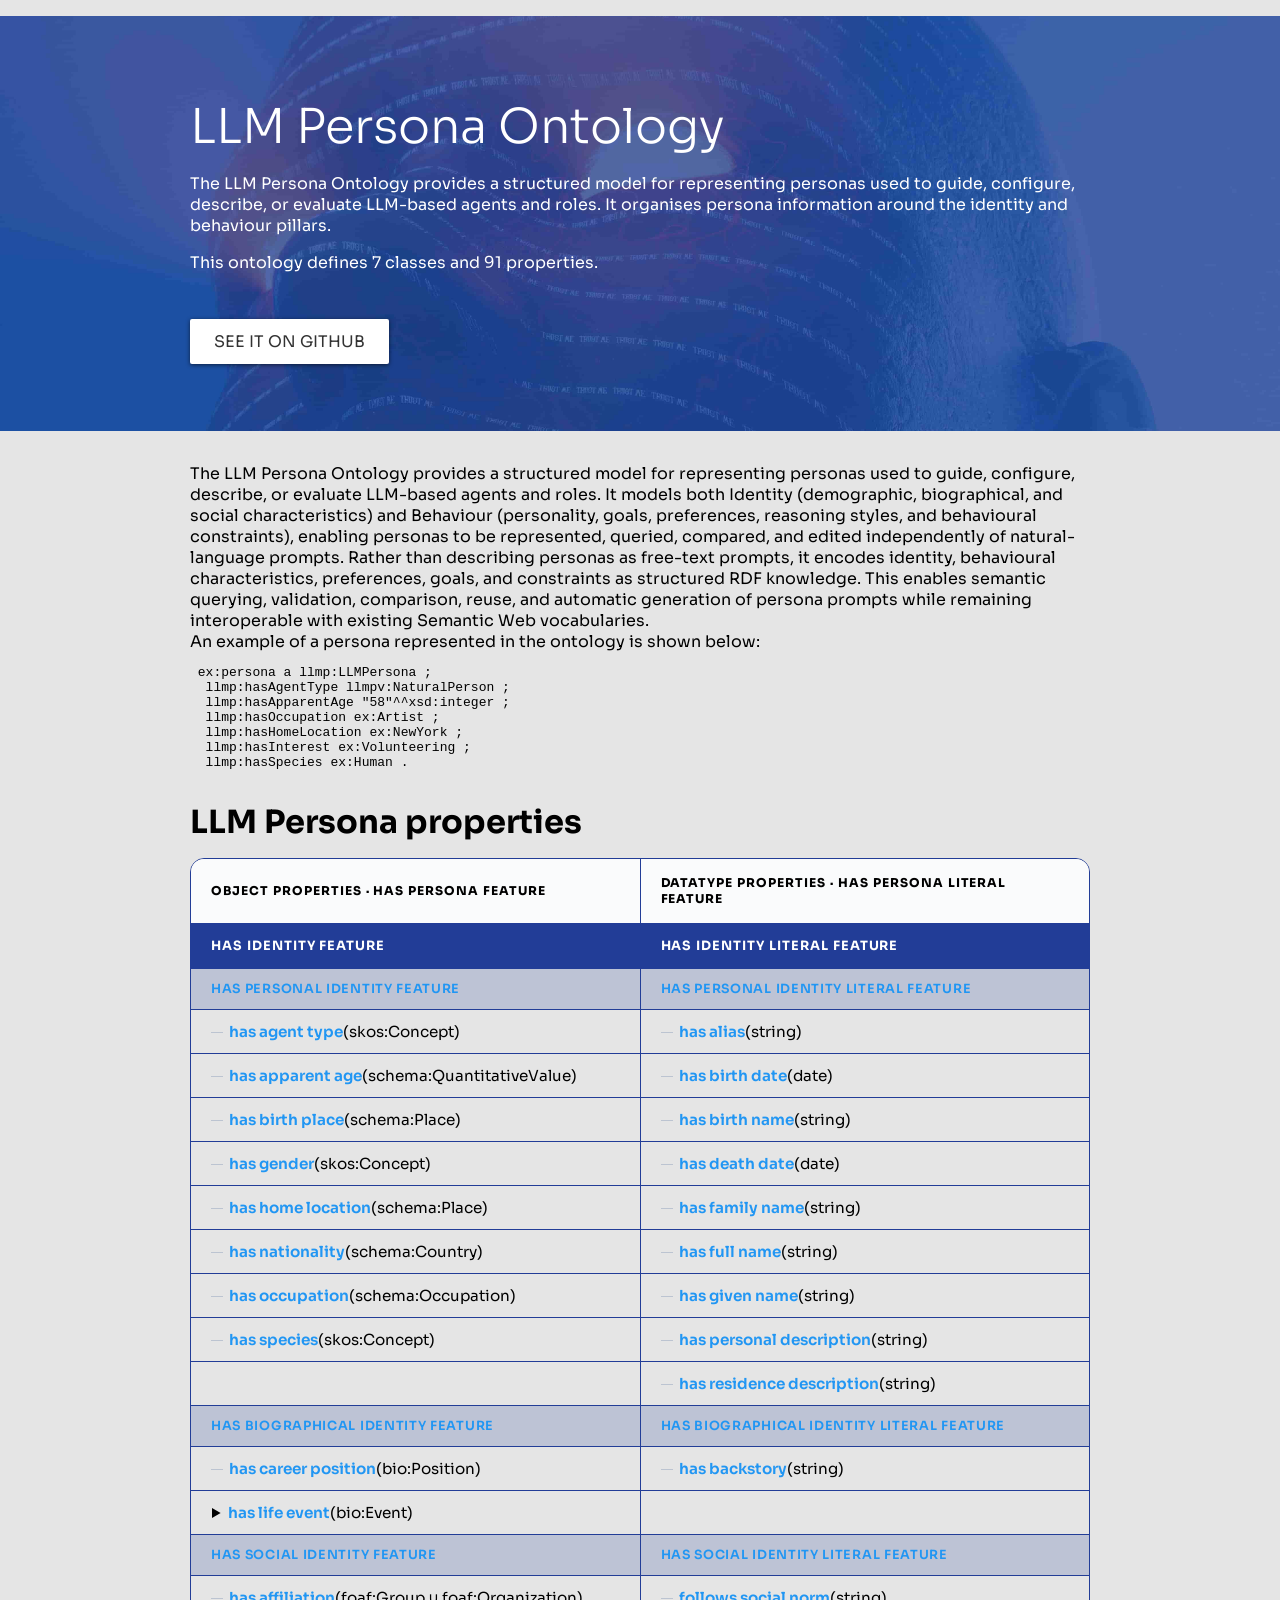
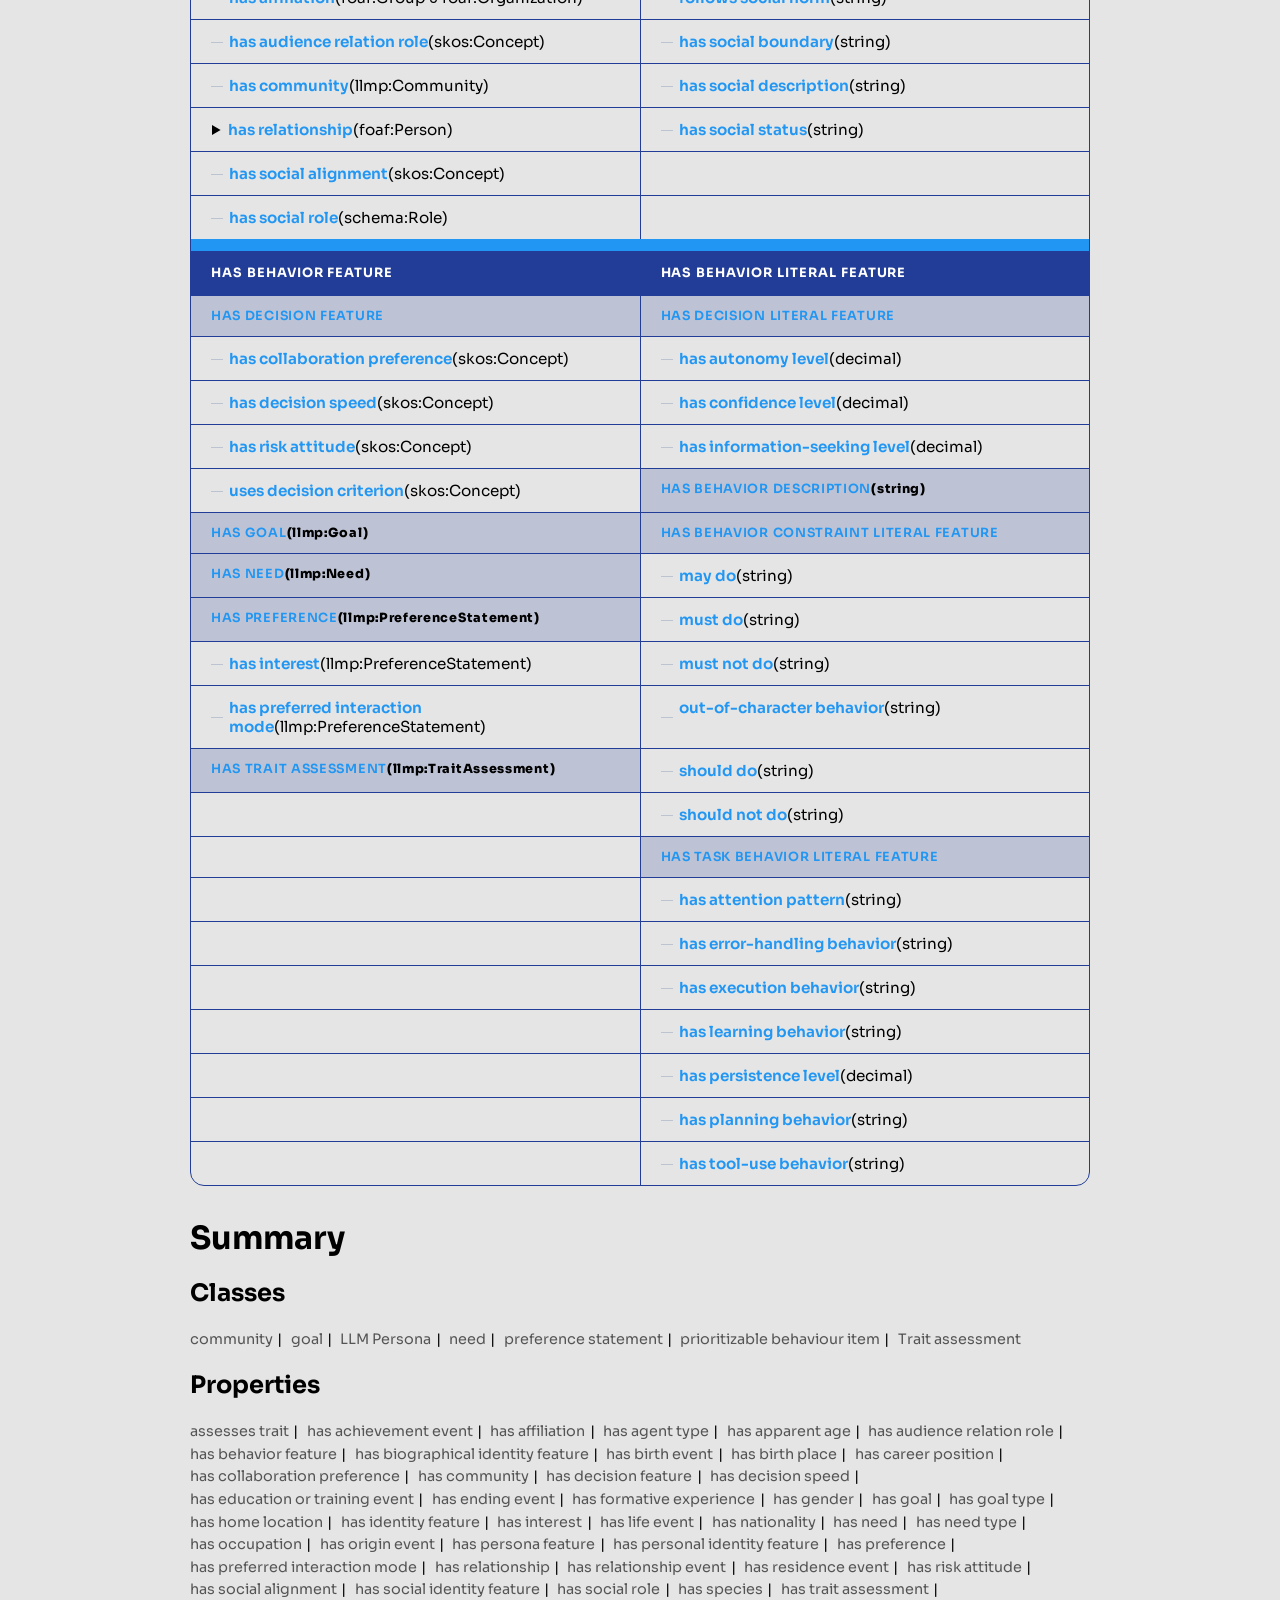
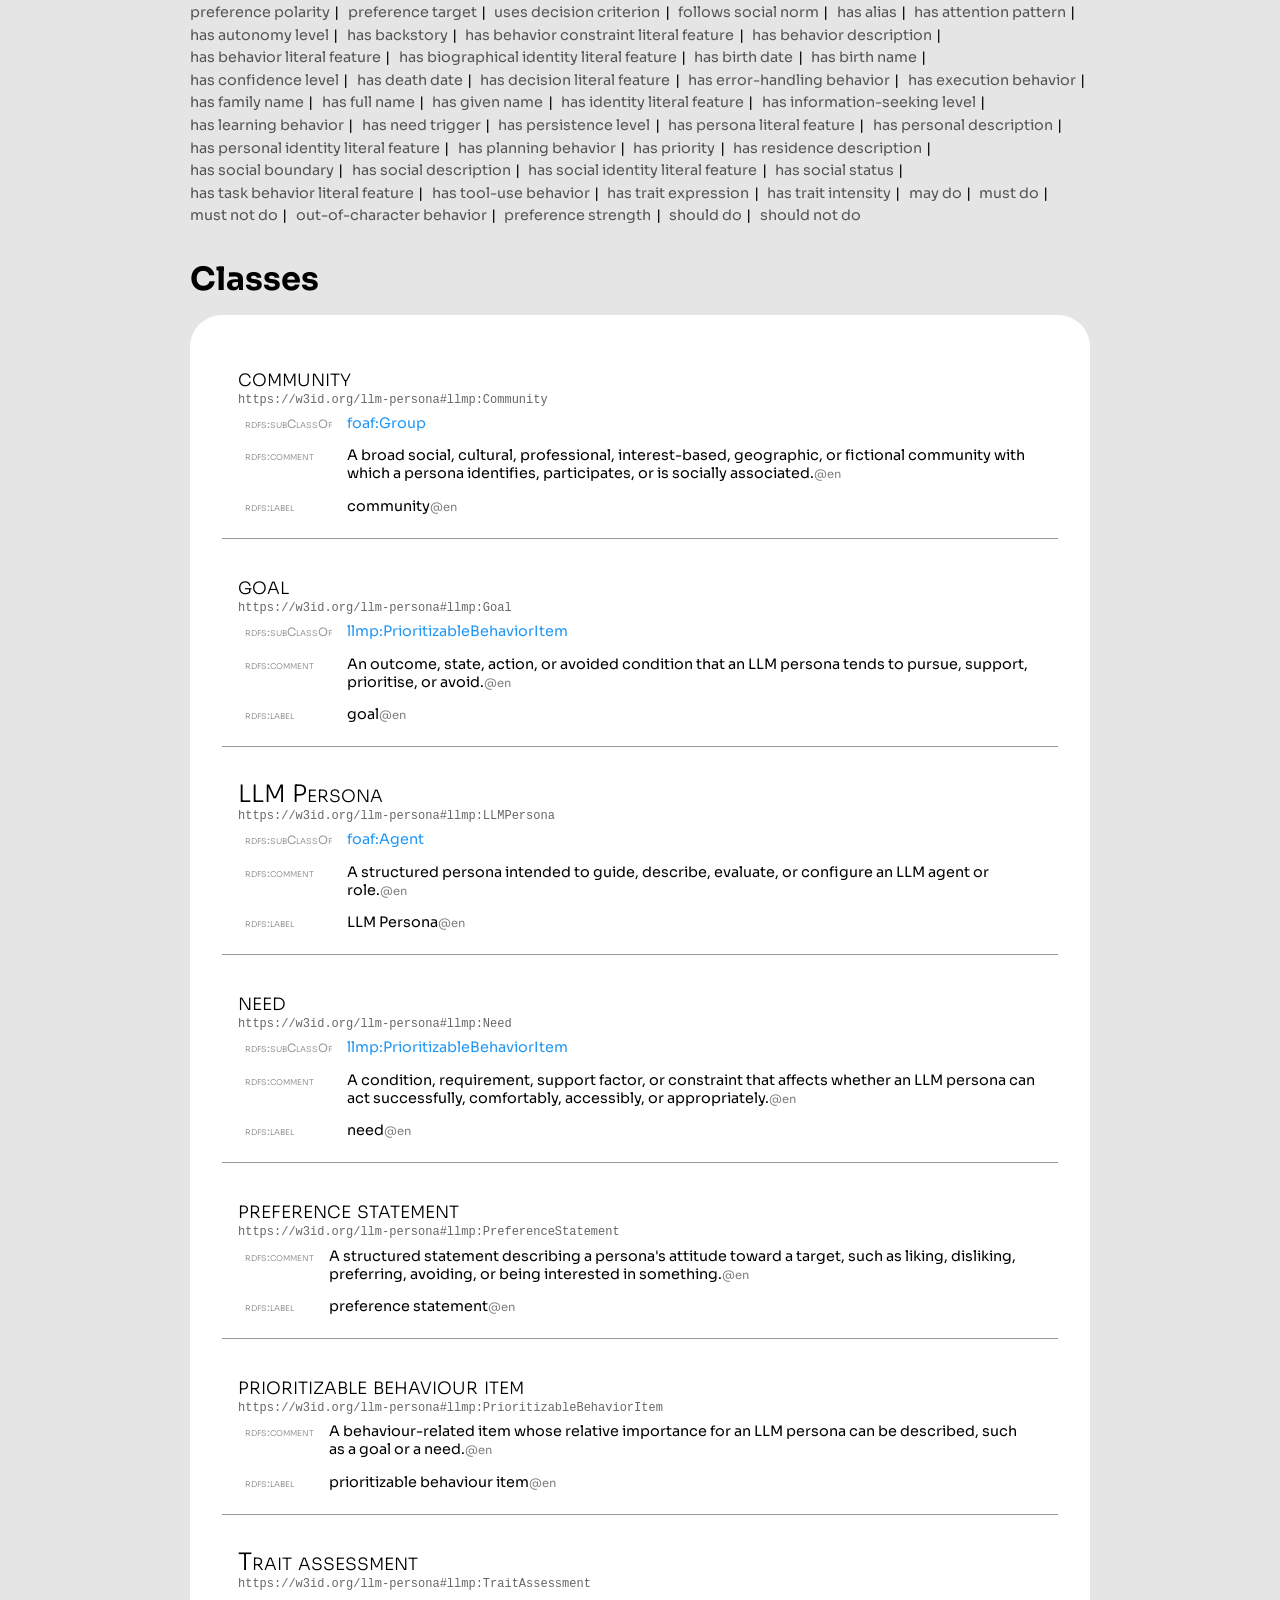
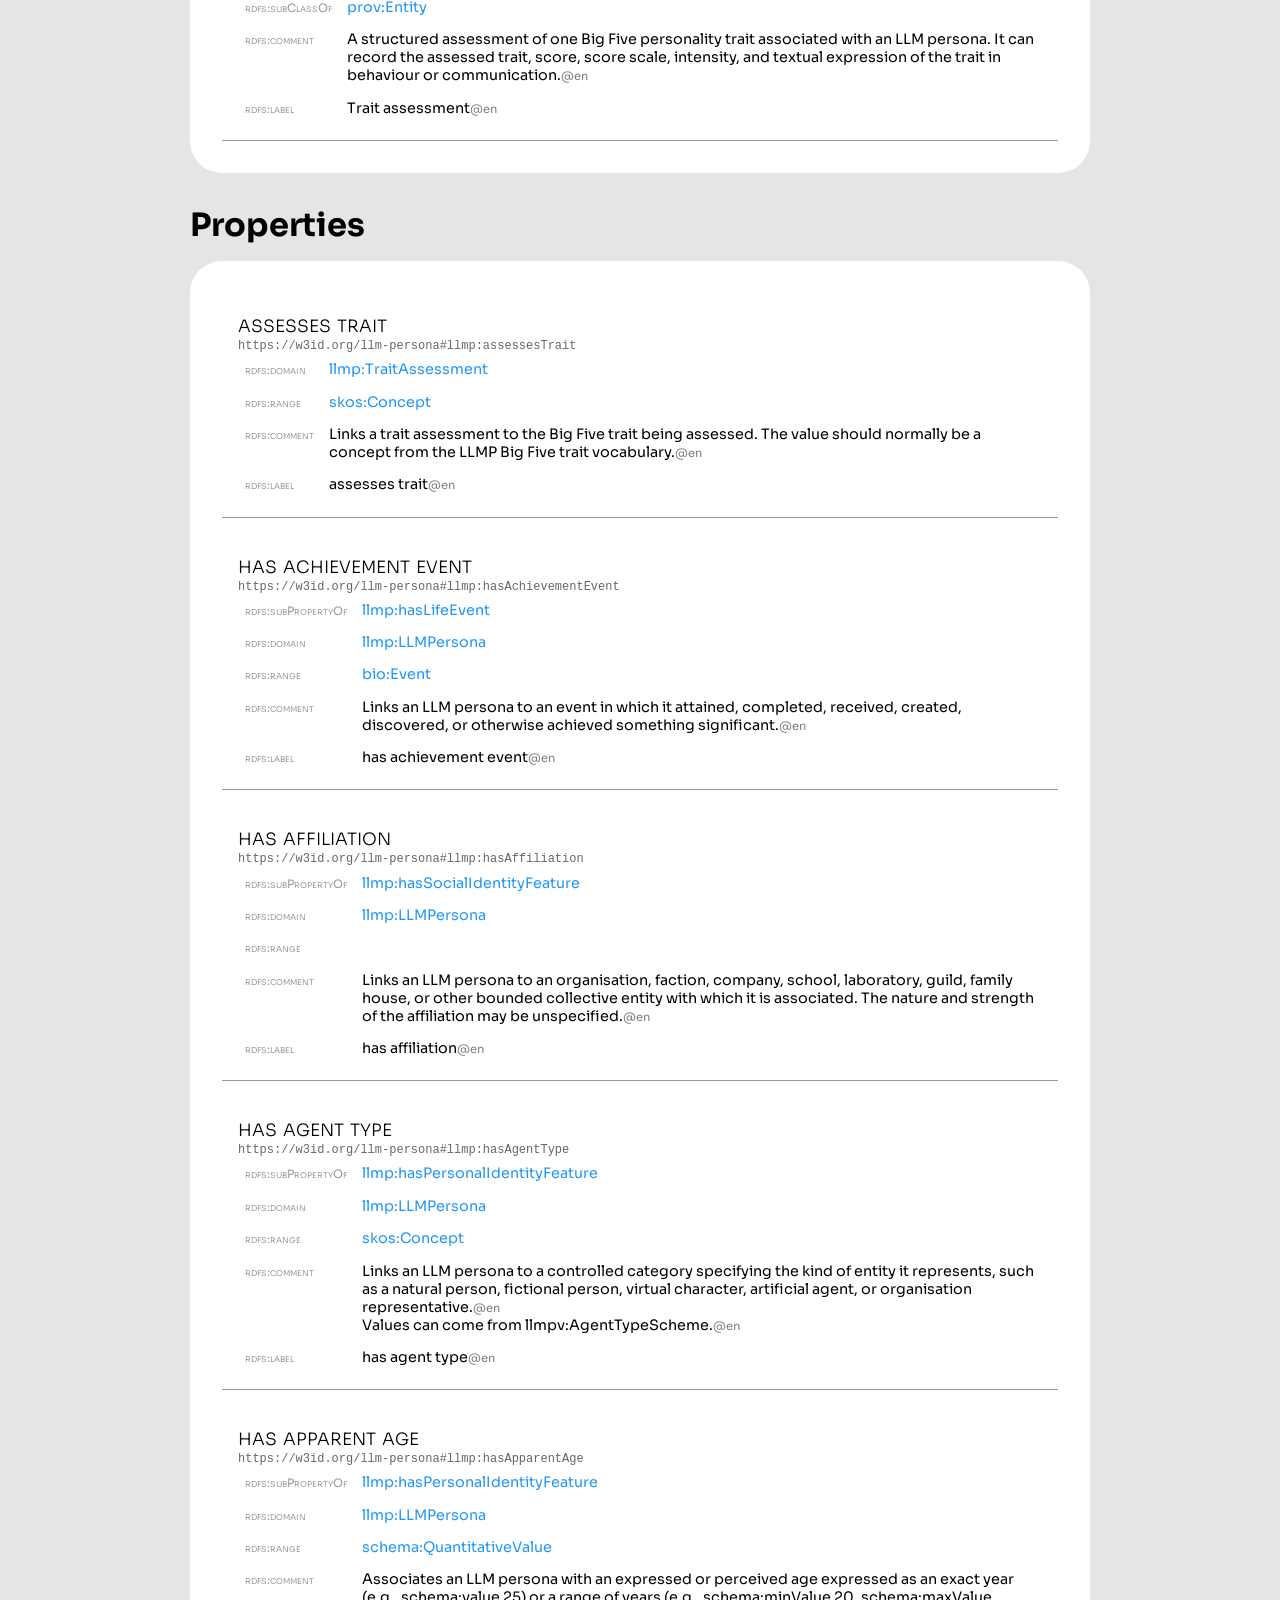
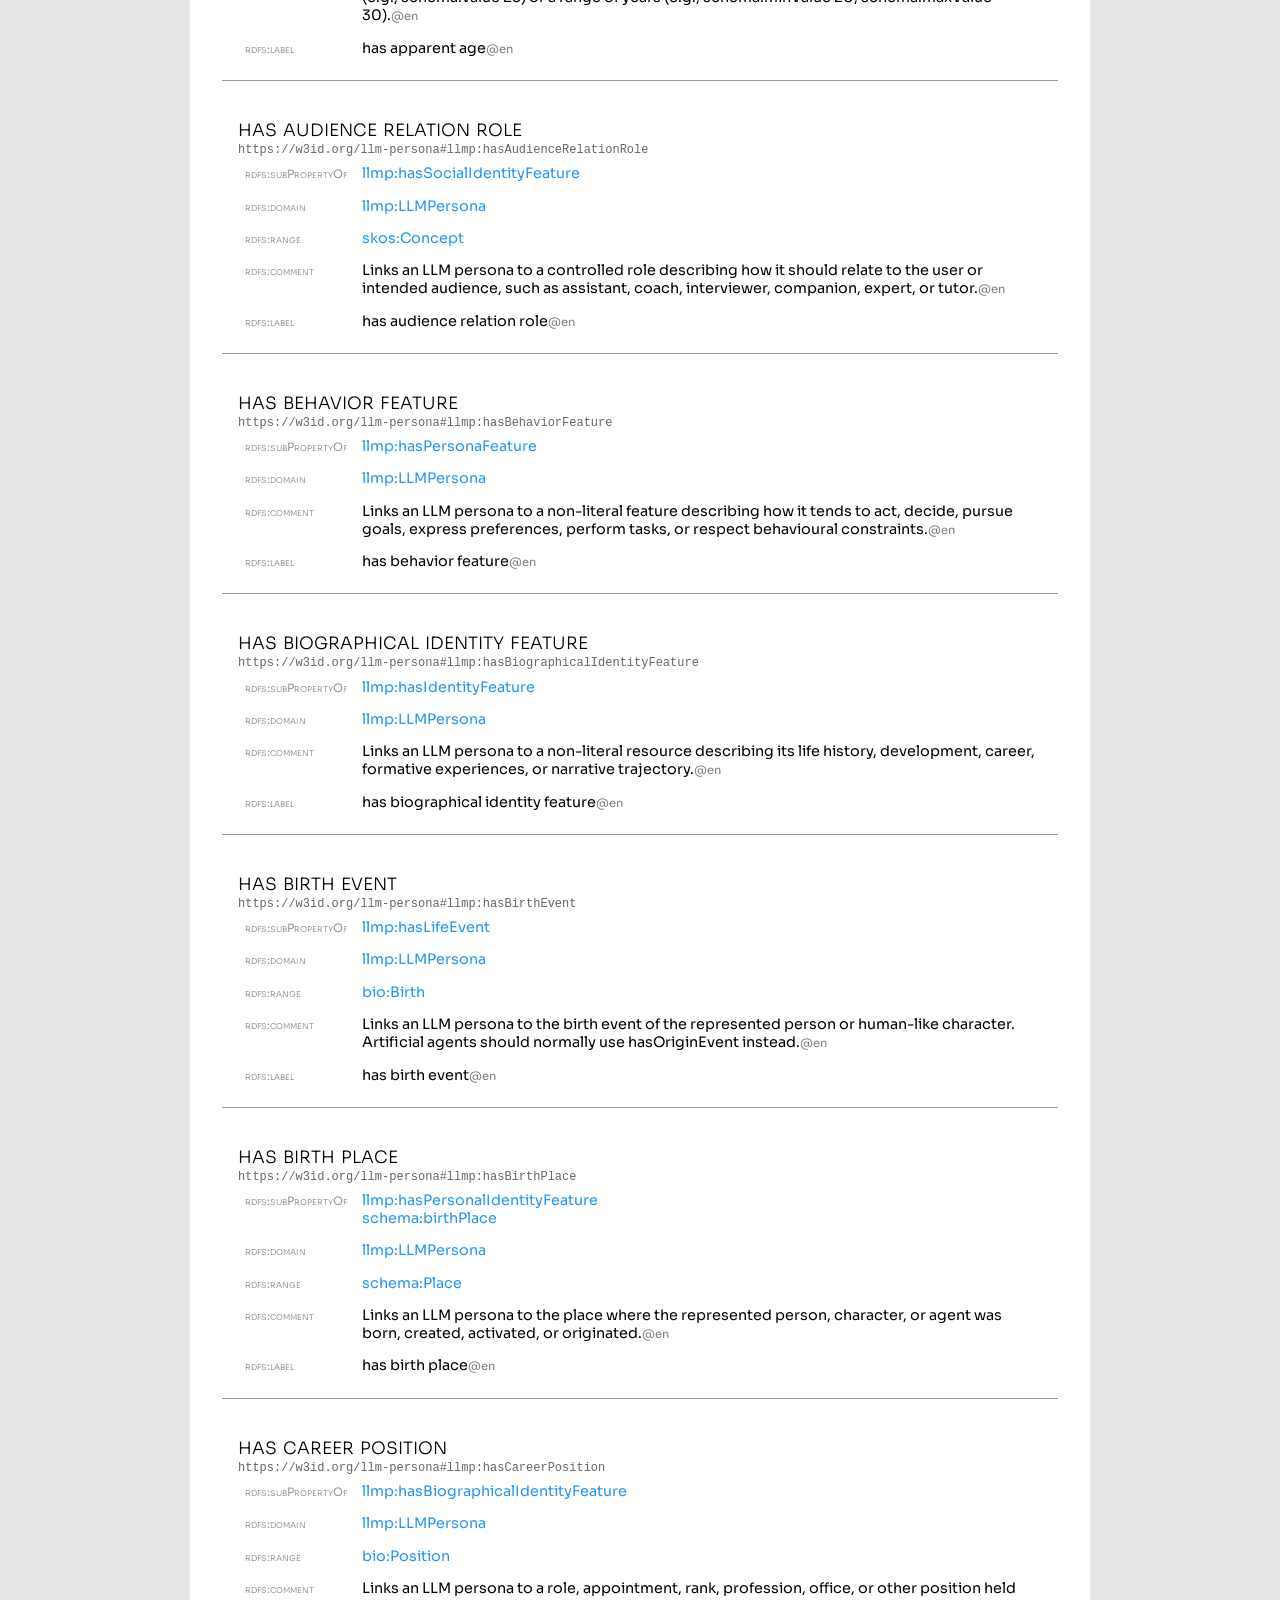
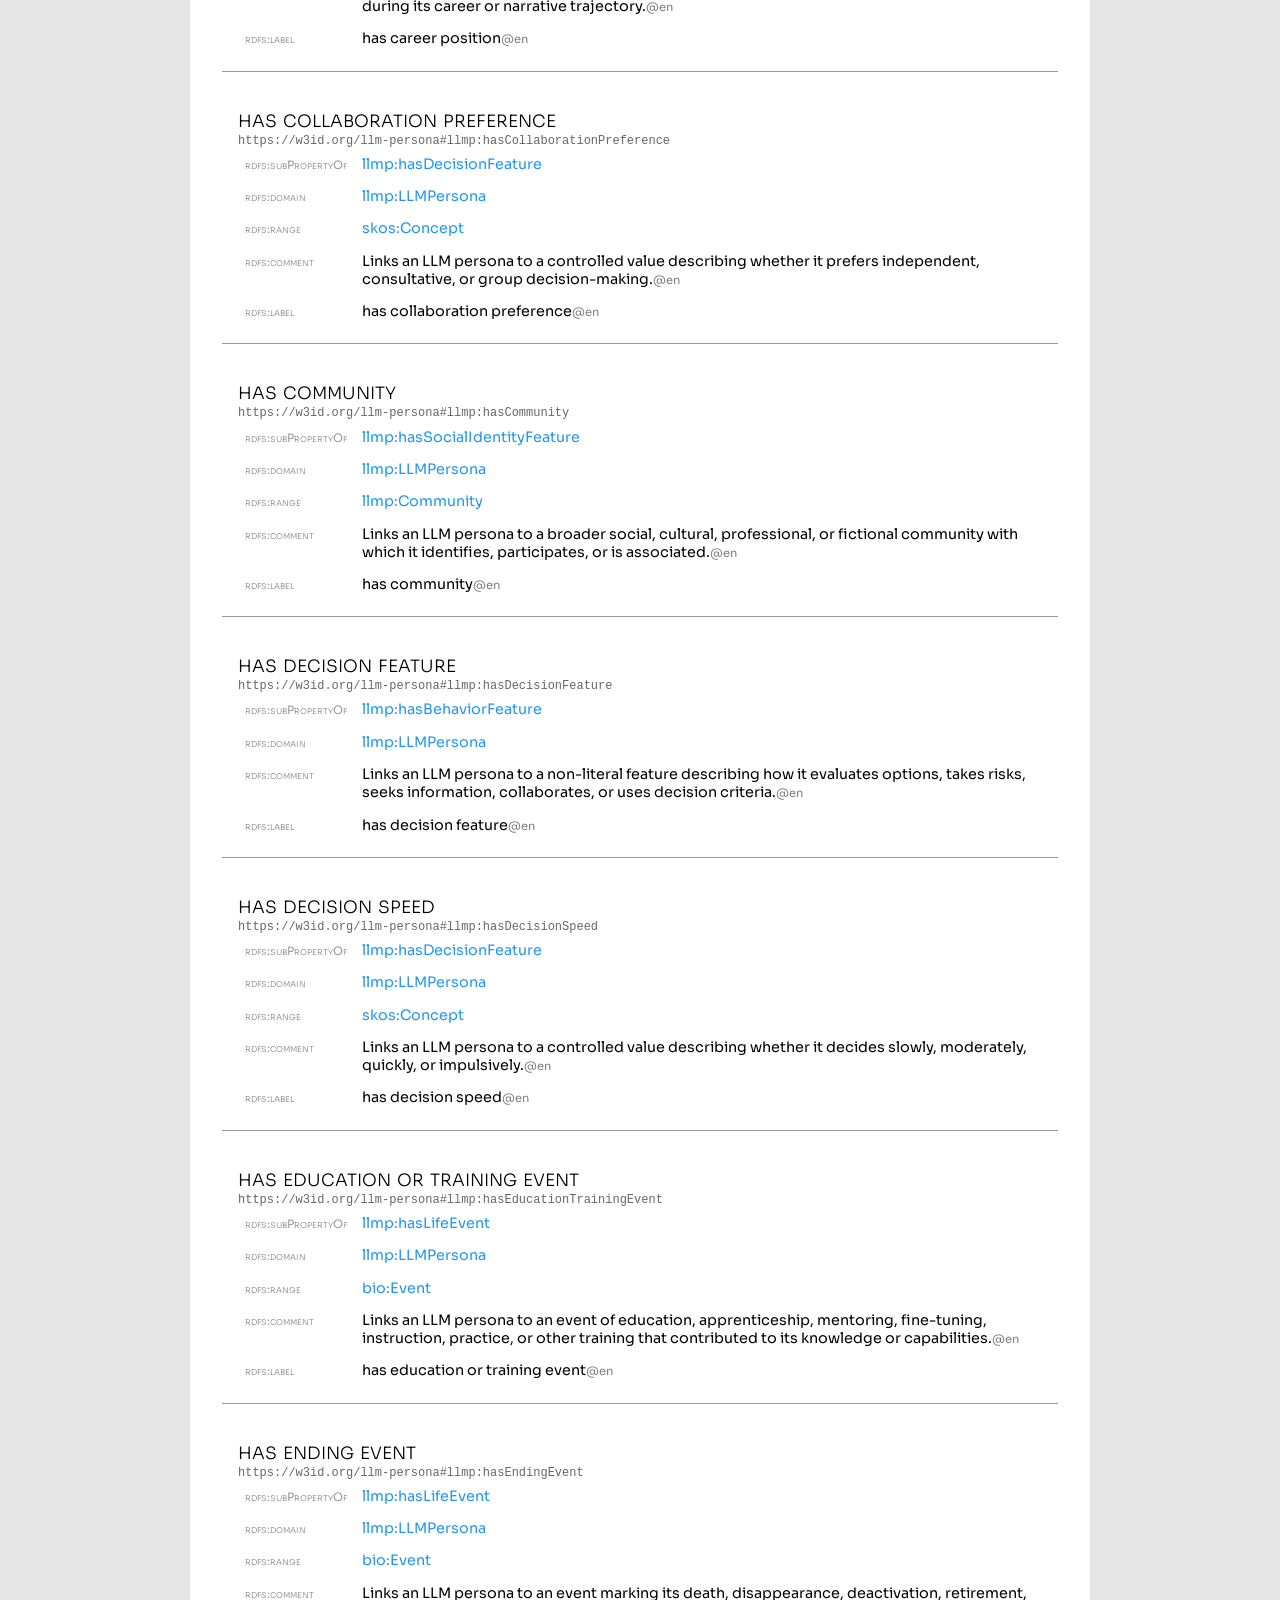
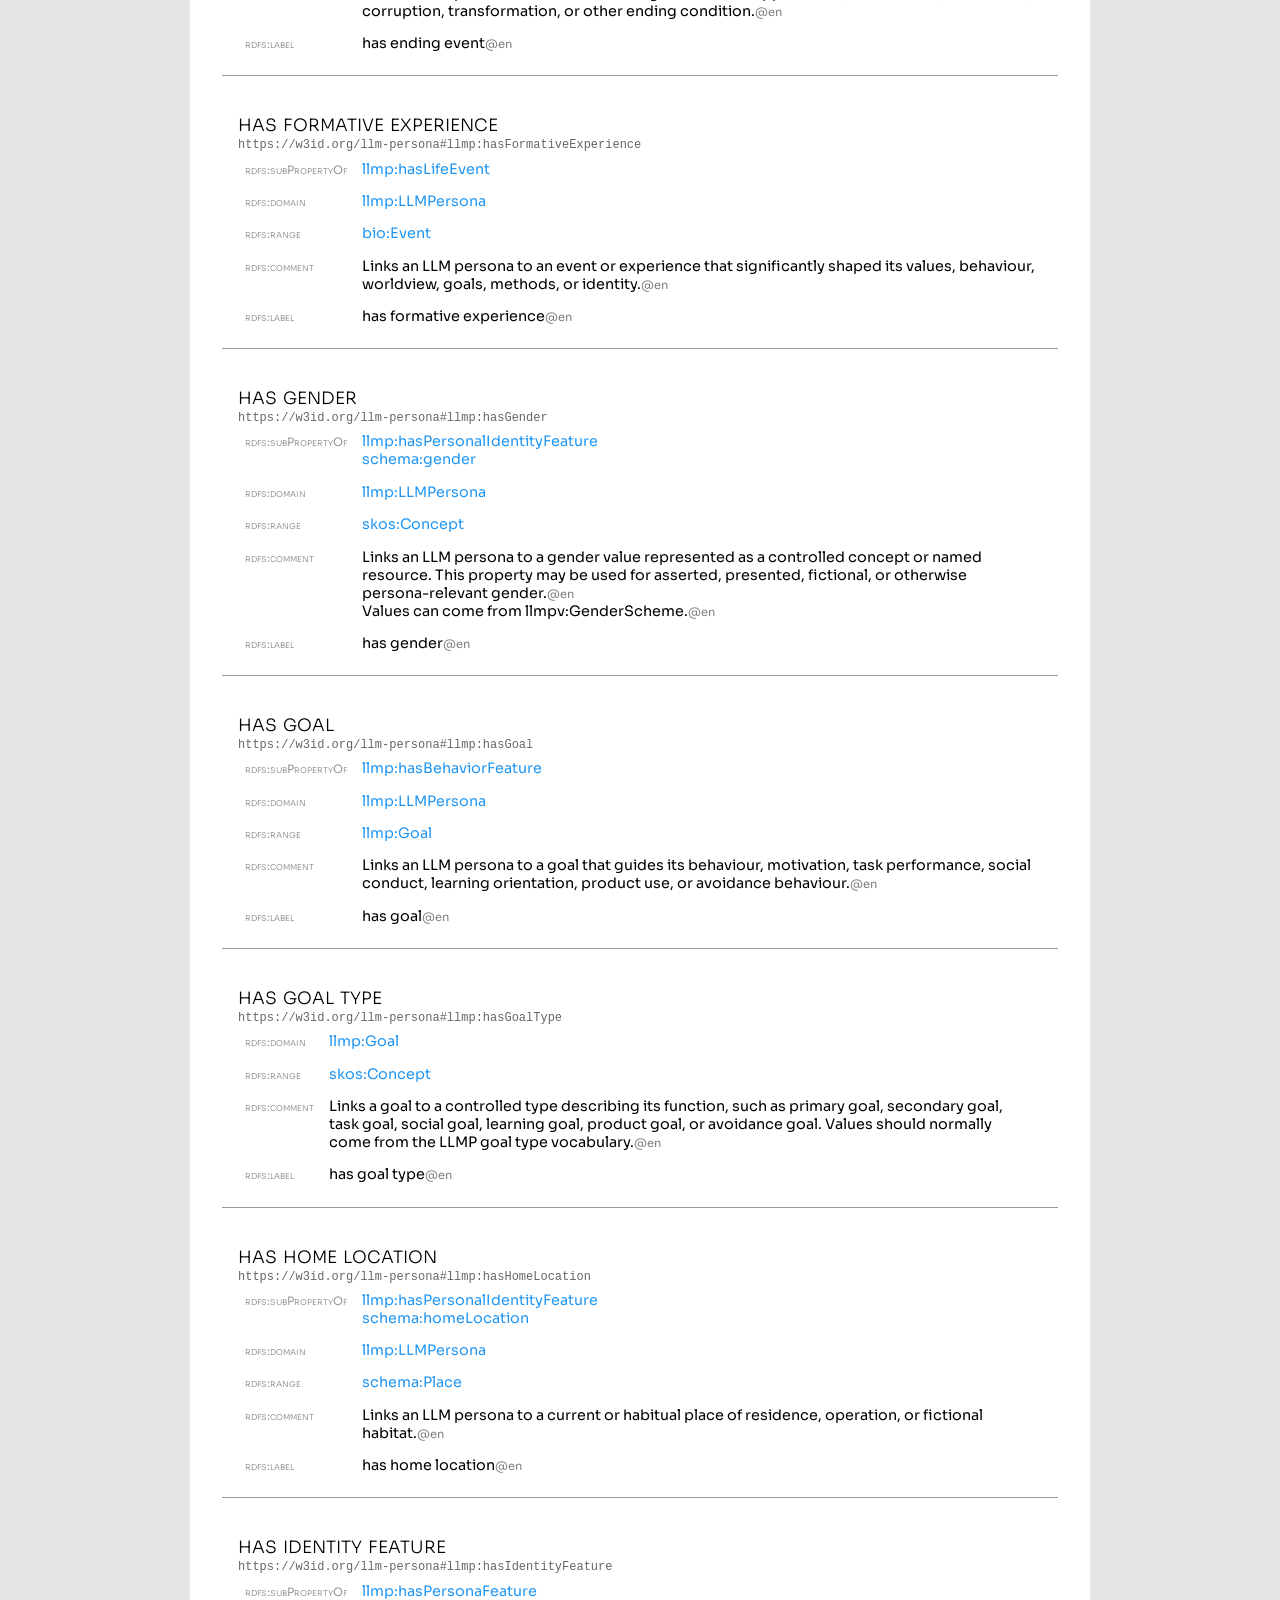
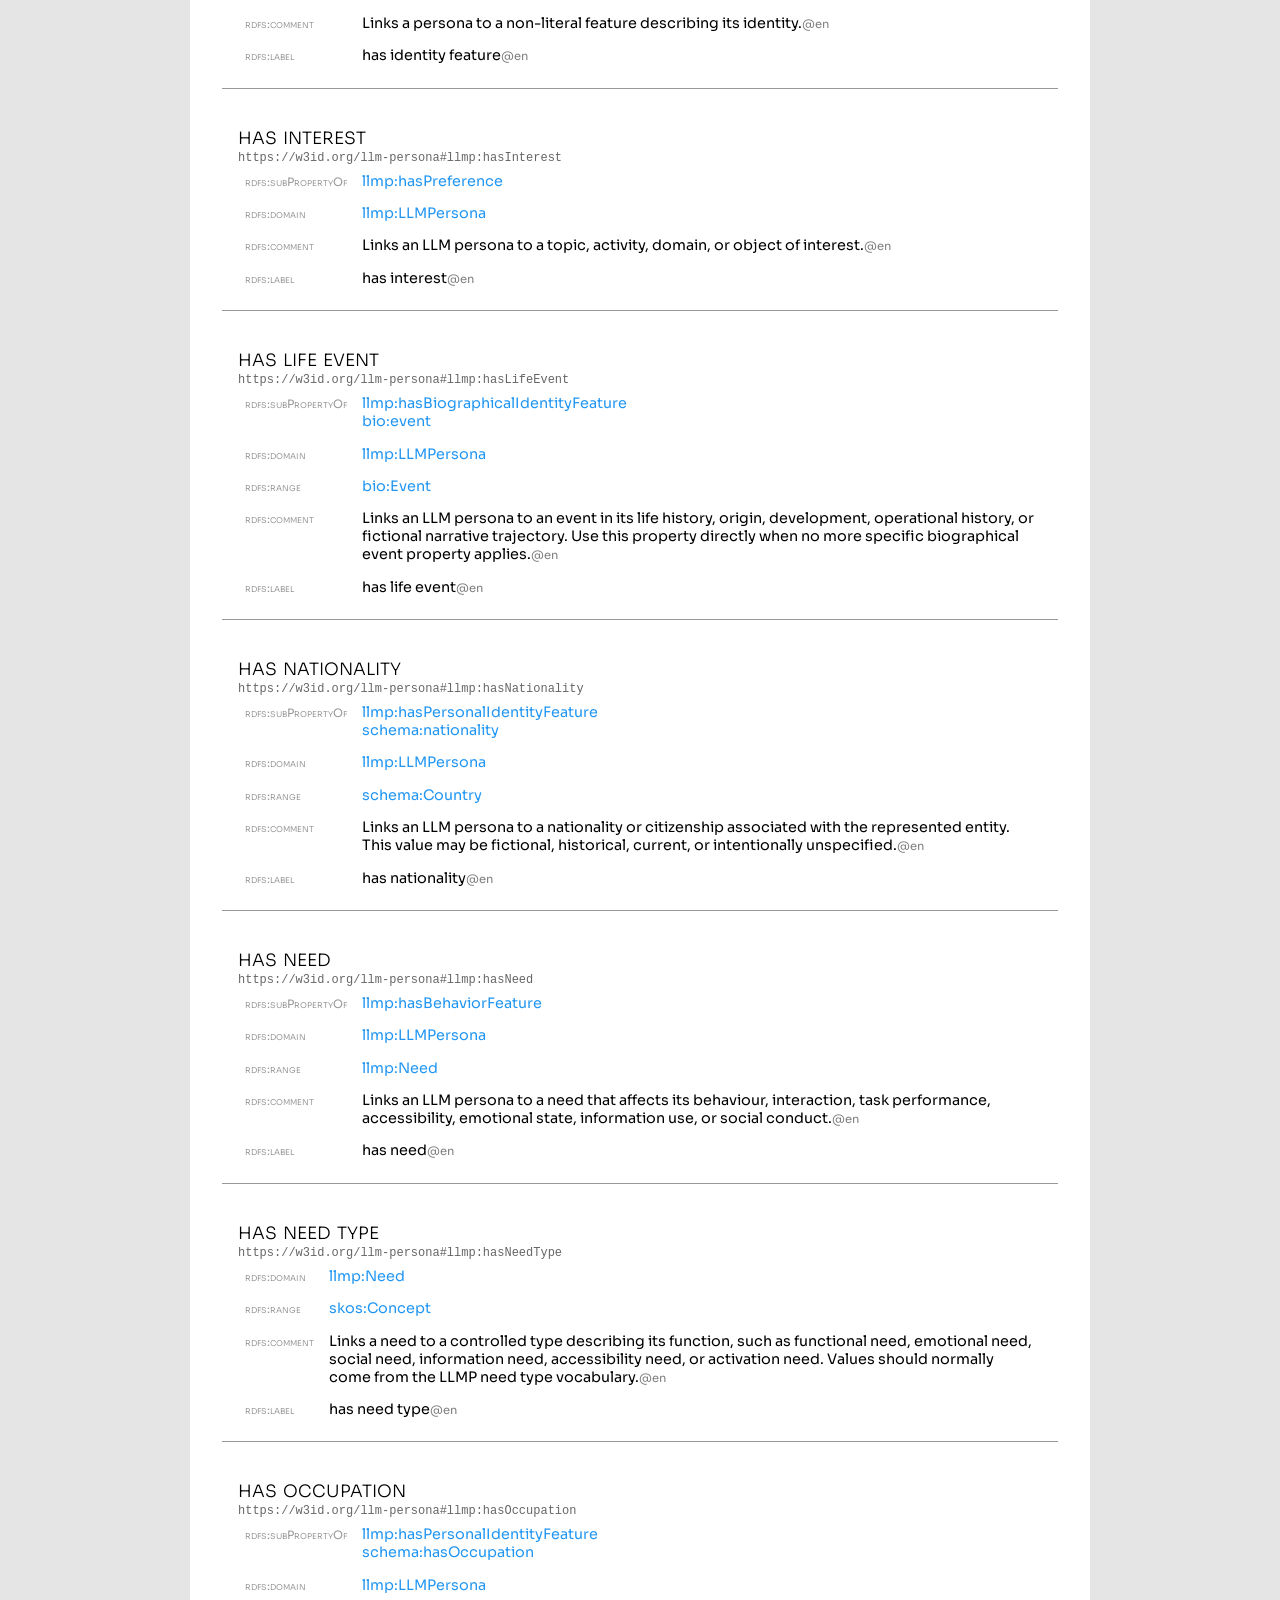
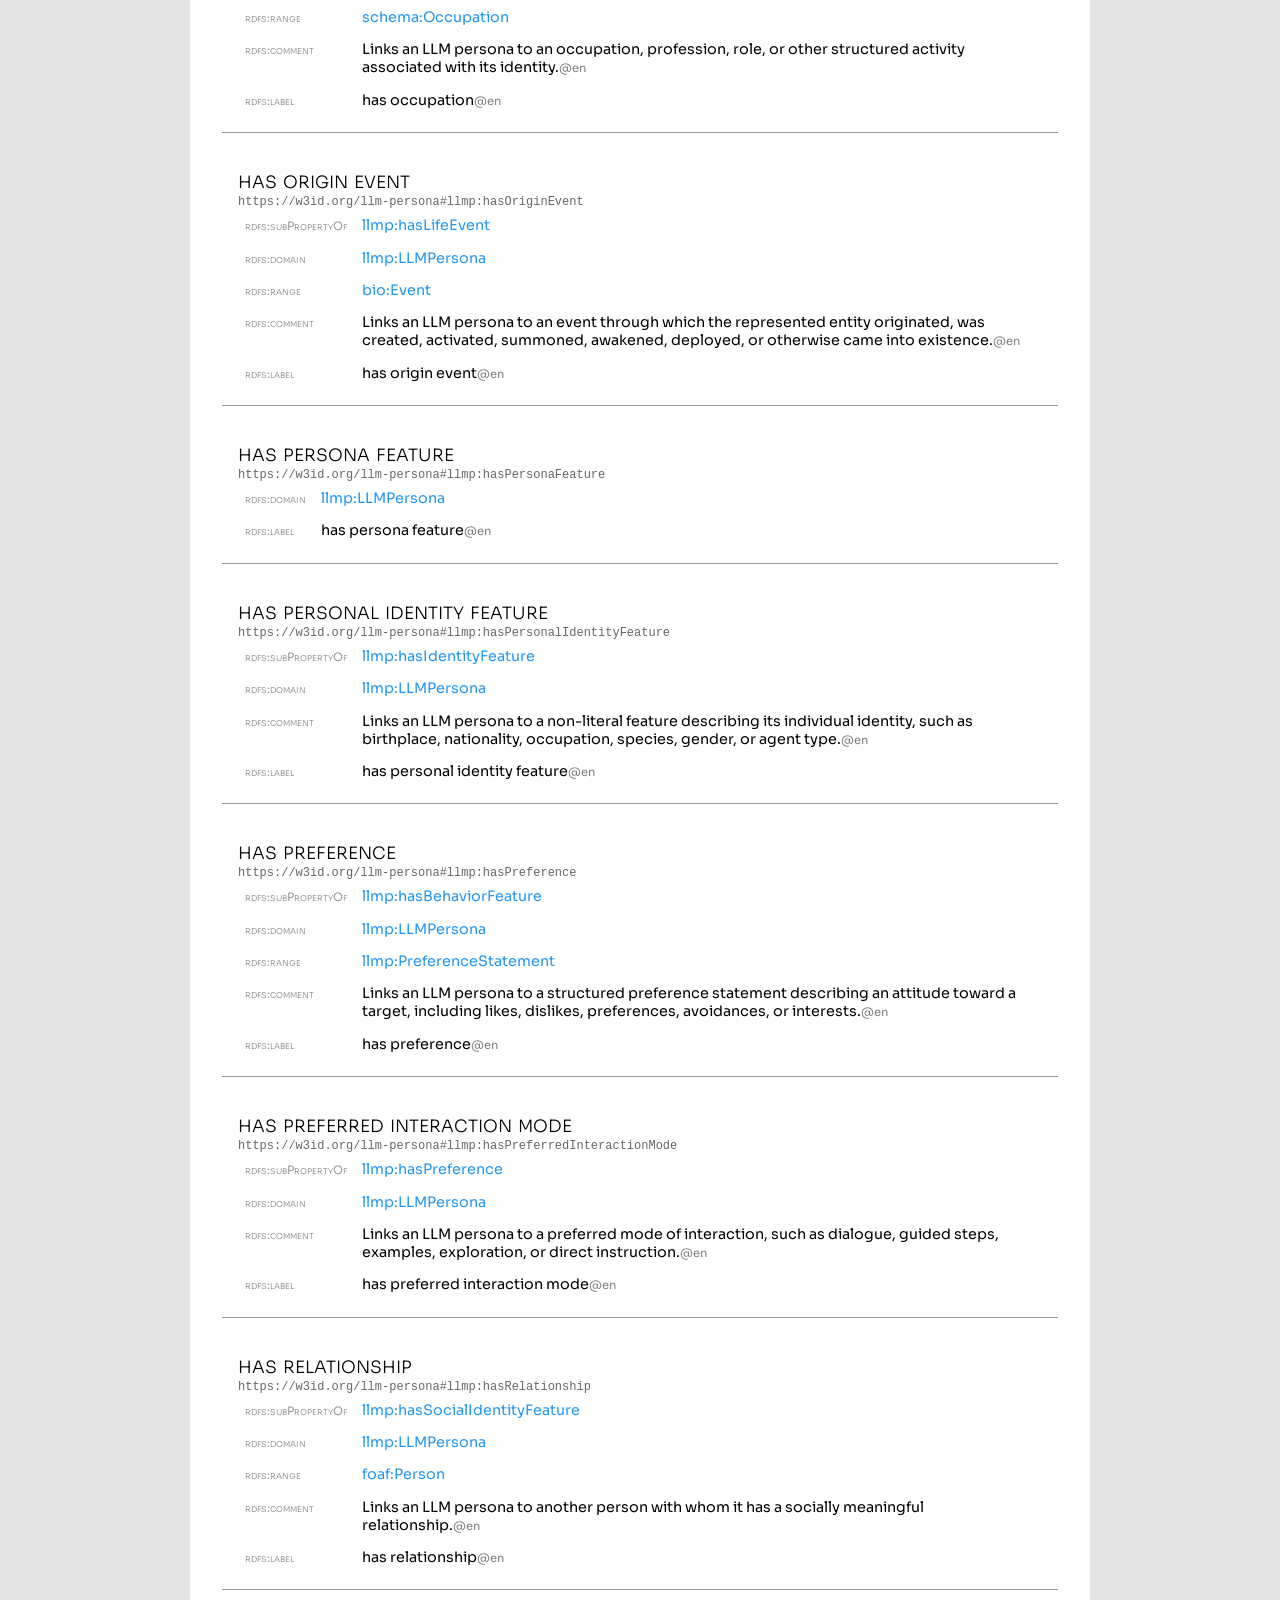
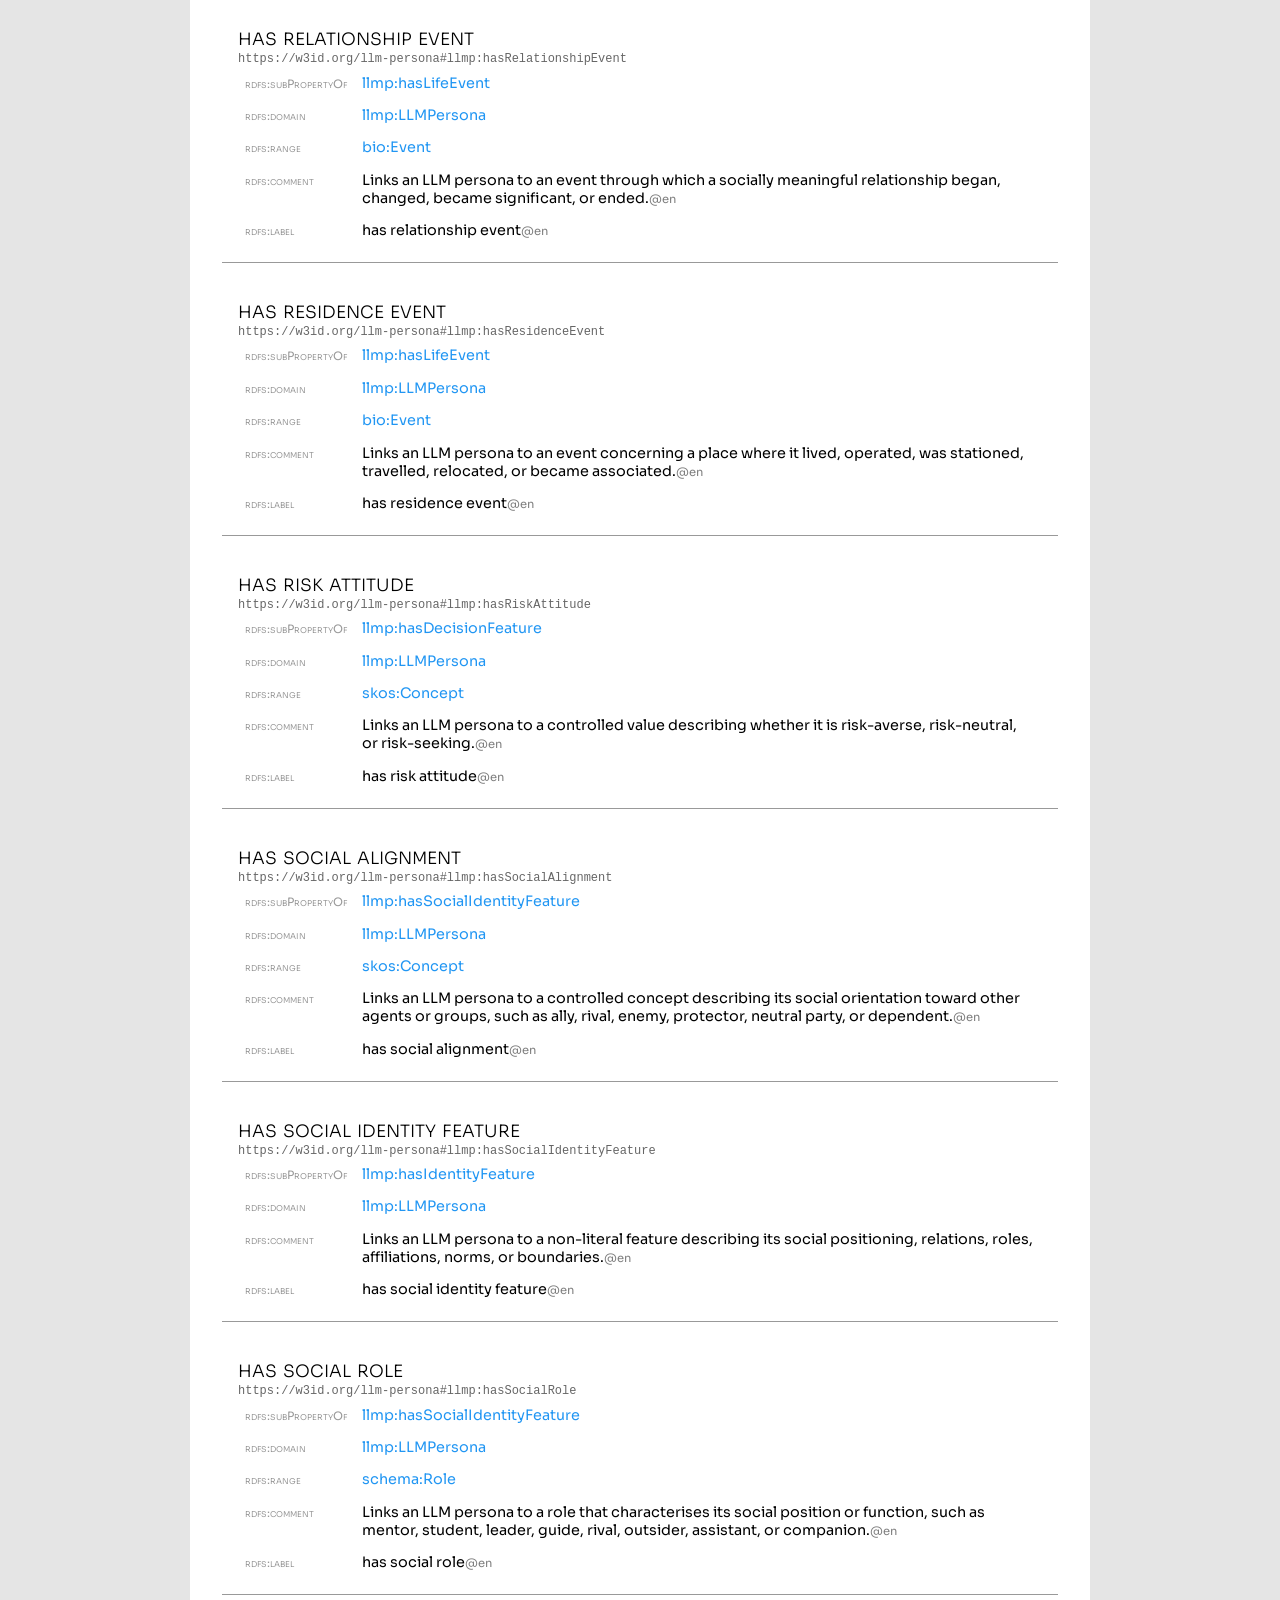
==== commit 50bbd27a: "include a table in the documentation" ====
--- a/docs/index.html
+++ b/docs/index.html
@@ -14,6 +14,233 @@
           <p>The LLM Persona Ontology provides a structured model for representing personas used to guide, configure, describe, or evaluate LLM-based agents and roles. It organises persona information around the identity and behaviour pillars.</p>
           <p>This ontology defines 7 classes and 91 properties.</p><a class="btn" href="https://github.com/D2KLab/llm_persona_ontology" rel="external" target="_blank"><span>See it on GitHub</span></a>
         </div>
+      </div>
+    </section>
+    <section>
+      The LLM Persona Ontology provides a structured model for representing personas used to guide, configure, describe, or evaluate LLM-based agents and roles. It models both Identity (demographic, biographical, and social characteristics) and Behaviour (personality, goals, preferences, reasoning styles, and behavioural constraints), enabling personas to be represented, queried, compared, and edited independently of natural-language prompts.
+      Rather than describing personas as free-text prompts, it encodes identity, behavioural characteristics, preferences, goals, and constraints as structured RDF knowledge. This enables semantic querying, validation, comparison, reuse, and automatic generation of persona prompts while remaining interoperable with existing Semantic Web vocabularies.<br>An example of a persona represented in the ontology is shown below:
+      <pre> ex:persona a llmp:LLMPersona ;
+  llmp:hasAgentType llmpv:NaturalPerson ;
+  llmp:hasApparentAge "58"^^xsd:integer ;
+  llmp:hasOccupation ex:Artist ;
+  llmp:hasHomeLocation ex:NewYork ;
+  llmp:hasInterest ex:Volunteering ;
+  llmp:hasSpecies ex:Human .</pre>
+    </section>
+    <h1>LLM Persona properties</h1>
+    <section>
+      <div class="table-shell">
+        <table aria-label="LLM Persona object and datatype property hierarchy">
+          <colgroup>
+            <col>
+            <col>
+          </colgroup>
+          <thead>
+            <tr>
+              <th>Object properties · has persona feature</th>
+              <th>Datatype properties · has persona literal feature</th>
+            </tr>
+          </thead>
+          <tbody>
+            <tr class="major-row">
+              <th><a href="#llmp:hasIdentityFeature">HAS IDENTITY FEATURE</a></th>
+              <th><a href="#llmp:hasIdentityLiteralFeature">HAS IDENTITY LITERAL FEATURE</a></th>
+            </tr>
+            <tr>
+              <td class="property-cell subgroup depth-0"><a class="property-link" href="#llmp:hasPersonalIdentityFeature" title="https://w3id.org/llm-persona/hasPersonalIdentityFeature">has personal identity feature</a></td>
+              <td class="property-cell subgroup depth-0"><a class="property-link" href="#llmp:hasPersonalIdentityLiteralFeature" title="https://w3id.org/llm-persona/hasPersonalIdentityLiteralFeature">has personal identity literal feature</a></td>
+            </tr>
+            <tr>
+              <td class="property-cell property depth-1"><a class="property-link" href="#llmp:hasAgentType" title="https://w3id.org/llm-persona/hasAgentType">has agent type</a><span class="range">(skos:Concept)</span></td>
+              <td class="property-cell property depth-1"><a class="property-link" href="#llmp:hasAlias" title="https://w3id.org/llm-persona/hasAlias">has alias</a><span class="range">(string)</span></td>
+            </tr>
+            <tr>
+              <td class="property-cell property depth-1"><a class="property-link" href="#llmp:hasApparentAge" title="https://w3id.org/llm-persona/hasApparentAge">has apparent age</a><span class="range">(schema:QuantitativeValue)</span></td>
+              <td class="property-cell property depth-1"><a class="property-link" href="#llmp:hasBirthDate" title="https://w3id.org/llm-persona/hasBirthDate">has birth date</a><span class="range">(date)</span></td>
+            </tr>
+            <tr>
+              <td class="property-cell property depth-1"><a class="property-link" href="#llmp:hasBirthPlace" title="https://w3id.org/llm-persona/hasBirthPlace">has birth place</a><span class="range">(schema:Place)</span></td>
+              <td class="property-cell property depth-1"><a class="property-link" href="#llmp:hasBirthName" title="https://w3id.org/llm-persona/hasBirthName">has birth name</a><span class="range">(string)</span></td>
+            </tr>
+            <tr>
+              <td class="property-cell property depth-1"><a class="property-link" href="#llmp:hasGender" title="https://w3id.org/llm-persona/hasGender">has gender</a><span class="range">(skos:Concept)</span></td>
+              <td class="property-cell property depth-1"><a class="property-link" href="#llmp:hasDeathDate" title="https://w3id.org/llm-persona/hasDeathDate">has death date</a><span class="range">(date)</span></td>
+            </tr>
+            <tr>
+              <td class="property-cell property depth-1"><a class="property-link" href="#llmp:hasHomeLocation" title="https://w3id.org/llm-persona/hasHomeLocation">has home location</a><span class="range">(schema:Place)</span></td>
+              <td class="property-cell property depth-1"><a class="property-link" href="#llmp:hasFamilyName" title="https://w3id.org/llm-persona/hasFamilyName">has family name</a><span class="range">(string)</span></td>
+            </tr>
+            <tr>
+              <td class="property-cell property depth-1"><a class="property-link" href="#llmp:hasNationality" title="https://w3id.org/llm-persona/hasNationality">has nationality</a><span class="range">(schema:Country)</span></td>
+              <td class="property-cell property depth-1"><a class="property-link" href="#llmp:hasFullName" title="https://w3id.org/llm-persona/hasFullName">has full name</a><span class="range">(string)</span></td>
+            </tr>
+            <tr>
+              <td class="property-cell property depth-1"><a class="property-link" href="#llmp:hasOccupation" title="https://w3id.org/llm-persona/hasOccupation">has occupation</a><span class="range">(schema:Occupation)</span></td>
+              <td class="property-cell property depth-1"><a class="property-link" href="#llmp:hasGivenName" title="https://w3id.org/llm-persona/hasGivenName">has given name</a><span class="range">(string)</span></td>
+            </tr>
+            <tr>
+              <td class="property-cell property depth-1"><a class="property-link" href="#llmp:hasSpecies" title="https://w3id.org/llm-persona/hasSpecies">has species</a><span class="range">(skos:Concept)</span></td>
+              <td class="property-cell property depth-1"><a class="property-link" href="#llmp:hasPersonalDescription" title="https://w3id.org/llm-persona/hasPersonalDescription">has personal description</a><span class="range">(string)</span></td>
+            </tr>
+            <tr>
+              <td class="empty" aria-hidden="true"></td>
+              <td class="property-cell property depth-1"><a class="property-link" href="#llmp:hasResidenceDescription" title="https://w3id.org/llm-persona/hasResidenceDescription">has residence description</a><span class="range">(string)</span></td>
+            </tr>
+            <tr>
+              <td class="property-cell subgroup depth-0"><a class="property-link" href="#llmp:hasBiographicalIdentityFeature" title="https://w3id.org/llm-persona/hasBiographicalIdentityFeature">has biographical identity feature</a></td>
+              <td class="property-cell subgroup depth-0"><a class="property-link" href="#llmp:hasBiographicalIdentityLiteralFeature" title="https://w3id.org/llm-persona/hasBiographicalIdentityLiteralFeature">has biographical identity literal feature</a></td>
+            </tr>
+            <tr>
+              <td class="property-cell property depth-1"><a class="property-link" href="#llmp:hasCareerPosition" title="https://w3id.org/llm-persona/hasCareerPosition">has career position</a><span class="range">(bio:Position)</span></td>
+              <td class="property-cell property depth-1"><a class="property-link" href="#llmp:hasBackstory" title="https://w3id.org/llm-persona/hasBackstory">has backstory</a><span class="range">(string)</span></td>
+            </tr>
+            <tr>
+              <td class="property-cell collapsible depth-1">
+                <details>
+                  <summary><a class="property-link" href="#llmp:hasLifeEvent" title="https://w3id.org/llm-persona/hasLifeEvent">has life event</a><span class="range">(bio:Event)</span></summary>
+                  <ul class="nested-properties">
+                    <li><a class="property-link" href="#llmp:hasAchievementEvent" title="https://w3id.org/llm-persona/hasAchievementEvent">has achievement event</a><span class="range">(bio:Event)</span></li>
+                    <li><a class="property-link" href="#llmp:hasBirthEvent" title="https://w3id.org/llm-persona/hasBirthEvent">has birth event</a><span class="range">(bio:Birth)</span></li>
+                    <li><a class="property-link" href="#llmp:hasEducationTrainingEvent" title="https://w3id.org/llm-persona/hasEducationTrainingEvent">has education or training event</a><span class="range">(bio:Event)</span></li>
+                    <li><a class="property-link" href="#llmp:hasEndingEvent" title="https://w3id.org/llm-persona/hasEndingEvent">has ending event</a><span class="range">(bio:Event)</span></li>
+                    <li><a class="property-link" href="#llmp:hasFormativeExperience" title="https://w3id.org/llm-persona/hasFormativeExperience">has formative experience</a><span class="range">(bio:Event)</span></li>
+                    <li><a class="property-link" href="#llmp:hasOriginEvent" title="https://w3id.org/llm-persona/hasOriginEvent">has origin event</a><span class="range">(bio:Event)</span></li>
+                    <li><a class="property-link" href="#llmp:hasRelationshipEvent" title="https://w3id.org/llm-persona/hasRelationshipEvent">has relationship event</a><span class="range">(bio:Event)</span></li>
+                    <li><a class="property-link" href="#llmp:hasResidenceEvent" title="https://w3id.org/llm-persona/hasResidenceEvent">has residence event</a><span class="range">(bio:Event)</span></li>
+                  </ul>
+                </details>
+              </td>
+              <td class="empty" aria-hidden="true"></td>
+            </tr>
+            <tr>
+              <td class="property-cell subgroup depth-0"><a class="property-link" href="#llmp:hasSocialIdentityFeature" title="https://w3id.org/llm-persona/hasSocialIdentityFeature">has social identity feature</a></td>
+              <td class="property-cell subgroup depth-0"><a class="property-link" href="#llmp:hasSocialIdentityLiteralFeature" title="https://w3id.org/llm-persona/hasSocialIdentityLiteralFeature">has social identity literal feature</a></td>
+            </tr>
+            <tr>
+              <td class="property-cell property depth-1"><a class="property-link" href="#llmp:hasAffiliation" title="https://w3id.org/llm-persona/hasAffiliation">has affiliation</a><span class="range">(foaf:Group ∪ foaf:Organization)</span></td>
+              <td class="property-cell property depth-1"><a class="property-link" href="#llmp:followsSocialNorm" title="https://w3id.org/llm-persona/followsSocialNorm">follows social norm</a><span class="range">(string)</span></td>
+            </tr>
+            <tr>
+              <td class="property-cell property depth-1"><a class="property-link" href="#llmp:hasAudienceRelationRole" title="https://w3id.org/llm-persona/hasAudienceRelationRole">has audience relation role</a><span class="range">(skos:Concept)</span></td>
+              <td class="property-cell property depth-1"><a class="property-link" href="#llmp:hasSocialBoundary" title="https://w3id.org/llm-persona/hasSocialBoundary">has social boundary</a><span class="range">(string)</span></td>
+            </tr>
+            <tr>
+              <td class="property-cell property depth-1"><a class="property-link" href="#llmp:hasCommunity" title="https://w3id.org/llm-persona/hasCommunity">has community</a><span class="range">(llmp:Community)</span></td>
+              <td class="property-cell property depth-1"><a class="property-link" href="#llmp:hasSocialDescription" title="https://w3id.org/llm-persona/hasSocialDescription">has social description</a><span class="range">(string)</span></td>
+            </tr>
+            <tr>
+              <td class="property-cell collapsible depth-1">
+                <details>
+                  <summary><a class="property-link" href="#llmp:hasRelationship" title="https://w3id.org/llm-persona/hasRelationship">has relationship</a><span class="range">(foaf:Person)</span></summary>
+                  <ul class="nested-properties">
+                    <li><a class="property-link" href="http://purl.org/vocab/relationship/childOf" title="http://purl.org/vocab/relationship/childOf">childOf</a><span class="range" title="Range inherited from a superproperty">(foaf:Person)</span></li>
+                    <li><a class="property-link" href="http://purl.org/vocab/relationship/collaboratesWith" title="http://purl.org/vocab/relationship/collaboratesWith">collaboratesWith</a><span class="range" title="Range inherited from a superproperty">(foaf:Person)</span></li>
+                    <li><a class="property-link" href="http://purl.org/vocab/relationship/friendOf" title="http://purl.org/vocab/relationship/friendOf">friendOf</a><span class="range" title="Range inherited from a superproperty">(foaf:Person)</span></li>
+                    <li><a class="property-link" href="http://purl.org/vocab/relationship/mentorOf" title="http://purl.org/vocab/relationship/mentorOf">mentorOf</a><span class="range" title="Range inherited from a superproperty">(foaf:Person)</span></li>
+                    <li><a class="property-link" href="http://purl.org/vocab/relationship/parentOf" title="http://purl.org/vocab/relationship/parentOf">parentOf</a><span class="range" title="Range inherited from a superproperty">(foaf:Person)</span></li>
+                    <li><a class="property-link" href="http://purl.org/vocab/relationship/siblingOf" title="http://purl.org/vocab/relationship/siblingOf">siblingOf</a><span class="range" title="Range inherited from a superproperty">(foaf:Person)</span></li>
+                    <li><a class="property-link" href="http://purl.org/vocab/relationship/spouseOf" title="http://purl.org/vocab/relationship/spouseOf">spouseOf</a><span class="range" title="Range inherited from a superproperty">(foaf:Person)</span></li>
+                  </ul>
+                </details>
+              </td>
+              <td class="property-cell property depth-1"><a class="property-link" href="#llmp:hasSocialStatus" title="https://w3id.org/llm-persona/hasSocialStatus">has social status</a><span class="range">(string)</span></td>
+            </tr>
+            <tr>
+              <td class="property-cell property depth-1"><a class="property-link" href="#llmp:hasSocialAlignment" title="https://w3id.org/llm-persona/hasSocialAlignment">has social alignment</a><span class="range">(skos:Concept)</span></td>
+              <td class="empty" aria-hidden="true"></td>
+            </tr>
+            <tr>
+              <td class="property-cell property depth-1"><a class="property-link" href="#llmp:hasSocialRole" title="https://w3id.org/llm-persona/hasSocialRole">has social role</a><span class="range">(schema:Role)</span></td>
+              <td class="empty" aria-hidden="true"></td>
+            </tr>
+          </tbody>
+          <tbody>
+            <tr class="major-row">
+              <th><a href="#llmp:hasBehaviorFeature">HAS BEHAVIOR FEATURE</a></th>
+              <th><a href="#llmp:hasBehaviorLiteralFeature">HAS BEHAVIOR LITERAL FEATURE</a></th>
+            </tr>
+            <tr>
+              <td class="property-cell subgroup depth-0"><a class="property-link" href="#llmp:hasDecisionFeature" title="https://w3id.org/llm-persona/hasDecisionFeature">has decision feature</a></td>
+              <td class="property-cell subgroup depth-0"><a class="property-link" href="#llmp:hasDecisionLiteralFeature" title="https://w3id.org/llm-persona/hasDecisionLiteralFeature">has decision literal feature</a></td>
+            </tr>
+            <tr>
+              <td class="property-cell property depth-1"><a class="property-link" href="#llmp:hasCollaborationPreference" title="https://w3id.org/llm-persona/hasCollaborationPreference">has collaboration preference</a><span class="range">(skos:Concept)</span></td>
+              <td class="property-cell property depth-1"><a class="property-link" href="#llmp:hasAutonomyLevel" title="https://w3id.org/llm-persona/hasAutonomyLevel">has autonomy level</a><span class="range">(decimal)</span></td>
+            </tr>
+            <tr>
+              <td class="property-cell property depth-1"><a class="property-link" href="#llmp:hasDecisionSpeed" title="https://w3id.org/llm-persona/hasDecisionSpeed">has decision speed</a><span class="range">(skos:Concept)</span></td>
+              <td class="property-cell property depth-1"><a class="property-link" href="#llmp:hasConfidenceLevel" title="https://w3id.org/llm-persona/hasConfidenceLevel">has confidence level</a><span class="range">(decimal)</span></td>
+            </tr>
+            <tr>
+              <td class="property-cell property depth-1"><a class="property-link" href="#llmp:hasRiskAttitude" title="https://w3id.org/llm-persona/hasRiskAttitude">has risk attitude</a><span class="range">(skos:Concept)</span></td>
+              <td class="property-cell property depth-1"><a class="property-link" href="#llmp:hasInformationSeekingLevel" title="https://w3id.org/llm-persona/hasInformationSeekingLevel">has information-seeking level</a><span class="range">(decimal)</span></td>
+            </tr>
+            <tr>
+              <td class="property-cell property depth-1"><a class="property-link" href="#llmp:usesDecisionCriterion" title="https://w3id.org/llm-persona/usesDecisionCriterion">uses decision criterion</a><span class="range">(skos:Concept)</span></td>
+              <td class="property-cell subgroup depth-0"><a class="property-link" href="#llmp:hasBehaviorDescription" title="https://w3id.org/llm-persona/hasBehaviorDescription">has behavior description</a><span class="range">(string)</span></td>
+            </tr>
+            <tr>
+              <td class="property-cell subgroup depth-0"><a class="property-link" href="#llmp:hasGoal" title="https://w3id.org/llm-persona/hasGoal">has goal</a><span class="range">(llmp:Goal)</span></td>
+              <td class="property-cell subgroup depth-0"><a class="property-link" href="#llmp:hasBehaviorConstraintLiteralFeature" title="https://w3id.org/llm-persona/hasBehaviorConstraintLiteralFeature">has behavior constraint literal feature</a></td>
+            </tr>
+            <tr>
+              <td class="property-cell subgroup depth-0"><a class="property-link" href="#llmp:hasNeed" title="https://w3id.org/llm-persona/hasNeed">has need</a><span class="range">(llmp:Need)</span></td>
+              <td class="property-cell property depth-1"><a class="property-link" href="#llmp:mayDo" title="https://w3id.org/llm-persona/mayDo">may do</a><span class="range">(string)</span></td>
+            </tr>
+            <tr>
+              <td class="property-cell subgroup depth-0"><a class="property-link" href="#llmp:hasPreference" title="https://w3id.org/llm-persona/hasPreference">has preference</a><span class="range">(llmp:PreferenceStatement)</span></td>
+              <td class="property-cell property depth-1"><a class="property-link" href="#llmp:mustDo" title="https://w3id.org/llm-persona/mustDo">must do</a><span class="range">(string)</span></td>
+            </tr>
+            <tr>
+              <td class="property-cell property depth-1"><a class="property-link" href="#llmp:hasInterest" title="https://w3id.org/llm-persona/hasInterest">has interest</a><span class="range" title="Range inherited from a superproperty">(llmp:PreferenceStatement)</span></td>
+              <td class="property-cell property depth-1"><a class="property-link" href="#llmp:mustNotDo" title="https://w3id.org/llm-persona/mustNotDo">must not do</a><span class="range">(string)</span></td>
+            </tr>
+            <tr>
+              <td class="property-cell property depth-1"><a class="property-link" href="#llmp:hasPreferredInteractionMode" title="https://w3id.org/llm-persona/hasPreferredInteractionMode">has preferred interaction mode</a><span class="range" title="Range inherited from a superproperty">(llmp:PreferenceStatement)</span></td>
+              <td class="property-cell property depth-1"><a class="property-link" href="#llmp:outOfCharacterBehavior" title="https://w3id.org/llm-persona/outOfCharacterBehavior">out-of-character behavior</a><span class="range">(string)</span></td>
+            </tr>
+            <tr>
+              <td class="property-cell subgroup depth-0"><a class="property-link" href="#llmp:hasTraitAssessment" title="https://w3id.org/llm-persona/hasTraitAssessment">has trait assessment</a><span class="range">(llmp:TraitAssessment)</span></td>
+              <td class="property-cell property depth-1"><a class="property-link" href="#llmp:shouldDo" title="https://w3id.org/llm-persona/shouldDo">should do</a><span class="range">(string)</span></td>
+            </tr>
+            <tr>
+              <td class="empty" aria-hidden="true"></td>
+              <td class="property-cell property depth-1"><a class="property-link" href="#llmp:shouldNotDo" title="https://w3id.org/llm-persona/shouldNotDo">should not do</a><span class="range">(string)</span></td>
+            </tr>
+            <tr>
+              <td class="empty" aria-hidden="true"></td>
+              <td class="property-cell subgroup depth-0"><a class="property-link" href="#llmp:hasTaskBehaviorLiteralFeature" title="https://w3id.org/llm-persona/hasTaskBehaviorLiteralFeature">has task behavior literal feature</a></td>
+            </tr>
+            <tr>
+              <td class="empty" aria-hidden="true"></td>
+              <td class="property-cell property depth-1"><a class="property-link" href="#llmp:hasAttentionPattern" title="https://w3id.org/llm-persona/hasAttentionPattern">has attention pattern</a><span class="range">(string)</span></td>
+            </tr>
+            <tr>
+              <td class="empty" aria-hidden="true"></td>
+              <td class="property-cell property depth-1"><a class="property-link" href="#llmp:hasErrorHandlingBehavior" title="https://w3id.org/llm-persona/hasErrorHandlingBehavior">has error-handling behavior</a><span class="range">(string)</span></td>
+            </tr>
+            <tr>
+              <td class="empty" aria-hidden="true"></td>
+              <td class="property-cell property depth-1"><a class="property-link" href="#llmp:hasExecutionBehavior" title="https://w3id.org/llm-persona/hasExecutionBehavior">has execution behavior</a><span class="range">(string)</span></td>
+            </tr>
+            <tr>
+              <td class="empty" aria-hidden="true"></td>
+              <td class="property-cell property depth-1"><a class="property-link" href="#llmp:hasLearningBehavior" title="https://w3id.org/llm-persona/hasLearningBehavior">has learning behavior</a><span class="range">(string)</span></td>
+            </tr>
+            <tr>
+              <td class="empty" aria-hidden="true"></td>
+              <td class="property-cell property depth-1"><a class="property-link" href="#llmp:hasPersistenceLevel" title="https://w3id.org/llm-persona/hasPersistenceLevel">has persistence level</a><span class="range">(decimal)</span></td>
+            </tr>
+            <tr>
+              <td class="empty" aria-hidden="true"></td>
+              <td class="property-cell property depth-1"><a class="property-link" href="#llmp:hasPlanningBehavior" title="https://w3id.org/llm-persona/hasPlanningBehavior">has planning behavior</a><span class="range">(string)</span></td>
+            </tr>
+            <tr>
+              <td class="empty" aria-hidden="true"></td>
+              <td class="property-cell property depth-1"><a class="property-link" href="#llmp:hasToolUseBehavior" title="https://w3id.org/llm-persona/hasToolUseBehavior">has tool-use behavior</a><span class="range">(string)</span></td>
+            </tr>
+          </tbody>
+        </table>
       </div>
     </section>
     <h1>Summary</h1>
@@ -127,7 +354,7 @@
     <section class="classes card">
       <ul class="list">
         <li>
-          <h2 id="llmp:Community"><a href="#llmp:Community"><span>community</span><small>http://example.org/llmp#llmp:Community</small></a></h2>
+          <h2 id="llmp:Community"><a href="#llmp:Community"><span>community</span><small>https://w3id.org/llm-persona#llmp:Community</small></a></h2>
           <ul class="features">
             <li>
               <div class="prop"><small>rdfs:subClassOf</small></div>
@@ -144,11 +371,11 @@
           </ul>
         </li>
         <li>
-          <h2 id="llmp:Goal"><a href="#llmp:Goal"><span>goal</span><small>http://example.org/llmp#llmp:Goal</small></a></h2>
+          <h2 id="llmp:Goal"><a href="#llmp:Goal"><span>goal</span><small>https://w3id.org/llm-persona#llmp:Goal</small></a></h2>
           <ul class="features">
             <li>
               <div class="prop"><small>rdfs:subClassOf</small></div>
-              <div class="obj"><span><a href="http://example.org/llmp#PrioritizableBehaviorItem">llmp:PrioritizableBehaviorItem</a></span></div>
+              <div class="obj"><span><a href="https://w3id.org/llm-persona#PrioritizableBehaviorItem">llmp:PrioritizableBehaviorItem</a></span></div>
             </li>
             <li>
               <div class="prop"><small>rdfs:comment</small></div>
@@ -161,7 +388,7 @@
           </ul>
         </li>
         <li>
-          <h2 id="llmp:LLMPersona"><a href="#llmp:LLMPersona"><span>LLM Persona</span><small>http://example.org/llmp#llmp:LLMPersona</small></a></h2>
+          <h2 id="llmp:LLMPersona"><a href="#llmp:LLMPersona"><span>LLM Persona</span><small>https://w3id.org/llm-persona#llmp:LLMPersona</small></a></h2>
           <ul class="features">
             <li>
               <div class="prop"><small>rdfs:subClassOf</small></div>
@@ -178,11 +405,11 @@
           </ul>
         </li>
         <li>
-          <h2 id="llmp:Need"><a href="#llmp:Need"><span>need</span><small>http://example.org/llmp#llmp:Need</small></a></h2>
+          <h2 id="llmp:Need"><a href="#llmp:Need"><span>need</span><small>https://w3id.org/llm-persona#llmp:Need</small></a></h2>
           <ul class="features">
             <li>
               <div class="prop"><small>rdfs:subClassOf</small></div>
-              <div class="obj"><span><a href="http://example.org/llmp#PrioritizableBehaviorItem">llmp:PrioritizableBehaviorItem</a></span></div>
+              <div class="obj"><span><a href="https://w3id.org/llm-persona#PrioritizableBehaviorItem">llmp:PrioritizableBehaviorItem</a></span></div>
             </li>
             <li>
               <div class="prop"><small>rdfs:comment</small></div>
@@ -195,7 +422,7 @@
           </ul>
         </li>
         <li>
-          <h2 id="llmp:PreferenceStatement"><a href="#llmp:PreferenceStatement"><span>preference statement</span><small>http://example.org/llmp#llmp:PreferenceStatement</small></a></h2>
+          <h2 id="llmp:PreferenceStatement"><a href="#llmp:PreferenceStatement"><span>preference statement</span><small>https://w3id.org/llm-persona#llmp:PreferenceStatement</small></a></h2>
           <ul class="features">
             <li>
               <div class="prop"><small>rdfs:comment</small></div>
@@ -208,7 +435,7 @@
           </ul>
         </li>
         <li>
-          <h2 id="llmp:PrioritizableBehaviorItem"><a href="#llmp:PrioritizableBehaviorItem"><span>prioritizable behaviour item</span><small>http://example.org/llmp#llmp:PrioritizableBehaviorItem</small></a></h2>
+          <h2 id="llmp:PrioritizableBehaviorItem"><a href="#llmp:PrioritizableBehaviorItem"><span>prioritizable behaviour item</span><small>https://w3id.org/llm-persona#llmp:PrioritizableBehaviorItem</small></a></h2>
           <ul class="features">
             <li>
               <div class="prop"><small>rdfs:comment</small></div>
@@ -221,7 +448,7 @@
           </ul>
         </li>
         <li>
-          <h2 id="llmp:TraitAssessment"><a href="#llmp:TraitAssessment"><span>Trait assessment</span><small>http://example.org/llmp#llmp:TraitAssessment</small></a></h2>
+          <h2 id="llmp:TraitAssessment"><a href="#llmp:TraitAssessment"><span>Trait assessment</span><small>https://w3id.org/llm-persona#llmp:TraitAssessment</small></a></h2>
           <ul class="features">
             <li>
               <div class="prop"><small>rdfs:subClassOf</small></div>
@@ -243,11 +470,11 @@
     <section class="properties card">
       <ul class="list">
         <li>
-          <h2 id="llmp:assessesTrait"><a href="#llmp:assessesTrait"><span>assesses trait</span><small>http://example.org/llmp#llmp:assessesTrait</small></a></h2>
-          <ul class="features">
-            <li>
-              <div class="prop"><small>rdfs:domain</small></div>
-              <div class="obj"><span><a href="http://example.org/llmp#TraitAssessment">llmp:TraitAssessment</a></span></div>
+          <h2 id="llmp:assessesTrait"><a href="#llmp:assessesTrait"><span>assesses trait</span><small>https://w3id.org/llm-persona#llmp:assessesTrait</small></a></h2>
+          <ul class="features">
+            <li>
+              <div class="prop"><small>rdfs:domain</small></div>
+              <div class="obj"><span><a href="https://w3id.org/llm-persona#TraitAssessment">llmp:TraitAssessment</a></span></div>
             </li>
             <li>
               <div class="prop"><small>rdfs:range</small></div>
@@ -264,15 +491,15 @@
           </ul>
         </li>
         <li>
-          <h2 id="llmp:hasAchievementEvent"><a href="#llmp:hasAchievementEvent"><span>has achievement event</span><small>http://example.org/llmp#llmp:hasAchievementEvent</small></a></h2>
-          <ul class="features">
-            <li>
-              <div class="prop"><small>rdfs:subPropertyOf</small></div>
-              <div class="obj"><span><a href="http://example.org/llmp#hasLifeEvent">llmp:hasLifeEvent</a></span></div>
-            </li>
-            <li>
-              <div class="prop"><small>rdfs:domain</small></div>
-              <div class="obj"><span><a href="http://example.org/llmp#LLMPersona">llmp:LLMPersona</a></span></div>
+          <h2 id="llmp:hasAchievementEvent"><a href="#llmp:hasAchievementEvent"><span>has achievement event</span><small>https://w3id.org/llm-persona#llmp:hasAchievementEvent</small></a></h2>
+          <ul class="features">
+            <li>
+              <div class="prop"><small>rdfs:subPropertyOf</small></div>
+              <div class="obj"><span><a href="https://w3id.org/llm-persona#hasLifeEvent">llmp:hasLifeEvent</a></span></div>
+            </li>
+            <li>
+              <div class="prop"><small>rdfs:domain</small></div>
+              <div class="obj"><span><a href="https://w3id.org/llm-persona#LLMPersona">llmp:LLMPersona</a></span></div>
             </li>
             <li>
               <div class="prop"><small>rdfs:range</small></div>
@@ -289,15 +516,15 @@
           </ul>
         </li>
         <li>
-          <h2 id="llmp:hasAffiliation"><a href="#llmp:hasAffiliation"><span>has affiliation</span><small>http://example.org/llmp#llmp:hasAffiliation</small></a></h2>
-          <ul class="features">
-            <li>
-              <div class="prop"><small>rdfs:subPropertyOf</small></div>
-              <div class="obj"><span><a href="http://example.org/llmp#hasSocialIdentityFeature">llmp:hasSocialIdentityFeature</a></span></div>
-            </li>
-            <li>
-              <div class="prop"><small>rdfs:domain</small></div>
-              <div class="obj"><span><a href="http://example.org/llmp#LLMPersona">llmp:LLMPersona</a></span></div>
+          <h2 id="llmp:hasAffiliation"><a href="#llmp:hasAffiliation"><span>has affiliation</span><small>https://w3id.org/llm-persona#llmp:hasAffiliation</small></a></h2>
+          <ul class="features">
+            <li>
+              <div class="prop"><small>rdfs:subPropertyOf</small></div>
+              <div class="obj"><span><a href="https://w3id.org/llm-persona#hasSocialIdentityFeature">llmp:hasSocialIdentityFeature</a></span></div>
+            </li>
+            <li>
+              <div class="prop"><small>rdfs:domain</small></div>
+              <div class="obj"><span><a href="https://w3id.org/llm-persona#LLMPersona">llmp:LLMPersona</a></span></div>
             </li>
             <li>
               <div class="prop"><small>rdfs:range</small></div>
@@ -314,15 +541,15 @@
           </ul>
         </li>
         <li>
-          <h2 id="llmp:hasAgentType"><a href="#llmp:hasAgentType"><span>has agent type</span><small>http://example.org/llmp#llmp:hasAgentType</small></a></h2>
-          <ul class="features">
-            <li>
-              <div class="prop"><small>rdfs:subPropertyOf</small></div>
-              <div class="obj"><span><a href="http://example.org/llmp#hasPersonalIdentityFeature">llmp:hasPersonalIdentityFeature</a></span></div>
-            </li>
-            <li>
-              <div class="prop"><small>rdfs:domain</small></div>
-              <div class="obj"><span><a href="http://example.org/llmp#LLMPersona">llmp:LLMPersona</a></span></div>
+          <h2 id="llmp:hasAgentType"><a href="#llmp:hasAgentType"><span>has agent type</span><small>https://w3id.org/llm-persona#llmp:hasAgentType</small></a></h2>
+          <ul class="features">
+            <li>
+              <div class="prop"><small>rdfs:subPropertyOf</small></div>
+              <div class="obj"><span><a href="https://w3id.org/llm-persona#hasPersonalIdentityFeature">llmp:hasPersonalIdentityFeature</a></span></div>
+            </li>
+            <li>
+              <div class="prop"><small>rdfs:domain</small></div>
+              <div class="obj"><span><a href="https://w3id.org/llm-persona#LLMPersona">llmp:LLMPersona</a></span></div>
             </li>
             <li>
               <div class="prop"><small>rdfs:range</small></div>
@@ -339,15 +566,15 @@
           </ul>
         </li>
         <li>
-          <h2 id="llmp:hasApparentAge"><a href="#llmp:hasApparentAge"><span>has apparent age</span><small>http://example.org/llmp#llmp:hasApparentAge</small></a></h2>
-          <ul class="features">
-            <li>
-              <div class="prop"><small>rdfs:subPropertyOf</small></div>
-              <div class="obj"><span><a href="http://example.org/llmp#hasPersonalIdentityFeature">llmp:hasPersonalIdentityFeature</a></span></div>
-            </li>
-            <li>
-              <div class="prop"><small>rdfs:domain</small></div>
-              <div class="obj"><span><a href="http://example.org/llmp#LLMPersona">llmp:LLMPersona</a></span></div>
+          <h2 id="llmp:hasApparentAge"><a href="#llmp:hasApparentAge"><span>has apparent age</span><small>https://w3id.org/llm-persona#llmp:hasApparentAge</small></a></h2>
+          <ul class="features">
+            <li>
+              <div class="prop"><small>rdfs:subPropertyOf</small></div>
+              <div class="obj"><span><a href="https://w3id.org/llm-persona#hasPersonalIdentityFeature">llmp:hasPersonalIdentityFeature</a></span></div>
+            </li>
+            <li>
+              <div class="prop"><small>rdfs:domain</small></div>
+              <div class="obj"><span><a href="https://w3id.org/llm-persona#LLMPersona">llmp:LLMPersona</a></span></div>
             </li>
             <li>
               <div class="prop"><small>rdfs:range</small></div>
@@ -364,15 +591,15 @@
           </ul>
         </li>
         <li>
-          <h2 id="llmp:hasAudienceRelationRole"><a href="#llmp:hasAudienceRelationRole"><span>has audience relation role</span><small>http://example.org/llmp#llmp:hasAudienceRelationRole</small></a></h2>
-          <ul class="features">
-            <li>
-              <div class="prop"><small>rdfs:subPropertyOf</small></div>
-              <div class="obj"><span><a href="http://example.org/llmp#hasSocialIdentityFeature">llmp:hasSocialIdentityFeature</a></span></div>
-            </li>
-            <li>
-              <div class="prop"><small>rdfs:domain</small></div>
-              <div class="obj"><span><a href="http://example.org/llmp#LLMPersona">llmp:LLMPersona</a></span></div>
+          <h2 id="llmp:hasAudienceRelationRole"><a href="#llmp:hasAudienceRelationRole"><span>has audience relation role</span><small>https://w3id.org/llm-persona#llmp:hasAudienceRelationRole</small></a></h2>
+          <ul class="features">
+            <li>
+              <div class="prop"><small>rdfs:subPropertyOf</small></div>
+              <div class="obj"><span><a href="https://w3id.org/llm-persona#hasSocialIdentityFeature">llmp:hasSocialIdentityFeature</a></span></div>
+            </li>
+            <li>
+              <div class="prop"><small>rdfs:domain</small></div>
+              <div class="obj"><span><a href="https://w3id.org/llm-persona#LLMPersona">llmp:LLMPersona</a></span></div>
             </li>
             <li>
               <div class="prop"><small>rdfs:range</small></div>
@@ -389,15 +616,15 @@
           </ul>
         </li>
         <li>
-          <h2 id="llmp:hasBehaviorFeature"><a href="#llmp:hasBehaviorFeature"><span>has behavior feature</span><small>http://example.org/llmp#llmp:hasBehaviorFeature</small></a></h2>
-          <ul class="features">
-            <li>
-              <div class="prop"><small>rdfs:subPropertyOf</small></div>
-              <div class="obj"><span><a href="http://example.org/llmp#hasPersonaFeature">llmp:hasPersonaFeature</a></span></div>
-            </li>
-            <li>
-              <div class="prop"><small>rdfs:domain</small></div>
-              <div class="obj"><span><a href="http://example.org/llmp#LLMPersona">llmp:LLMPersona</a></span></div>
+          <h2 id="llmp:hasBehaviorFeature"><a href="#llmp:hasBehaviorFeature"><span>has behavior feature</span><small>https://w3id.org/llm-persona#llmp:hasBehaviorFeature</small></a></h2>
+          <ul class="features">
+            <li>
+              <div class="prop"><small>rdfs:subPropertyOf</small></div>
+              <div class="obj"><span><a href="https://w3id.org/llm-persona#hasPersonaFeature">llmp:hasPersonaFeature</a></span></div>
+            </li>
+            <li>
+              <div class="prop"><small>rdfs:domain</small></div>
+              <div class="obj"><span><a href="https://w3id.org/llm-persona#LLMPersona">llmp:LLMPersona</a></span></div>
             </li>
             <li>
               <div class="prop"><small>rdfs:comment</small></div>
@@ -410,15 +637,15 @@
           </ul>
         </li>
         <li>
-          <h2 id="llmp:hasBiographicalIdentityFeature"><a href="#llmp:hasBiographicalIdentityFeature"><span>has biographical identity feature</span><small>http://example.org/llmp#llmp:hasBiographicalIdentityFeature</small></a></h2>
-          <ul class="features">
-            <li>
-              <div class="prop"><small>rdfs:subPropertyOf</small></div>
-              <div class="obj"><span><a href="http://example.org/llmp#hasIdentityFeature">llmp:hasIdentityFeature</a></span></div>
-            </li>
-            <li>
-              <div class="prop"><small>rdfs:domain</small></div>
-              <div class="obj"><span><a href="http://example.org/llmp#LLMPersona">llmp:LLMPersona</a></span></div>
+          <h2 id="llmp:hasBiographicalIdentityFeature"><a href="#llmp:hasBiographicalIdentityFeature"><span>has biographical identity feature</span><small>https://w3id.org/llm-persona#llmp:hasBiographicalIdentityFeature</small></a></h2>
+          <ul class="features">
+            <li>
+              <div class="prop"><small>rdfs:subPropertyOf</small></div>
+              <div class="obj"><span><a href="https://w3id.org/llm-persona#hasIdentityFeature">llmp:hasIdentityFeature</a></span></div>
+            </li>
+            <li>
+              <div class="prop"><small>rdfs:domain</small></div>
+              <div class="obj"><span><a href="https://w3id.org/llm-persona#LLMPersona">llmp:LLMPersona</a></span></div>
             </li>
             <li>
               <div class="prop"><small>rdfs:comment</small></div>
@@ -431,15 +658,15 @@
           </ul>
         </li>
         <li>
-          <h2 id="llmp:hasBirthEvent"><a href="#llmp:hasBirthEvent"><span>has birth event</span><small>http://example.org/llmp#llmp:hasBirthEvent</small></a></h2>
-          <ul class="features">
-            <li>
-              <div class="prop"><small>rdfs:subPropertyOf</small></div>
-              <div class="obj"><span><a href="http://example.org/llmp#hasLifeEvent">llmp:hasLifeEvent</a></span></div>
-            </li>
-            <li>
-              <div class="prop"><small>rdfs:domain</small></div>
-              <div class="obj"><span><a href="http://example.org/llmp#LLMPersona">llmp:LLMPersona</a></span></div>
+          <h2 id="llmp:hasBirthEvent"><a href="#llmp:hasBirthEvent"><span>has birth event</span><small>https://w3id.org/llm-persona#llmp:hasBirthEvent</small></a></h2>
+          <ul class="features">
+            <li>
+              <div class="prop"><small>rdfs:subPropertyOf</small></div>
+              <div class="obj"><span><a href="https://w3id.org/llm-persona#hasLifeEvent">llmp:hasLifeEvent</a></span></div>
+            </li>
+            <li>
+              <div class="prop"><small>rdfs:domain</small></div>
+              <div class="obj"><span><a href="https://w3id.org/llm-persona#LLMPersona">llmp:LLMPersona</a></span></div>
             </li>
             <li>
               <div class="prop"><small>rdfs:range</small></div>
@@ -456,15 +683,15 @@
           </ul>
         </li>
         <li>
-          <h2 id="llmp:hasBirthPlace"><a href="#llmp:hasBirthPlace"><span>has birth place</span><small>http://example.org/llmp#llmp:hasBirthPlace</small></a></h2>
-          <ul class="features">
-            <li>
-              <div class="prop"><small>rdfs:subPropertyOf</small></div>
-              <div class="obj"><span><a href="http://example.org/llmp#hasPersonalIdentityFeature">llmp:hasPersonalIdentityFeature</a><br/><a href="https://schema.org/birthPlace">schema:birthPlace</a></span></div>
-            </li>
-            <li>
-              <div class="prop"><small>rdfs:domain</small></div>
-              <div class="obj"><span><a href="http://example.org/llmp#LLMPersona">llmp:LLMPersona</a></span></div>
+          <h2 id="llmp:hasBirthPlace"><a href="#llmp:hasBirthPlace"><span>has birth place</span><small>https://w3id.org/llm-persona#llmp:hasBirthPlace</small></a></h2>
+          <ul class="features">
+            <li>
+              <div class="prop"><small>rdfs:subPropertyOf</small></div>
+              <div class="obj"><span><a href="https://w3id.org/llm-persona#hasPersonalIdentityFeature">llmp:hasPersonalIdentityFeature</a><br/><a href="https://schema.org/birthPlace">schema:birthPlace</a></span></div>
+            </li>
+            <li>
+              <div class="prop"><small>rdfs:domain</small></div>
+              <div class="obj"><span><a href="https://w3id.org/llm-persona#LLMPersona">llmp:LLMPersona</a></span></div>
             </li>
             <li>
               <div class="prop"><small>rdfs:range</small></div>
@@ -481,15 +708,15 @@
           </ul>
         </li>
         <li>
-          <h2 id="llmp:hasCareerPosition"><a href="#llmp:hasCareerPosition"><span>has career position</span><small>http://example.org/llmp#llmp:hasCareerPosition</small></a></h2>
-          <ul class="features">
-            <li>
-              <div class="prop"><small>rdfs:subPropertyOf</small></div>
-              <div class="obj"><span><a href="http://example.org/llmp#hasBiographicalIdentityFeature">llmp:hasBiographicalIdentityFeature</a></span></div>
-            </li>
-            <li>
-              <div class="prop"><small>rdfs:domain</small></div>
-              <div class="obj"><span><a href="http://example.org/llmp#LLMPersona">llmp:LLMPersona</a></span></div>
+          <h2 id="llmp:hasCareerPosition"><a href="#llmp:hasCareerPosition"><span>has career position</span><small>https://w3id.org/llm-persona#llmp:hasCareerPosition</small></a></h2>
+          <ul class="features">
+            <li>
+              <div class="prop"><small>rdfs:subPropertyOf</small></div>
+              <div class="obj"><span><a href="https://w3id.org/llm-persona#hasBiographicalIdentityFeature">llmp:hasBiographicalIdentityFeature</a></span></div>
+            </li>
+            <li>
+              <div class="prop"><small>rdfs:domain</small></div>
+              <div class="obj"><span><a href="https://w3id.org/llm-persona#LLMPersona">llmp:LLMPersona</a></span></div>
             </li>
             <li>
               <div class="prop"><small>rdfs:range</small></div>
@@ -506,15 +733,15 @@
           </ul>
         </li>
         <li>
-          <h2 id="llmp:hasCollaborationPreference"><a href="#llmp:hasCollaborationPreference"><span>has collaboration preference</span><small>http://example.org/llmp#llmp:hasCollaborationPreference</small></a></h2>
-          <ul class="features">
-            <li>
-              <div class="prop"><small>rdfs:subPropertyOf</small></div>
-              <div class="obj"><span><a href="http://example.org/llmp#hasDecisionFeature">llmp:hasDecisionFeature</a></span></div>
-            </li>
-            <li>
-              <div class="prop"><small>rdfs:domain</small></div>
-              <div class="obj"><span><a href="http://example.org/llmp#LLMPersona">llmp:LLMPersona</a></span></div>
+          <h2 id="llmp:hasCollaborationPreference"><a href="#llmp:hasCollaborationPreference"><span>has collaboration preference</span><small>https://w3id.org/llm-persona#llmp:hasCollaborationPreference</small></a></h2>
+          <ul class="features">
+            <li>
+              <div class="prop"><small>rdfs:subPropertyOf</small></div>
+              <div class="obj"><span><a href="https://w3id.org/llm-persona#hasDecisionFeature">llmp:hasDecisionFeature</a></span></div>
+            </li>
+            <li>
+              <div class="prop"><small>rdfs:domain</small></div>
+              <div class="obj"><span><a href="https://w3id.org/llm-persona#LLMPersona">llmp:LLMPersona</a></span></div>
             </li>
             <li>
               <div class="prop"><small>rdfs:range</small></div>
@@ -531,19 +758,19 @@
           </ul>
         </li>
         <li>
-          <h2 id="llmp:hasCommunity"><a href="#llmp:hasCommunity"><span>has community</span><small>http://example.org/llmp#llmp:hasCommunity</small></a></h2>
-          <ul class="features">
-            <li>
-              <div class="prop"><small>rdfs:subPropertyOf</small></div>
-              <div class="obj"><span><a href="http://example.org/llmp#hasSocialIdentityFeature">llmp:hasSocialIdentityFeature</a></span></div>
-            </li>
-            <li>
-              <div class="prop"><small>rdfs:domain</small></div>
-              <div class="obj"><span><a href="http://example.org/llmp#LLMPersona">llmp:LLMPersona</a></span></div>
-            </li>
-            <li>
-              <div class="prop"><small>rdfs:range</small></div>
-              <div class="obj"><span><a href="http://example.org/llmp#Community">llmp:Community</a></span></div>
+          <h2 id="llmp:hasCommunity"><a href="#llmp:hasCommunity"><span>has community</span><small>https://w3id.org/llm-persona#llmp:hasCommunity</small></a></h2>
+          <ul class="features">
+            <li>
+              <div class="prop"><small>rdfs:subPropertyOf</small></div>
+              <div class="obj"><span><a href="https://w3id.org/llm-persona#hasSocialIdentityFeature">llmp:hasSocialIdentityFeature</a></span></div>
+            </li>
+            <li>
+              <div class="prop"><small>rdfs:domain</small></div>
+              <div class="obj"><span><a href="https://w3id.org/llm-persona#LLMPersona">llmp:LLMPersona</a></span></div>
+            </li>
+            <li>
+              <div class="prop"><small>rdfs:range</small></div>
+              <div class="obj"><span><a href="https://w3id.org/llm-persona#Community">llmp:Community</a></span></div>
             </li>
             <li>
               <div class="prop"><small>rdfs:comment</small></div>
@@ -556,15 +783,15 @@
           </ul>
         </li>
         <li>
-          <h2 id="llmp:hasDecisionFeature"><a href="#llmp:hasDecisionFeature"><span>has decision feature</span><small>http://example.org/llmp#llmp:hasDecisionFeature</small></a></h2>
-          <ul class="features">
-            <li>
-              <div class="prop"><small>rdfs:subPropertyOf</small></div>
-              <div class="obj"><span><a href="http://example.org/llmp#hasBehaviorFeature">llmp:hasBehaviorFeature</a></span></div>
-            </li>
-            <li>
-              <div class="prop"><small>rdfs:domain</small></div>
-              <div class="obj"><span><a href="http://example.org/llmp#LLMPersona">llmp:LLMPersona</a></span></div>
+          <h2 id="llmp:hasDecisionFeature"><a href="#llmp:hasDecisionFeature"><span>has decision feature</span><small>https://w3id.org/llm-persona#llmp:hasDecisionFeature</small></a></h2>
+          <ul class="features">
+            <li>
+              <div class="prop"><small>rdfs:subPropertyOf</small></div>
+              <div class="obj"><span><a href="https://w3id.org/llm-persona#hasBehaviorFeature">llmp:hasBehaviorFeature</a></span></div>
+            </li>
+            <li>
+              <div class="prop"><small>rdfs:domain</small></div>
+              <div class="obj"><span><a href="https://w3id.org/llm-persona#LLMPersona">llmp:LLMPersona</a></span></div>
             </li>
             <li>
               <div class="prop"><small>rdfs:comment</small></div>
@@ -577,15 +804,15 @@
           </ul>
         </li>
         <li>
-          <h2 id="llmp:hasDecisionSpeed"><a href="#llmp:hasDecisionSpeed"><span>has decision speed</span><small>http://example.org/llmp#llmp:hasDecisionSpeed</small></a></h2>
-          <ul class="features">
-            <li>
-              <div class="prop"><small>rdfs:subPropertyOf</small></div>
-              <div class="obj"><span><a href="http://example.org/llmp#hasDecisionFeature">llmp:hasDecisionFeature</a></span></div>
-            </li>
-            <li>
-              <div class="prop"><small>rdfs:domain</small></div>
-              <div class="obj"><span><a href="http://example.org/llmp#LLMPersona">llmp:LLMPersona</a></span></div>
+          <h2 id="llmp:hasDecisionSpeed"><a href="#llmp:hasDecisionSpeed"><span>has decision speed</span><small>https://w3id.org/llm-persona#llmp:hasDecisionSpeed</small></a></h2>
+          <ul class="features">
+            <li>
+              <div class="prop"><small>rdfs:subPropertyOf</small></div>
+              <div class="obj"><span><a href="https://w3id.org/llm-persona#hasDecisionFeature">llmp:hasDecisionFeature</a></span></div>
+            </li>
+            <li>
+              <div class="prop"><small>rdfs:domain</small></div>
+              <div class="obj"><span><a href="https://w3id.org/llm-persona#LLMPersona">llmp:LLMPersona</a></span></div>
             </li>
             <li>
               <div class="prop"><small>rdfs:range</small></div>
@@ -602,15 +829,15 @@
           </ul>
         </li>
         <li>
-          <h2 id="llmp:hasEducationTrainingEvent"><a href="#llmp:hasEducationTrainingEvent"><span>has education or training event</span><small>http://example.org/llmp#llmp:hasEducationTrainingEvent</small></a></h2>
-          <ul class="features">
-            <li>
-              <div class="prop"><small>rdfs:subPropertyOf</small></div>
-              <div class="obj"><span><a href="http://example.org/llmp#hasLifeEvent">llmp:hasLifeEvent</a></span></div>
-            </li>
-            <li>
-              <div class="prop"><small>rdfs:domain</small></div>
-              <div class="obj"><span><a href="http://example.org/llmp#LLMPersona">llmp:LLMPersona</a></span></div>
+          <h2 id="llmp:hasEducationTrainingEvent"><a href="#llmp:hasEducationTrainingEvent"><span>has education or training event</span><small>https://w3id.org/llm-persona#llmp:hasEducationTrainingEvent</small></a></h2>
+          <ul class="features">
+            <li>
+              <div class="prop"><small>rdfs:subPropertyOf</small></div>
+              <div class="obj"><span><a href="https://w3id.org/llm-persona#hasLifeEvent">llmp:hasLifeEvent</a></span></div>
+            </li>
+            <li>
+              <div class="prop"><small>rdfs:domain</small></div>
+              <div class="obj"><span><a href="https://w3id.org/llm-persona#LLMPersona">llmp:LLMPersona</a></span></div>
             </li>
             <li>
               <div class="prop"><small>rdfs:range</small></div>
@@ -627,15 +854,15 @@
           </ul>
         </li>
         <li>
-          <h2 id="llmp:hasEndingEvent"><a href="#llmp:hasEndingEvent"><span>has ending event</span><small>http://example.org/llmp#llmp:hasEndingEvent</small></a></h2>
-          <ul class="features">
-            <li>
-              <div class="prop"><small>rdfs:subPropertyOf</small></div>
-              <div class="obj"><span><a href="http://example.org/llmp#hasLifeEvent">llmp:hasLifeEvent</a></span></div>
-            </li>
-            <li>
-              <div class="prop"><small>rdfs:domain</small></div>
-              <div class="obj"><span><a href="http://example.org/llmp#LLMPersona">llmp:LLMPersona</a></span></div>
+          <h2 id="llmp:hasEndingEvent"><a href="#llmp:hasEndingEvent"><span>has ending event</span><small>https://w3id.org/llm-persona#llmp:hasEndingEvent</small></a></h2>
+          <ul class="features">
+            <li>
+              <div class="prop"><small>rdfs:subPropertyOf</small></div>
+              <div class="obj"><span><a href="https://w3id.org/llm-persona#hasLifeEvent">llmp:hasLifeEvent</a></span></div>
+            </li>
+            <li>
+              <div class="prop"><small>rdfs:domain</small></div>
+              <div class="obj"><span><a href="https://w3id.org/llm-persona#LLMPersona">llmp:LLMPersona</a></span></div>
             </li>
             <li>
               <div class="prop"><small>rdfs:range</small></div>
@@ -652,15 +879,15 @@
           </ul>
         </li>
         <li>
-          <h2 id="llmp:hasFormativeExperience"><a href="#llmp:hasFormativeExperience"><span>has formative experience</span><small>http://example.org/llmp#llmp:hasFormativeExperience</small></a></h2>
-          <ul class="features">
-            <li>
-              <div class="prop"><small>rdfs:subPropertyOf</small></div>
-              <div class="obj"><span><a href="http://example.org/llmp#hasLifeEvent">llmp:hasLifeEvent</a></span></div>
-            </li>
-            <li>
-              <div class="prop"><small>rdfs:domain</small></div>
-              <div class="obj"><span><a href="http://example.org/llmp#LLMPersona">llmp:LLMPersona</a></span></div>
+          <h2 id="llmp:hasFormativeExperience"><a href="#llmp:hasFormativeExperience"><span>has formative experience</span><small>https://w3id.org/llm-persona#llmp:hasFormativeExperience</small></a></h2>
+          <ul class="features">
+            <li>
+              <div class="prop"><small>rdfs:subPropertyOf</small></div>
+              <div class="obj"><span><a href="https://w3id.org/llm-persona#hasLifeEvent">llmp:hasLifeEvent</a></span></div>
+            </li>
+            <li>
+              <div class="prop"><small>rdfs:domain</small></div>
+              <div class="obj"><span><a href="https://w3id.org/llm-persona#LLMPersona">llmp:LLMPersona</a></span></div>
             </li>
             <li>
               <div class="prop"><small>rdfs:range</small></div>
@@ -677,15 +904,15 @@
           </ul>
         </li>
         <li>
-          <h2 id="llmp:hasGender"><a href="#llmp:hasGender"><span>has gender</span><small>http://example.org/llmp#llmp:hasGender</small></a></h2>
-          <ul class="features">
-            <li>
-              <div class="prop"><small>rdfs:subPropertyOf</small></div>
-              <div class="obj"><span><a href="http://example.org/llmp#hasPersonalIdentityFeature">llmp:hasPersonalIdentityFeature</a><br/><a href="https://schema.org/gender">schema:gender</a></span></div>
-            </li>
-            <li>
-              <div class="prop"><small>rdfs:domain</small></div>
-              <div class="obj"><span><a href="http://example.org/llmp#LLMPersona">llmp:LLMPersona</a></span></div>
+          <h2 id="llmp:hasGender"><a href="#llmp:hasGender"><span>has gender</span><small>https://w3id.org/llm-persona#llmp:hasGender</small></a></h2>
+          <ul class="features">
+            <li>
+              <div class="prop"><small>rdfs:subPropertyOf</small></div>
+              <div class="obj"><span><a href="https://w3id.org/llm-persona#hasPersonalIdentityFeature">llmp:hasPersonalIdentityFeature</a><br/><a href="https://schema.org/gender">schema:gender</a></span></div>
+            </li>
+            <li>
+              <div class="prop"><small>rdfs:domain</small></div>
+              <div class="obj"><span><a href="https://w3id.org/llm-persona#LLMPersona">llmp:LLMPersona</a></span></div>
             </li>
             <li>
               <div class="prop"><small>rdfs:range</small></div>
@@ -702,19 +929,19 @@
           </ul>
         </li>
         <li>
-          <h2 id="llmp:hasGoal"><a href="#llmp:hasGoal"><span>has goal</span><small>http://example.org/llmp#llmp:hasGoal</small></a></h2>
-          <ul class="features">
-            <li>
-              <div class="prop"><small>rdfs:subPropertyOf</small></div>
-              <div class="obj"><span><a href="http://example.org/llmp#hasBehaviorFeature">llmp:hasBehaviorFeature</a></span></div>
-            </li>
-            <li>
-              <div class="prop"><small>rdfs:domain</small></div>
-              <div class="obj"><span><a href="http://example.org/llmp#LLMPersona">llmp:LLMPersona</a></span></div>
-            </li>
-            <li>
-              <div class="prop"><small>rdfs:range</small></div>
-              <div class="obj"><span><a href="http://example.org/llmp#Goal">llmp:Goal</a></span></div>
+          <h2 id="llmp:hasGoal"><a href="#llmp:hasGoal"><span>has goal</span><small>https://w3id.org/llm-persona#llmp:hasGoal</small></a></h2>
+          <ul class="features">
+            <li>
+              <div class="prop"><small>rdfs:subPropertyOf</small></div>
+              <div class="obj"><span><a href="https://w3id.org/llm-persona#hasBehaviorFeature">llmp:hasBehaviorFeature</a></span></div>
+            </li>
+            <li>
+              <div class="prop"><small>rdfs:domain</small></div>
+              <div class="obj"><span><a href="https://w3id.org/llm-persona#LLMPersona">llmp:LLMPersona</a></span></div>
+            </li>
+            <li>
+              <div class="prop"><small>rdfs:range</small></div>
+              <div class="obj"><span><a href="https://w3id.org/llm-persona#Goal">llmp:Goal</a></span></div>
             </li>
             <li>
               <div class="prop"><small>rdfs:comment</small></div>
@@ -727,11 +954,11 @@
           </ul>
         </li>
         <li>
-          <h2 id="llmp:hasGoalType"><a href="#llmp:hasGoalType"><span>has goal type</span><small>http://example.org/llmp#llmp:hasGoalType</small></a></h2>
-          <ul class="features">
-            <li>
-              <div class="prop"><small>rdfs:domain</small></div>
-              <div class="obj"><span><a href="http://example.org/llmp#Goal">llmp:Goal</a></span></div>
+          <h2 id="llmp:hasGoalType"><a href="#llmp:hasGoalType"><span>has goal type</span><small>https://w3id.org/llm-persona#llmp:hasGoalType</small></a></h2>
+          <ul class="features">
+            <li>
+              <div class="prop"><small>rdfs:domain</small></div>
+              <div class="obj"><span><a href="https://w3id.org/llm-persona#Goal">llmp:Goal</a></span></div>
             </li>
             <li>
               <div class="prop"><small>rdfs:range</small></div>
@@ -748,15 +975,15 @@
           </ul>
         </li>
         <li>
-          <h2 id="llmp:hasHomeLocation"><a href="#llmp:hasHomeLocation"><span>has home location</span><small>http://example.org/llmp#llmp:hasHomeLocation</small></a></h2>
-          <ul class="features">
-            <li>
-              <div class="prop"><small>rdfs:subPropertyOf</small></div>
-              <div class="obj"><span><a href="http://example.org/llmp#hasPersonalIdentityFeature">llmp:hasPersonalIdentityFeature</a><br/><a href="https://schema.org/homeLocation">schema:homeLocation</a></span></div>
-            </li>
-            <li>
-              <div class="prop"><small>rdfs:domain</small></div>
-              <div class="obj"><span><a href="http://example.org/llmp#LLMPersona">llmp:LLMPersona</a></span></div>
+          <h2 id="llmp:hasHomeLocation"><a href="#llmp:hasHomeLocation"><span>has home location</span><small>https://w3id.org/llm-persona#llmp:hasHomeLocation</small></a></h2>
+          <ul class="features">
+            <li>
+              <div class="prop"><small>rdfs:subPropertyOf</small></div>
+              <div class="obj"><span><a href="https://w3id.org/llm-persona#hasPersonalIdentityFeature">llmp:hasPersonalIdentityFeature</a><br/><a href="https://schema.org/homeLocation">schema:homeLocation</a></span></div>
+            </li>
+            <li>
+              <div class="prop"><small>rdfs:domain</small></div>
+              <div class="obj"><span><a href="https://w3id.org/llm-persona#LLMPersona">llmp:LLMPersona</a></span></div>
             </li>
             <li>
               <div class="prop"><small>rdfs:range</small></div>
@@ -773,11 +1000,11 @@
           </ul>
         </li>
         <li>
-          <h2 id="llmp:hasIdentityFeature"><a href="#llmp:hasIdentityFeature"><span>has identity feature</span><small>http://example.org/llmp#llmp:hasIdentityFeature</small></a></h2>
-          <ul class="features">
-            <li>
-              <div class="prop"><small>rdfs:subPropertyOf</small></div>
-              <div class="obj"><span><a href="http://example.org/llmp#hasPersonaFeature">llmp:hasPersonaFeature</a></span></div>
+          <h2 id="llmp:hasIdentityFeature"><a href="#llmp:hasIdentityFeature"><span>has identity feature</span><small>https://w3id.org/llm-persona#llmp:hasIdentityFeature</small></a></h2>
+          <ul class="features">
+            <li>
+              <div class="prop"><small>rdfs:subPropertyOf</small></div>
+              <div class="obj"><span><a href="https://w3id.org/llm-persona#hasPersonaFeature">llmp:hasPersonaFeature</a></span></div>
             </li>
             <li>
               <div class="prop"><small>rdfs:comment</small></div>
@@ -790,15 +1017,15 @@
           </ul>
         </li>
         <li>
-          <h2 id="llmp:hasInterest"><a href="#llmp:hasInterest"><span>has interest</span><small>http://example.org/llmp#llmp:hasInterest</small></a></h2>
-          <ul class="features">
-            <li>
-              <div class="prop"><small>rdfs:subPropertyOf</small></div>
-              <div class="obj"><span><a href="http://example.org/llmp#hasPreference">llmp:hasPreference</a></span></div>
-            </li>
-            <li>
-              <div class="prop"><small>rdfs:domain</small></div>
-              <div class="obj"><span><a href="http://example.org/llmp#LLMPersona">llmp:LLMPersona</a></span></div>
+          <h2 id="llmp:hasInterest"><a href="#llmp:hasInterest"><span>has interest</span><small>https://w3id.org/llm-persona#llmp:hasInterest</small></a></h2>
+          <ul class="features">
+            <li>
+              <div class="prop"><small>rdfs:subPropertyOf</small></div>
+              <div class="obj"><span><a href="https://w3id.org/llm-persona#hasPreference">llmp:hasPreference</a></span></div>
+            </li>
+            <li>
+              <div class="prop"><small>rdfs:domain</small></div>
+              <div class="obj"><span><a href="https://w3id.org/llm-persona#LLMPersona">llmp:LLMPersona</a></span></div>
             </li>
             <li>
               <div class="prop"><small>rdfs:comment</small></div>
@@ -811,15 +1038,15 @@
           </ul>
         </li>
         <li>
-          <h2 id="llmp:hasLifeEvent"><a href="#llmp:hasLifeEvent"><span>has life event</span><small>http://example.org/llmp#llmp:hasLifeEvent</small></a></h2>
-          <ul class="features">
-            <li>
-              <div class="prop"><small>rdfs:subPropertyOf</small></div>
-              <div class="obj"><span><a href="http://example.org/llmp#hasBiographicalIdentityFeature">llmp:hasBiographicalIdentityFeature</a><br/><a href="http://purl.org/vocab/bio/0.1/event">bio:event</a></span></div>
-            </li>
-            <li>
-              <div class="prop"><small>rdfs:domain</small></div>
-              <div class="obj"><span><a href="http://example.org/llmp#LLMPersona">llmp:LLMPersona</a></span></div>
+          <h2 id="llmp:hasLifeEvent"><a href="#llmp:hasLifeEvent"><span>has life event</span><small>https://w3id.org/llm-persona#llmp:hasLifeEvent</small></a></h2>
+          <ul class="features">
+            <li>
+              <div class="prop"><small>rdfs:subPropertyOf</small></div>
+              <div class="obj"><span><a href="https://w3id.org/llm-persona#hasBiographicalIdentityFeature">llmp:hasBiographicalIdentityFeature</a><br/><a href="http://purl.org/vocab/bio/0.1/event">bio:event</a></span></div>
+            </li>
+            <li>
+              <div class="prop"><small>rdfs:domain</small></div>
+              <div class="obj"><span><a href="https://w3id.org/llm-persona#LLMPersona">llmp:LLMPersona</a></span></div>
             </li>
             <li>
               <div class="prop"><small>rdfs:range</small></div>
@@ -836,15 +1063,15 @@
           </ul>
         </li>
         <li>
-          <h2 id="llmp:hasNationality"><a href="#llmp:hasNationality"><span>has nationality</span><small>http://example.org/llmp#llmp:hasNationality</small></a></h2>
-          <ul class="features">
-            <li>
-              <div class="prop"><small>rdfs:subPropertyOf</small></div>
-              <div class="obj"><span><a href="http://example.org/llmp#hasPersonalIdentityFeature">llmp:hasPersonalIdentityFeature</a><br/><a href="https://schema.org/nationality">schema:nationality</a></span></div>
-            </li>
-            <li>
-              <div class="prop"><small>rdfs:domain</small></div>
-              <div class="obj"><span><a href="http://example.org/llmp#LLMPersona">llmp:LLMPersona</a></span></div>
+          <h2 id="llmp:hasNationality"><a href="#llmp:hasNationality"><span>has nationality</span><small>https://w3id.org/llm-persona#llmp:hasNationality</small></a></h2>
+          <ul class="features">
+            <li>
+              <div class="prop"><small>rdfs:subPropertyOf</small></div>
+              <div class="obj"><span><a href="https://w3id.org/llm-persona#hasPersonalIdentityFeature">llmp:hasPersonalIdentityFeature</a><br/><a href="https://schema.org/nationality">schema:nationality</a></span></div>
+            </li>
+            <li>
+              <div class="prop"><small>rdfs:domain</small></div>
+              <div class="obj"><span><a href="https://w3id.org/llm-persona#LLMPersona">llmp:LLMPersona</a></span></div>
             </li>
             <li>
               <div class="prop"><small>rdfs:range</small></div>
@@ -861,19 +1088,19 @@
           </ul>
         </li>
         <li>
-          <h2 id="llmp:hasNeed"><a href="#llmp:hasNeed"><span>has need</span><small>http://example.org/llmp#llmp:hasNeed</small></a></h2>
-          <ul class="features">
-            <li>
-              <div class="prop"><small>rdfs:subPropertyOf</small></div>
-              <div class="obj"><span><a href="http://example.org/llmp#hasBehaviorFeature">llmp:hasBehaviorFeature</a></span></div>
-            </li>
-            <li>
-              <div class="prop"><small>rdfs:domain</small></div>
-              <div class="obj"><span><a href="http://example.org/llmp#LLMPersona">llmp:LLMPersona</a></span></div>
-            </li>
-            <li>
-              <div class="prop"><small>rdfs:range</small></div>
-              <div class="obj"><span><a href="http://example.org/llmp#Need">llmp:Need</a></span></div>
+          <h2 id="llmp:hasNeed"><a href="#llmp:hasNeed"><span>has need</span><small>https://w3id.org/llm-persona#llmp:hasNeed</small></a></h2>
+          <ul class="features">
+            <li>
+              <div class="prop"><small>rdfs:subPropertyOf</small></div>
+              <div class="obj"><span><a href="https://w3id.org/llm-persona#hasBehaviorFeature">llmp:hasBehaviorFeature</a></span></div>
+            </li>
+            <li>
+              <div class="prop"><small>rdfs:domain</small></div>
+              <div class="obj"><span><a href="https://w3id.org/llm-persona#LLMPersona">llmp:LLMPersona</a></span></div>
+            </li>
+            <li>
+              <div class="prop"><small>rdfs:range</small></div>
+              <div class="obj"><span><a href="https://w3id.org/llm-persona#Need">llmp:Need</a></span></div>
             </li>
             <li>
               <div class="prop"><small>rdfs:comment</small></div>
@@ -886,11 +1113,11 @@
           </ul>
         </li>
         <li>
-          <h2 id="llmp:hasNeedType"><a href="#llmp:hasNeedType"><span>has need type</span><small>http://example.org/llmp#llmp:hasNeedType</small></a></h2>
-          <ul class="features">
-            <li>
-              <div class="prop"><small>rdfs:domain</small></div>
-              <div class="obj"><span><a href="http://example.org/llmp#Need">llmp:Need</a></span></div>
+          <h2 id="llmp:hasNeedType"><a href="#llmp:hasNeedType"><span>has need type</span><small>https://w3id.org/llm-persona#llmp:hasNeedType</small></a></h2>
+          <ul class="features">
+            <li>
+              <div class="prop"><small>rdfs:domain</small></div>
+              <div class="obj"><span><a href="https://w3id.org/llm-persona#Need">llmp:Need</a></span></div>
             </li>
             <li>
               <div class="prop"><small>rdfs:range</small></div>
@@ -907,15 +1134,15 @@
           </ul>
         </li>
         <li>
-          <h2 id="llmp:hasOccupation"><a href="#llmp:hasOccupation"><span>has occupation</span><small>http://example.org/llmp#llmp:hasOccupation</small></a></h2>
-          <ul class="features">
-            <li>
-              <div class="prop"><small>rdfs:subPropertyOf</small></div>
-              <div class="obj"><span><a href="http://example.org/llmp#hasPersonalIdentityFeature">llmp:hasPersonalIdentityFeature</a><br/><a href="https://schema.org/hasOccupation">schema:hasOccupation</a></span></div>
-            </li>
-            <li>
-              <div class="prop"><small>rdfs:domain</small></div>
-              <div class="obj"><span><a href="http://example.org/llmp#LLMPersona">llmp:LLMPersona</a></span></div>
+          <h2 id="llmp:hasOccupation"><a href="#llmp:hasOccupation"><span>has occupation</span><small>https://w3id.org/llm-persona#llmp:hasOccupation</small></a></h2>
+          <ul class="features">
+            <li>
+              <div class="prop"><small>rdfs:subPropertyOf</small></div>
+              <div class="obj"><span><a href="https://w3id.org/llm-persona#hasPersonalIdentityFeature">llmp:hasPersonalIdentityFeature</a><br/><a href="https://schema.org/hasOccupation">schema:hasOccupation</a></span></div>
+            </li>
+            <li>
+              <div class="prop"><small>rdfs:domain</small></div>
+              <div class="obj"><span><a href="https://w3id.org/llm-persona#LLMPersona">llmp:LLMPersona</a></span></div>
             </li>
             <li>
               <div class="prop"><small>rdfs:range</small></div>
@@ -932,15 +1159,15 @@
           </ul>
         </li>
         <li>
-          <h2 id="llmp:hasOriginEvent"><a href="#llmp:hasOriginEvent"><span>has origin event</span><small>http://example.org/llmp#llmp:hasOriginEvent</small></a></h2>
-          <ul class="features">
-            <li>
-              <div class="prop"><small>rdfs:subPropertyOf</small></div>
-              <div class="obj"><span><a href="http://example.org/llmp#hasLifeEvent">llmp:hasLifeEvent</a></span></div>
-            </li>
-            <li>
-              <div class="prop"><small>rdfs:domain</small></div>
-              <div class="obj"><span><a href="http://example.org/llmp#LLMPersona">llmp:LLMPersona</a></span></div>
+          <h2 id="llmp:hasOriginEvent"><a href="#llmp:hasOriginEvent"><span>has origin event</span><small>https://w3id.org/llm-persona#llmp:hasOriginEvent</small></a></h2>
+          <ul class="features">
+            <li>
+              <div class="prop"><small>rdfs:subPropertyOf</small></div>
+              <div class="obj"><span><a href="https://w3id.org/llm-persona#hasLifeEvent">llmp:hasLifeEvent</a></span></div>
+            </li>
+            <li>
+              <div class="prop"><small>rdfs:domain</small></div>
+              <div class="obj"><span><a href="https://w3id.org/llm-persona#LLMPersona">llmp:LLMPersona</a></span></div>
             </li>
             <li>
               <div class="prop"><small>rdfs:range</small></div>
@@ -957,11 +1184,11 @@
           </ul>
         </li>
         <li>
-          <h2 id="llmp:hasPersonaFeature"><a href="#llmp:hasPersonaFeature"><span>has persona feature</span><small>http://example.org/llmp#llmp:hasPersonaFeature</small></a></h2>
-          <ul class="features">
-            <li>
-              <div class="prop"><small>rdfs:domain</small></div>
-              <div class="obj"><span><a href="http://example.org/llmp#LLMPersona">llmp:LLMPersona</a></span></div>
+          <h2 id="llmp:hasPersonaFeature"><a href="#llmp:hasPersonaFeature"><span>has persona feature</span><small>https://w3id.org/llm-persona#llmp:hasPersonaFeature</small></a></h2>
+          <ul class="features">
+            <li>
+              <div class="prop"><small>rdfs:domain</small></div>
+              <div class="obj"><span><a href="https://w3id.org/llm-persona#LLMPersona">llmp:LLMPersona</a></span></div>
             </li>
             <li>
               <div class="prop"><small>rdfs:label</small></div>
@@ -970,15 +1197,15 @@
           </ul>
         </li>
         <li>
-          <h2 id="llmp:hasPersonalIdentityFeature"><a href="#llmp:hasPersonalIdentityFeature"><span>has personal identity feature</span><small>http://example.org/llmp#llmp:hasPersonalIdentityFeature</small></a></h2>
-          <ul class="features">
-            <li>
-              <div class="prop"><small>rdfs:subPropertyOf</small></div>
-              <div class="obj"><span><a href="http://example.org/llmp#hasIdentityFeature">llmp:hasIdentityFeature</a></span></div>
-            </li>
-            <li>
-              <div class="prop"><small>rdfs:domain</small></div>
-              <div class="obj"><span><a href="http://example.org/llmp#LLMPersona">llmp:LLMPersona</a></span></div>
+          <h2 id="llmp:hasPersonalIdentityFeature"><a href="#llmp:hasPersonalIdentityFeature"><span>has personal identity feature</span><small>https://w3id.org/llm-persona#llmp:hasPersonalIdentityFeature</small></a></h2>
+          <ul class="features">
+            <li>
+              <div class="prop"><small>rdfs:subPropertyOf</small></div>
+              <div class="obj"><span><a href="https://w3id.org/llm-persona#hasIdentityFeature">llmp:hasIdentityFeature</a></span></div>
+            </li>
+            <li>
+              <div class="prop"><small>rdfs:domain</small></div>
+              <div class="obj"><span><a href="https://w3id.org/llm-persona#LLMPersona">llmp:LLMPersona</a></span></div>
             </li>
             <li>
               <div class="prop"><small>rdfs:comment</small></div>
@@ -991,19 +1218,19 @@
           </ul>
         </li>
         <li>
-          <h2 id="llmp:hasPreference"><a href="#llmp:hasPreference"><span>has preference</span><small>http://example.org/llmp#llmp:hasPreference</small></a></h2>
-          <ul class="features">
-            <li>
-              <div class="prop"><small>rdfs:subPropertyOf</small></div>
-              <div class="obj"><span><a href="http://example.org/llmp#hasBehaviorFeature">llmp:hasBehaviorFeature</a></span></div>
-            </li>
-            <li>
-              <div class="prop"><small>rdfs:domain</small></div>
-              <div class="obj"><span><a href="http://example.org/llmp#LLMPersona">llmp:LLMPersona</a></span></div>
-            </li>
-            <li>
-              <div class="prop"><small>rdfs:range</small></div>
-              <div class="obj"><span><a href="http://example.org/llmp#PreferenceStatement">llmp:PreferenceStatement</a></span></div>
+          <h2 id="llmp:hasPreference"><a href="#llmp:hasPreference"><span>has preference</span><small>https://w3id.org/llm-persona#llmp:hasPreference</small></a></h2>
+          <ul class="features">
+            <li>
+              <div class="prop"><small>rdfs:subPropertyOf</small></div>
+              <div class="obj"><span><a href="https://w3id.org/llm-persona#hasBehaviorFeature">llmp:hasBehaviorFeature</a></span></div>
+            </li>
+            <li>
+              <div class="prop"><small>rdfs:domain</small></div>
+              <div class="obj"><span><a href="https://w3id.org/llm-persona#LLMPersona">llmp:LLMPersona</a></span></div>
+            </li>
+            <li>
+              <div class="prop"><small>rdfs:range</small></div>
+              <div class="obj"><span><a href="https://w3id.org/llm-persona#PreferenceStatement">llmp:PreferenceStatement</a></span></div>
             </li>
             <li>
               <div class="prop"><small>rdfs:comment</small></div>
@@ -1016,15 +1243,15 @@
           </ul>
         </li>
         <li>
-          <h2 id="llmp:hasPreferredInteractionMode"><a href="#llmp:hasPreferredInteractionMode"><span>has preferred interaction mode</span><small>http://example.org/llmp#llmp:hasPreferredInteractionMode</small></a></h2>
-          <ul class="features">
-            <li>
-              <div class="prop"><small>rdfs:subPropertyOf</small></div>
-              <div class="obj"><span><a href="http://example.org/llmp#hasPreference">llmp:hasPreference</a></span></div>
-            </li>
-            <li>
-              <div class="prop"><small>rdfs:domain</small></div>
-              <div class="obj"><span><a href="http://example.org/llmp#LLMPersona">llmp:LLMPersona</a></span></div>
+          <h2 id="llmp:hasPreferredInteractionMode"><a href="#llmp:hasPreferredInteractionMode"><span>has preferred interaction mode</span><small>https://w3id.org/llm-persona#llmp:hasPreferredInteractionMode</small></a></h2>
+          <ul class="features">
+            <li>
+              <div class="prop"><small>rdfs:subPropertyOf</small></div>
+              <div class="obj"><span><a href="https://w3id.org/llm-persona#hasPreference">llmp:hasPreference</a></span></div>
+            </li>
+            <li>
+              <div class="prop"><small>rdfs:domain</small></div>
+              <div class="obj"><span><a href="https://w3id.org/llm-persona#LLMPersona">llmp:LLMPersona</a></span></div>
             </li>
             <li>
               <div class="prop"><small>rdfs:comment</small></div>
@@ -1037,15 +1264,15 @@
           </ul>
         </li>
         <li>
-          <h2 id="llmp:hasRelationship"><a href="#llmp:hasRelationship"><span>has relationship</span><small>http://example.org/llmp#llmp:hasRelationship</small></a></h2>
-          <ul class="features">
-            <li>
-              <div class="prop"><small>rdfs:subPropertyOf</small></div>
-              <div class="obj"><span><a href="http://example.org/llmp#hasSocialIdentityFeature">llmp:hasSocialIdentityFeature</a></span></div>
-            </li>
-            <li>
-              <div class="prop"><small>rdfs:domain</small></div>
-              <div class="obj"><span><a href="http://example.org/llmp#LLMPersona">llmp:LLMPersona</a></span></div>
+          <h2 id="llmp:hasRelationship"><a href="#llmp:hasRelationship"><span>has relationship</span><small>https://w3id.org/llm-persona#llmp:hasRelationship</small></a></h2>
+          <ul class="features">
+            <li>
+              <div class="prop"><small>rdfs:subPropertyOf</small></div>
+              <div class="obj"><span><a href="https://w3id.org/llm-persona#hasSocialIdentityFeature">llmp:hasSocialIdentityFeature</a></span></div>
+            </li>
+            <li>
+              <div class="prop"><small>rdfs:domain</small></div>
+              <div class="obj"><span><a href="https://w3id.org/llm-persona#LLMPersona">llmp:LLMPersona</a></span></div>
             </li>
             <li>
               <div class="prop"><small>rdfs:range</small></div>
@@ -1062,15 +1289,15 @@
           </ul>
         </li>
         <li>
-          <h2 id="llmp:hasRelationshipEvent"><a href="#llmp:hasRelationshipEvent"><span>has relationship event</span><small>http://example.org/llmp#llmp:hasRelationshipEvent</small></a></h2>
-          <ul class="features">
-            <li>
-              <div class="prop"><small>rdfs:subPropertyOf</small></div>
-              <div class="obj"><span><a href="http://example.org/llmp#hasLifeEvent">llmp:hasLifeEvent</a></span></div>
-            </li>
-            <li>
-              <div class="prop"><small>rdfs:domain</small></div>
-              <div class="obj"><span><a href="http://example.org/llmp#LLMPersona">llmp:LLMPersona</a></span></div>
+          <h2 id="llmp:hasRelationshipEvent"><a href="#llmp:hasRelationshipEvent"><span>has relationship event</span><small>https://w3id.org/llm-persona#llmp:hasRelationshipEvent</small></a></h2>
+          <ul class="features">
+            <li>
+              <div class="prop"><small>rdfs:subPropertyOf</small></div>
+              <div class="obj"><span><a href="https://w3id.org/llm-persona#hasLifeEvent">llmp:hasLifeEvent</a></span></div>
+            </li>
+            <li>
+              <div class="prop"><small>rdfs:domain</small></div>
+              <div class="obj"><span><a href="https://w3id.org/llm-persona#LLMPersona">llmp:LLMPersona</a></span></div>
             </li>
             <li>
               <div class="prop"><small>rdfs:range</small></div>
@@ -1087,15 +1314,15 @@
           </ul>
         </li>
         <li>
-          <h2 id="llmp:hasResidenceEvent"><a href="#llmp:hasResidenceEvent"><span>has residence event</span><small>http://example.org/llmp#llmp:hasResidenceEvent</small></a></h2>
-          <ul class="features">
-            <li>
-              <div class="prop"><small>rdfs:subPropertyOf</small></div>
-              <div class="obj"><span><a href="http://example.org/llmp#hasLifeEvent">llmp:hasLifeEvent</a></span></div>
-            </li>
-            <li>
-              <div class="prop"><small>rdfs:domain</small></div>
-              <div class="obj"><span><a href="http://example.org/llmp#LLMPersona">llmp:LLMPersona</a></span></div>
+          <h2 id="llmp:hasResidenceEvent"><a href="#llmp:hasResidenceEvent"><span>has residence event</span><small>https://w3id.org/llm-persona#llmp:hasResidenceEvent</small></a></h2>
+          <ul class="features">
+            <li>
+              <div class="prop"><small>rdfs:subPropertyOf</small></div>
+              <div class="obj"><span><a href="https://w3id.org/llm-persona#hasLifeEvent">llmp:hasLifeEvent</a></span></div>
+            </li>
+            <li>
+              <div class="prop"><small>rdfs:domain</small></div>
+              <div class="obj"><span><a href="https://w3id.org/llm-persona#LLMPersona">llmp:LLMPersona</a></span></div>
             </li>
             <li>
               <div class="prop"><small>rdfs:range</small></div>
@@ -1112,15 +1339,15 @@
           </ul>
         </li>
         <li>
-          <h2 id="llmp:hasRiskAttitude"><a href="#llmp:hasRiskAttitude"><span>has risk attitude</span><small>http://example.org/llmp#llmp:hasRiskAttitude</small></a></h2>
-          <ul class="features">
-            <li>
-              <div class="prop"><small>rdfs:subPropertyOf</small></div>
-              <div class="obj"><span><a href="http://example.org/llmp#hasDecisionFeature">llmp:hasDecisionFeature</a></span></div>
-            </li>
-            <li>
-              <div class="prop"><small>rdfs:domain</small></div>
-              <div class="obj"><span><a href="http://example.org/llmp#LLMPersona">llmp:LLMPersona</a></span></div>
+          <h2 id="llmp:hasRiskAttitude"><a href="#llmp:hasRiskAttitude"><span>has risk attitude</span><small>https://w3id.org/llm-persona#llmp:hasRiskAttitude</small></a></h2>
+          <ul class="features">
+            <li>
+              <div class="prop"><small>rdfs:subPropertyOf</small></div>
+              <div class="obj"><span><a href="https://w3id.org/llm-persona#hasDecisionFeature">llmp:hasDecisionFeature</a></span></div>
+            </li>
+            <li>
+              <div class="prop"><small>rdfs:domain</small></div>
+              <div class="obj"><span><a href="https://w3id.org/llm-persona#LLMPersona">llmp:LLMPersona</a></span></div>
             </li>
             <li>
               <div class="prop"><small>rdfs:range</small></div>
@@ -1137,15 +1364,15 @@
           </ul>
         </li>
         <li>
-          <h2 id="llmp:hasSocialAlignment"><a href="#llmp:hasSocialAlignment"><span>has social alignment</span><small>http://example.org/llmp#llmp:hasSocialAlignment</small></a></h2>
-          <ul class="features">
-            <li>
-              <div class="prop"><small>rdfs:subPropertyOf</small></div>
-              <div class="obj"><span><a href="http://example.org/llmp#hasSocialIdentityFeature">llmp:hasSocialIdentityFeature</a></span></div>
-            </li>
-            <li>
-              <div class="prop"><small>rdfs:domain</small></div>
-              <div class="obj"><span><a href="http://example.org/llmp#LLMPersona">llmp:LLMPersona</a></span></div>
+          <h2 id="llmp:hasSocialAlignment"><a href="#llmp:hasSocialAlignment"><span>has social alignment</span><small>https://w3id.org/llm-persona#llmp:hasSocialAlignment</small></a></h2>
+          <ul class="features">
+            <li>
+              <div class="prop"><small>rdfs:subPropertyOf</small></div>
+              <div class="obj"><span><a href="https://w3id.org/llm-persona#hasSocialIdentityFeature">llmp:hasSocialIdentityFeature</a></span></div>
+            </li>
+            <li>
+              <div class="prop"><small>rdfs:domain</small></div>
+              <div class="obj"><span><a href="https://w3id.org/llm-persona#LLMPersona">llmp:LLMPersona</a></span></div>
             </li>
             <li>
               <div class="prop"><small>rdfs:range</small></div>
@@ -1162,15 +1389,15 @@
           </ul>
         </li>
         <li>
-          <h2 id="llmp:hasSocialIdentityFeature"><a href="#llmp:hasSocialIdentityFeature"><span>has social identity feature</span><small>http://example.org/llmp#llmp:hasSocialIdentityFeature</small></a></h2>
-          <ul class="features">
-            <li>
-              <div class="prop"><small>rdfs:subPropertyOf</small></div>
-              <div class="obj"><span><a href="http://example.org/llmp#hasIdentityFeature">llmp:hasIdentityFeature</a></span></div>
-            </li>
-            <li>
-              <div class="prop"><small>rdfs:domain</small></div>
-              <div class="obj"><span><a href="http://example.org/llmp#LLMPersona">llmp:LLMPersona</a></span></div>
+          <h2 id="llmp:hasSocialIdentityFeature"><a href="#llmp:hasSocialIdentityFeature"><span>has social identity feature</span><small>https://w3id.org/llm-persona#llmp:hasSocialIdentityFeature</small></a></h2>
+          <ul class="features">
+            <li>
+              <div class="prop"><small>rdfs:subPropertyOf</small></div>
+              <div class="obj"><span><a href="https://w3id.org/llm-persona#hasIdentityFeature">llmp:hasIdentityFeature</a></span></div>
+            </li>
+            <li>
+              <div class="prop"><small>rdfs:domain</small></div>
+              <div class="obj"><span><a href="https://w3id.org/llm-persona#LLMPersona">llmp:LLMPersona</a></span></div>
             </li>
             <li>
               <div class="prop"><small>rdfs:comment</small></div>
@@ -1183,15 +1410,15 @@
           </ul>
         </li>
         <li>
-          <h2 id="llmp:hasSocialRole"><a href="#llmp:hasSocialRole"><span>has social role</span><small>http://example.org/llmp#llmp:hasSocialRole</small></a></h2>
-          <ul class="features">
-            <li>
-              <div class="prop"><small>rdfs:subPropertyOf</small></div>
-              <div class="obj"><span><a href="http://example.org/llmp#hasSocialIdentityFeature">llmp:hasSocialIdentityFeature</a></span></div>
-            </li>
-            <li>
-              <div class="prop"><small>rdfs:domain</small></div>
-              <div class="obj"><span><a href="http://example.org/llmp#LLMPersona">llmp:LLMPersona</a></span></div>
+          <h2 id="llmp:hasSocialRole"><a href="#llmp:hasSocialRole"><span>has social role</span><small>https://w3id.org/llm-persona#llmp:hasSocialRole</small></a></h2>
+          <ul class="features">
+            <li>
+              <div class="prop"><small>rdfs:subPropertyOf</small></div>
+              <div class="obj"><span><a href="https://w3id.org/llm-persona#hasSocialIdentityFeature">llmp:hasSocialIdentityFeature</a></span></div>
+            </li>
+            <li>
+              <div class="prop"><small>rdfs:domain</small></div>
+              <div class="obj"><span><a href="https://w3id.org/llm-persona#LLMPersona">llmp:LLMPersona</a></span></div>
             </li>
             <li>
               <div class="prop"><small>rdfs:range</small></div>
@@ -1208,15 +1435,15 @@
           </ul>
         </li>
         <li>
-          <h2 id="llmp:hasSpecies"><a href="#llmp:hasSpecies"><span>has species</span><small>http://example.org/llmp#llmp:hasSpecies</small></a></h2>
-          <ul class="features">
-            <li>
-              <div class="prop"><small>rdfs:subPropertyOf</small></div>
-              <div class="obj"><span><a href="http://example.org/llmp#hasPersonalIdentityFeature">llmp:hasPersonalIdentityFeature</a></span></div>
-            </li>
-            <li>
-              <div class="prop"><small>rdfs:domain</small></div>
-              <div class="obj"><span><a href="http://example.org/llmp#LLMPersona">llmp:LLMPersona</a></span></div>
+          <h2 id="llmp:hasSpecies"><a href="#llmp:hasSpecies"><span>has species</span><small>https://w3id.org/llm-persona#llmp:hasSpecies</small></a></h2>
+          <ul class="features">
+            <li>
+              <div class="prop"><small>rdfs:subPropertyOf</small></div>
+              <div class="obj"><span><a href="https://w3id.org/llm-persona#hasPersonalIdentityFeature">llmp:hasPersonalIdentityFeature</a></span></div>
+            </li>
+            <li>
+              <div class="prop"><small>rdfs:domain</small></div>
+              <div class="obj"><span><a href="https://w3id.org/llm-persona#LLMPersona">llmp:LLMPersona</a></span></div>
             </li>
             <li>
               <div class="prop"><small>rdfs:range</small></div>
@@ -1233,19 +1460,19 @@
           </ul>
         </li>
         <li>
-          <h2 id="llmp:hasTraitAssessment"><a href="#llmp:hasTraitAssessment"><span>has trait assessment</span><small>http://example.org/llmp#llmp:hasTraitAssessment</small></a></h2>
-          <ul class="features">
-            <li>
-              <div class="prop"><small>rdfs:subPropertyOf</small></div>
-              <div class="obj"><span><a href="http://example.org/llmp#hasBehaviorFeature">llmp:hasBehaviorFeature</a></span></div>
-            </li>
-            <li>
-              <div class="prop"><small>rdfs:domain</small></div>
-              <div class="obj"><span><a href="http://example.org/llmp#LLMPersona">llmp:LLMPersona</a></span></div>
-            </li>
-            <li>
-              <div class="prop"><small>rdfs:range</small></div>
-              <div class="obj"><span><a href="http://example.org/llmp#TraitAssessment">llmp:TraitAssessment</a></span></div>
+          <h2 id="llmp:hasTraitAssessment"><a href="#llmp:hasTraitAssessment"><span>has trait assessment</span><small>https://w3id.org/llm-persona#llmp:hasTraitAssessment</small></a></h2>
+          <ul class="features">
+            <li>
+              <div class="prop"><small>rdfs:subPropertyOf</small></div>
+              <div class="obj"><span><a href="https://w3id.org/llm-persona#hasBehaviorFeature">llmp:hasBehaviorFeature</a></span></div>
+            </li>
+            <li>
+              <div class="prop"><small>rdfs:domain</small></div>
+              <div class="obj"><span><a href="https://w3id.org/llm-persona#LLMPersona">llmp:LLMPersona</a></span></div>
+            </li>
+            <li>
+              <div class="prop"><small>rdfs:range</small></div>
+              <div class="obj"><span><a href="https://w3id.org/llm-persona#TraitAssessment">llmp:TraitAssessment</a></span></div>
             </li>
             <li>
               <div class="prop"><small>rdfs:comment</small></div>
@@ -1258,11 +1485,11 @@
           </ul>
         </li>
         <li>
-          <h2 id="llmp:preferencePolarity"><a href="#llmp:preferencePolarity"><span>preference polarity</span><small>http://example.org/llmp#llmp:preferencePolarity</small></a></h2>
-          <ul class="features">
-            <li>
-              <div class="prop"><small>rdfs:domain</small></div>
-              <div class="obj"><span><a href="http://example.org/llmp#PreferenceStatement">llmp:PreferenceStatement</a></span></div>
+          <h2 id="llmp:preferencePolarity"><a href="#llmp:preferencePolarity"><span>preference polarity</span><small>https://w3id.org/llm-persona#llmp:preferencePolarity</small></a></h2>
+          <ul class="features">
+            <li>
+              <div class="prop"><small>rdfs:domain</small></div>
+              <div class="obj"><span><a href="https://w3id.org/llm-persona#PreferenceStatement">llmp:PreferenceStatement</a></span></div>
             </li>
             <li>
               <div class="prop"><small>rdfs:range</small></div>
@@ -1279,11 +1506,11 @@
           </ul>
         </li>
         <li>
-          <h2 id="llmp:preferenceTarget"><a href="#llmp:preferenceTarget"><span>preference target</span><small>http://example.org/llmp#llmp:preferenceTarget</small></a></h2>
-          <ul class="features">
-            <li>
-              <div class="prop"><small>rdfs:domain</small></div>
-              <div class="obj"><span><a href="http://example.org/llmp#PreferenceStatement">llmp:PreferenceStatement</a></span></div>
+          <h2 id="llmp:preferenceTarget"><a href="#llmp:preferenceTarget"><span>preference target</span><small>https://w3id.org/llm-persona#llmp:preferenceTarget</small></a></h2>
+          <ul class="features">
+            <li>
+              <div class="prop"><small>rdfs:domain</small></div>
+              <div class="obj"><span><a href="https://w3id.org/llm-persona#PreferenceStatement">llmp:PreferenceStatement</a></span></div>
             </li>
             <li>
               <div class="prop"><small>rdfs:comment</small></div>
@@ -1296,15 +1523,15 @@
           </ul>
         </li>
         <li>
-          <h2 id="llmp:usesDecisionCriterion"><a href="#llmp:usesDecisionCriterion"><span>uses decision criterion</span><small>http://example.org/llmp#llmp:usesDecisionCriterion</small></a></h2>
-          <ul class="features">
-            <li>
-              <div class="prop"><small>rdfs:subPropertyOf</small></div>
-              <div class="obj"><span><a href="http://example.org/llmp#hasDecisionFeature">llmp:hasDecisionFeature</a></span></div>
-            </li>
-            <li>
-              <div class="prop"><small>rdfs:domain</small></div>
-              <div class="obj"><span><a href="http://example.org/llmp#LLMPersona">llmp:LLMPersona</a></span></div>
+          <h2 id="llmp:usesDecisionCriterion"><a href="#llmp:usesDecisionCriterion"><span>uses decision criterion</span><small>https://w3id.org/llm-persona#llmp:usesDecisionCriterion</small></a></h2>
+          <ul class="features">
+            <li>
+              <div class="prop"><small>rdfs:subPropertyOf</small></div>
+              <div class="obj"><span><a href="https://w3id.org/llm-persona#hasDecisionFeature">llmp:hasDecisionFeature</a></span></div>
+            </li>
+            <li>
+              <div class="prop"><small>rdfs:domain</small></div>
+              <div class="obj"><span><a href="https://w3id.org/llm-persona#LLMPersona">llmp:LLMPersona</a></span></div>
             </li>
             <li>
               <div class="prop"><small>rdfs:range</small></div>
@@ -1321,15 +1548,15 @@
           </ul>
         </li>
         <li>
-          <h2 id="llmp:followsSocialNorm"><a href="#llmp:followsSocialNorm"><span>follows social norm</span><small>http://example.org/llmp#llmp:followsSocialNorm</small></a></h2>
-          <ul class="features">
-            <li>
-              <div class="prop"><small>rdfs:subPropertyOf</small></div>
-              <div class="obj"><span><a href="http://example.org/llmp#hasSocialIdentityLiteralFeature">llmp:hasSocialIdentityLiteralFeature</a></span></div>
-            </li>
-            <li>
-              <div class="prop"><small>rdfs:domain</small></div>
-              <div class="obj"><span><a href="http://example.org/llmp#LLMPersona">llmp:LLMPersona</a></span></div>
+          <h2 id="llmp:followsSocialNorm"><a href="#llmp:followsSocialNorm"><span>follows social norm</span><small>https://w3id.org/llm-persona#llmp:followsSocialNorm</small></a></h2>
+          <ul class="features">
+            <li>
+              <div class="prop"><small>rdfs:subPropertyOf</small></div>
+              <div class="obj"><span><a href="https://w3id.org/llm-persona#hasSocialIdentityLiteralFeature">llmp:hasSocialIdentityLiteralFeature</a></span></div>
+            </li>
+            <li>
+              <div class="prop"><small>rdfs:domain</small></div>
+              <div class="obj"><span><a href="https://w3id.org/llm-persona#LLMPersona">llmp:LLMPersona</a></span></div>
             </li>
             <li>
               <div class="prop"><small>rdfs:range</small></div>
@@ -1346,15 +1573,15 @@
           </ul>
         </li>
         <li>
-          <h2 id="llmp:hasAlias"><a href="#llmp:hasAlias"><span>has alias</span><small>http://example.org/llmp#llmp:hasAlias</small></a></h2>
-          <ul class="features">
-            <li>
-              <div class="prop"><small>rdfs:subPropertyOf</small></div>
-              <div class="obj"><span><a href="http://example.org/llmp#hasPersonalIdentityLiteralFeature">llmp:hasPersonalIdentityLiteralFeature</a><br/><a href="http://xmlns.com/foaf/0.1/nick">foaf:nick</a><br/><a href="https://schema.org/alternateName">schema:alternateName</a></span></div>
-            </li>
-            <li>
-              <div class="prop"><small>rdfs:domain</small></div>
-              <div class="obj"><span><a href="http://example.org/llmp#LLMPersona">llmp:LLMPersona</a></span></div>
+          <h2 id="llmp:hasAlias"><a href="#llmp:hasAlias"><span>has alias</span><small>https://w3id.org/llm-persona#llmp:hasAlias</small></a></h2>
+          <ul class="features">
+            <li>
+              <div class="prop"><small>rdfs:subPropertyOf</small></div>
+              <div class="obj"><span><a href="https://w3id.org/llm-persona#hasPersonalIdentityLiteralFeature">llmp:hasPersonalIdentityLiteralFeature</a><br/><a href="http://xmlns.com/foaf/0.1/nick">foaf:nick</a><br/><a href="https://schema.org/alternateName">schema:alternateName</a></span></div>
+            </li>
+            <li>
+              <div class="prop"><small>rdfs:domain</small></div>
+              <div class="obj"><span><a href="https://w3id.org/llm-persona#LLMPersona">llmp:LLMPersona</a></span></div>
             </li>
             <li>
               <div class="prop"><small>rdfs:range</small></div>
@@ -1371,15 +1598,15 @@
           </ul>
         </li>
         <li>
-          <h2 id="llmp:hasAttentionPattern"><a href="#llmp:hasAttentionPattern"><span>has attention pattern</span><small>http://example.org/llmp#llmp:hasAttentionPattern</small></a></h2>
-          <ul class="features">
-            <li>
-              <div class="prop"><small>rdfs:subPropertyOf</small></div>
-              <div class="obj"><span><a href="http://example.org/llmp#hasTaskBehaviorLiteralFeature">llmp:hasTaskBehaviorLiteralFeature</a></span></div>
-            </li>
-            <li>
-              <div class="prop"><small>rdfs:domain</small></div>
-              <div class="obj"><span><a href="http://example.org/llmp#LLMPersona">llmp:LLMPersona</a></span></div>
+          <h2 id="llmp:hasAttentionPattern"><a href="#llmp:hasAttentionPattern"><span>has attention pattern</span><small>https://w3id.org/llm-persona#llmp:hasAttentionPattern</small></a></h2>
+          <ul class="features">
+            <li>
+              <div class="prop"><small>rdfs:subPropertyOf</small></div>
+              <div class="obj"><span><a href="https://w3id.org/llm-persona#hasTaskBehaviorLiteralFeature">llmp:hasTaskBehaviorLiteralFeature</a></span></div>
+            </li>
+            <li>
+              <div class="prop"><small>rdfs:domain</small></div>
+              <div class="obj"><span><a href="https://w3id.org/llm-persona#LLMPersona">llmp:LLMPersona</a></span></div>
             </li>
             <li>
               <div class="prop"><small>rdfs:range</small></div>
@@ -1396,19 +1623,19 @@
           </ul>
         </li>
         <li>
-          <h2 id="llmp:hasAutonomyLevel"><a href="#llmp:hasAutonomyLevel"><span>has autonomy level</span><small>http://example.org/llmp#llmp:hasAutonomyLevel</small></a></h2>
-          <ul class="features">
-            <li>
-              <div class="prop"><small>rdfs:subPropertyOf</small></div>
-              <div class="obj"><span><a href="http://example.org/llmp#hasDecisionLiteralFeature">llmp:hasDecisionLiteralFeature</a></span></div>
-            </li>
-            <li>
-              <div class="prop"><small>rdfs:domain</small></div>
-              <div class="obj"><span><a href="http://example.org/llmp#LLMPersona">llmp:LLMPersona</a></span></div>
-            </li>
-            <li>
-              <div class="prop"><small>rdfs:range</small></div>
-              <div class="obj"><span><a href="http://www.w3.org/2001/XMLSchema#decimal">xsd:decimal</a></span></div>
+          <h2 id="llmp:hasAutonomyLevel"><a href="#llmp:hasAutonomyLevel"><span>has autonomy level</span><small>https://w3id.org/llm-persona#llmp:hasAutonomyLevel</small></a></h2>
+          <ul class="features">
+            <li>
+              <div class="prop"><small>rdfs:subPropertyOf</small></div>
+              <div class="obj"><span><a href="https://w3id.org/llm-persona#hasDecisionLiteralFeature">llmp:hasDecisionLiteralFeature</a></span></div>
+            </li>
+            <li>
+              <div class="prop"><small>rdfs:domain</small></div>
+              <div class="obj"><span><a href="https://w3id.org/llm-persona#LLMPersona">llmp:LLMPersona</a></span></div>
+            </li>
+            <li>
+              <div class="prop"><small>rdfs:range</small></div>
+              <div class="obj"><span><a href="https://w3id.org/llm-persona#Range0to1">llmp:Range0to1</a></span></div>
             </li>
             <li>
               <div class="prop"><small>rdfs:comment</small></div>
@@ -1421,15 +1648,15 @@
           </ul>
         </li>
         <li>
-          <h2 id="llmp:hasBackstory"><a href="#llmp:hasBackstory"><span>has backstory</span><small>http://example.org/llmp#llmp:hasBackstory</small></a></h2>
-          <ul class="features">
-            <li>
-              <div class="prop"><small>rdfs:subPropertyOf</small></div>
-              <div class="obj"><span><a href="http://example.org/llmp#hasBiographicalIdentityLiteralFeature">llmp:hasBiographicalIdentityLiteralFeature</a><br/><a href="http://purl.org/dc/terms/description">dcterms:description</a></span></div>
-            </li>
-            <li>
-              <div class="prop"><small>rdfs:domain</small></div>
-              <div class="obj"><span><a href="http://example.org/llmp#LLMPersona">llmp:LLMPersona</a></span></div>
+          <h2 id="llmp:hasBackstory"><a href="#llmp:hasBackstory"><span>has backstory</span><small>https://w3id.org/llm-persona#llmp:hasBackstory</small></a></h2>
+          <ul class="features">
+            <li>
+              <div class="prop"><small>rdfs:subPropertyOf</small></div>
+              <div class="obj"><span><a href="https://w3id.org/llm-persona#hasBiographicalIdentityLiteralFeature">llmp:hasBiographicalIdentityLiteralFeature</a><br/><a href="http://purl.org/dc/terms/description">dcterms:description</a></span></div>
+            </li>
+            <li>
+              <div class="prop"><small>rdfs:domain</small></div>
+              <div class="obj"><span><a href="https://w3id.org/llm-persona#LLMPersona">llmp:LLMPersona</a></span></div>
             </li>
             <li>
               <div class="prop"><small>rdfs:range</small></div>
@@ -1446,15 +1673,15 @@
           </ul>
         </li>
         <li>
-          <h2 id="llmp:hasBehaviorConstraintLiteralFeature"><a href="#llmp:hasBehaviorConstraintLiteralFeature"><span>has behavior constraint literal feature</span><small>http://example.org/llmp#llmp:hasBehaviorConstraintLiteralFeature</small></a></h2>
-          <ul class="features">
-            <li>
-              <div class="prop"><small>rdfs:subPropertyOf</small></div>
-              <div class="obj"><span><a href="http://example.org/llmp#hasBehaviorLiteralFeature">llmp:hasBehaviorLiteralFeature</a></span></div>
-            </li>
-            <li>
-              <div class="prop"><small>rdfs:domain</small></div>
-              <div class="obj"><span><a href="http://example.org/llmp#LLMPersona">llmp:LLMPersona</a></span></div>
+          <h2 id="llmp:hasBehaviorConstraintLiteralFeature"><a href="#llmp:hasBehaviorConstraintLiteralFeature"><span>has behavior constraint literal feature</span><small>https://w3id.org/llm-persona#llmp:hasBehaviorConstraintLiteralFeature</small></a></h2>
+          <ul class="features">
+            <li>
+              <div class="prop"><small>rdfs:subPropertyOf</small></div>
+              <div class="obj"><span><a href="https://w3id.org/llm-persona#hasBehaviorLiteralFeature">llmp:hasBehaviorLiteralFeature</a></span></div>
+            </li>
+            <li>
+              <div class="prop"><small>rdfs:domain</small></div>
+              <div class="obj"><span><a href="https://w3id.org/llm-persona#LLMPersona">llmp:LLMPersona</a></span></div>
             </li>
             <li>
               <div class="prop"><small>rdfs:comment</small></div>
@@ -1467,15 +1694,15 @@
           </ul>
         </li>
         <li>
-          <h2 id="llmp:hasBehaviorDescription"><a href="#llmp:hasBehaviorDescription"><span>has behavior description</span><small>http://example.org/llmp#llmp:hasBehaviorDescription</small></a></h2>
-          <ul class="features">
-            <li>
-              <div class="prop"><small>rdfs:subPropertyOf</small></div>
-              <div class="obj"><span><a href="http://example.org/llmp#hasBehaviorLiteralFeature">llmp:hasBehaviorLiteralFeature</a></span></div>
-            </li>
-            <li>
-              <div class="prop"><small>rdfs:domain</small></div>
-              <div class="obj"><span><a href="http://example.org/llmp#LLMPersona">llmp:LLMPersona</a></span></div>
+          <h2 id="llmp:hasBehaviorDescription"><a href="#llmp:hasBehaviorDescription"><span>has behavior description</span><small>https://w3id.org/llm-persona#llmp:hasBehaviorDescription</small></a></h2>
+          <ul class="features">
+            <li>
+              <div class="prop"><small>rdfs:subPropertyOf</small></div>
+              <div class="obj"><span><a href="https://w3id.org/llm-persona#hasBehaviorLiteralFeature">llmp:hasBehaviorLiteralFeature</a></span></div>
+            </li>
+            <li>
+              <div class="prop"><small>rdfs:domain</small></div>
+              <div class="obj"><span><a href="https://w3id.org/llm-persona#LLMPersona">llmp:LLMPersona</a></span></div>
             </li>
             <li>
               <div class="prop"><small>rdfs:range</small></div>
@@ -1492,15 +1719,15 @@
           </ul>
         </li>
         <li>
-          <h2 id="llmp:hasBehaviorLiteralFeature"><a href="#llmp:hasBehaviorLiteralFeature"><span>has behavior literal feature</span><small>http://example.org/llmp#llmp:hasBehaviorLiteralFeature</small></a></h2>
-          <ul class="features">
-            <li>
-              <div class="prop"><small>rdfs:subPropertyOf</small></div>
-              <div class="obj"><span><a href="http://example.org/llmp#hasPersonaLiteralFeature">llmp:hasPersonaLiteralFeature</a></span></div>
-            </li>
-            <li>
-              <div class="prop"><small>rdfs:domain</small></div>
-              <div class="obj"><span><a href="http://example.org/llmp#LLMPersona">llmp:LLMPersona</a></span></div>
+          <h2 id="llmp:hasBehaviorLiteralFeature"><a href="#llmp:hasBehaviorLiteralFeature"><span>has behavior literal feature</span><small>https://w3id.org/llm-persona#llmp:hasBehaviorLiteralFeature</small></a></h2>
+          <ul class="features">
+            <li>
+              <div class="prop"><small>rdfs:subPropertyOf</small></div>
+              <div class="obj"><span><a href="https://w3id.org/llm-persona#hasPersonaLiteralFeature">llmp:hasPersonaLiteralFeature</a></span></div>
+            </li>
+            <li>
+              <div class="prop"><small>rdfs:domain</small></div>
+              <div class="obj"><span><a href="https://w3id.org/llm-persona#LLMPersona">llmp:LLMPersona</a></span></div>
             </li>
             <li>
               <div class="prop"><small>rdfs:comment</small></div>
@@ -1513,15 +1740,15 @@
           </ul>
         </li>
         <li>
-          <h2 id="llmp:hasBiographicalIdentityLiteralFeature"><a href="#llmp:hasBiographicalIdentityLiteralFeature"><span>has biographical identity literal feature</span><small>http://example.org/llmp#llmp:hasBiographicalIdentityLiteralFeature</small></a></h2>
-          <ul class="features">
-            <li>
-              <div class="prop"><small>rdfs:subPropertyOf</small></div>
-              <div class="obj"><span><a href="http://example.org/llmp#hasIdentityLiteralFeature">llmp:hasIdentityLiteralFeature</a></span></div>
-            </li>
-            <li>
-              <div class="prop"><small>rdfs:domain</small></div>
-              <div class="obj"><span><a href="http://example.org/llmp#LLMPersona">llmp:LLMPersona</a></span></div>
+          <h2 id="llmp:hasBiographicalIdentityLiteralFeature"><a href="#llmp:hasBiographicalIdentityLiteralFeature"><span>has biographical identity literal feature</span><small>https://w3id.org/llm-persona#llmp:hasBiographicalIdentityLiteralFeature</small></a></h2>
+          <ul class="features">
+            <li>
+              <div class="prop"><small>rdfs:subPropertyOf</small></div>
+              <div class="obj"><span><a href="https://w3id.org/llm-persona#hasIdentityLiteralFeature">llmp:hasIdentityLiteralFeature</a></span></div>
+            </li>
+            <li>
+              <div class="prop"><small>rdfs:domain</small></div>
+              <div class="obj"><span><a href="https://w3id.org/llm-persona#LLMPersona">llmp:LLMPersona</a></span></div>
             </li>
             <li>
               <div class="prop"><small>rdfs:comment</small></div>
@@ -1534,15 +1761,15 @@
           </ul>
         </li>
         <li>
-          <h2 id="llmp:hasBirthDate"><a href="#llmp:hasBirthDate"><span>has birth date</span><small>http://example.org/llmp#llmp:hasBirthDate</small></a></h2>
-          <ul class="features">
-            <li>
-              <div class="prop"><small>rdfs:subPropertyOf</small></div>
-              <div class="obj"><span><a href="http://example.org/llmp#hasPersonalIdentityLiteralFeature">llmp:hasPersonalIdentityLiteralFeature</a><br/><a href="https://schema.org/birthDate">schema:birthDate</a></span></div>
-            </li>
-            <li>
-              <div class="prop"><small>rdfs:domain</small></div>
-              <div class="obj"><span><a href="http://example.org/llmp#LLMPersona">llmp:LLMPersona</a></span></div>
+          <h2 id="llmp:hasBirthDate"><a href="#llmp:hasBirthDate"><span>has birth date</span><small>https://w3id.org/llm-persona#llmp:hasBirthDate</small></a></h2>
+          <ul class="features">
+            <li>
+              <div class="prop"><small>rdfs:subPropertyOf</small></div>
+              <div class="obj"><span><a href="https://w3id.org/llm-persona#hasPersonalIdentityLiteralFeature">llmp:hasPersonalIdentityLiteralFeature</a><br/><a href="https://schema.org/birthDate">schema:birthDate</a></span></div>
+            </li>
+            <li>
+              <div class="prop"><small>rdfs:domain</small></div>
+              <div class="obj"><span><a href="https://w3id.org/llm-persona#LLMPersona">llmp:LLMPersona</a></span></div>
             </li>
             <li>
               <div class="prop"><small>rdfs:range</small></div>
@@ -1559,15 +1786,15 @@
           </ul>
         </li>
         <li>
-          <h2 id="llmp:hasBirthName"><a href="#llmp:hasBirthName"><span>has birth name</span><small>http://example.org/llmp#llmp:hasBirthName</small></a></h2>
-          <ul class="features">
-            <li>
-              <div class="prop"><small>rdfs:subPropertyOf</small></div>
-              <div class="obj"><span><a href="http://example.org/llmp#hasPersonalIdentityLiteralFeature">llmp:hasPersonalIdentityLiteralFeature</a><br/><a href="https://schema.org/alternateName">schema:alternateName</a></span></div>
-            </li>
-            <li>
-              <div class="prop"><small>rdfs:domain</small></div>
-              <div class="obj"><span><a href="http://example.org/llmp#LLMPersona">llmp:LLMPersona</a></span></div>
+          <h2 id="llmp:hasBirthName"><a href="#llmp:hasBirthName"><span>has birth name</span><small>https://w3id.org/llm-persona#llmp:hasBirthName</small></a></h2>
+          <ul class="features">
+            <li>
+              <div class="prop"><small>rdfs:subPropertyOf</small></div>
+              <div class="obj"><span><a href="https://w3id.org/llm-persona#hasPersonalIdentityLiteralFeature">llmp:hasPersonalIdentityLiteralFeature</a><br/><a href="https://schema.org/alternateName">schema:alternateName</a></span></div>
+            </li>
+            <li>
+              <div class="prop"><small>rdfs:domain</small></div>
+              <div class="obj"><span><a href="https://w3id.org/llm-persona#LLMPersona">llmp:LLMPersona</a></span></div>
             </li>
             <li>
               <div class="prop"><small>rdfs:range</small></div>
@@ -1584,19 +1811,19 @@
           </ul>
         </li>
         <li>
-          <h2 id="llmp:hasConfidenceLevel"><a href="#llmp:hasConfidenceLevel"><span>has confidence level</span><small>http://example.org/llmp#llmp:hasConfidenceLevel</small></a></h2>
-          <ul class="features">
-            <li>
-              <div class="prop"><small>rdfs:subPropertyOf</small></div>
-              <div class="obj"><span><a href="http://example.org/llmp#hasDecisionLiteralFeature">llmp:hasDecisionLiteralFeature</a></span></div>
-            </li>
-            <li>
-              <div class="prop"><small>rdfs:domain</small></div>
-              <div class="obj"><span><a href="http://example.org/llmp#LLMPersona">llmp:LLMPersona</a></span></div>
-            </li>
-            <li>
-              <div class="prop"><small>rdfs:range</small></div>
-              <div class="obj"><span><a href="http://www.w3.org/2001/XMLSchema#decimal">xsd:decimal</a></span></div>
+          <h2 id="llmp:hasConfidenceLevel"><a href="#llmp:hasConfidenceLevel"><span>has confidence level</span><small>https://w3id.org/llm-persona#llmp:hasConfidenceLevel</small></a></h2>
+          <ul class="features">
+            <li>
+              <div class="prop"><small>rdfs:subPropertyOf</small></div>
+              <div class="obj"><span><a href="https://w3id.org/llm-persona#hasDecisionLiteralFeature">llmp:hasDecisionLiteralFeature</a></span></div>
+            </li>
+            <li>
+              <div class="prop"><small>rdfs:domain</small></div>
+              <div class="obj"><span><a href="https://w3id.org/llm-persona#LLMPersona">llmp:LLMPersona</a></span></div>
+            </li>
+            <li>
+              <div class="prop"><small>rdfs:range</small></div>
+              <div class="obj"><span><a href="https://w3id.org/llm-persona#Range0to1">llmp:Range0to1</a></span></div>
             </li>
             <li>
               <div class="prop"><small>rdfs:comment</small></div>
@@ -1609,15 +1836,15 @@
           </ul>
         </li>
         <li>
-          <h2 id="llmp:hasDeathDate"><a href="#llmp:hasDeathDate"><span>has death date</span><small>http://example.org/llmp#llmp:hasDeathDate</small></a></h2>
-          <ul class="features">
-            <li>
-              <div class="prop"><small>rdfs:subPropertyOf</small></div>
-              <div class="obj"><span><a href="http://example.org/llmp#hasPersonalIdentityLiteralFeature">llmp:hasPersonalIdentityLiteralFeature</a><br/><a href="https://schema.org/deathDate">schema:deathDate</a></span></div>
-            </li>
-            <li>
-              <div class="prop"><small>rdfs:domain</small></div>
-              <div class="obj"><span><a href="http://example.org/llmp#LLMPersona">llmp:LLMPersona</a></span></div>
+          <h2 id="llmp:hasDeathDate"><a href="#llmp:hasDeathDate"><span>has death date</span><small>https://w3id.org/llm-persona#llmp:hasDeathDate</small></a></h2>
+          <ul class="features">
+            <li>
+              <div class="prop"><small>rdfs:subPropertyOf</small></div>
+              <div class="obj"><span><a href="https://w3id.org/llm-persona#hasPersonalIdentityLiteralFeature">llmp:hasPersonalIdentityLiteralFeature</a><br/><a href="https://schema.org/deathDate">schema:deathDate</a></span></div>
+            </li>
+            <li>
+              <div class="prop"><small>rdfs:domain</small></div>
+              <div class="obj"><span><a href="https://w3id.org/llm-persona#LLMPersona">llmp:LLMPersona</a></span></div>
             </li>
             <li>
               <div class="prop"><small>rdfs:range</small></div>
@@ -1634,15 +1861,15 @@
           </ul>
         </li>
         <li>
-          <h2 id="llmp:hasDecisionLiteralFeature"><a href="#llmp:hasDecisionLiteralFeature"><span>has decision literal feature</span><small>http://example.org/llmp#llmp:hasDecisionLiteralFeature</small></a></h2>
-          <ul class="features">
-            <li>
-              <div class="prop"><small>rdfs:subPropertyOf</small></div>
-              <div class="obj"><span><a href="http://example.org/llmp#hasBehaviorLiteralFeature">llmp:hasBehaviorLiteralFeature</a></span></div>
-            </li>
-            <li>
-              <div class="prop"><small>rdfs:domain</small></div>
-              <div class="obj"><span><a href="http://example.org/llmp#LLMPersona">llmp:LLMPersona</a></span></div>
+          <h2 id="llmp:hasDecisionLiteralFeature"><a href="#llmp:hasDecisionLiteralFeature"><span>has decision literal feature</span><small>https://w3id.org/llm-persona#llmp:hasDecisionLiteralFeature</small></a></h2>
+          <ul class="features">
+            <li>
+              <div class="prop"><small>rdfs:subPropertyOf</small></div>
+              <div class="obj"><span><a href="https://w3id.org/llm-persona#hasBehaviorLiteralFeature">llmp:hasBehaviorLiteralFeature</a></span></div>
+            </li>
+            <li>
+              <div class="prop"><small>rdfs:domain</small></div>
+              <div class="obj"><span><a href="https://w3id.org/llm-persona#LLMPersona">llmp:LLMPersona</a></span></div>
             </li>
             <li>
               <div class="prop"><small>rdfs:comment</small></div>
@@ -1655,15 +1882,15 @@
           </ul>
         </li>
         <li>
-          <h2 id="llmp:hasErrorHandlingBehavior"><a href="#llmp:hasErrorHandlingBehavior"><span>has error-handling behavior</span><small>http://example.org/llmp#llmp:hasErrorHandlingBehavior</small></a></h2>
-          <ul class="features">
-            <li>
-              <div class="prop"><small>rdfs:subPropertyOf</small></div>
-              <div class="obj"><span><a href="http://example.org/llmp#hasTaskBehaviorLiteralFeature">llmp:hasTaskBehaviorLiteralFeature</a></span></div>
-            </li>
-            <li>
-              <div class="prop"><small>rdfs:domain</small></div>
-              <div class="obj"><span><a href="http://example.org/llmp#LLMPersona">llmp:LLMPersona</a></span></div>
+          <h2 id="llmp:hasErrorHandlingBehavior"><a href="#llmp:hasErrorHandlingBehavior"><span>has error-handling behavior</span><small>https://w3id.org/llm-persona#llmp:hasErrorHandlingBehavior</small></a></h2>
+          <ul class="features">
+            <li>
+              <div class="prop"><small>rdfs:subPropertyOf</small></div>
+              <div class="obj"><span><a href="https://w3id.org/llm-persona#hasTaskBehaviorLiteralFeature">llmp:hasTaskBehaviorLiteralFeature</a></span></div>
+            </li>
+            <li>
+              <div class="prop"><small>rdfs:domain</small></div>
+              <div class="obj"><span><a href="https://w3id.org/llm-persona#LLMPersona">llmp:LLMPersona</a></span></div>
             </li>
             <li>
               <div class="prop"><small>rdfs:range</small></div>
@@ -1680,15 +1907,15 @@
           </ul>
         </li>
         <li>
-          <h2 id="llmp:hasExecutionBehavior"><a href="#llmp:hasExecutionBehavior"><span>has execution behavior</span><small>http://example.org/llmp#llmp:hasExecutionBehavior</small></a></h2>
-          <ul class="features">
-            <li>
-              <div class="prop"><small>rdfs:subPropertyOf</small></div>
-              <div class="obj"><span><a href="http://example.org/llmp#hasTaskBehaviorLiteralFeature">llmp:hasTaskBehaviorLiteralFeature</a></span></div>
-            </li>
-            <li>
-              <div class="prop"><small>rdfs:domain</small></div>
-              <div class="obj"><span><a href="http://example.org/llmp#LLMPersona">llmp:LLMPersona</a></span></div>
+          <h2 id="llmp:hasExecutionBehavior"><a href="#llmp:hasExecutionBehavior"><span>has execution behavior</span><small>https://w3id.org/llm-persona#llmp:hasExecutionBehavior</small></a></h2>
+          <ul class="features">
+            <li>
+              <div class="prop"><small>rdfs:subPropertyOf</small></div>
+              <div class="obj"><span><a href="https://w3id.org/llm-persona#hasTaskBehaviorLiteralFeature">llmp:hasTaskBehaviorLiteralFeature</a></span></div>
+            </li>
+            <li>
+              <div class="prop"><small>rdfs:domain</small></div>
+              <div class="obj"><span><a href="https://w3id.org/llm-persona#LLMPersona">llmp:LLMPersona</a></span></div>
             </li>
             <li>
               <div class="prop"><small>rdfs:range</small></div>
@@ -1705,15 +1932,15 @@
           </ul>
         </li>
         <li>
-          <h2 id="llmp:hasFamilyName"><a href="#llmp:hasFamilyName"><span>has family name</span><small>http://example.org/llmp#llmp:hasFamilyName</small></a></h2>
-          <ul class="features">
-            <li>
-              <div class="prop"><small>rdfs:subPropertyOf</small></div>
-              <div class="obj"><span><a href="http://example.org/llmp#hasPersonalIdentityLiteralFeature">llmp:hasPersonalIdentityLiteralFeature</a><br/><a href="http://xmlns.com/foaf/0.1/familyName">foaf:familyName</a></span></div>
-            </li>
-            <li>
-              <div class="prop"><small>rdfs:domain</small></div>
-              <div class="obj"><span><a href="http://example.org/llmp#LLMPersona">llmp:LLMPersona</a></span></div>
+          <h2 id="llmp:hasFamilyName"><a href="#llmp:hasFamilyName"><span>has family name</span><small>https://w3id.org/llm-persona#llmp:hasFamilyName</small></a></h2>
+          <ul class="features">
+            <li>
+              <div class="prop"><small>rdfs:subPropertyOf</small></div>
+              <div class="obj"><span><a href="https://w3id.org/llm-persona#hasPersonalIdentityLiteralFeature">llmp:hasPersonalIdentityLiteralFeature</a><br/><a href="http://xmlns.com/foaf/0.1/familyName">foaf:familyName</a></span></div>
+            </li>
+            <li>
+              <div class="prop"><small>rdfs:domain</small></div>
+              <div class="obj"><span><a href="https://w3id.org/llm-persona#LLMPersona">llmp:LLMPersona</a></span></div>
             </li>
             <li>
               <div class="prop"><small>rdfs:range</small></div>
@@ -1730,15 +1957,15 @@
           </ul>
         </li>
         <li>
-          <h2 id="llmp:hasFullName"><a href="#llmp:hasFullName"><span>has full name</span><small>http://example.org/llmp#llmp:hasFullName</small></a></h2>
-          <ul class="features">
-            <li>
-              <div class="prop"><small>rdfs:subPropertyOf</small></div>
-              <div class="obj"><span><a href="http://example.org/llmp#hasPersonalIdentityLiteralFeature">llmp:hasPersonalIdentityLiteralFeature</a><br/><a href="http://xmlns.com/foaf/0.1/name">foaf:name</a></span></div>
-            </li>
-            <li>
-              <div class="prop"><small>rdfs:domain</small></div>
-              <div class="obj"><span><a href="http://example.org/llmp#LLMPersona">llmp:LLMPersona</a></span></div>
+          <h2 id="llmp:hasFullName"><a href="#llmp:hasFullName"><span>has full name</span><small>https://w3id.org/llm-persona#llmp:hasFullName</small></a></h2>
+          <ul class="features">
+            <li>
+              <div class="prop"><small>rdfs:subPropertyOf</small></div>
+              <div class="obj"><span><a href="https://w3id.org/llm-persona#hasPersonalIdentityLiteralFeature">llmp:hasPersonalIdentityLiteralFeature</a><br/><a href="http://xmlns.com/foaf/0.1/name">foaf:name</a></span></div>
+            </li>
+            <li>
+              <div class="prop"><small>rdfs:domain</small></div>
+              <div class="obj"><span><a href="https://w3id.org/llm-persona#LLMPersona">llmp:LLMPersona</a></span></div>
             </li>
             <li>
               <div class="prop"><small>rdfs:range</small></div>
@@ -1755,15 +1982,15 @@
           </ul>
         </li>
         <li>
-          <h2 id="llmp:hasGivenName"><a href="#llmp:hasGivenName"><span>has given name</span><small>http://example.org/llmp#llmp:hasGivenName</small></a></h2>
-          <ul class="features">
-            <li>
-              <div class="prop"><small>rdfs:subPropertyOf</small></div>
-              <div class="obj"><span><a href="http://example.org/llmp#hasPersonalIdentityLiteralFeature">llmp:hasPersonalIdentityLiteralFeature</a><br/><a href="http://xmlns.com/foaf/0.1/givenName">foaf:givenName</a></span></div>
-            </li>
-            <li>
-              <div class="prop"><small>rdfs:domain</small></div>
-              <div class="obj"><span><a href="http://example.org/llmp#LLMPersona">llmp:LLMPersona</a></span></div>
+          <h2 id="llmp:hasGivenName"><a href="#llmp:hasGivenName"><span>has given name</span><small>https://w3id.org/llm-persona#llmp:hasGivenName</small></a></h2>
+          <ul class="features">
+            <li>
+              <div class="prop"><small>rdfs:subPropertyOf</small></div>
+              <div class="obj"><span><a href="https://w3id.org/llm-persona#hasPersonalIdentityLiteralFeature">llmp:hasPersonalIdentityLiteralFeature</a><br/><a href="http://xmlns.com/foaf/0.1/givenName">foaf:givenName</a></span></div>
+            </li>
+            <li>
+              <div class="prop"><small>rdfs:domain</small></div>
+              <div class="obj"><span><a href="https://w3id.org/llm-persona#LLMPersona">llmp:LLMPersona</a></span></div>
             </li>
             <li>
               <div class="prop"><small>rdfs:range</small></div>
@@ -1780,11 +2007,11 @@
           </ul>
         </li>
         <li>
-          <h2 id="llmp:hasIdentityLiteralFeature"><a href="#llmp:hasIdentityLiteralFeature"><span>has identity literal feature</span><small>http://example.org/llmp#llmp:hasIdentityLiteralFeature</small></a></h2>
-          <ul class="features">
-            <li>
-              <div class="prop"><small>rdfs:subPropertyOf</small></div>
-              <div class="obj"><span><a href="http://example.org/llmp#hasPersonaLiteralFeature">llmp:hasPersonaLiteralFeature</a></span></div>
+          <h2 id="llmp:hasIdentityLiteralFeature"><a href="#llmp:hasIdentityLiteralFeature"><span>has identity literal feature</span><small>https://w3id.org/llm-persona#llmp:hasIdentityLiteralFeature</small></a></h2>
+          <ul class="features">
+            <li>
+              <div class="prop"><small>rdfs:subPropertyOf</small></div>
+              <div class="obj"><span><a href="https://w3id.org/llm-persona#hasPersonaLiteralFeature">llmp:hasPersonaLiteralFeature</a></span></div>
             </li>
             <li>
               <div class="prop"><small>rdfs:comment</small></div>
@@ -1797,19 +2024,19 @@
           </ul>
         </li>
         <li>
-          <h2 id="llmp:hasInformationSeekingLevel"><a href="#llmp:hasInformationSeekingLevel"><span>has information-seeking level</span><small>http://example.org/llmp#llmp:hasInformationSeekingLevel</small></a></h2>
-          <ul class="features">
-            <li>
-              <div class="prop"><small>rdfs:subPropertyOf</small></div>
-              <div class="obj"><span><a href="http://example.org/llmp#hasDecisionLiteralFeature">llmp:hasDecisionLiteralFeature</a></span></div>
-            </li>
-            <li>
-              <div class="prop"><small>rdfs:domain</small></div>
-              <div class="obj"><span><a href="http://example.org/llmp#LLMPersona">llmp:LLMPersona</a></span></div>
-            </li>
-            <li>
-              <div class="prop"><small>rdfs:range</small></div>
-              <div class="obj"><span><a href="http://www.w3.org/2001/XMLSchema#decimal">xsd:decimal</a></span></div>
+          <h2 id="llmp:hasInformationSeekingLevel"><a href="#llmp:hasInformationSeekingLevel"><span>has information-seeking level</span><small>https://w3id.org/llm-persona#llmp:hasInformationSeekingLevel</small></a></h2>
+          <ul class="features">
+            <li>
+              <div class="prop"><small>rdfs:subPropertyOf</small></div>
+              <div class="obj"><span><a href="https://w3id.org/llm-persona#hasDecisionLiteralFeature">llmp:hasDecisionLiteralFeature</a></span></div>
+            </li>
+            <li>
+              <div class="prop"><small>rdfs:domain</small></div>
+              <div class="obj"><span><a href="https://w3id.org/llm-persona#LLMPersona">llmp:LLMPersona</a></span></div>
+            </li>
+            <li>
+              <div class="prop"><small>rdfs:range</small></div>
+              <div class="obj"><span><a href="https://w3id.org/llm-persona#Range0to1">llmp:Range0to1</a></span></div>
             </li>
             <li>
               <div class="prop"><small>rdfs:comment</small></div>
@@ -1822,15 +2049,15 @@
           </ul>
         </li>
         <li>
-          <h2 id="llmp:hasLearningBehavior"><a href="#llmp:hasLearningBehavior"><span>has learning behavior</span><small>http://example.org/llmp#llmp:hasLearningBehavior</small></a></h2>
-          <ul class="features">
-            <li>
-              <div class="prop"><small>rdfs:subPropertyOf</small></div>
-              <div class="obj"><span><a href="http://example.org/llmp#hasTaskBehaviorLiteralFeature">llmp:hasTaskBehaviorLiteralFeature</a></span></div>
-            </li>
-            <li>
-              <div class="prop"><small>rdfs:domain</small></div>
-              <div class="obj"><span><a href="http://example.org/llmp#LLMPersona">llmp:LLMPersona</a></span></div>
+          <h2 id="llmp:hasLearningBehavior"><a href="#llmp:hasLearningBehavior"><span>has learning behavior</span><small>https://w3id.org/llm-persona#llmp:hasLearningBehavior</small></a></h2>
+          <ul class="features">
+            <li>
+              <div class="prop"><small>rdfs:subPropertyOf</small></div>
+              <div class="obj"><span><a href="https://w3id.org/llm-persona#hasTaskBehaviorLiteralFeature">llmp:hasTaskBehaviorLiteralFeature</a></span></div>
+            </li>
+            <li>
+              <div class="prop"><small>rdfs:domain</small></div>
+              <div class="obj"><span><a href="https://w3id.org/llm-persona#LLMPersona">llmp:LLMPersona</a></span></div>
             </li>
             <li>
               <div class="prop"><small>rdfs:range</small></div>
@@ -1847,11 +2074,11 @@
           </ul>
         </li>
         <li>
-          <h2 id="llmp:hasNeedTrigger"><a href="#llmp:hasNeedTrigger"><span>has need trigger</span><small>http://example.org/llmp#llmp:hasNeedTrigger</small></a></h2>
-          <ul class="features">
-            <li>
-              <div class="prop"><small>rdfs:domain</small></div>
-              <div class="obj"><span><a href="http://example.org/llmp#Need">llmp:Need</a></span></div>
+          <h2 id="llmp:hasNeedTrigger"><a href="#llmp:hasNeedTrigger"><span>has need trigger</span><small>https://w3id.org/llm-persona#llmp:hasNeedTrigger</small></a></h2>
+          <ul class="features">
+            <li>
+              <div class="prop"><small>rdfs:domain</small></div>
+              <div class="obj"><span><a href="https://w3id.org/llm-persona#Need">llmp:Need</a></span></div>
             </li>
             <li>
               <div class="prop"><small>rdfs:range</small></div>
@@ -1868,19 +2095,19 @@
           </ul>
         </li>
         <li>
-          <h2 id="llmp:hasPersistenceLevel"><a href="#llmp:hasPersistenceLevel"><span>has persistence level</span><small>http://example.org/llmp#llmp:hasPersistenceLevel</small></a></h2>
-          <ul class="features">
-            <li>
-              <div class="prop"><small>rdfs:subPropertyOf</small></div>
-              <div class="obj"><span><a href="http://example.org/llmp#hasTaskBehaviorLiteralFeature">llmp:hasTaskBehaviorLiteralFeature</a></span></div>
-            </li>
-            <li>
-              <div class="prop"><small>rdfs:domain</small></div>
-              <div class="obj"><span><a href="http://example.org/llmp#LLMPersona">llmp:LLMPersona</a></span></div>
-            </li>
-            <li>
-              <div class="prop"><small>rdfs:range</small></div>
-              <div class="obj"><span><a href="http://www.w3.org/2001/XMLSchema#decimal">xsd:decimal</a></span></div>
+          <h2 id="llmp:hasPersistenceLevel"><a href="#llmp:hasPersistenceLevel"><span>has persistence level</span><small>https://w3id.org/llm-persona#llmp:hasPersistenceLevel</small></a></h2>
+          <ul class="features">
+            <li>
+              <div class="prop"><small>rdfs:subPropertyOf</small></div>
+              <div class="obj"><span><a href="https://w3id.org/llm-persona#hasTaskBehaviorLiteralFeature">llmp:hasTaskBehaviorLiteralFeature</a></span></div>
+            </li>
+            <li>
+              <div class="prop"><small>rdfs:domain</small></div>
+              <div class="obj"><span><a href="https://w3id.org/llm-persona#LLMPersona">llmp:LLMPersona</a></span></div>
+            </li>
+            <li>
+              <div class="prop"><small>rdfs:range</small></div>
+              <div class="obj"><span><a href="https://w3id.org/llm-persona#Range0to1">llmp:Range0to1</a></span></div>
             </li>
             <li>
               <div class="prop"><small>rdfs:comment</small></div>
@@ -1893,11 +2120,11 @@
           </ul>
         </li>
         <li>
-          <h2 id="llmp:hasPersonaLiteralFeature"><a href="#llmp:hasPersonaLiteralFeature"><span>has persona literal feature</span><small>http://example.org/llmp#llmp:hasPersonaLiteralFeature</small></a></h2>
-          <ul class="features">
-            <li>
-              <div class="prop"><small>rdfs:domain</small></div>
-              <div class="obj"><span><a href="http://example.org/llmp#LLMPersona">llmp:LLMPersona</a></span></div>
+          <h2 id="llmp:hasPersonaLiteralFeature"><a href="#llmp:hasPersonaLiteralFeature"><span>has persona literal feature</span><small>https://w3id.org/llm-persona#llmp:hasPersonaLiteralFeature</small></a></h2>
+          <ul class="features">
+            <li>
+              <div class="prop"><small>rdfs:domain</small></div>
+              <div class="obj"><span><a href="https://w3id.org/llm-persona#LLMPersona">llmp:LLMPersona</a></span></div>
             </li>
             <li>
               <div class="prop"><small>rdfs:label</small></div>
@@ -1906,15 +2133,15 @@
           </ul>
         </li>
         <li>
-          <h2 id="llmp:hasPersonalDescription"><a href="#llmp:hasPersonalDescription"><span>has personal description</span><small>http://example.org/llmp#llmp:hasPersonalDescription</small></a></h2>
-          <ul class="features">
-            <li>
-              <div class="prop"><small>rdfs:subPropertyOf</small></div>
-              <div class="obj"><span><a href="http://example.org/llmp#hasPersonalIdentityLiteralFeature">llmp:hasPersonalIdentityLiteralFeature</a><br/><a href="https://schema.org/description">schema:description</a></span></div>
-            </li>
-            <li>
-              <div class="prop"><small>rdfs:domain</small></div>
-              <div class="obj"><span><a href="http://example.org/llmp#LLMPersona">llmp:LLMPersona</a></span></div>
+          <h2 id="llmp:hasPersonalDescription"><a href="#llmp:hasPersonalDescription"><span>has personal description</span><small>https://w3id.org/llm-persona#llmp:hasPersonalDescription</small></a></h2>
+          <ul class="features">
+            <li>
+              <div class="prop"><small>rdfs:subPropertyOf</small></div>
+              <div class="obj"><span><a href="https://w3id.org/llm-persona#hasPersonalIdentityLiteralFeature">llmp:hasPersonalIdentityLiteralFeature</a><br/><a href="https://schema.org/description">schema:description</a></span></div>
+            </li>
+            <li>
+              <div class="prop"><small>rdfs:domain</small></div>
+              <div class="obj"><span><a href="https://w3id.org/llm-persona#LLMPersona">llmp:LLMPersona</a></span></div>
             </li>
             <li>
               <div class="prop"><small>rdfs:range</small></div>
@@ -1931,15 +2158,15 @@
           </ul>
         </li>
         <li>
-          <h2 id="llmp:hasPersonalIdentityLiteralFeature"><a href="#llmp:hasPersonalIdentityLiteralFeature"><span>has personal identity literal feature</span><small>http://example.org/llmp#llmp:hasPersonalIdentityLiteralFeature</small></a></h2>
-          <ul class="features">
-            <li>
-              <div class="prop"><small>rdfs:subPropertyOf</small></div>
-              <div class="obj"><span><a href="http://example.org/llmp#hasIdentityLiteralFeature">llmp:hasIdentityLiteralFeature</a></span></div>
-            </li>
-            <li>
-              <div class="prop"><small>rdfs:domain</small></div>
-              <div class="obj"><span><a href="http://example.org/llmp#LLMPersona">llmp:LLMPersona</a></span></div>
+          <h2 id="llmp:hasPersonalIdentityLiteralFeature"><a href="#llmp:hasPersonalIdentityLiteralFeature"><span>has personal identity literal feature</span><small>https://w3id.org/llm-persona#llmp:hasPersonalIdentityLiteralFeature</small></a></h2>
+          <ul class="features">
+            <li>
+              <div class="prop"><small>rdfs:subPropertyOf</small></div>
+              <div class="obj"><span><a href="https://w3id.org/llm-persona#hasIdentityLiteralFeature">llmp:hasIdentityLiteralFeature</a></span></div>
+            </li>
+            <li>
+              <div class="prop"><small>rdfs:domain</small></div>
+              <div class="obj"><span><a href="https://w3id.org/llm-persona#LLMPersona">llmp:LLMPersona</a></span></div>
             </li>
             <li>
               <div class="prop"><small>rdfs:comment</small></div>
@@ -1952,15 +2179,15 @@
           </ul>
         </li>
         <li>
-          <h2 id="llmp:hasPlanningBehavior"><a href="#llmp:hasPlanningBehavior"><span>has planning behavior</span><small>http://example.org/llmp#llmp:hasPlanningBehavior</small></a></h2>
-          <ul class="features">
-            <li>
-              <div class="prop"><small>rdfs:subPropertyOf</small></div>
-              <div class="obj"><span><a href="http://example.org/llmp#hasTaskBehaviorLiteralFeature">llmp:hasTaskBehaviorLiteralFeature</a></span></div>
-            </li>
-            <li>
-              <div class="prop"><small>rdfs:domain</small></div>
-              <div class="obj"><span><a href="http://example.org/llmp#LLMPersona">llmp:LLMPersona</a></span></div>
+          <h2 id="llmp:hasPlanningBehavior"><a href="#llmp:hasPlanningBehavior"><span>has planning behavior</span><small>https://w3id.org/llm-persona#llmp:hasPlanningBehavior</small></a></h2>
+          <ul class="features">
+            <li>
+              <div class="prop"><small>rdfs:subPropertyOf</small></div>
+              <div class="obj"><span><a href="https://w3id.org/llm-persona#hasTaskBehaviorLiteralFeature">llmp:hasTaskBehaviorLiteralFeature</a></span></div>
+            </li>
+            <li>
+              <div class="prop"><small>rdfs:domain</small></div>
+              <div class="obj"><span><a href="https://w3id.org/llm-persona#LLMPersona">llmp:LLMPersona</a></span></div>
             </li>
             <li>
               <div class="prop"><small>rdfs:range</small></div>
@@ -1977,11 +2204,11 @@
           </ul>
         </li>
         <li>
-          <h2 id="llmp:hasPriority"><a href="#llmp:hasPriority"><span>has priority</span><small>http://example.org/llmp#llmp:hasPriority</small></a></h2>
-          <ul class="features">
-            <li>
-              <div class="prop"><small>rdfs:domain</small></div>
-              <div class="obj"><span><a href="http://example.org/llmp#PrioritizableBehaviorItem">llmp:PrioritizableBehaviorItem</a></span></div>
+          <h2 id="llmp:hasPriority"><a href="#llmp:hasPriority"><span>has priority</span><small>https://w3id.org/llm-persona#llmp:hasPriority</small></a></h2>
+          <ul class="features">
+            <li>
+              <div class="prop"><small>rdfs:domain</small></div>
+              <div class="obj"><span><a href="https://w3id.org/llm-persona#PrioritizableBehaviorItem">llmp:PrioritizableBehaviorItem</a></span></div>
             </li>
             <li>
               <div class="prop"><small>rdfs:range</small></div>
@@ -1998,15 +2225,15 @@
           </ul>
         </li>
         <li>
-          <h2 id="llmp:hasResidenceDescription"><a href="#llmp:hasResidenceDescription"><span>has residence description</span><small>http://example.org/llmp#llmp:hasResidenceDescription</small></a></h2>
-          <ul class="features">
-            <li>
-              <div class="prop"><small>rdfs:subPropertyOf</small></div>
-              <div class="obj"><span><a href="http://example.org/llmp#hasPersonalIdentityLiteralFeature">llmp:hasPersonalIdentityLiteralFeature</a></span></div>
-            </li>
-            <li>
-              <div class="prop"><small>rdfs:domain</small></div>
-              <div class="obj"><span><a href="http://example.org/llmp#LLMPersona">llmp:LLMPersona</a></span></div>
+          <h2 id="llmp:hasResidenceDescription"><a href="#llmp:hasResidenceDescription"><span>has residence description</span><small>https://w3id.org/llm-persona#llmp:hasResidenceDescription</small></a></h2>
+          <ul class="features">
+            <li>
+              <div class="prop"><small>rdfs:subPropertyOf</small></div>
+              <div class="obj"><span><a href="https://w3id.org/llm-persona#hasPersonalIdentityLiteralFeature">llmp:hasPersonalIdentityLiteralFeature</a></span></div>
+            </li>
+            <li>
+              <div class="prop"><small>rdfs:domain</small></div>
+              <div class="obj"><span><a href="https://w3id.org/llm-persona#LLMPersona">llmp:LLMPersona</a></span></div>
             </li>
             <li>
               <div class="prop"><small>rdfs:range</small></div>
@@ -2023,15 +2250,15 @@
           </ul>
         </li>
         <li>
-          <h2 id="llmp:hasSocialBoundary"><a href="#llmp:hasSocialBoundary"><span>has social boundary</span><small>http://example.org/llmp#llmp:hasSocialBoundary</small></a></h2>
-          <ul class="features">
-            <li>
-              <div class="prop"><small>rdfs:subPropertyOf</small></div>
-              <div class="obj"><span><a href="http://example.org/llmp#hasSocialIdentityLiteralFeature">llmp:hasSocialIdentityLiteralFeature</a></span></div>
-            </li>
-            <li>
-              <div class="prop"><small>rdfs:domain</small></div>
-              <div class="obj"><span><a href="http://example.org/llmp#LLMPersona">llmp:LLMPersona</a></span></div>
+          <h2 id="llmp:hasSocialBoundary"><a href="#llmp:hasSocialBoundary"><span>has social boundary</span><small>https://w3id.org/llm-persona#llmp:hasSocialBoundary</small></a></h2>
+          <ul class="features">
+            <li>
+              <div class="prop"><small>rdfs:subPropertyOf</small></div>
+              <div class="obj"><span><a href="https://w3id.org/llm-persona#hasSocialIdentityLiteralFeature">llmp:hasSocialIdentityLiteralFeature</a></span></div>
+            </li>
+            <li>
+              <div class="prop"><small>rdfs:domain</small></div>
+              <div class="obj"><span><a href="https://w3id.org/llm-persona#LLMPersona">llmp:LLMPersona</a></span></div>
             </li>
             <li>
               <div class="prop"><small>rdfs:range</small></div>
@@ -2048,15 +2275,15 @@
           </ul>
         </li>
         <li>
-          <h2 id="llmp:hasSocialDescription"><a href="#llmp:hasSocialDescription"><span>has social description</span><small>http://example.org/llmp#llmp:hasSocialDescription</small></a></h2>
-          <ul class="features">
-            <li>
-              <div class="prop"><small>rdfs:subPropertyOf</small></div>
-              <div class="obj"><span><a href="http://example.org/llmp#hasSocialIdentityLiteralFeature">llmp:hasSocialIdentityLiteralFeature</a><br/><a href="https://schema.org/description">schema:description</a></span></div>
-            </li>
-            <li>
-              <div class="prop"><small>rdfs:domain</small></div>
-              <div class="obj"><span><a href="http://example.org/llmp#LLMPersona">llmp:LLMPersona</a></span></div>
+          <h2 id="llmp:hasSocialDescription"><a href="#llmp:hasSocialDescription"><span>has social description</span><small>https://w3id.org/llm-persona#llmp:hasSocialDescription</small></a></h2>
+          <ul class="features">
+            <li>
+              <div class="prop"><small>rdfs:subPropertyOf</small></div>
+              <div class="obj"><span><a href="https://w3id.org/llm-persona#hasSocialIdentityLiteralFeature">llmp:hasSocialIdentityLiteralFeature</a><br/><a href="https://schema.org/description">schema:description</a></span></div>
+            </li>
+            <li>
+              <div class="prop"><small>rdfs:domain</small></div>
+              <div class="obj"><span><a href="https://w3id.org/llm-persona#LLMPersona">llmp:LLMPersona</a></span></div>
             </li>
             <li>
               <div class="prop"><small>rdfs:range</small></div>
@@ -2073,15 +2300,15 @@
           </ul>
         </li>
         <li>
-          <h2 id="llmp:hasSocialIdentityLiteralFeature"><a href="#llmp:hasSocialIdentityLiteralFeature"><span>has social identity literal feature</span><small>http://example.org/llmp#llmp:hasSocialIdentityLiteralFeature</small></a></h2>
-          <ul class="features">
-            <li>
-              <div class="prop"><small>rdfs:subPropertyOf</small></div>
-              <div class="obj"><span><a href="http://example.org/llmp#hasIdentityLiteralFeature">llmp:hasIdentityLiteralFeature</a></span></div>
-            </li>
-            <li>
-              <div class="prop"><small>rdfs:domain</small></div>
-              <div class="obj"><span><a href="http://example.org/llmp#LLMPersona">llmp:LLMPersona</a></span></div>
+          <h2 id="llmp:hasSocialIdentityLiteralFeature"><a href="#llmp:hasSocialIdentityLiteralFeature"><span>has social identity literal feature</span><small>https://w3id.org/llm-persona#llmp:hasSocialIdentityLiteralFeature</small></a></h2>
+          <ul class="features">
+            <li>
+              <div class="prop"><small>rdfs:subPropertyOf</small></div>
+              <div class="obj"><span><a href="https://w3id.org/llm-persona#hasIdentityLiteralFeature">llmp:hasIdentityLiteralFeature</a></span></div>
+            </li>
+            <li>
+              <div class="prop"><small>rdfs:domain</small></div>
+              <div class="obj"><span><a href="https://w3id.org/llm-persona#LLMPersona">llmp:LLMPersona</a></span></div>
             </li>
             <li>
               <div class="prop"><small>rdfs:comment</small></div>
@@ -2094,15 +2321,15 @@
           </ul>
         </li>
         <li>
-          <h2 id="llmp:hasSocialStatus"><a href="#llmp:hasSocialStatus"><span>has social status</span><small>http://example.org/llmp#llmp:hasSocialStatus</small></a></h2>
-          <ul class="features">
-            <li>
-              <div class="prop"><small>rdfs:subPropertyOf</small></div>
-              <div class="obj"><span><a href="http://example.org/llmp#hasSocialIdentityLiteralFeature">llmp:hasSocialIdentityLiteralFeature</a></span></div>
-            </li>
-            <li>
-              <div class="prop"><small>rdfs:domain</small></div>
-              <div class="obj"><span><a href="http://example.org/llmp#LLMPersona">llmp:LLMPersona</a></span></div>
+          <h2 id="llmp:hasSocialStatus"><a href="#llmp:hasSocialStatus"><span>has social status</span><small>https://w3id.org/llm-persona#llmp:hasSocialStatus</small></a></h2>
+          <ul class="features">
+            <li>
+              <div class="prop"><small>rdfs:subPropertyOf</small></div>
+              <div class="obj"><span><a href="https://w3id.org/llm-persona#hasSocialIdentityLiteralFeature">llmp:hasSocialIdentityLiteralFeature</a></span></div>
+            </li>
+            <li>
+              <div class="prop"><small>rdfs:domain</small></div>
+              <div class="obj"><span><a href="https://w3id.org/llm-persona#LLMPersona">llmp:LLMPersona</a></span></div>
             </li>
             <li>
               <div class="prop"><small>rdfs:range</small></div>
@@ -2119,15 +2346,15 @@
           </ul>
         </li>
         <li>
-          <h2 id="llmp:hasTaskBehaviorLiteralFeature"><a href="#llmp:hasTaskBehaviorLiteralFeature"><span>has task behavior literal feature</span><small>http://example.org/llmp#llmp:hasTaskBehaviorLiteralFeature</small></a></h2>
-          <ul class="features">
-            <li>
-              <div class="prop"><small>rdfs:subPropertyOf</small></div>
-              <div class="obj"><span><a href="http://example.org/llmp#hasBehaviorLiteralFeature">llmp:hasBehaviorLiteralFeature</a></span></div>
-            </li>
-            <li>
-              <div class="prop"><small>rdfs:domain</small></div>
-              <div class="obj"><span><a href="http://example.org/llmp#LLMPersona">llmp:LLMPersona</a></span></div>
+          <h2 id="llmp:hasTaskBehaviorLiteralFeature"><a href="#llmp:hasTaskBehaviorLiteralFeature"><span>has task behavior literal feature</span><small>https://w3id.org/llm-persona#llmp:hasTaskBehaviorLiteralFeature</small></a></h2>
+          <ul class="features">
+            <li>
+              <div class="prop"><small>rdfs:subPropertyOf</small></div>
+              <div class="obj"><span><a href="https://w3id.org/llm-persona#hasBehaviorLiteralFeature">llmp:hasBehaviorLiteralFeature</a></span></div>
+            </li>
+            <li>
+              <div class="prop"><small>rdfs:domain</small></div>
+              <div class="obj"><span><a href="https://w3id.org/llm-persona#LLMPersona">llmp:LLMPersona</a></span></div>
             </li>
             <li>
               <div class="prop"><small>rdfs:comment</small></div>
@@ -2140,15 +2367,15 @@
           </ul>
         </li>
         <li>
-          <h2 id="llmp:hasToolUseBehavior"><a href="#llmp:hasToolUseBehavior"><span>has tool-use behavior</span><small>http://example.org/llmp#llmp:hasToolUseBehavior</small></a></h2>
-          <ul class="features">
-            <li>
-              <div class="prop"><small>rdfs:subPropertyOf</small></div>
-              <div class="obj"><span><a href="http://example.org/llmp#hasTaskBehaviorLiteralFeature">llmp:hasTaskBehaviorLiteralFeature</a></span></div>
-            </li>
-            <li>
-              <div class="prop"><small>rdfs:domain</small></div>
-              <div class="obj"><span><a href="http://example.org/llmp#LLMPersona">llmp:LLMPersona</a></span></div>
+          <h2 id="llmp:hasToolUseBehavior"><a href="#llmp:hasToolUseBehavior"><span>has tool-use behavior</span><small>https://w3id.org/llm-persona#llmp:hasToolUseBehavior</small></a></h2>
+          <ul class="features">
+            <li>
+              <div class="prop"><small>rdfs:subPropertyOf</small></div>
+              <div class="obj"><span><a href="https://w3id.org/llm-persona#hasTaskBehaviorLiteralFeature">llmp:hasTaskBehaviorLiteralFeature</a></span></div>
+            </li>
+            <li>
+              <div class="prop"><small>rdfs:domain</small></div>
+              <div class="obj"><span><a href="https://w3id.org/llm-persona#LLMPersona">llmp:LLMPersona</a></span></div>
             </li>
             <li>
               <div class="prop"><small>rdfs:range</small></div>
@@ -2165,11 +2392,11 @@
           </ul>
         </li>
         <li>
-          <h2 id="llmp:hasTraitExpression"><a href="#llmp:hasTraitExpression"><span>has trait expression</span><small>http://example.org/llmp#llmp:hasTraitExpression</small></a></h2>
-          <ul class="features">
-            <li>
-              <div class="prop"><small>rdfs:domain</small></div>
-              <div class="obj"><span><a href="http://example.org/llmp#TraitAssessment">llmp:TraitAssessment</a></span></div>
+          <h2 id="llmp:hasTraitExpression"><a href="#llmp:hasTraitExpression"><span>has trait expression</span><small>https://w3id.org/llm-persona#llmp:hasTraitExpression</small></a></h2>
+          <ul class="features">
+            <li>
+              <div class="prop"><small>rdfs:domain</small></div>
+              <div class="obj"><span><a href="https://w3id.org/llm-persona#TraitAssessment">llmp:TraitAssessment</a></span></div>
             </li>
             <li>
               <div class="prop"><small>rdfs:range</small></div>
@@ -2186,15 +2413,15 @@
           </ul>
         </li>
         <li>
-          <h2 id="llmp:hasTraitIntensity"><a href="#llmp:hasTraitIntensity"><span>has trait intensity</span><small>http://example.org/llmp#llmp:hasTraitIntensity</small></a></h2>
-          <ul class="features">
-            <li>
-              <div class="prop"><small>rdfs:domain</small></div>
-              <div class="obj"><span><a href="http://example.org/llmp#TraitAssessment">llmp:TraitAssessment</a></span></div>
-            </li>
-            <li>
-              <div class="prop"><small>rdfs:range</small></div>
-              <div class="obj"><span><a href="http://www.w3.org/2001/XMLSchema#integer">xsd:integer</a></span></div>
+          <h2 id="llmp:hasTraitIntensity"><a href="#llmp:hasTraitIntensity"><span>has trait intensity</span><small>https://w3id.org/llm-persona#llmp:hasTraitIntensity</small></a></h2>
+          <ul class="features">
+            <li>
+              <div class="prop"><small>rdfs:domain</small></div>
+              <div class="obj"><span><a href="https://w3id.org/llm-persona#TraitAssessment">llmp:TraitAssessment</a></span></div>
+            </li>
+            <li>
+              <div class="prop"><small>rdfs:range</small></div>
+              <div class="obj"><span><a href="https://w3id.org/llm-persona#Range1To5">llmp:Range1To5</a></span></div>
             </li>
             <li>
               <div class="prop"><small>rdfs:comment</small></div>
@@ -2207,15 +2434,15 @@
           </ul>
         </li>
         <li>
-          <h2 id="llmp:mayDo"><a href="#llmp:mayDo"><span>may do</span><small>http://example.org/llmp#llmp:mayDo</small></a></h2>
-          <ul class="features">
-            <li>
-              <div class="prop"><small>rdfs:subPropertyOf</small></div>
-              <div class="obj"><span><a href="http://example.org/llmp#hasBehaviorConstraintLiteralFeature">llmp:hasBehaviorConstraintLiteralFeature</a></span></div>
-            </li>
-            <li>
-              <div class="prop"><small>rdfs:domain</small></div>
-              <div class="obj"><span><a href="http://example.org/llmp#LLMPersona">llmp:LLMPersona</a></span></div>
+          <h2 id="llmp:mayDo"><a href="#llmp:mayDo"><span>may do</span><small>https://w3id.org/llm-persona#llmp:mayDo</small></a></h2>
+          <ul class="features">
+            <li>
+              <div class="prop"><small>rdfs:subPropertyOf</small></div>
+              <div class="obj"><span><a href="https://w3id.org/llm-persona#hasBehaviorConstraintLiteralFeature">llmp:hasBehaviorConstraintLiteralFeature</a></span></div>
+            </li>
+            <li>
+              <div class="prop"><small>rdfs:domain</small></div>
+              <div class="obj"><span><a href="https://w3id.org/llm-persona#LLMPersona">llmp:LLMPersona</a></span></div>
             </li>
             <li>
               <div class="prop"><small>rdfs:range</small></div>
@@ -2232,15 +2459,15 @@
           </ul>
         </li>
         <li>
-          <h2 id="llmp:mustDo"><a href="#llmp:mustDo"><span>must do</span><small>http://example.org/llmp#llmp:mustDo</small></a></h2>
-          <ul class="features">
-            <li>
-              <div class="prop"><small>rdfs:subPropertyOf</small></div>
-              <div class="obj"><span><a href="http://example.org/llmp#hasBehaviorConstraintLiteralFeature">llmp:hasBehaviorConstraintLiteralFeature</a></span></div>
-            </li>
-            <li>
-              <div class="prop"><small>rdfs:domain</small></div>
-              <div class="obj"><span><a href="http://example.org/llmp#LLMPersona">llmp:LLMPersona</a></span></div>
+          <h2 id="llmp:mustDo"><a href="#llmp:mustDo"><span>must do</span><small>https://w3id.org/llm-persona#llmp:mustDo</small></a></h2>
+          <ul class="features">
+            <li>
+              <div class="prop"><small>rdfs:subPropertyOf</small></div>
+              <div class="obj"><span><a href="https://w3id.org/llm-persona#hasBehaviorConstraintLiteralFeature">llmp:hasBehaviorConstraintLiteralFeature</a></span></div>
+            </li>
+            <li>
+              <div class="prop"><small>rdfs:domain</small></div>
+              <div class="obj"><span><a href="https://w3id.org/llm-persona#LLMPersona">llmp:LLMPersona</a></span></div>
             </li>
             <li>
               <div class="prop"><small>rdfs:range</small></div>
@@ -2257,15 +2484,15 @@
           </ul>
         </li>
         <li>
-          <h2 id="llmp:mustNotDo"><a href="#llmp:mustNotDo"><span>must not do</span><small>http://example.org/llmp#llmp:mustNotDo</small></a></h2>
-          <ul class="features">
-            <li>
-              <div class="prop"><small>rdfs:subPropertyOf</small></div>
-              <div class="obj"><span><a href="http://example.org/llmp#hasBehaviorConstraintLiteralFeature">llmp:hasBehaviorConstraintLiteralFeature</a></span></div>
-            </li>
-            <li>
-              <div class="prop"><small>rdfs:domain</small></div>
-              <div class="obj"><span><a href="http://example.org/llmp#LLMPersona">llmp:LLMPersona</a></span></div>
+          <h2 id="llmp:mustNotDo"><a href="#llmp:mustNotDo"><span>must not do</span><small>https://w3id.org/llm-persona#llmp:mustNotDo</small></a></h2>
+          <ul class="features">
+            <li>
+              <div class="prop"><small>rdfs:subPropertyOf</small></div>
+              <div class="obj"><span><a href="https://w3id.org/llm-persona#hasBehaviorConstraintLiteralFeature">llmp:hasBehaviorConstraintLiteralFeature</a></span></div>
+            </li>
+            <li>
+              <div class="prop"><small>rdfs:domain</small></div>
+              <div class="obj"><span><a href="https://w3id.org/llm-persona#LLMPersona">llmp:LLMPersona</a></span></div>
             </li>
             <li>
               <div class="prop"><small>rdfs:range</small></div>
@@ -2282,15 +2509,15 @@
           </ul>
         </li>
         <li>
-          <h2 id="llmp:outOfCharacterBehavior"><a href="#llmp:outOfCharacterBehavior"><span>out-of-character behavior</span><small>http://example.org/llmp#llmp:outOfCharacterBehavior</small></a></h2>
-          <ul class="features">
-            <li>
-              <div class="prop"><small>rdfs:subPropertyOf</small></div>
-              <div class="obj"><span><a href="http://example.org/llmp#hasBehaviorConstraintLiteralFeature">llmp:hasBehaviorConstraintLiteralFeature</a></span></div>
-            </li>
-            <li>
-              <div class="prop"><small>rdfs:domain</small></div>
-              <div class="obj"><span><a href="http://example.org/llmp#LLMPersona">llmp:LLMPersona</a></span></div>
+          <h2 id="llmp:outOfCharacterBehavior"><a href="#llmp:outOfCharacterBehavior"><span>out-of-character behavior</span><small>https://w3id.org/llm-persona#llmp:outOfCharacterBehavior</small></a></h2>
+          <ul class="features">
+            <li>
+              <div class="prop"><small>rdfs:subPropertyOf</small></div>
+              <div class="obj"><span><a href="https://w3id.org/llm-persona#hasBehaviorConstraintLiteralFeature">llmp:hasBehaviorConstraintLiteralFeature</a></span></div>
+            </li>
+            <li>
+              <div class="prop"><small>rdfs:domain</small></div>
+              <div class="obj"><span><a href="https://w3id.org/llm-persona#LLMPersona">llmp:LLMPersona</a></span></div>
             </li>
             <li>
               <div class="prop"><small>rdfs:range</small></div>
@@ -2307,15 +2534,15 @@
           </ul>
         </li>
         <li>
-          <h2 id="llmp:preferenceStrength"><a href="#llmp:preferenceStrength"><span>preference strength</span><small>http://example.org/llmp#llmp:preferenceStrength</small></a></h2>
-          <ul class="features">
-            <li>
-              <div class="prop"><small>rdfs:domain</small></div>
-              <div class="obj"><span><a href="http://example.org/llmp#PreferenceStatement">llmp:PreferenceStatement</a></span></div>
-            </li>
-            <li>
-              <div class="prop"><small>rdfs:range</small></div>
-              <div class="obj"><span><a href="http://www.w3.org/2001/XMLSchema#decimal">xsd:decimal</a></span></div>
+          <h2 id="llmp:preferenceStrength"><a href="#llmp:preferenceStrength"><span>preference strength</span><small>https://w3id.org/llm-persona#llmp:preferenceStrength</small></a></h2>
+          <ul class="features">
+            <li>
+              <div class="prop"><small>rdfs:domain</small></div>
+              <div class="obj"><span><a href="https://w3id.org/llm-persona#PreferenceStatement">llmp:PreferenceStatement</a></span></div>
+            </li>
+            <li>
+              <div class="prop"><small>rdfs:range</small></div>
+              <div class="obj"><span><a href="https://w3id.org/llm-persona#Range0To1">llmp:Range0To1</a></span></div>
             </li>
             <li>
               <div class="prop"><small>rdfs:comment</small></div>
@@ -2328,15 +2555,15 @@
           </ul>
         </li>
         <li>
-          <h2 id="llmp:shouldDo"><a href="#llmp:shouldDo"><span>should do</span><small>http://example.org/llmp#llmp:shouldDo</small></a></h2>
-          <ul class="features">
-            <li>
-              <div class="prop"><small>rdfs:subPropertyOf</small></div>
-              <div class="obj"><span><a href="http://example.org/llmp#hasBehaviorConstraintLiteralFeature">llmp:hasBehaviorConstraintLiteralFeature</a></span></div>
-            </li>
-            <li>
-              <div class="prop"><small>rdfs:domain</small></div>
-              <div class="obj"><span><a href="http://example.org/llmp#LLMPersona">llmp:LLMPersona</a></span></div>
+          <h2 id="llmp:shouldDo"><a href="#llmp:shouldDo"><span>should do</span><small>https://w3id.org/llm-persona#llmp:shouldDo</small></a></h2>
+          <ul class="features">
+            <li>
+              <div class="prop"><small>rdfs:subPropertyOf</small></div>
+              <div class="obj"><span><a href="https://w3id.org/llm-persona#hasBehaviorConstraintLiteralFeature">llmp:hasBehaviorConstraintLiteralFeature</a></span></div>
+            </li>
+            <li>
+              <div class="prop"><small>rdfs:domain</small></div>
+              <div class="obj"><span><a href="https://w3id.org/llm-persona#LLMPersona">llmp:LLMPersona</a></span></div>
             </li>
             <li>
               <div class="prop"><small>rdfs:range</small></div>
@@ -2353,15 +2580,15 @@
           </ul>
         </li>
         <li>
-          <h2 id="llmp:shouldNotDo"><a href="#llmp:shouldNotDo"><span>should not do</span><small>http://example.org/llmp#llmp:shouldNotDo</small></a></h2>
-          <ul class="features">
-            <li>
-              <div class="prop"><small>rdfs:subPropertyOf</small></div>
-              <div class="obj"><span><a href="http://example.org/llmp#hasBehaviorConstraintLiteralFeature">llmp:hasBehaviorConstraintLiteralFeature</a></span></div>
-            </li>
-            <li>
-              <div class="prop"><small>rdfs:domain</small></div>
-              <div class="obj"><span><a href="http://example.org/llmp#LLMPersona">llmp:LLMPersona</a></span></div>
+          <h2 id="llmp:shouldNotDo"><a href="#llmp:shouldNotDo"><span>should not do</span><small>https://w3id.org/llm-persona#llmp:shouldNotDo</small></a></h2>
+          <ul class="features">
+            <li>
+              <div class="prop"><small>rdfs:subPropertyOf</small></div>
+              <div class="obj"><span><a href="https://w3id.org/llm-persona#hasBehaviorConstraintLiteralFeature">llmp:hasBehaviorConstraintLiteralFeature</a></span></div>
+            </li>
+            <li>
+              <div class="prop"><small>rdfs:domain</small></div>
+              <div class="obj"><span><a href="https://w3id.org/llm-persona#LLMPersona">llmp:LLMPersona</a></span></div>
             </li>
             <li>
               <div class="prop"><small>rdfs:range</small></div>
@@ -2382,7 +2609,7 @@
     <footer id="appFooter">
       <div class="footerCont">
         <div>
-          <p class="descr">The<strong>LLM Persona Ontology</strong>is under development. <a href="http://github.com/D2KLab/llm_persona_ontology/issues">Give us feedback</a><br><br><a class="licenseBadge" rel="license" href="http://creativecommons.org/licenses/by/4.0/"><img alt="Licenza Creative Commons" style="border-width:0" src="https://i.creativecommons.org/l/by/4.0/88x31.png"></a>This work is licensed under<a rel="license" href="http://creativecommons.org/licenses/by/4.0/">Creative Commons Attribution 4.0 International License</a>.<br><br>Photo credit:<a href="https://flic.kr/p/njM9TN">Howard Ignatius</a></p>
+          <p class="descr">The<strong>LLM Persona Ontology</strong>is under development. <a href="http://github.com/D2KLab/llm_persona_ontology/issues">Give us feedback</a><br><br><a class="licenseBadge" rel="license" href="http://creativecommons.org/licenses/by/4.0/"><img alt="Licenza Creative Commons" style="border-width:0" src="https://i.creativecommons.org/l/by/4.0/88x31.png"></a>This work is licensed under<a rel="license" href="http://creativecommons.org/licenses/by/4.0/">Creative Commons Attribution 4.0 International License</a>.<br><br>Photo credit:<a href="https://www.pexels.com/photo/futuristic-cyberpunk-ai-portrait-with-glowing-eyes-37911407/">Shubham Dhage</a></p>
         </div>
         <div class="projLogoCont"><a href="https://www.eurecom.fr/" rel="external" target="_blank"><img src="./img/EURECOM_logo.png" alt="EURECOM"></a></div>
       </div>
--- a/docs/styles.css
+++ b/docs/styles.css
@@ -147,6 +147,7 @@
 h1 {
   max-width: 900px;
   margin: auto;
+  margin-top: 1em;
 }
 .cover {
   max-width: none;
@@ -268,3 +269,113 @@
   opacity: 0.5;
   font-size: 0.8em;
 }
+.table-shell {
+  overflow-x: auto;
+  border: 1px solid #223d97;
+  border-radius: 14px;
+}
+table {
+  width: 100%;
+  min-width: 780px;
+  border-collapse: collapse;
+  table-layout: fixed;
+}
+col {
+  width: 50%;
+}
+thead th {
+  padding: 16px 20px;
+  background: #fafbfc;
+  color: var(--muted);
+  border-bottom: 1px solid #223d97;
+  font-size: 0.76rem;
+  font-weight: 750;
+  letter-spacing: 0.08em;
+  text-align: left;
+  text-transform: uppercase;
+}
+thead th + th,
+tbody td + td,
+tbody th + th {
+  border-left: 1px solid #223d97;
+}
+tbody td,
+tbody th {
+  padding: 12px 20px;
+  border-bottom: 1px solid #223d97;
+  text-align: left;
+  vertical-align: top;
+}
+tbody:last-child tr:last-child td {
+  border-bottom: 0;
+}
+tbody + tbody .major-row th {
+  border-top: 12px solid #2196f3;
+}
+.major-row th {
+  padding: 14px 20px;
+  background: #223d97;
+  color: #fff;
+  font-size: 0.8rem;
+  letter-spacing: 0.075em;
+}
+.major-row a {
+  color: inherit;
+  text-decoration: none;
+}
+.property-cell {
+  position: relative;
+  font-size: 0.95rem;
+}
+.property-cell.subgroup {
+  background: rgba(34,61,151,0.2);
+  font-size: 0.79rem;
+  font-weight: 800;
+  letter-spacing: 0.055em;
+  text-transform: uppercase;
+}
+.property-cell.subgroup .range {
+  text-transform: none;
+}
+.property-cell.depth-1 {
+  padding-left: 38px;
+}
+.property-cell.depth-1::before {
+  left: 20px;
+}
+.property-cell.depth-2 {
+  padding-left: 58px;
+}
+.property-cell.depth-2::before {
+  left: 40px;
+}
+.property-cell.depth-3 {
+  padding-left: 78px;
+}
+.property-cell.depth-3::before {
+  left: 60px;
+}
+.property-cell.depth-1::before,
+.property-cell.depth-2::before,
+.property-cell.depth-3::before {
+  content: "";
+  position: absolute;
+  top: 50%;
+  width: 12px;
+  border-top: 1px solid #bcc4d1;
+}
+.property-cell.collapsible {
+  padding-left: 21px !important;
+}
+.property-cell.collapsible:before {
+  content: none !important;
+}
+.property-link {
+  color: #2196f3;
+  font-weight: 620;
+  text-decoration: none;
+}
+.property-link:hover {
+  text-decoration: underline;
+  text-underline-offset: 3px;
+}
